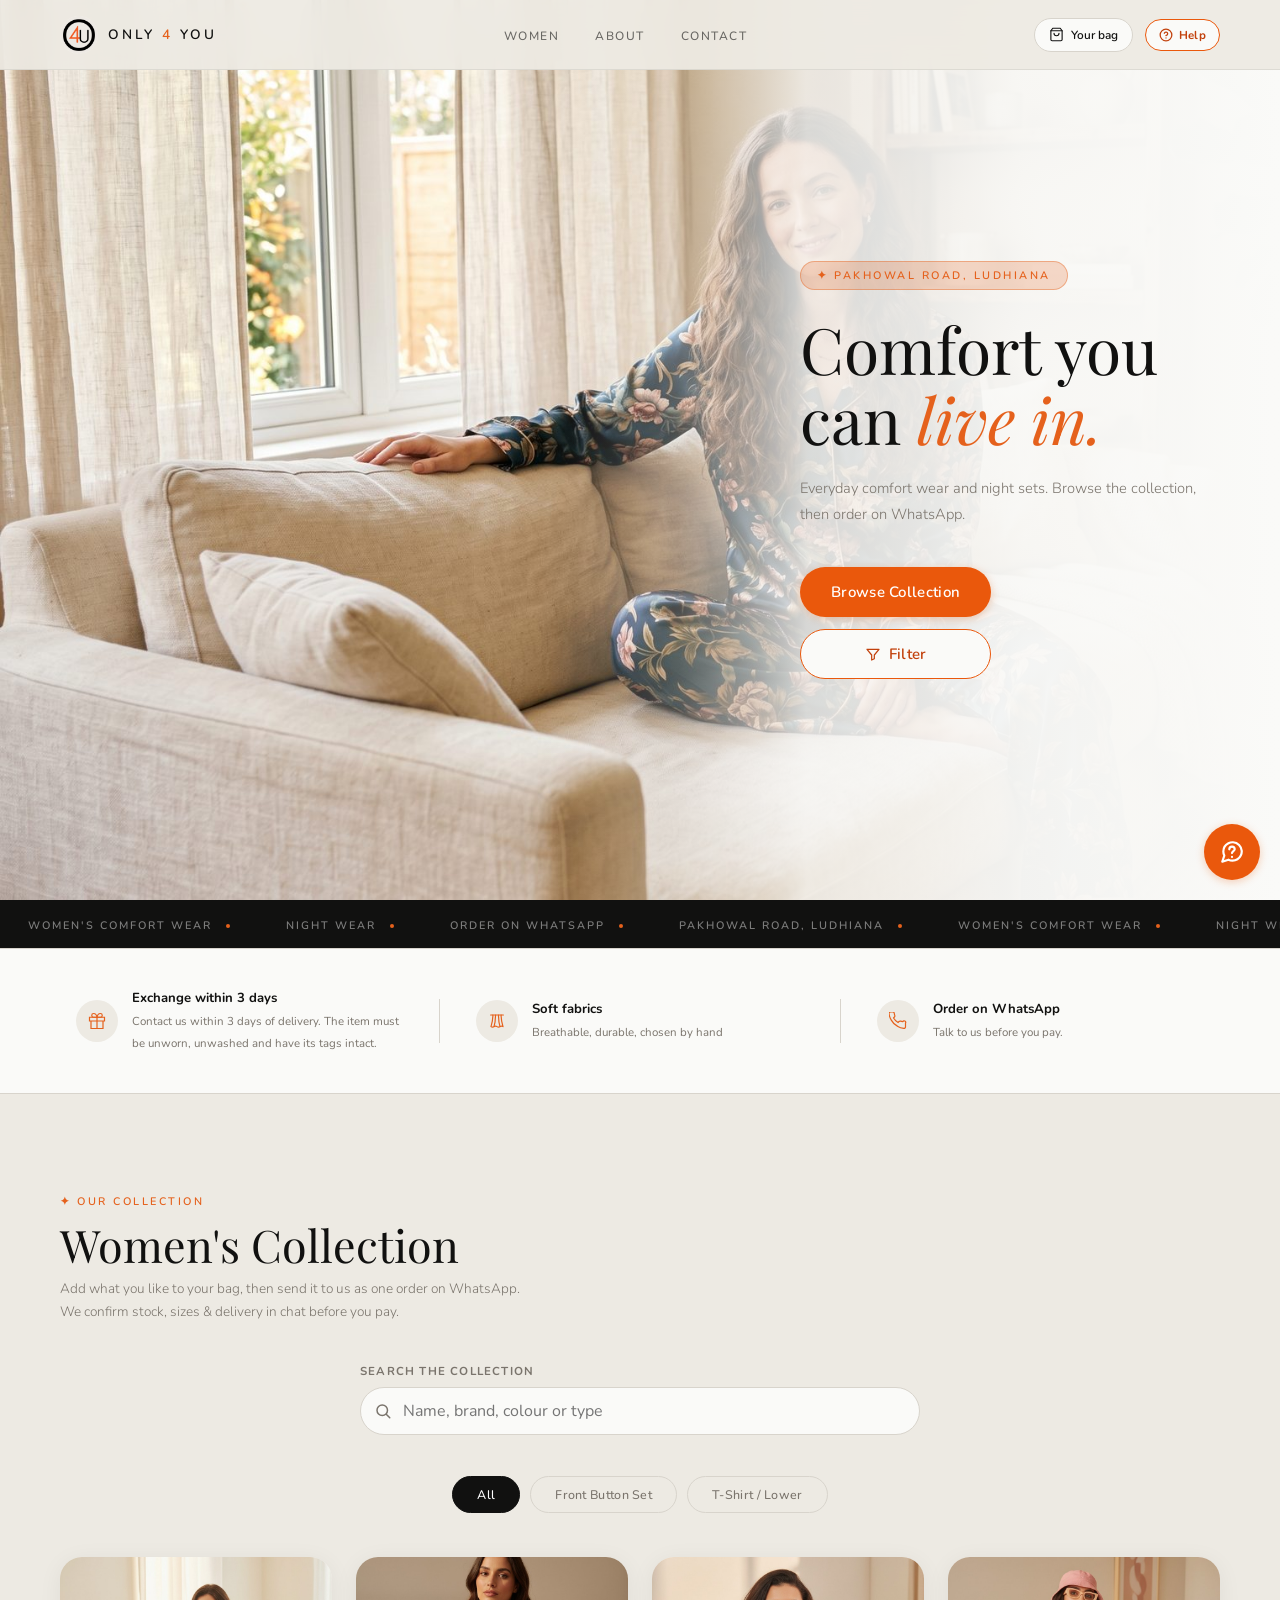
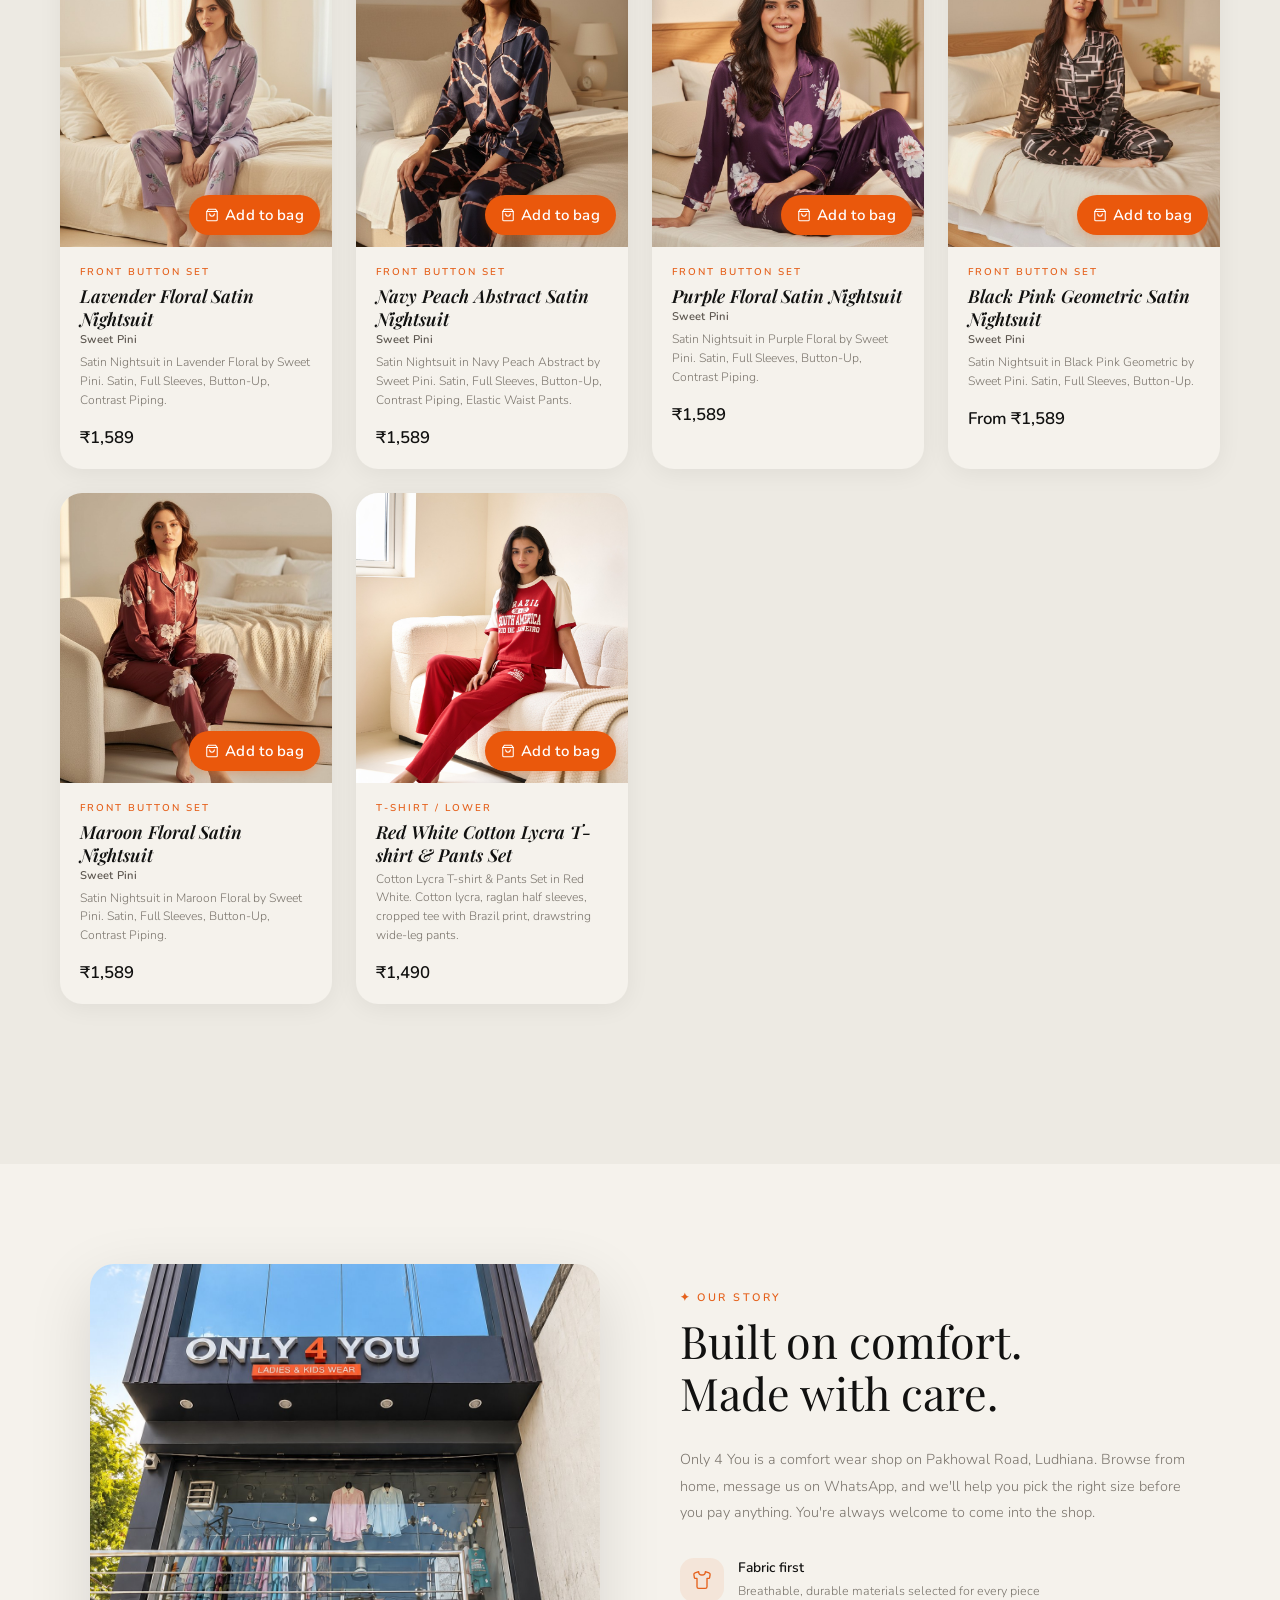
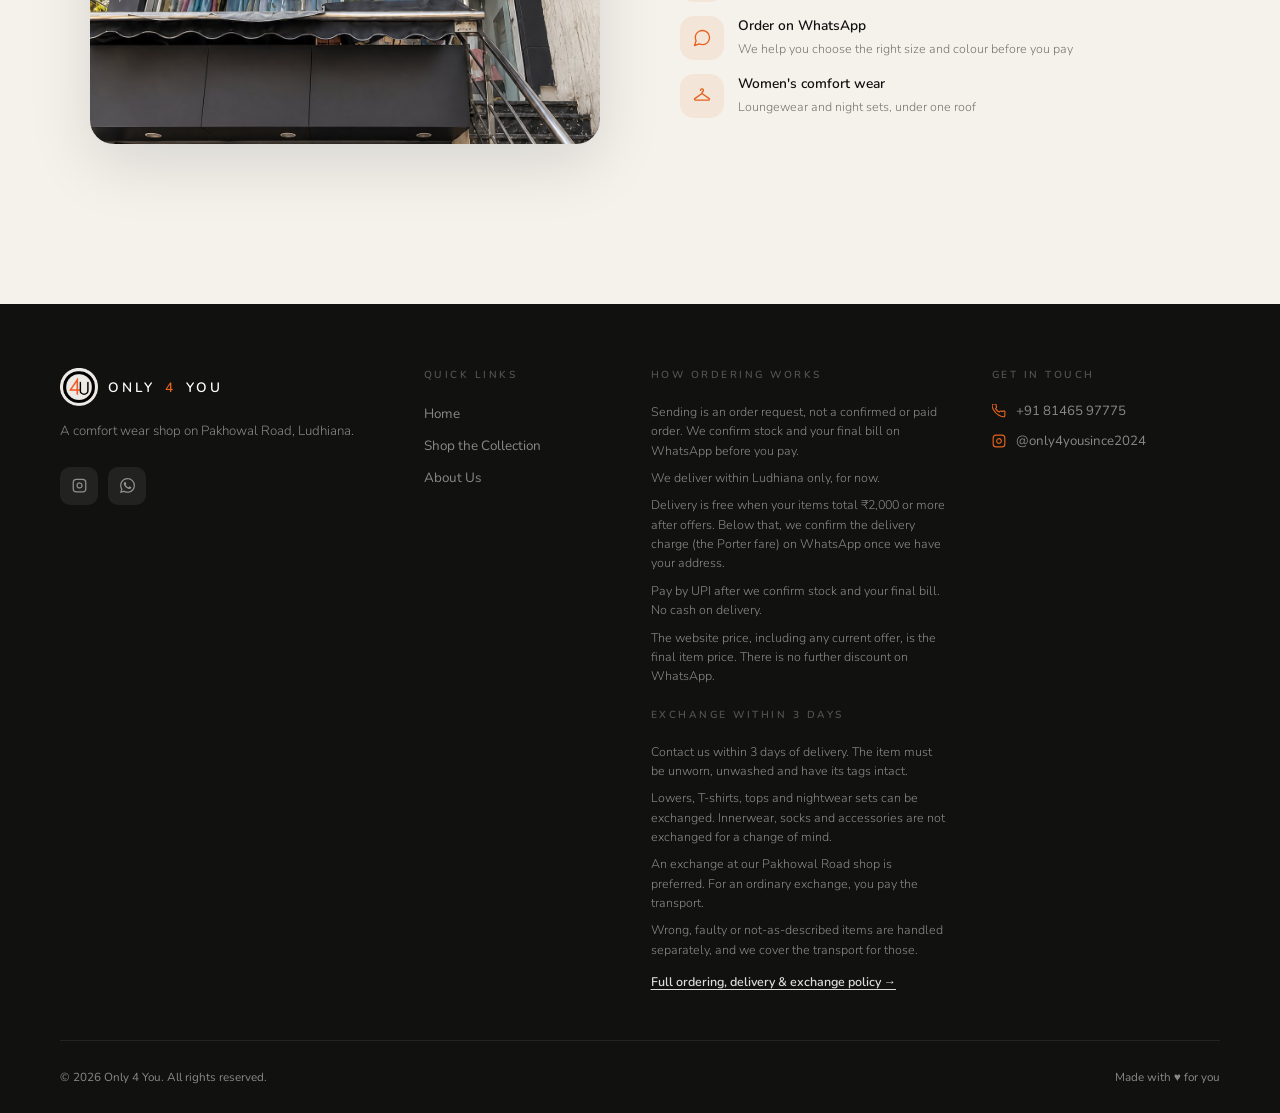
==== website/index.html @ b5368a85 "order: shared O4U ORDER block with o4uCheck, customer details in the bag The WhatsApp request now en" ====
<!DOCTYPE html>
<html lang="en">
<head>
  <meta charset="UTF-8"/>
  <meta name="viewport" content="width=device-width, initial-scale=1.0"/>
  <title>Only 4 You | Comfort &amp; Style</title>
  <!-- Link preview (WhatsApp / Instagram / search). og:image must be an ABSOLUTE URL
       to a file that exists. hero-main.jpg is used until a 1200x630 og-cover.jpg is approved. -->
  <link rel="canonical" href="https://only4you-store.netlify.app/">
  <meta name="description" content="Everyday comfort wear and night sets from Pakhowal Road, Ludhiana. Browse the collection, then order on WhatsApp.">
  <meta property="og:title" content="Only 4 You | Comfort Wear, Ludhiana">
  <meta property="og:description" content="Everyday comfort wear and night sets. Browse the collection, then order on WhatsApp.">
  <meta property="og:image" content="https://only4you-store.netlify.app/images/hero-main.jpg">
  <meta property="og:image:alt" content="Woman in a navy floral satin night suit, sitting on a cream sofa at home">
  <meta property="og:type" content="website">
  <meta property="og:url" content="https://only4you-store.netlify.app/">
  <meta name="twitter:card" content="summary_large_image">
  <meta name="twitter:image" content="https://only4you-store.netlify.app/images/hero-main.jpg">
  <meta name="theme-color" content="#1b2430">
  <link href="https://fonts.googleapis.com/css2?family=Nunito:wght@300;400;500;600;700&family=Playfair+Display:ital,wght@0,400;0,600;1,400;1,600&display=swap" rel="stylesheet"/>
  <link rel="icon" href="/favicon.ico" sizes="32x32">
  <link rel="apple-touch-icon" href="/images/apple-touch-icon.png">
  <link rel="manifest" href="/site.webmanifest">
  <script src="products.js"></script>
  <!-- WhatsApp number, free-delivery threshold, help topics and ALL policy wording: config.js -->
  <script src="config.js"></script>

  <!--
    Images live in website/images/. Product photos are named from the Product ID
    (see AGENTS.md). Branding: logo-round.png, hero-main.jpg, store.jpg, og-cover.jpg.
  -->

  <style>
    *, *::before, *::after { box-sizing: border-box; margin: 0; padding: 0; }

    :root {
      --bg:       #EDEAE3;
      --card:     #F5F2EC;
      --cream:    #F8F0E2;   /* product-photo backdrop (sampled from the studio shots) — gallery letterbox colour */
      --white:    #FAFAF8;
      --black:    #111110;
      --orange:   #E5611C;
      --brown:    #5C3D2E;
      --gray:     #7A746C;
      --light:    #D8D4CC;
      --green:    #25D366;
      --cta:        #EA580C;   /* primary fill: O4U actions (Browse, Add to bag, Filter) */
      --cta-hover:  #C2410C;   /* hover / active */
    }

    html { scroll-behavior: smooth; }

    /* Keyboard focus is always visible; mouse/touch focus is not decorated. */
    :focus-visible { outline: 2px solid var(--orange); outline-offset: 2px; }
    .glass:focus-visible { outline-color: #fff; }

    /* 44px minimum hit area on the small controls, without changing their size:
       an invisible ::after pad. Insets are sized so neighbouring chips don't overlap. */
    .modal-close, .gal-nav, .gal-full-close, .qty-btn, .cart-remove, .size-btn, .filter-btn,
    .wa-btn, .nav-help, .cart-copy, .cart-clear, .gal-thumb, .fsoc { position: relative; }
    .wa-btn, .modal-close, .gal-nav, .gal-full-close { position: absolute; }   /* keep their layout position */
    .modal-close::after, .gal-nav::after, .gal-full-close::after, .qty-btn::after, .cart-remove::after,
    .size-btn::after, .filter-btn::after, .wa-btn::after, .nav-help::after, .cart-copy::after,
    .cart-clear::after, .fsoc::after { content: ''; position: absolute; inset: -7px; }
    .size-btn::after { inset: -6px -3px; }
    .filter-btn::after { inset: -4px 0; }
    .qty-btn::after { inset: -5px; }
    .cart-remove::after { inset: -14px -6px; }

    /* ══ LIQUID GLASS — one token, reused by every button that opens WhatsApp ══
       WhatsApp green at 0.86 alpha: the blur still reads at the edges and
       over photography, but the green stays vivid (0.58 washed it out).
       Tune between 0.82 and 0.90 only. Text-shadow stays for legibility. */
    .glass {
      position: relative; overflow: hidden; isolation: isolate;
      background: rgba(37, 211, 102, 0.86);
      -webkit-backdrop-filter: blur(16px) saturate(200%);
      backdrop-filter: blur(16px) saturate(200%);
      border: 1px solid rgba(255, 255, 255, 0.38);
      box-shadow:
        0 6px 20px rgba(37, 211, 102, 0.30),
        inset 0 1px 0 rgba(255, 255, 255, 0.5);
      color: #fff;
      text-shadow: 0 1px 2px rgba(0, 0, 0, 0.25);
    }
    /* soft specular highlight along the top edge */
    .glass::before {
      content: ''; position: absolute; inset: 0 0 auto 0; height: 55%;
      background: linear-gradient(to bottom, rgba(255,255,255,0.28), rgba(255,255,255,0));
      pointer-events: none; z-index: -1;
    }
    .glass > svg { position: relative; }
    /* Card buttons: blur only while the card is on screen (172 cards). */
    .pcard .glass { -webkit-backdrop-filter: none; backdrop-filter: none; }
    .pcard.in-view .glass { -webkit-backdrop-filter: blur(16px) saturate(200%); backdrop-filter: blur(16px) saturate(200%); }
    /* Fallbacks: solid fill, no transparency */
    @supports not (backdrop-filter: blur(1px)) {
      .glass, .pcard .glass, .pcard.in-view .glass { background: var(--green); backdrop-filter: none; -webkit-backdrop-filter: none; }
      .glass::before { display: none; }
    }
    @media (prefers-reduced-transparency: reduce) {
      .glass, .pcard .glass, .pcard.in-view .glass { background: var(--green); backdrop-filter: none; -webkit-backdrop-filter: none; }
      .glass::before { display: none; }
    }

    body {
      font-family: 'Nunito', sans-serif;
      background: var(--bg);
      color: var(--black);
      overflow-x: hidden;
    }

    /* ══ NAV ══ */
    nav {
      position: fixed;
      top: 0; left: 0; right: 0;
      z-index: 200;
      display: flex;
      align-items: center;
      justify-content: space-between;
      padding: 0 60px;
      height: 70px;
      background: rgba(237, 234, 227, 0.94);
      backdrop-filter: blur(14px);
      border-bottom: 1px solid rgba(0,0,0,0.07);
    }

    .nav-logo {
      display: flex;
      align-items: center;
      gap: 10px;
      text-decoration: none;
    }
    .logo-mark { width: 38px; height: 38px; flex-shrink: 0; }
    .logo-wordmark {
      font-family: 'Nunito', sans-serif;
      font-size: 0.85rem;
      font-weight: 600;
      letter-spacing: 3px;
      text-transform: uppercase;
      color: var(--black);
      white-space: nowrap; flex-shrink: 0;
    }
    .nav-logo { flex-shrink: 0; }
    .logo-wordmark span { color: var(--orange); }

    .nav-links {
      display: flex; gap: 36px; list-style: none;
    }
    .nav-links a {
      text-decoration: none;
      font-size: 0.75rem;
      font-weight: 500;
      letter-spacing: 1.5px;
      text-transform: uppercase;
      color: var(--black);
      opacity: 0.6;
      transition: opacity 0.2s;
    }
    .nav-links a:hover { opacity: 1; }

    .nav-help {
      display: flex; align-items: center; gap: 6px; flex-shrink: 0;
      font-family: 'Nunito', sans-serif;
      font-size: 0.72rem; font-weight: 700; letter-spacing: 0.3px;
      padding: 7px 13px; border-radius: 50px; cursor: pointer;
      transition: transform 0.22s;
    }
    .nav-help:hover { transform: translateY(-1px) scale(1.02); }
    .nav-help svg { width: 14px; height: 14px; flex-shrink: 0; }

    /* ══ HERO ══ */
    #hero {
      min-height: 100vh;
      display: flex;
      align-items: center;
      justify-content: flex-end;
      padding: 120px 60px 80px;
      background: url('images/hero-main.jpg') left center / cover no-repeat;
      position: relative;
      overflow: hidden;
    }

    /* Right-side fade — tight, only where text sits */
    #hero::before {
      content: '';
      position: absolute;
      inset: 0;
      background: linear-gradient(to left, rgba(250,250,248,1) 0%, rgba(250,250,248,0.97) 20%, rgba(250,250,248,0.86) 37%, rgba(250,250,248,0.3) 47%, rgba(250,250,248,0) 58%);
      pointer-events: none;
    }
    #hero::after { display: none; }

    .hero-content {
      max-width: 560px;
      position: relative;
      z-index: 1;
    }

    .hero-tag {
      display: inline-block;
      font-size: 0.68rem;
      font-weight: 600;
      letter-spacing: 2.5px;
      text-transform: uppercase;
      color: var(--orange);
      background: rgba(229, 97, 28, 0.22);
      border: 1px solid rgba(229,97,28,0.4);
      padding: 6px 16px;
      border-radius: 50px;
      margin-bottom: 24px;
    }

    .hero-title {
      font-family: 'Playfair Display', serif;
      font-size: clamp(2.6rem, 5vw, 4.6rem);
      font-weight: 400;
      line-height: 1.1;
      color: var(--black);
      margin-bottom: 20px;
    }
    .hero-title em { font-style: italic; color: var(--orange); }

    .hero-sub {
      font-size: 0.92rem;
      color: var(--gray);
      line-height: 1.78;
      font-weight: 300;
      margin-bottom: 40px;
      max-width: 420px;
    }

    /* Browse Collection, then Filter directly under it; equal widths */
    .hero-btns {
      display: inline-flex; flex-direction: column; gap: 12px;
    }

    .btn-ghost {
      display: inline-flex; align-items: center; gap: 8px;
      background: linear-gradient(160deg, rgba(255,255,255,0.82) 0%, rgba(240,237,232,0.65) 100%);
      color: var(--black);
      text-decoration: none;
      font-size: 0.78rem;
      font-weight: 500;
      letter-spacing: 0.5px;
      padding: 14px 30px;
      border-radius: 50px;
      border: 1px solid rgba(255,255,255,0.9);
      box-shadow:
        0 1px 0 rgba(255,255,255,1) inset,
        0 -1px 0 rgba(0,0,0,0.07) inset,
        0 6px 20px rgba(0,0,0,0.08),
        0 2px 6px rgba(0,0,0,0.06);
      transition: transform 0.22s, box-shadow 0.22s;
    }
    .btn-ghost:hover {
      transform: translateY(-2px) scale(1.02);
      box-shadow:
        0 1px 0 rgba(255,255,255,1) inset,
        0 -1px 0 rgba(0,0,0,0.07) inset,
        0 12px 32px rgba(0,0,0,0.12),
        0 4px 10px rgba(0,0,0,0.08);
    }

    /* Hero images */
    .hero-main-card {
      width: 260px;
      height: 380px;
      border-radius: 20px;
      overflow: hidden;
      box-shadow: 0 20px 56px rgba(0,0,0,0.14);
      flex-shrink: 0;
    }
    .hero-main-card img {
      width: 100%; height: 100%;
      object-fit: cover;
      object-position: center top;
    }

    .hero-visual { display: none; }
    .hero-mob-img { display: none; }

    .hero-card-row { display: flex; gap: 16px; }

    .hero-img-card {
      width: 170px;
      border-radius: 20px;
      overflow: hidden;
      box-shadow: 0 16px 48px rgba(0,0,0,0.12);
      flex-shrink: 0;
    }
    .hero-img-card.h220 { height: 220px; }
    .hero-img-card.h270 { height: 270px; margin-top: -28px; }
    .hero-img-card.h180 { height: 180px; }

    .hero-img-card img {
      width: 100%; height: 100%;
      object-fit: cover;
    }

    .hero-ph {
      width: 100%; height: 100%;
      display: flex; flex-direction: column;
      align-items: center; justify-content: center;
      gap: 8px;
      font-size: 0.65rem; font-weight: 500;
      letter-spacing: 1.5px; text-transform: uppercase;
      color: rgba(255,255,255,0.65);
    }
    .hero-ph svg { width: 28px; height: 28px; opacity: 0.6; }
    .hp-a { background: linear-gradient(145deg, #C4703A, #9A5020); }
    .hp-b { background: linear-gradient(145deg, #6B4525, #4A2E12); }
    .hp-c { background: linear-gradient(145deg, #B87A50, #8A5530); }


    /* ══ TRUST STRIP ══ */
    .trust-strip {
      display: flex;
      align-items: center;
      justify-content: center;
      gap: 0;
      background: var(--white);
      border-top: 1px solid var(--light);
      border-bottom: 1px solid var(--light);
      padding: 28px 40px;
      flex-wrap: wrap;
    }
    .trust-item {
      display: flex;
      align-items: center;
      gap: 14px;
      padding: 12px 36px;
      flex: 1;
      min-width: 200px;
    }
    .trust-icon {
      width: 42px; height: 42px;
      background: var(--bg);
      border-radius: 50%;
      display: flex; align-items: center; justify-content: center;
      flex-shrink: 0;
      color: var(--orange);
    }
    .trust-icon svg { width: 18px; height: 18px; }
    .trust-item strong {
      display: block;
      font-size: 0.82rem;
      font-weight: 700;
      color: var(--black);
      margin-bottom: 2px;
    }
    .trust-item span {
      font-size: 0.72rem;
      color: var(--gray);
    }
    .trust-divider {
      width: 1px;
      height: 44px;
      background: var(--light);
      flex-shrink: 0;
    }

    /* ══ TESTIMONIALS ══ */
    #testimonials {
      padding: 90px 60px;
      background: var(--bg);
    }
    .testi-grid {
      display: grid;
      grid-template-columns: repeat(3, 1fr);
      gap: 24px;
      max-width: 1100px;
      margin: 0 auto;
    }
    .testi-card {
      background: var(--white);
      border-radius: 20px;
      padding: 32px 28px;
      border: 1px solid var(--light);
      box-shadow: 0 4px 24px rgba(0,0,0,0.04);
      display: flex;
      flex-direction: column;
      gap: 16px;
      transition: transform 0.2s, box-shadow 0.2s;
    }
    .testi-card:hover {
      transform: translateY(-4px);
      box-shadow: 0 12px 40px rgba(0,0,0,0.08);
    }
    .testi-stars { color: var(--orange); font-size: 0.9rem; letter-spacing: 2px; }
    .testi-text {
      font-size: 0.88rem;
      color: var(--gray);
      line-height: 1.75;
      font-style: italic;
      flex: 1;
    }
    .testi-author {
      display: flex;
      align-items: center;
      gap: 12px;
      padding-top: 16px;
      border-top: 1px solid var(--light);
    }
    .testi-avatar {
      width: 38px; height: 38px;
      border-radius: 50%;
      background: linear-gradient(135deg, var(--orange), #c44a10);
      color: #fff;
      font-size: 0.88rem;
      font-weight: 700;
      display: flex; align-items: center; justify-content: center;
      flex-shrink: 0;
    }
    .testi-author strong { display: block; font-size: 0.82rem; color: var(--black); }
    .testi-author span { font-size: 0.72rem; color: var(--gray); }
    .testi-rating { margin-left: auto; font-size: 0.8rem; font-weight: 700; color: var(--orange); white-space: nowrap; }
    #testimonials[hidden] { display: none; }

    /* ══ MARQUEE ══ */
    .marquee-wrap {
      background: var(--black);
      overflow: hidden;
      padding: 13px 0;
      white-space: nowrap;
    }
    .marquee-track {
      display: inline-flex;
      animation: marquee 28s linear infinite;
    }
    .marquee-item {
      display: inline-flex; align-items: center; gap: 14px;
      padding: 0 28px;
      font-size: 0.68rem; font-weight: 600;
      letter-spacing: 2px; text-transform: uppercase;
      color: rgba(255,255,255,0.45);
    }
    .marquee-item .dot {
      width: 4px; height: 4px; border-radius: 50%;
      background: var(--orange); flex-shrink: 0;
    }
    @keyframes marquee {
      from { transform: translateX(0); }
      to   { transform: translateX(-50%); }
    }

    /* ══ CATALOGUE ══ */
    #catalogue {
      padding: 100px 60px 160px;
    }

    .section-head-row {
      display: flex; align-items: flex-end;
      justify-content: space-between;
      margin-bottom: 40px; gap: 20px; flex-wrap: wrap;
    }

    .section-eyebrow {
      font-size: 0.68rem; font-weight: 600;
      letter-spacing: 2.5px; text-transform: uppercase;
      color: var(--orange); margin-bottom: 10px;
    }

    .section-title {
      font-family: 'Playfair Display', serif;
      font-size: clamp(2rem, 3.5vw, 2.8rem);
      font-weight: 400; color: var(--black); line-height: 1.15;
    }

    .section-sub {
      font-size: 0.85rem; color: var(--gray);
      font-weight: 300; max-width: 460px;
      line-height: 1.7; margin-top: 6px;
    }

    /* Filter bar */
    .filter-bar {
      display: flex; justify-content: center;
      gap: 10px; flex-wrap: wrap;
      margin-bottom: 44px;
    }
    .filter-btn {
      background: none;
      border: 1.5px solid var(--light);
      color: var(--gray);
      padding: 9px 24px;
      border-radius: 50px;
      font-family: 'Nunito', sans-serif;
      font-size: 0.78rem; font-weight: 500;
      letter-spacing: 0.3px;
      cursor: pointer;
      transition: all 0.2s;
    }
    .filter-btn.active,
    .filter-btn:hover {
      background: var(--black);
      border-color: var(--black);
      color: #fff;
    }

    /* Search */
    .search-wrap { max-width: 560px; margin: 0 auto 22px; }
    .search-label { display: block; font-size: 0.72rem; font-weight: 700; letter-spacing: 1.2px; text-transform: uppercase; color: var(--gray); margin-bottom: 8px; }
    .search-box { position: relative; display: flex; align-items: center; }
    .search-box > svg { position: absolute; left: 14px; width: 18px; height: 18px; color: var(--gray); pointer-events: none; }
    #productSearch {
      width: 100%; min-height: 48px; padding: 12px 44px 12px 42px; border-radius: 50px;
      border: 1.5px solid var(--light); background: var(--white); color: var(--black);
      font-family: 'Nunito', sans-serif; font-size: 16px;      /* 16px: iOS does not zoom on focus */
      -webkit-appearance: none; appearance: none;
    }
    #productSearch::-webkit-search-cancel-button { -webkit-appearance: none; }
    #productSearch:focus { outline: none; border-color: var(--cta); box-shadow: 0 0 0 3px rgba(234, 88, 12, 0.18); }
    .search-clear {
      position: absolute; right: 6px; width: 36px; height: 36px; border-radius: 50%; border: none;
      background: transparent; color: var(--gray); font-size: 0.95rem; cursor: pointer;
    }
    .search-clear:hover { background: var(--light); color: var(--black); }
    .search-clear[hidden] { display: none; }
    .search-status { min-height: 1.1em; margin-top: 6px; font-size: 0.76rem; color: var(--gray); text-align: center; }

    /* Product grid */
    .product-grid {
      display: grid;
      grid-template-columns: repeat(auto-fill, minmax(268px, 1fr));
      gap: 24px;
      max-width: 1200px;
      margin: 0 auto;
    }

    /* ══ PRODUCT CARD ══ */
    .pcard {
      background: var(--card);
      border-radius: 22px;
      overflow: hidden;
      box-shadow: 0 4px 24px rgba(0,0,0,0.06);
      transition: transform 0.3s, box-shadow 0.3s;
      cursor: pointer;
    }
    .pcard:hover {
      transform: translateY(-7px);
      box-shadow: 0 16px 48px rgba(0,0,0,0.12);
    }

    .pcard-img {
      width: 100%; height: 290px;
      position: relative; overflow: hidden;
    }
    .pcard-img img {
      width: 100%; height: 100%;
      object-fit: cover;
      transition: transform 0.45s;
    }
    .pcard:hover .pcard-img img,
    .pcard:hover .pcard-ph { transform: scale(1.05); }

    .pcard-ph {
      width: 100%; height: 100%;
      display: flex; flex-direction: column;
      align-items: center; justify-content: center;
      gap: 10px;
      font-size: 0.68rem; font-weight: 500;
      letter-spacing: 1.5px; text-transform: uppercase;
      color: rgba(255,255,255,0.6);
      text-align: center; padding: 0 10px;
      transition: transform 0.45s;
    }
    .pcard-ph svg { width: 36px; height: 36px; opacity: 0.55; }

    .ph-1 { background: linear-gradient(160deg, #C9C4CF 0%, #A9A4B5 100%); }
    .ph-2 { background: linear-gradient(160deg, #D4BFBD 0%, #B9A0A0 100%); }
    .ph-3 { background: linear-gradient(160deg, #C9BFB0 0%, #A8A090 100%); }
    .ph-4 { background: linear-gradient(160deg, #D4BFC0 0%, #B59FA0 100%); }
    .ph-5 { background: linear-gradient(160deg, #B8C9C0 0%, #98A9A0 100%); }
    .ph-6 { background: linear-gradient(160deg, #D4B5BA 0%, #B4959A 100%); }

    .pcard-badge {
      position: absolute; top: 14px; left: 14px;
      font-size: 0.62rem; font-weight: 700;
      letter-spacing: 1.5px; text-transform: uppercase;
      padding: 5px 13px; border-radius: 50px;
    }
    .b-orange { background: var(--orange); color: #fff; }
    .b-dark   { background: var(--black); color: #fff; }
    .b-white  { background: var(--white); color: var(--black); border: 1.5px solid var(--light); }

    .pcard-body { padding: 18px 20px 20px; }

    .pcard-cat {
      font-size: 0.62rem; font-weight: 600;
      letter-spacing: 2px; text-transform: uppercase;
      color: var(--orange); margin-bottom: 5px;
    }

    .pcard-name {
      font-family: 'Playfair Display', serif;
      font-style: italic;
      font-size: 1.12rem; font-weight: 600;
      color: var(--black); margin-bottom: 4px;
    }

    .pcard-brand { font-size: 0.7rem; font-weight: 600; letter-spacing: 0.3px; color: #5C564F; margin: -2px 0 6px; }
    .pcard-desc {
      font-size: 0.76rem; color: var(--gray);
      font-weight: 300; line-height: 1.55;
      margin-bottom: 16px;
    }

    .pcard-foot {
      display: flex; align-items: center;
      justify-content: space-between; gap: 10px;
    }

    .pcard-price {
      font-size: 1.05rem; font-weight: 600; color: var(--black);
    }
    .pcard-old {
      font-size: 0.75rem; color: var(--gray);
      text-decoration: line-through; font-weight: 300;
      margin-left: 5px;
    }

    .wa-btn {
      position: absolute; right: 12px; bottom: 12px; z-index: 2;
      display: inline-flex; align-items: center; gap: 6px;
      text-decoration: none; cursor: pointer;
      font-family: 'Nunito', sans-serif;
      font-size: 0.74rem; font-weight: 700; letter-spacing: 0.3px;
      padding: 10px 16px; border-radius: 50px;
      white-space: nowrap;
      transition: transform 0.15s;
    }
    .wa-btn:hover { transform: scale(1.04); }
    .wa-btn.btn-cta { font-size: 15px; font-weight: 600; }
    .wa-btn svg { width: 14px; height: 14px; flex-shrink: 0; }

    /* Currently unavailable (stockQty 0) — still browsable, greyed */
    .pcard-off .pcard-img img, .pcard-off .pcard-ph { filter: grayscale(0.6); opacity: 0.75; }
    .pcard-off .wa-btn { background: rgba(90, 86, 80, 0.6); box-shadow: none; }

    /* ══ ABOUT ══ */
    #about {
      padding: 100px 60px 160px;
      background: var(--card);
    }

    .about-inner {
      max-width: 1100px; margin: 0 auto;
      display: grid; grid-template-columns: 1fr 1fr;
      gap: 80px; align-items: center;
    }

    .about-visual { position: relative; }

    .about-main-img {
      width: 100%; height: 480px;
      border-radius: 24px; overflow: hidden;
      box-shadow: 0 20px 64px rgba(0,0,0,0.12);
    }
    .about-main-img img {
      width: 100%; height: 100%; object-fit: cover;
    }
    .about-main-ph {
      width: 100%; height: 100%;
      background: linear-gradient(145deg, #C0BBAF, #A8A398);
      display: flex; flex-direction: column;
      align-items: center; justify-content: center;
      gap: 10px; color: rgba(0,0,0,0.25);
      font-size: 0.72rem; font-weight: 500;
      letter-spacing: 1px; text-transform: uppercase;
    }
    .about-main-ph svg { width: 36px; height: 36px; }

    .about-float-card {
      position: absolute;
      bottom: -24px; right: -20px;
      background: var(--white);
      border-radius: 20px;
      padding: 20px 24px;
      box-shadow: 0 10px 40px rgba(0,0,0,0.1);
      min-width: 172px;
    }
    .afc-num {
      font-family: 'Playfair Display', serif;
      font-size: 2.2rem; font-weight: 600;
      color: var(--orange); line-height: 1;
    }
    .afc-label { font-size: 0.74rem; color: var(--gray); margin-top: 4px; font-weight: 300; }

    .about-content {}

    .about-text {
      font-size: 0.9rem; color: var(--gray);
      font-weight: 300; line-height: 1.85;
      margin-bottom: 16px;
    }

    .about-pillars {
      display: flex; flex-direction: column; gap: 14px;
      margin-top: 32px;
    }
    .pillar {
      display: flex; align-items: flex-start; gap: 14px;
    }
    .pillar-icon {
      width: 44px; height: 44px; border-radius: 14px;
      background: rgba(229,97,28,0.09);
      display: flex; align-items: center; justify-content: center;
      font-size: 1.1rem; flex-shrink: 0;
      color: var(--orange);
    }
    .pillar-icon svg { width: 20px; height: 20px; }
    .pillar-text strong {
      display: block; font-size: 0.86rem;
      color: var(--black); font-weight: 600; margin-bottom: 2px;
    }
    .pillar-text span { font-size: 0.78rem; color: var(--gray); font-weight: 300; }

    /* ══ FOOTER ══ */
    footer {
      background: var(--black);
      color: rgba(255,255,255,0.5);
      padding: 64px 60px 28px;
    }
    .footer-top {
      display: grid;
      grid-template-columns: 1.4fr 0.8fr 1.3fr 1fr;
      gap: 44px;
      padding-bottom: 48px;
      border-bottom: 1px solid rgba(255,255,255,0.08);
    }

    .footer-logo-text {
      font-family: 'Nunito', sans-serif;
      font-size: 0.85rem; font-weight: 600;
      letter-spacing: 3px; text-transform: uppercase;
      color: #fff; text-decoration: none;
      display: flex; align-items: center; gap: 10px;
      margin-bottom: 14px;
    }
    .footer-logo-text span { color: var(--orange); }

    .footer-tagline {
      font-size: 0.83rem; line-height: 1.7;
      font-weight: 300; margin-bottom: 24px;
    }

    .footer-socials { display: flex; gap: 10px; }
    .fsoc {
      width: 38px; height: 38px; border-radius: 10px;
      background: rgba(255,255,255,0.07);
      display: flex; align-items: center; justify-content: center;
      text-decoration: none; color: rgba(255,255,255,0.5);
      transition: background 0.2s, color 0.2s;
    }
    .fsoc:hover { background: var(--orange); color: #fff; }
    .fsoc[data-wa]:hover { background: var(--green); }
    .fsoc svg { width: 15px; height: 15px; }

    .footer-col h5 {
      font-size: 0.64rem; font-weight: 600;
      letter-spacing: 2.5px; text-transform: uppercase;
      color: rgba(255,255,255,0.28); margin-bottom: 20px;
    }
    .footer-links { list-style: none; display: flex; flex-direction: column; gap: 10px; }
    .footer-links a {
      text-decoration: none; font-size: 0.84rem;
      color: rgba(255,255,255,0.5); transition: color 0.2s;
    }
    .footer-links a:hover { color: #fff; }

    .footer-contact-row {
      display: flex; align-items: center; gap: 10px;
      font-size: 0.83rem; margin-bottom: 12px;
    }
    .footer-contact-row svg { width: 14px; height: 14px; color: var(--orange); flex-shrink: 0; }
    .footer-contact-row a { color: inherit; text-decoration: none; }
    .footer-contact-row a:hover { color: #fff; }

    .footer-wa-btn-unused {
      display: inline-flex; align-items: center; gap: 8px;
      background: var(--green); color: #fff;
      text-decoration: none; font-size: 0.75rem; font-weight: 600;
      padding: 10px 18px; border-radius: 50px; margin-top: 8px;
      transition: opacity 0.2s;
    }
    .footer-wa-btn:hover { opacity: 0.85; }
    .footer-wa-btn svg { width: 14px; height: 14px; }

    .footer-bottom {
      display: flex; align-items: center; justify-content: space-between;
      padding-top: 28px; font-size: 0.73rem;
    }

    /* ══ ORDER MODAL ══ */
    .modal-overlay {
      position: fixed; inset: 0; z-index: 1000;
      background: rgba(0,0,0,0.55);
      display: flex; align-items: center; justify-content: center;
      padding: 20px;
      opacity: 0; pointer-events: none;
      transition: opacity 0.25s;
    }
    .modal-overlay.open { opacity: 1; pointer-events: all; }

    .modal {
      background: var(--white);
      border-radius: 20px;
      width: 100%; max-width: 480px;
      overflow: hidden;
      transform: translateY(20px) scale(0.97);
      transition: transform 0.25s;
      box-shadow: 0 24px 64px rgba(0,0,0,0.18);
    }
    .modal-overlay.open .modal { transform: translateY(0) scale(1); }

    .modal-top {
      display: flex; flex-direction: column; gap: 0;
      border-bottom: 1px solid var(--light);
      position: relative;
    }
    .modal-info { padding: 18px 22px 16px; }

    /* ── Product gallery (vanilla, no library) ── */
    .modal-gallery { background: var(--bg); }
    .modal-gallery[hidden] { display: none; }
    /* Main image: 3:4 like the photos, whole garment always visible (contain, never crop).
       Odd-sized images letterbox onto the cream backdrop; max-height keeps the thumb strip
       and Add-to-order reachable on desktop. Card tiles and thumbnails keep object-fit: cover. */
    .gal-main {
      position: relative; width: 100%;
      aspect-ratio: 3 / 4; max-height: 72vh;
      overflow: hidden; background: var(--cream);
      display: flex; align-items: center; justify-content: center;
      touch-action: pan-y; user-select: none;
    }
    .gal-main img { width: 100%; height: 100%; object-fit: contain; display: block; }
    /* Desktop: the modal is a centred dialog, so leave room for the thumb strip, info and
       Add-to-order (~460px) — the image never pushes the button below the fold. */
    @media (min-width: 641px) {
      .gal-main { max-height: min(72vh, calc(100vh - 460px)); }
      .modal { max-height: 94vh; overflow-y: auto; }
    }
    .gal-ph {
      position: absolute; inset: 0; display: flex; flex-direction: column;
      align-items: center; justify-content: center; gap: 8px;
      background: linear-gradient(160deg, #C9C4CF 0%, #A9A4B5 100%);
      color: rgba(255,255,255,0.7); font-size: 0.68rem; font-weight: 500;
      letter-spacing: 1.5px; text-transform: uppercase;
    }
    .gal-ph svg { width: 34px; height: 34px; opacity: 0.6; }
    .gal-nav {
      position: absolute; top: 50%; transform: translateY(-50%);
      width: 36px; height: 36px; border-radius: 50%; border: none;
      background: rgba(250,250,248,0.92); color: var(--black);
      font-size: 1.4rem; line-height: 1; cursor: pointer;
      display: flex; align-items: center; justify-content: center;
      box-shadow: 0 2px 10px rgba(0,0,0,0.18); transition: background 0.15s;
    }
    .gal-nav:hover { background: #fff; }
    .gal-prev { left: 12px; }
    .gal-next { right: 12px; }
    .gal-count {
      position: absolute; bottom: 10px; right: 12px;
      font-size: 0.66rem; font-weight: 600; letter-spacing: 1px;
      background: rgba(17,17,16,0.62); color: #fff;
      padding: 4px 10px; border-radius: 50px;
    }
    .gal-thumbs {
      display: flex; gap: 8px; padding: 10px 14px;
      overflow-x: auto; scrollbar-width: none;
    }
    .gal-thumbs::-webkit-scrollbar { display: none; }
    .gal-thumb {
      width: 52px; height: 52px; border-radius: 10px; overflow: hidden;
      flex-shrink: 0; border: 2px solid transparent; padding: 0;
      background: var(--light); cursor: pointer; transition: border-color 0.15s;
    }
    .gal-thumb img { width: 100%; height: 100%; object-fit: cover; display: block; }
    .gal-thumb.active { border-color: var(--orange); }
    .gal-main.zoomable { cursor: zoom-in; }

    /* Full-screen viewer (tap the main image) */
    .gal-full {
      position: fixed; inset: 0; z-index: 1003; background: rgba(10,10,9,0.96);
      display: none; align-items: center; justify-content: center;
      touch-action: pan-y pinch-zoom; user-select: none;
    }
    .gal-full.open { display: flex; }
    .gal-full img { width: auto; height: auto; max-width: 100vw; max-height: 100svh; object-fit: contain; display: block; }
    .gal-full .gal-nav { background: rgba(250,250,248,0.85); }
    .gal-full .gal-prev { left: 14px; }
    .gal-full .gal-next { right: 14px; }
    .gal-full .gal-count { bottom: calc(16px + env(safe-area-inset-bottom)); right: 16px; font-size: 0.72rem; }
    .gal-full-close {
      position: absolute; top: calc(12px + env(safe-area-inset-top)); right: 12px;
      width: 40px; height: 40px; border-radius: 50%; border: none; cursor: pointer;
      background: rgba(250,250,248,0.9); color: var(--black); font-size: 1.2rem;
      display: flex; align-items: center; justify-content: center;
    }
    .gal-full.single .gal-nav, .gal-full.single .gal-count { display: none; }

    /* single image → no chrome at all */
    .modal-gallery.single .gal-nav,
    .modal-gallery.single .gal-count,
    .modal-gallery.single .gal-thumbs { display: none; }
    .modal-product-cat { font-size: 0.62rem; font-weight: 600; letter-spacing: 2px; text-transform: uppercase; color: var(--orange); margin-bottom: 4px; }
    .modal-product-name { font-family: 'Playfair Display', serif; font-style: italic; font-size: 1.15rem; font-weight: 600; color: var(--black); margin-bottom: 6px; }
    .modal-product-brand { font-size: 0.76rem; font-weight: 600; color: #5C564F; margin: -2px 0 6px; }
    .modal-price { font-size: 1rem; font-weight: 600; color: var(--black); }
    .modal-price s { font-size: 0.8rem; color: var(--gray); font-weight: 300; margin-left: 6px; }
    .modal-price-note { font-size: 0.7rem; color: var(--gray); margin-top: 3px; }
    .modal-close {
      position: absolute; top: 12px; right: 12px; z-index: 10;
      width: 30px; height: 30px; border-radius: 50%;
      background: var(--bg); border: none; cursor: pointer;
      display: flex; align-items: center; justify-content: center;
      font-size: 1.1rem; color: var(--gray); flex-shrink: 0;
      transition: background 0.15s;
    }
    .modal-close:hover { background: var(--light); }

    .modal-body { padding: 20px 22px 22px; }

    .modal-label { font-size: 0.68rem; font-weight: 700; letter-spacing: 1.5px; text-transform: uppercase; color: var(--gray); margin-bottom: 10px; }

    .size-grid { display: flex; flex-wrap: wrap; gap: 8px; margin-bottom: 20px; }
    .size-btn {
      padding: 7px 16px; border-radius: 50px;
      border: 1.5px solid var(--light); background: var(--white);
      font-family: 'Nunito', sans-serif; font-size: 0.78rem; font-weight: 500;
      cursor: pointer; transition: all 0.15s; color: var(--black);
    }
    .size-btn:hover { border-color: var(--black); }
    .size-btn.selected { background: var(--black); border-color: var(--black); color: #fff; }

    .color-select {
      width: 100%; padding: 10px 14px; border-radius: 10px;
      border: 1.5px solid var(--light); background: var(--white);
      font-family: 'Nunito', sans-serif; font-size: 0.85rem; color: var(--black);
      margin-bottom: 20px; transition: border-color 0.15s;
    }
    .color-select:focus { outline: none; border-color: var(--orange); }

    .qty-row { display: flex; align-items: center; gap: 14px; margin-bottom: 22px; }
    .qty-btn {
      width: 34px; height: 34px; border-radius: 50%;
      border: 1.5px solid var(--light); background: var(--white);
      font-size: 1.1rem; cursor: pointer; display: flex;
      align-items: center; justify-content: center;
      transition: all 0.15s; color: var(--black);
    }
    .qty-btn:hover { background: var(--black); color: #fff; border-color: var(--black); }
    .qty-num { font-size: 1rem; font-weight: 600; color: var(--black); min-width: 20px; text-align: center; }

    .modal-wa-btn {
      width: 100%; display: flex; align-items: center; justify-content: center; gap: 10px;
      border-radius: 50px; padding: 15px;
      font-family: 'Nunito', sans-serif; font-size: 0.88rem; font-weight: 700;
      cursor: pointer; letter-spacing: 0.3px;
      transition: opacity 0.2s, transform 0.2s;
    }
    .modal-wa-btn:hover { opacity: 0.9; transform: translateY(-1px); }
    .modal-wa-btn svg { width: 18px; height: 18px; }
    .modal-wa-btn:disabled { opacity: 0.5; cursor: not-allowed; transform: none; }

    /* ══ CTA — flat saturated orange for O4U actions. WhatsApp green is ONLY for
       buttons that actually open WhatsApp (.glass). No gradient on purpose. ══ */
    .btn-cta {
      background: var(--cta); color: #fff; border: none;
      box-shadow: 0 2px 8px rgba(234, 88, 12, 0.28);
      font-size: 15px; font-weight: 600;
      transition: background 0.15s, transform 0.15s;
    }
    .btn-cta:hover, .btn-cta:active { background: var(--cta-hover); }
    .btn-cta:focus-visible { outline-color: var(--black); }
    .btn-cta svg { display: block; }   /* icon sits on the label's line box, not the baseline gap */
    /* secondary: same orange family, outline — never competes with the primary */
    .btn-cta-outline {
      background: var(--white); color: var(--cta-hover); border: 1.5px solid var(--cta);
      transition: background 0.15s, color 0.15s;
    }
    .btn-cta-outline:hover { background: var(--cta); color: #fff; }
    .btn-hero {
      display: inline-flex; align-items: center; justify-content: center; gap: 8px;
      text-decoration: none; cursor: pointer; letter-spacing: 0.3px;
      padding: 14px 30px; border-radius: 50px; font-family: 'Nunito', sans-serif;
    }
    .btn-hero:hover { transform: translateY(-2px); }
    .btn-hero.btn-cta { border: 1.5px solid transparent; }   /* same height as the outline button */

    .modal-note { text-align: center; font-size: 0.7rem; color: var(--gray); margin-top: 10px; }
    .size-hint { font-size: 0.72rem; color: var(--orange); font-weight: 600; margin: -12px 0 16px; display: none; }
    .size-hint.show { display: block; }

    /* ══ MORE FROM THE COLLECTION (modal) ══ */
    .modal-related { padding: 2px 22px 24px; border-top: 1px solid var(--light); }
    .modal-related[hidden] { display: none; }
    .rel-title { font-family: 'Playfair Display', serif; font-style: italic; font-size: 1.05rem; font-weight: 600; color: var(--black); margin: 16px 0 12px; }
    .rel-strip {
      display: flex; gap: 12px; overflow-x: auto; padding: 2px 2px 8px;
      scroll-snap-type: x proximity; -webkit-overflow-scrolling: touch; scrollbar-width: thin;
    }
    .rel-card {
      flex: 0 0 132px; scroll-snap-align: start; display: flex; flex-direction: column;
      text-align: left; padding: 0; border: none; border-radius: 14px; overflow: hidden; cursor: pointer;
      background: var(--card); color: var(--black); box-shadow: 0 2px 12px rgba(0,0,0,0.06);
      font-family: 'Nunito', sans-serif; transition: transform 0.2s;
    }
    .rel-card:hover { transform: translateY(-3px); }
    .rel-img { display: block; position: relative; aspect-ratio: 3 / 4; overflow: hidden; background: var(--light); }
    .rel-img img { width: 100%; height: 100%; object-fit: cover; display: block; }
    .rel-ph {
      position: absolute; inset: 0; display: flex; align-items: center; justify-content: center;
      background: linear-gradient(160deg, #C9C4CF 0%, #A9A4B5 100%); color: rgba(255,255,255,0.7);
    }
    .rel-ph svg { width: 26px; height: 26px; opacity: 0.6; }
    .rel-name {
      font-family: 'Playfair Display', serif; font-style: italic; font-size: 0.8rem; font-weight: 600; line-height: 1.25;
      padding: 8px 10px 2px; display: -webkit-box; -webkit-line-clamp: 2; -webkit-box-orient: vertical; overflow: hidden;
    }
    .rel-price { font-size: 0.78rem; font-weight: 600; padding: 0 10px 10px; }
    .rel-off .rel-img img, .rel-off .rel-ph { filter: grayscale(0.6); opacity: 0.75; }
    @media (max-width: 640px) {
      .modal-related { padding: 2px 18px calc(24px + env(safe-area-inset-bottom)); }
      .rel-card { flex-basis: 118px; }
    }

    /* ══ CART ══ */
    .nav-cart {
      position: relative; display: flex; align-items: center; gap: 7px;
      background: var(--white); color: var(--black);
      border: 1.5px solid var(--light); border-radius: 50px;
      padding: 8px 14px; margin-right: 12px; cursor: pointer;
      font-family: 'Nunito', sans-serif; font-size: 0.74rem; font-weight: 600;
      transition: border-color 0.2s, transform 0.2s;
    }
    .nav-cart:hover { border-color: var(--black); transform: translateY(-1px); }
    .nav-cart svg { width: 15px; height: 15px; }
    .cart-count {
      min-width: 18px; height: 18px; padding: 0 5px; border-radius: 50px;
      background: var(--orange); color: #fff; font-size: 0.62rem; font-weight: 700;
      display: inline-flex; align-items: center; justify-content: center;
    }
    .cart-count[data-n="0"] { display: none; }
    /* count changed: one short pulse. No bounce, spin or colour flash. */
    @keyframes badgePulse { 0% { transform: scale(1); } 40% { transform: scale(1.25); } 100% { transform: scale(1); } }
    .cart-count.pulse { animation: badgePulse 300ms ease-out; }
    @media (prefers-reduced-motion: reduce) { .cart-count.pulse { animation: none; } }

    /* Toast: bottom-right on desktop, bottom-centre of the space left of the
       floating buttons on phones - it never sits on top of them. */
    .bag-toast {
      position: fixed; z-index: 1000;
      bottom: var(--fab-bottom); right: calc(var(--fab-right) + 56px + 16px);
      display: flex; align-items: center; gap: 10px;
      background: var(--black); color: #fff; border-radius: 14px;
      padding: 10px 10px 10px 14px; box-shadow: 0 8px 28px rgba(0,0,0,0.25);
      font-family: 'Nunito', sans-serif; font-size: 0.84rem; font-weight: 600;
      opacity: 0; transform: translateY(10px); pointer-events: none; visibility: hidden;
      transition: opacity 0.2s, transform 0.2s, visibility 0s linear 0.2s;
    }
    .bag-toast.show { opacity: 1; transform: translateY(0); pointer-events: auto; visibility: visible; transition-delay: 0s; }
    .bag-toast svg { width: 16px; height: 16px; flex-shrink: 0; color: #fff; }
    .bag-toast-btn {
      position: relative; background: none; border: 1.5px solid rgba(255,255,255,0.5); color: #fff;
      border-radius: 50px; padding: 6px 12px; cursor: pointer; white-space: nowrap;
      font-family: 'Nunito', sans-serif; font-size: 0.76rem; font-weight: 700;
    }
    .bag-toast-btn::after { content: ''; position: absolute; inset: -7px -4px; }
    .bag-toast-btn:hover { background: #fff; color: var(--black); }
    .bag-toast-btn:focus-visible { outline-color: #fff; }
    @media (prefers-reduced-motion: reduce) { .bag-toast { transform: none; } }
    @media (max-width: 640px) {
      .bag-toast {
        left: 12px; right: calc(var(--fab-right) + 50px + 10px);
        width: fit-content; max-width: calc(100vw - 12px - var(--fab-right) - 60px); margin: 0 auto;
        font-size: 0.8rem;
      }
    }
    .nav-right { display: flex; align-items: center; }

    :root { --fab-bottom: max(20px, env(safe-area-inset-bottom)); --fab-right: 20px; }
    .float-cart {
      position: fixed; bottom: calc(var(--fab-bottom) + 68px); right: var(--fab-right); z-index: 999;
      width: 56px; height: 56px; border-radius: 50%;
      background: var(--black); color: #fff; border: none; cursor: pointer;
      display: none; align-items: center; justify-content: center;
      box-shadow: 0 6px 24px rgba(0,0,0,0.28);
      transition: transform 0.2s;
    }
    .float-cart:hover { transform: scale(1.08); }
    .float-cart svg { width: 24px; height: 24px; }
    .float-cart .cart-count { position: absolute; top: -4px; right: -4px; }
    .float-cart.has-items { display: flex; }

    .cart-overlay {
      position: fixed; inset: 0; z-index: 1001;
      background: rgba(17,17,16,0.5); backdrop-filter: blur(3px);
      opacity: 0; pointer-events: none; transition: opacity 0.25s;
    }
    .cart-overlay.open { opacity: 1; pointer-events: all; }
    .cart-drawer {
      position: absolute; top: 0; right: 0; bottom: 0;
      width: 100%; max-width: 420px;
      background: var(--white); display: flex; flex-direction: column;
      transform: translateX(100%); transition: transform 0.28s ease;
      box-shadow: -12px 0 40px rgba(0,0,0,0.18);
    }
    .cart-overlay.open .cart-drawer { transform: translateX(0); }
    .cart-head {
      display: flex; align-items: center; justify-content: space-between;
      padding: 22px 22px 16px; border-bottom: 1px solid var(--light); position: relative;
    }
    .cart-head h3 { font-family: 'Playfair Display', serif; font-style: italic; font-size: 1.35rem; font-weight: 600; }
    .cart-head .modal-close { position: static; }
    .cart-lines { flex: 1; overflow-y: auto; padding: 8px 22px; }
    /* The bag scrolls as ONE column: items, totals, delivery note, your details, Send.
       (A pinned footer this tall would squeeze the items out of view on phones.) */
    .cart-drawer { overflow-y: auto; overscroll-behavior: contain; }
    .cart-lines { flex: none; overflow: visible; }
    .cart-line {
      display: grid; grid-template-columns: 1fr auto; gap: 6px 12px;
      padding: 14px 0; border-bottom: 1px solid var(--light);
    }
    .cart-line-name { font-family: 'Playfair Display', serif; font-style: italic; font-size: 1rem; font-weight: 600; }
    .cart-line-meta { font-size: 0.72rem; color: var(--gray); letter-spacing: 0.3px; }
    .cart-line-price { font-size: 0.95rem; font-weight: 600; text-align: right; }
    .cart-line-ctl { display: flex; align-items: center; gap: 10px; grid-column: 1 / -1; }
    .cart-line-ctl .qty-btn { width: 28px; height: 28px; font-size: 0.95rem; }
    .cart-line-ctl .qty-num { font-size: 0.9rem; }
    .cart-remove {
      margin-left: auto; background: none; border: none; cursor: pointer;
      font-family: 'Nunito', sans-serif; font-size: 0.7rem; font-weight: 600;
      letter-spacing: 0.5px; color: var(--gray); text-decoration: underline;
    }
    .cart-remove:hover { color: var(--orange); }
    .cart-empty { text-align: center; color: var(--gray); padding: 60px 20px; font-size: 0.9rem; line-height: 1.6; }
    .cart-empty strong { display: block; font-family: 'Playfair Display', serif; font-style: italic; font-size: 1.2rem; color: var(--black); margin-bottom: 6px; }
    .cart-foot { padding: 16px 22px 22px; border-top: 1px solid var(--light); background: var(--card); }
    .cart-total-row { display: flex; justify-content: space-between; align-items: baseline; margin-bottom: 4px; }
    .cart-total-row span { font-size: 0.72rem; font-weight: 700; letter-spacing: 1.5px; text-transform: uppercase; color: var(--gray); }
    .cart-total-row strong { font-size: 1.35rem; font-weight: 700; }
    .cart-fine { font-size: 0.7rem; color: var(--gray); margin-bottom: 14px; }
    .cart-clear {
      width: 100%; margin-top: 8px; background: none; border: none; cursor: pointer;
      font-family: 'Nunito', sans-serif; font-size: 0.72rem; font-weight: 600; color: var(--gray);
      letter-spacing: 0.5px; text-decoration: underline; padding: 6px;
    }
    .cart-add-more {
      width: 100%; margin: 0 0 14px; padding: 11px 14px;
      background: none; border: 1.5px dashed var(--light); border-radius: 50px;
      color: var(--black); cursor: pointer;
      font-family: 'Nunito', sans-serif; font-size: 0.8rem; font-weight: 600; letter-spacing: 0.2px;
      transition: border-color 0.15s, background 0.15s;
    }
    .cart-add-more:hover { border-color: var(--black); background: var(--white); }
    .cart-offer { margin: 0 0 14px; font-size: 0.76rem; color: var(--black); }
    .cart-offer-text { font-weight: 600; margin-bottom: 8px; }
    .cart-offer-text.done { color: #1c8f4b; }
    .cart-offer-bar { height: 8px; border-radius: 50px; background: var(--light); overflow: hidden; }
    .cart-offer-fill { height: 100%; background: linear-gradient(90deg, var(--orange), #f08a4b); border-radius: 50px; transition: width 0.35s; }
    .cart-offer-fill.done { background: #25D366; }
    .cart-offer-meta { display: flex; justify-content: space-between; font-size: 0.68rem; color: var(--gray); margin-top: 6px; }
    .cart-sub-row { display: flex; justify-content: space-between; font-size: 0.8rem; color: var(--gray); margin-bottom: 4px; }
    .cart-sub-row.discount { color: #1c8f4b; font-weight: 600; }
    .cart-sub-row[hidden], .cart-offer[hidden] { display: none; }
    .cart-sent { font-size: 0.74rem; color: var(--brown); background: rgba(229,97,28,0.08); border-radius: 10px; padding: 10px 12px; margin-top: 10px; display: none; line-height: 1.5; }
    .cart-sent.show { display: block; }
    .cart-details { border: 1px solid var(--light); border-radius: 14px; padding: 12px 14px 4px; margin: 4px 0 14px; background: var(--white); }
    .cart-details legend { padding: 0 6px; font-size: 0.72rem; font-weight: 700; letter-spacing: 1.5px; text-transform: uppercase; color: var(--gray); }
    .cart-details-hint { font-size: 0.7rem; color: var(--gray); margin-bottom: 8px; line-height: 1.45; }
    .cd-field { display: block; font-size: 0.76rem; font-weight: 700; color: var(--black); margin-bottom: 2px; }
    .cd-field input, .cd-field textarea {
      display: block; width: 100%; margin-top: 4px; padding: 10px 12px; border-radius: 10px;
      border: 1.5px solid var(--light); background: #fff; color: var(--black);
      font-family: 'Nunito', sans-serif; font-size: 16px; font-weight: 400; resize: vertical;   /* 16px: no iOS zoom */
    }
    .cd-field input:focus, .cd-field textarea:focus { outline: none; border-color: var(--cta); box-shadow: 0 0 0 3px rgba(234, 88, 12, 0.18); }
    .cd-field [aria-invalid="true"] { border-color: #B42318; }
    .cd-opt { font-weight: 400; color: var(--gray); }
    .cd-err { min-height: 1em; font-size: 0.7rem; font-weight: 600; color: #B42318; margin: 2px 0 8px; }
    .cart-policy-link { color: var(--brown); font-weight: 700; text-underline-offset: 2px; white-space: nowrap; }
    .cart-copy {
      background: none; border: 1.5px solid var(--brown); color: var(--brown); border-radius: 50px;
      padding: 6px 12px; margin: 4px 2px; cursor: pointer; min-height: 32px;
      font-family: 'Nunito', sans-serif; font-size: 0.74rem; font-weight: 700;
    }
    .cart-copy:hover { background: var(--brown); color: #fff; }

    /* ══ PRE-ORDER POLICY MODAL ══ */
    .policy-overlay {
      position: fixed; inset: 0; z-index: 1002;
      background: rgba(17,17,16,0.55); backdrop-filter: blur(4px);
      display: flex; align-items: center; justify-content: center; padding: 20px;
      opacity: 0; pointer-events: none; transition: opacity 0.2s;
    }
    .policy-overlay.open { opacity: 1; pointer-events: all; }
    .policy {
      background: var(--white); border-radius: 20px;
      width: 100%; max-width: 440px; padding: 26px 26px 22px;
      box-shadow: 0 24px 64px rgba(0,0,0,0.22);
      transform: translateY(14px); transition: transform 0.2s;
      outline: none;
    }
    .policy-overlay.open .policy { transform: translateY(0); }
    /* Never taller than the overlay: the text scrolls inside, the buttons stay pinned. */
    .policy { display: flex; flex-direction: column; max-height: 100%; }
    .policy-body { flex: 1 1 auto; min-height: 0; overflow-y: auto; overscroll-behavior: contain; -webkit-overflow-scrolling: touch; }
    .policy-actions { flex-shrink: 0; }
    .policy.scrolls .policy-actions { border-top: 1px solid var(--light); padding-top: 12px; }
    .policy h3 {
      font-family: 'Playfair Display', serif; font-style: italic;
      font-size: 1.35rem; font-weight: 600; margin-bottom: 4px;
    }
    .policy-sub { font-size: 0.74rem; color: var(--gray); margin-bottom: 16px; }
    .policy-list { list-style: none; display: flex; flex-direction: column; gap: 10px; margin-bottom: 16px; }
    .policy-list li {
      display: flex; gap: 10px; align-items: flex-start;
      font-size: 0.82rem; line-height: 1.5; color: var(--black);
    }
    .policy-list li::before {
      content: ''; flex-shrink: 0; width: 8px; height: 8px; border-radius: 50%;
      background: var(--orange); margin-top: 7px;
    }
    .policy-list strong { font-weight: 700; }
    .policy-full-link { display: inline-block; margin: -6px 0 14px; font-size: 0.76rem; font-weight: 700; color: var(--brown); }
    .policy-actions { display: flex; flex-direction: column; gap: 8px; }
    .policy-cancel {
      width: 100%; background: none; border: 1.5px solid var(--light); color: var(--gray);
      border-radius: 50px; padding: 12px; cursor: pointer;
      font-family: 'Nunito', sans-serif; font-size: 0.82rem; font-weight: 600;
      transition: border-color 0.15s, color 0.15s;
    }
    .policy-cancel:hover { border-color: var(--black); color: var(--black); }
    @media (max-width: 640px) {
      .policy-overlay { align-items: flex-end; padding: 0; }
      .policy { max-width: 100%; border-radius: 20px 20px 0 0; padding: 22px 20px calc(18px + env(safe-area-inset-bottom)); }
      /* bottom sheet stops below the 60px header row instead of rising over it */
      .policy { max-height: calc(100% - 72px); }
      .policy-list li { font-size: 0.8rem; }
    }

    /* ══ HELP / SUPPORT SHEET ══ */
    .help-overlay {
      position: fixed; inset: 0; z-index: 1002;
      background: rgba(17,17,16,0.55); backdrop-filter: blur(4px);
      display: flex; align-items: center; justify-content: center; padding: 20px;
      opacity: 0; pointer-events: none; transition: opacity 0.2s;
    }
    .help-overlay.open { opacity: 1; pointer-events: all; }
    .help {
      background: var(--white); border-radius: 20px;
      width: 100%; max-width: 440px; padding: 24px 22px 20px;
      box-shadow: 0 24px 64px rgba(0,0,0,0.22); position: relative;
      transform: translateY(14px); transition: transform 0.2s; outline: none;
    }
    .help-overlay.open .help { transform: translateY(0); }
    .help h3 { font-family: 'Playfair Display', serif; font-style: italic; font-size: 1.35rem; font-weight: 600; margin-bottom: 4px; }
    .help-context { font-size: 0.72rem; color: var(--gray); margin-bottom: 12px; }
    .help-context strong { color: var(--black); font-weight: 600; }
    .help-topics { display: flex; flex-direction: column; gap: 6px; margin-bottom: 12px; }
    .help-topic {
      display: flex; align-items: center; gap: 10px; text-align: left; width: 100%;
      background: var(--white); border: 1.5px solid var(--light); border-radius: 12px;
      padding: 10px 12px; cursor: pointer;
      font-family: 'Nunito', sans-serif; font-size: 0.82rem; font-weight: 600; color: var(--black);
      transition: border-color 0.15s, background 0.15s;
    }
    .help-topic::before { content: '▸'; color: var(--orange); font-size: 0.8rem; }
    .help-topic:hover { border-color: var(--black); }
    .help-topic.selected { border-color: var(--orange); background: rgba(229,97,28,0.06); }
    .help-note {
      width: 100%; resize: none; height: 64px; padding: 10px 12px; border-radius: 12px;
      border: 1.5px solid var(--light); background: var(--white);
      font-family: 'Nunito', sans-serif; font-size: 0.82rem; color: var(--black); margin-bottom: 4px;
    }
    .help-note:focus { outline: none; border-color: var(--orange); }
    .help-count { text-align: right; font-size: 0.66rem; color: var(--gray); margin-bottom: 12px; }
    .help .modal-wa-btn:disabled { opacity: 0.45; cursor: not-allowed; transform: none; }
    .help { max-height: calc(100% - 16px); overflow-y: auto; overscroll-behavior: contain; }
    .help-info { margin-bottom: 12px; border-top: 1px solid var(--light); }
    .help-info details { border-bottom: 1px solid var(--light); }
    .help-info summary { cursor: pointer; padding: 10px 2px; font-size: 0.8rem; font-weight: 700; color: var(--black); }
    .help-info p, .help-info li { font-size: 0.78rem; line-height: 1.5; color: var(--gray); margin: 0 2px 8px; }
    .help-info ul { padding-left: 18px; margin-bottom: 4px; }
    .help-policy-link { display: inline-block; margin: 10px 2px 2px; font-size: 0.76rem; font-weight: 700; color: var(--brown); }
    @media (max-width: 640px) {
      .help-overlay { align-items: flex-end; padding: 0; }
      .help { max-width: 100%; border-radius: 20px 20px 0 0; padding: 20px 18px calc(16px + env(safe-area-inset-bottom)); }
      .help-topic { padding: 9px 11px; font-size: 0.8rem; }
    }

    /* ══ FILTER SHEET ══ */
    .hero-filter { font-size: 15px; font-weight: 600; }
    .hero-filter svg { width: 16px; height: 16px; flex-shrink: 0; }
    .filter-count {
      min-width: 20px; height: 20px; padding: 0 6px; border-radius: 50px;
      background: var(--cta); color: #fff; font-size: 0.7rem; font-weight: 700;
      display: inline-flex; align-items: center; justify-content: center;
    }
    .filter-count[hidden] { display: none; }
    .btn-cta-outline:hover .filter-count { background: #fff; color: var(--cta-hover); }
    .filter-overlay {
      position: fixed; inset: 0; z-index: 1002;
      background: rgba(17,17,16,0.55); backdrop-filter: blur(4px);
      display: flex; align-items: center; justify-content: center; padding: 20px;
      opacity: 0; pointer-events: none; transition: opacity 0.2s;
    }
    .filter-overlay.open { opacity: 1; pointer-events: all; }
    .filter-sheet {
      background: var(--white); border-radius: 20px; position: relative;
      width: 100%; max-width: 460px; max-height: 90vh; overflow-y: auto; padding: 24px 22px 20px;
      box-shadow: 0 24px 64px rgba(0,0,0,0.22); outline: none;
      transform: translateY(14px); transition: transform 0.2s;
    }
    .filter-overlay.open .filter-sheet { transform: translateY(0); }
    .filter-sheet h3 { font-family: 'Playfair Display', serif; font-style: italic; font-size: 1.35rem; font-weight: 600; margin-bottom: 16px; }
    .filter-group[hidden] { display: none; }
    .fchips { display: flex; flex-wrap: wrap; gap: 8px; margin-bottom: 18px; }
    .fchip {
      position: relative; padding: 8px 16px; border-radius: 50px; cursor: pointer;
      border: 1.5px solid var(--light); background: var(--white); color: var(--black);
      font-family: 'Nunito', sans-serif; font-size: 0.8rem; font-weight: 500;
      transition: background 0.15s, border-color 0.15s, color 0.15s;
    }
    .fchip::after { content: ''; position: absolute; inset: -5px -3px; }
    .fchip:hover { border-color: var(--black); }
    .fchip[aria-pressed="true"] { background: var(--black); border-color: var(--black); color: #fff; }
    .filter-result { font-size: 0.8rem; font-weight: 600; color: var(--black); margin-bottom: 12px; }
    .filter-foot { display: flex; gap: 10px; align-items: center; }
    .filter-clear {
      background: none; border: 1.5px solid var(--light); color: var(--gray); border-radius: 50px;
      padding: 13px 18px; cursor: pointer; font-family: 'Nunito', sans-serif; font-size: 0.82rem; font-weight: 600;
    }
    .filter-clear:hover { border-color: var(--black); color: var(--black); }
    .filter-apply { flex: 1; padding: 13px 18px; }
    .grid-empty { text-align: center; color: var(--gray); padding: 40px 20px; font-size: 0.9rem; }
    .grid-empty[hidden] { display: none; }
    .grid-empty p { margin-bottom: 16px; }
    .grid-empty .btn-hero { font-size: 0.85rem; font-weight: 600; padding: 11px 24px; }
    @media (max-width: 640px) {
      .filter-overlay { align-items: flex-end; padding: 0; }
      .filter-sheet { max-width: 100%; max-height: 88svh; border-radius: 20px 20px 0 0; padding: 20px 18px calc(16px + env(safe-area-inset-bottom)); }
    }

    /* Footer: the same four points, always visible */
    .footer-policy { list-style: none; display: flex; flex-direction: column; gap: 8px; }
    .footer-policy li { font-size: 0.78rem; line-height: 1.55; color: rgba(255,255,255,0.5); font-weight: 300; }
    .footer-policy strong { color: rgba(255,255,255,0.8); font-weight: 600; }
    .footer-col h5.footer-sub-h { margin-top: 22px; }
    .footer-policy-link { display: inline-block; margin-top: 14px; font-size: 0.78rem; font-weight: 600; color: rgba(255,255,255,0.85); text-underline-offset: 3px; }
    .footer-policy-link:hover { color: #fff; }

    /* ══ FLOAT WA ══ */
    .float-help {
      position: fixed; bottom: var(--fab-bottom); right: var(--fab-right); z-index: 999;
      width: 56px; height: 56px; border-radius: 50%;
      display: flex; align-items: center; justify-content: center;
      cursor: pointer; text-decoration: none;
      transition: transform 0.2s;
    }
    .float-help:hover { transform: scale(1.1); }
    body:has(.cart-overlay.open, .modal-overlay.open, .help-overlay.open, .policy-overlay.open, .filter-overlay.open, .gal-full.open) .float-help,
    body:has(.cart-overlay.open, .modal-overlay.open, .help-overlay.open, .policy-overlay.open, .filter-overlay.open, .gal-full.open) .float-cart,
    body:has(.cart-overlay.open, .help-overlay.open, .policy-overlay.open, .filter-overlay.open) .bag-toast { display: none; }
    .float-help svg { width: 26px; height: 26px; }

    /* ══ REVEAL ══ */
    .reveal {
      opacity: 0; transform: translateY(26px);
      transition: opacity 0.65s ease, transform 0.65s ease;
    }
    .reveal.visible { opacity: 1; transform: translateY(0); }

    /* ══ RESPONSIVE ══ */
    @media (max-width: 1100px) {
      nav { padding: 0 32px; }
      #hero { padding: 110px 32px 72px; }
      #catalogue { padding: 80px 32px 150px; }
      #about { padding: 80px 32px 150px; }
      .about-inner { grid-template-columns: 1fr; gap: 48px; }
      .about-main-img { height: 360px; }
      footer { padding: 56px 32px 24px; }
      .footer-top { grid-template-columns: 1fr 1fr; gap: 40px; }
    }

    @media (max-width: 640px) {
      /* Nav */
      nav { padding: 0 14px; height: 60px; gap: 10px; }
      .nav-help { padding: 7px 11px; }
      .nav-links { display: none; }
      .logo-mark { width: 32px; height: 32px; }

      /* Hero — mobile: stacked with gradient blend */
      #hero {
        flex-direction: column;
        align-items: stretch;
        justify-content: flex-start;
        padding: 60px 0 48px;
        min-height: 100svh;
        background: none;
      }
      #hero::before { display: none; }

      /* Image at top — controlled crop showing face */
      .hero-mob-img {
        display: block;
        width: 100%;
        height: 68vw;
        object-fit: cover;
        object-position: 30% top;
        /* gradient fade at the bottom blending into page */
        -webkit-mask-image: linear-gradient(to bottom, black 55%, transparent 100%);
        mask-image: linear-gradient(to bottom, black 55%, transparent 100%);
        margin-bottom: -24px; /* pull text up slightly under the fade */
      }

      .hero-content { max-width: 100%; padding: 0 20px; position: relative; z-index: 1; }
      .hero-title { font-size: clamp(2rem, 8vw, 2.8rem); }
      .hero-sub { font-size: 0.86rem; margin-bottom: 28px; max-width: 100%; }
      .hero-btns { display: flex; flex-direction: column; gap: 10px; }
      .hero-btns > * { text-align: center; justify-content: center; }
      .stat-num { font-size: 1.5rem; }

      /* Trust strip */
      .trust-strip { padding: 20px 16px; gap: 0; }
      .trust-item { padding: 10px 16px; min-width: 160px; }
      .trust-divider { display: none; }

      /* Testimonials */
      #testimonials { padding: 60px 18px; }
      .testi-grid { grid-template-columns: 1fr; gap: 16px; }

      /* Catalogue */
      #catalogue { padding: 52px 18px 140px; }
      .filter-bar {
        justify-content: flex-start;
        flex-wrap: nowrap;
        overflow-x: auto;
        -webkit-overflow-scrolling: touch;
        padding-bottom: 6px;
        scrollbar-width: none;
        margin-bottom: 28px;
      }
      .filter-bar::-webkit-scrollbar { display: none; }
      .filter-btn { flex-shrink: 0; }
      .product-grid { grid-template-columns: repeat(2, 1fr); gap: 14px; }
      .pcard-img { height: auto; aspect-ratio: 3 / 4; }
      .pcard-body { padding: 12px 13px 14px; }
      .pcard-name {
        font-size: 0.92rem; line-height: 1.25;
        display: -webkit-box; -webkit-line-clamp: 2; -webkit-box-orient: vertical;
        overflow: hidden; overflow-wrap: anywhere;
      }
      .pcard-desc {
        font-size: 0.74rem; margin-bottom: 10px;
        display: -webkit-box; -webkit-line-clamp: 2; -webkit-box-orient: vertical; overflow: hidden;
      }
      .pcard-price { font-size: 0.95rem; }
      .wa-btn, .wa-btn.btn-cta { font-size: 13px; padding: 8px 12px; gap: 5px; right: 10px; bottom: 10px; }

      /* About */
      #about { padding: 52px 18px 140px; }

      /* Footer */
      footer { padding: 48px 18px 20px; }
      .footer-top { grid-template-columns: 1fr; gap: 32px; }
      .footer-bottom { flex-direction: column; gap: 8px; text-align: center; }

      /* Modal — bottom sheet style */
      .modal-overlay { align-items: flex-end; padding: 0; }
      /* bottom sheet: never taller than the screen; the whole sheet scrolls so the
         image top and the Add-to-order button are both reachable */
      .modal {
        position: relative; width: 100%; max-width: 100%;
        border-radius: 20px 20px 0 0;
        max-height: 92svh; overflow-y: auto; -webkit-overflow-scrolling: touch;
      }
      .modal-top { flex-direction: column; gap: 0; padding: 0; }
      .modal-info { padding: 16px 18px 14px; }
      .modal-close { top: 14px; right: 14px; }
      .nav-cart { display: none; }
      .float-cart { bottom: calc(var(--fab-bottom) + 62px); width: 50px; height: 50px; }
      .float-help { width: 52px; height: 52px; }
      .modal-product-name { font-size: 1.05rem; }
      .modal-body { padding: 16px 18px 28px; }
    }

    /* Two columns on EVERY phone, down to 320px. Never collapse to one. */
    @media (max-width: 380px) {
      .product-grid { grid-template-columns: repeat(2, 1fr); gap: 10px; }
      #catalogue { padding-left: 12px; padding-right: 12px; }
      .pcard { border-radius: 16px; }
      .pcard-body { padding: 10px 11px 12px; }
      .pcard-cat { font-size: 0.55rem; letter-spacing: 1.2px; margin-bottom: 3px; }
      .pcard-name {
        font-size: 0.86rem; line-height: 1.25; margin-bottom: 8px;
        display: -webkit-box; -webkit-line-clamp: 2; -webkit-box-orient: vertical;
        overflow: hidden; overflow-wrap: anywhere;
      }
      .pcard-desc { display: none; }
      .pcard-price { font-size: 0.88rem; }
      .pcard-old { font-size: 0.66rem; margin-left: 3px; }
      .wa-btn, .wa-btn.btn-cta { font-size: 12px; padding: 7px 10px; gap: 4px; right: 8px; bottom: 8px; }
      .pcard-badge { font-size: 0.52rem; padding: 4px 9px; top: 8px; left: 8px; }
      .pcard-ph { font-size: 0.58rem; letter-spacing: 1px; gap: 6px; }
      .pcard-ph svg { width: 28px; height: 28px; }
    }
  </style>
</head>
<body>

<!-- ══════ NAV ══════ -->
<nav>
  <a href="#" class="nav-logo">
    <img class="logo-mark" src="images/logo-round.png" alt="Only 4 You logo" onerror="this.onerror=null;this.src='images/logo.png'"/>
    <span class="logo-wordmark">ONLY <span>4</span> YOU</span>
  </a>

  <ul class="nav-links">
    <li><a href="#catalogue">Women</a></li>
    <li><a href="#about">About</a></li>
    <li><a href="#footer">Contact</a></li>
  </ul>

  <div class="nav-right">
  <button class="nav-cart" type="button" onclick="openCart()" aria-label="Open your bag">
    <svg aria-hidden="true" viewBox="0 0 24 24" fill="none" stroke="currentColor" stroke-width="1.8" stroke-linecap="round" stroke-linejoin="round"><path d="M6 2L3 6v14a2 2 0 002 2h14a2 2 0 002-2V6l-3-4z"/><line x1="3" y1="6" x2="21" y2="6"/><path d="M16 10a4 4 0 01-8 0"/></svg>
    <span class="nav-cart-label">Your bag</span>
    <span class="cart-count" data-n="0">0</span>
  </button>
  <button class="nav-help btn-cta-outline" type="button" onclick="openHelp()" aria-label="Help">
    <svg aria-hidden="true" viewBox="0 0 24 24" fill="none" stroke="currentColor" stroke-width="2.2" stroke-linecap="round" stroke-linejoin="round"><circle cx="12" cy="12" r="10"/><path d="M9.09 9a3 3 0 015.83 1c0 2-3 3-3 3"/><line x1="12" y1="17" x2="12.01" y2="17"/></svg>
    Help
  </button>
  </div>
</nav>

<!-- ══════ HERO ══════ -->
<section id="hero">
  <!-- Mobile-only image block — shows image at top, face visible, no zoom issues -->
  <!-- Two owner-supplied crops (hero-desktop.jpg 16:9, hero-mobile.jpg 3:4) will replace this
       via <picture> once they exist in website/images/ - never a generated substitute. -->
  <img class="hero-mob-img" src="images/hero-main.jpg" alt="Woman in a navy floral satin night suit, sitting on a cream sofa at home" fetchpriority="high"/>

  <div class="hero-content reveal">
    <div class="hero-tag">✦ Pakhowal Road, Ludhiana</div>
    <h1 class="hero-title">
      Comfort you<br>can <em>live in.</em>
    </h1>
    <p class="hero-sub">
      Everyday comfort wear and night sets. Browse the collection, then
      order on WhatsApp.
    </p>
    <div class="hero-btns">
      <a href="#catalogue" class="btn-hero btn-cta">Browse Collection</a>
      <button type="button" class="btn-hero btn-cta-outline hero-filter" id="filterOpenBtn" onclick="openFilter()" aria-haspopup="dialog" aria-label="Filter products">
        <svg aria-hidden="true" viewBox="0 0 24 24" fill="none" stroke="currentColor" stroke-width="1.8" stroke-linecap="round" stroke-linejoin="round"><path d="M3 5h18l-7 8.5V19l-4 2v-7.5z"/></svg>
        Filter
        <span class="filter-count" id="filterCount" hidden>0</span>
      </button>
    </div>
  </div>

  <!-- Hero images -->
  <div class="hero-visual">
    <div class="hero-main-card">
      <img src="images/hero-main.jpg" alt="Woman in a navy floral satin night suit, sitting on a cream sofa at home"/>
    </div>
  </div>

</section>

<!-- ══════ MARQUEE ══════ -->
<div class="marquee-wrap">
  <div class="marquee-track">
    <span class="marquee-item">Women's Comfort Wear <span class="dot"></span></span>
    <span class="marquee-item">Night Wear <span class="dot"></span></span>
    <span class="marquee-item">Order on WhatsApp <span class="dot"></span></span>
    <span class="marquee-item">Pakhowal Road, Ludhiana <span class="dot"></span></span>
    <span class="marquee-item">Women's Comfort Wear <span class="dot"></span></span>
    <span class="marquee-item">Night Wear <span class="dot"></span></span>
    <span class="marquee-item">Order on WhatsApp <span class="dot"></span></span>
    <span class="marquee-item">Pakhowal Road, Ludhiana <span class="dot"></span></span>
    <span class="marquee-item">Women's Comfort Wear <span class="dot"></span></span>
    <span class="marquee-item">Night Wear <span class="dot"></span></span>
    <span class="marquee-item">Order on WhatsApp <span class="dot"></span></span>
    <span class="marquee-item">Pakhowal Road, Ludhiana <span class="dot"></span></span>
    <span class="marquee-item">Women's Comfort Wear <span class="dot"></span></span>
    <span class="marquee-item">Night Wear <span class="dot"></span></span>
    <span class="marquee-item">Order on WhatsApp <span class="dot"></span></span>
    <span class="marquee-item">Pakhowal Road, Ludhiana <span class="dot"></span></span>
  </div>
</div>

<!-- ══════ TRUST STRIP ══════ -->
<div class="trust-strip">
  <div class="trust-item reveal">
    <div class="trust-icon">
      <svg aria-hidden="true" viewBox="0 0 24 24" fill="none" stroke="currentColor" stroke-width="1.6"><path d="M20 12V22H4V12"/><path d="M22 7H2v5h20V7z"/><path d="M12 22V7"/><path d="M12 7H7.5a2.5 2.5 0 010-5C11 2 12 7 12 7z"/><path d="M12 7h4.5a2.5 2.5 0 000-5C13 2 12 7 12 7z"/></svg>
    </div>
    <div>
      <strong data-copy="exchangeTitle"></strong>
      <span data-copy="exchange" data-copy-line="0"></span>
    </div>
  </div>
  <div class="trust-divider"></div>
  <div class="trust-item reveal">
    <div class="trust-icon">
      <svg aria-hidden="true" viewBox="0 0 24 24" fill="none" stroke="currentColor" stroke-width="1.6" stroke-linecap="round" stroke-linejoin="round"><path d="M3.5 4h17"/><path d="M6.5 4C6.5 10 5.5 15 4 19.5c1.3.9 2.7.9 4 0s2.7-.9 4 0 2.7.9 4 0 2.7-.9 4 0C18.5 15 17.5 10 17.5 4"/><path d="M10 4c0 5.5-.4 10.5-2 15.5"/><path d="M14 4c0 5.5.4 10.5 2 15.5"/></svg>
    </div>
    <div>
      <strong>Soft fabrics</strong>
      <span>Breathable, durable, chosen by hand</span>
    </div>
  </div>
  <div class="trust-divider"></div>
  <div class="trust-item reveal">
    <div class="trust-icon">
      <svg aria-hidden="true" viewBox="0 0 24 24" fill="none" stroke="currentColor" stroke-width="1.6"><path d="M22 16.92v3a2 2 0 01-2.18 2 19.79 19.79 0 01-8.63-3.07A19.5 19.5 0 013.07 10.8a19.79 19.79 0 01-3.07-8.68A2 2 0 012 0h3a2 2 0 012 1.72c.127.96.361 1.903.7 2.81a2 2 0 01-.45 2.11L6.09 7.91a16 16 0 006 6l1.27-1.27a2 2 0 012.11-.45c.907.339 1.85.573 2.81.7A2 2 0 0122 14.92z"/></svg>
    </div>
    <div>
      <strong>Order on WhatsApp</strong>
      <span>Talk to us before you pay.</span>
    </div>
  </div>
</div>

<!-- ══════ CATALOGUE ══════ -->
<section id="catalogue">
  <div class="section-head-row reveal">
    <div>
      <div class="section-eyebrow">✦ Our Collection</div>
      <h2 class="section-title">Women's Collection</h2>
      <p class="section-sub">Add what you like to your bag, then send it to us as one order on WhatsApp. We confirm stock, sizes &amp; delivery in chat before you pay.</p>
    </div>
  </div>

  <!-- Search: name, brand, category, colour, tags. Combines with chips + Filter sheet.
       Not a .reveal element - it must be visible immediately on every width. -->
  <div class="search-wrap" role="search">
    <label class="search-label" for="productSearch">Search the collection</label>
    <div class="search-box">
      <svg aria-hidden="true" viewBox="0 0 24 24" fill="none" stroke="currentColor" stroke-width="2" stroke-linecap="round" stroke-linejoin="round"><circle cx="11" cy="11" r="7"/><line x1="21" y1="21" x2="16.65" y2="16.65"/></svg>
      <input id="productSearch" type="search" inputmode="search" enterkeyhint="search" autocomplete="off" maxlength="60"
             placeholder="Name, brand, colour or type">
      <button type="button" class="search-clear" id="searchClear" aria-label="Clear search" hidden>✕</button>
    </div>
    <div class="search-status" id="searchStatus" role="status" aria-live="polite"></div>
  </div>

  <!-- Filter bar -->
  <div class="filter-bar reveal" id="filterBar">
    <button class="filter-btn active" onclick="filter('all',this)">All</button>
    <!-- category buttons are rendered from CATEGORIES in products.js -->
  </div>

  <!-- Grid — rendered dynamically from products.js -->
  <div class="product-grid" id="grid"></div>
  <div class="grid-empty" id="gridEmpty" hidden>
    <p>No products match your search or filters.</p>
    <button type="button" class="btn-hero btn-cta-outline" onclick="clearFilters(true)">Clear filters</button>
  </div>
</section>

<!-- ══════ TESTIMONIALS ══════ -->
<!-- ══════ REVIEWS ══════
     Rendered from REVIEWS in products.js (the workbook's 'Reviews' sheet).
     When there are no reviews the whole section is removed from the DOM. -->
<section id="testimonials" hidden>
  <div class="section-head-row reveal" style="justify-content:center; text-align:center; margin-bottom:48px;">
    <div>
      <div class="section-eyebrow">✦ Real Customers</div>
      <h2 class="section-title">What They're Saying</h2>
      <p class="section-sub" id="reviewsSummary"></p>
    </div>
  </div>
  <div class="testi-grid" id="reviewsGrid"></div>
</section>

<!-- ══════ ABOUT ══════ -->
<section id="about">
  <div class="about-inner">
    <div class="about-visual reveal">
      <div class="about-main-img">
        <img src="images/store.jpg" alt="Inside the Only 4 You store" loading="lazy" decoding="async" sizes="(max-width: 1100px) 100vw, 520px"
             onerror="this.style.display='none';this.nextElementSibling.style.display='flex'"/>
        <div class="about-main-ph" style="display:none;">
          <svg aria-hidden="true" viewBox="0 0 24 24" fill="none" stroke="currentColor" stroke-width="1.2" width="36" height="36"><path d="M3 9l9-7 9 7v11a2 2 0 01-2 2H5a2 2 0 01-2-2z"/><polyline points="9 22 9 12 15 12 15 22"/></svg>
          Store photo coming soon
        </div>
      </div>
    </div>

    <div class="about-content reveal">
      <div style="margin-bottom:28px;">
        <div class="section-eyebrow">✦ Our Story</div>
        <h2 class="section-title">Built on comfort.<br>Made with care.</h2>
      </div>
      <p class="about-text" data-copy="positioning"></p>
      <div class="about-pillars">
        <div class="pillar">
          <div class="pillar-icon" aria-hidden="true">
            <svg viewBox="0 0 24 24" fill="none" stroke="currentColor" stroke-width="1.6" stroke-linecap="round" stroke-linejoin="round"><path d="M20.38 3.46L16 2a4 4 0 01-8 0L3.62 3.46a2 2 0 00-1.34 2.23l.58 3.57a1 1 0 00.99.84H6v10c0 1.1.9 2 2 2h8a2 2 0 002-2V10h2.15a1 1 0 00.99-.84l.58-3.57a2 2 0 00-1.34-2.23z"/></svg>
          </div>
          <div class="pillar-text">
            <strong>Fabric first</strong>
            <span>Breathable, durable materials selected for every piece</span>
          </div>
        </div>
        <div class="pillar">
          <div class="pillar-icon" aria-hidden="true">
            <svg viewBox="0 0 24 24" fill="none" stroke="currentColor" stroke-width="1.6" stroke-linecap="round" stroke-linejoin="round"><path d="M21 11.5a8.38 8.38 0 01-.9 3.8 8.5 8.5 0 01-7.6 4.7 8.38 8.38 0 01-3.8-.9L3 21l1.9-5.7a8.38 8.38 0 01-.9-3.8 8.5 8.5 0 014.7-7.6 8.38 8.38 0 013.8-.9h.5a8.48 8.48 0 018 8v.5z"/></svg>
          </div>
          <div class="pillar-text">
            <strong>Order on WhatsApp</strong>
            <span>We help you choose the right size and colour before you pay</span>
          </div>
        </div>
        <div class="pillar">
          <div class="pillar-icon" aria-hidden="true">
            <svg viewBox="0 0 24 24" fill="none" stroke="currentColor" stroke-width="1.6" stroke-linecap="round" stroke-linejoin="round"><path d="M10.25 5.25a1.75 1.75 0 1 1 2.6 1.53c-.52.29-.85.72-.85 1.22V9"/><path d="M12 9l8.6 6.1c.8.57.4 1.9-.6 1.9H4c-1 0-1.4-1.33-.6-1.9L12 9z"/></svg>
          </div>
          <div class="pillar-text">
            <strong>Women's comfort wear</strong>
            <span>Loungewear and night sets, under one roof</span>
          </div>
        </div>
      </div>
    </div>
  </div>
</section>

<!-- ══════ FOOTER ══════ -->
<footer id="footer">
  <div class="footer-top">
    <div>
      <a class="footer-logo-text" href="#">
        <img class="logo-mark" src="images/logo-round.png" alt="Only 4 You" onerror="this.onerror=null;this.src='images/logo.png'"/>
        ONLY <span>4</span> YOU
      </a>
      <p class="footer-tagline">A comfort wear shop on Pakhowal Road, Ludhiana.</p>
      <div class="footer-socials">
        <a href="https://instagram.com/only4yousince2024" target="_blank" class="fsoc" title="Instagram">
          <svg aria-hidden="true" viewBox="0 0 24 24" fill="none" stroke="currentColor" stroke-width="2"><rect x="2" y="2" width="20" height="20" rx="5"/><path d="M16 11.37A4 4 0 1112.63 8 4 4 0 0116 11.37z"/><line x1="17.5" y1="6.5" x2="17.51" y2="6.5"/></svg>
        </a>
        <a href="#" data-wa="" target="_blank" class="fsoc" title="WhatsApp">
          <svg aria-hidden="true" viewBox="0 0 24 24" fill="currentColor"><path d="M17.472 14.382c-.297-.149-1.758-.867-2.03-.967-.273-.099-.471-.148-.67.15-.197.297-.767.966-.94 1.164-.173.199-.347.223-.644.075-.297-.15-1.255-.463-2.39-1.475-.883-.788-1.48-1.761-1.653-2.059-.173-.297-.018-.458.13-.606.134-.133.298-.347.446-.52.149-.174.198-.298.298-.497.099-.198.05-.371-.025-.52-.075-.149-.669-1.612-.916-2.207-.242-.579-.487-.5-.669-.51-.173-.008-.371-.01-.57-.01-.198 0-.52.074-.792.372-.272.297-1.04 1.016-1.04 2.479 0 1.462 1.065 2.875 1.213 3.074.149.198 2.096 3.2 5.077 4.487.709.306 1.262.489 1.694.625.712.227 1.36.195 1.871.118.571-.085 1.758-.719 2.006-1.413.248-.694.248-1.289.173-1.413-.074-.124-.272-.198-.57-.347m-5.421 7.403h-.004a9.87 9.87 0 01-5.031-1.378l-.361-.214-3.741.982.998-3.648-.235-.374a9.86 9.86 0 01-1.51-5.26c.001-5.45 4.436-9.884 9.888-9.884 2.64 0 5.122 1.03 6.988 2.898a9.825 9.825 0 012.893 6.994c-.003 5.45-4.437 9.884-9.885 9.884m8.413-18.297A11.815 11.815 0 0012.05 0C5.495 0 .16 5.335.157 11.892c0 2.096.547 4.142 1.588 5.945L.057 24l6.305-1.654a11.882 11.882 0 005.683 1.448h.005c6.554 0 11.89-5.335 11.893-11.893a11.821 11.821 0 00-3.48-8.413Z"/></svg>
        </a>
      </div>
    </div>

    <div class="footer-col">
      <h5>Quick Links</h5>
      <ul class="footer-links">
        <li><a href="#hero">Home</a></li>
        <li><a href="#catalogue">Shop the Collection</a></li>
        <li><a href="#about">About Us</a></li>
      </ul>
    </div>

    <div class="footer-col">
      <h5>How ordering works</h5>
      <ul class="footer-policy">
        <li data-copy="orderRequest"></li>
        <li data-copy="deliveryArea"></li>
        <li data-copy="delivery"></li>
        <li data-copy="payment"></li>
        <li data-copy="pricing"></li>
      </ul>
      <h5 class="footer-sub-h" data-copy="exchangeTitle"></h5>
      <ul class="footer-policy" data-copy="exchange"></ul>
      <a class="footer-policy-link" href="policy.html">Full ordering, delivery &amp; exchange policy →</a>
    </div>

    <div class="footer-col">
      <h5>Get in Touch</h5>
      <div class="footer-contact-row">
        <svg aria-hidden="true" viewBox="0 0 24 24" fill="none" stroke="currentColor" stroke-width="2"><path d="M22 16.92v3a2 2 0 01-2.18 2 19.79 19.79 0 01-8.63-3.07A19.5 19.5 0 013.07 10.8a19.79 19.79 0 01-3.07-8.68A2 2 0 012 0h3a2 2 0 012 1.72c.127.96.361 1.903.7 2.81a2 2 0 01-.45 2.11L6.09 7.91a16 16 0 006 6l1.27-1.27a2 2 0 012.11-.45c.907.339 1.85.573 2.81.7A2 2 0 0122 14.92z"/></svg>
        <a href="#" data-wa="" data-wa-display target="_blank">+91 81465 97775</a>
      </div>
      <div class="footer-contact-row">
        <svg aria-hidden="true" viewBox="0 0 24 24" fill="none" stroke="currentColor" stroke-width="2"><rect x="2" y="2" width="20" height="20" rx="5"/><path d="M16 11.37A4 4 0 1112.63 8 4 4 0 0116 11.37z"/><line x1="17.5" y1="6.5" x2="17.51" y2="6.5"/></svg>
        <a href="https://instagram.com/only4yousince2024" target="_blank">@only4yousince2024</a>
      </div>
    </div>
  </div>

  <div class="footer-bottom">
    <span>© 2026 Only 4 You. All rights reserved.</span>
    <span>Made with ♥ for you</span>
  </div>
</footer>

<!-- ══════ FLOATING HELP (opens the help sheet; the sheet hands off to WhatsApp) ══════ -->
<button class="float-help btn-cta" type="button" onclick="openHelp()" aria-label="Help" title="Help">
  <svg aria-hidden="true" viewBox="0 0 24 24" fill="none" stroke="currentColor" stroke-width="2" stroke-linecap="round" stroke-linejoin="round"><path d="M21 11.5a8.38 8.38 0 01-.9 3.8 8.5 8.5 0 01-7.6 4.7 8.38 8.38 0 01-3.8-.9L3 21l1.9-5.7a8.38 8.38 0 01-.9-3.8 8.5 8.5 0 014.7-7.6 8.38 8.38 0 013.8-.9h.5a8.48 8.48 0 018 8v.5z"/><path d="M9.5 9.5a2.5 2.5 0 015 0c0 1.5-2.5 2-2.5 3.5"/><line x1="12" y1="16.5" x2="12.01" y2="16.5"/></svg>
</button>

<button class="float-cart" id="floatCart" type="button" onclick="openCart()" aria-label="Open your bag">
  <svg aria-hidden="true" viewBox="0 0 24 24" fill="none" stroke="currentColor" stroke-width="1.8" stroke-linecap="round" stroke-linejoin="round"><path d="M6 2L3 6v14a2 2 0 002 2h14a2 2 0 002-2V6l-3-4z"/><line x1="3" y1="6" x2="21" y2="6"/><path d="M16 10a4 4 0 01-8 0"/></svg>
  <span class="cart-count" data-n="0">0</span>
</button>

<!-- ══ BAG TOAST — quiet confirmation for every add after the first of a session ══ -->
<div class="bag-toast" id="bagToast" role="status" aria-live="polite">
  <svg aria-hidden="true" viewBox="0 0 24 24" fill="none" stroke="currentColor" stroke-width="2.4" stroke-linecap="round" stroke-linejoin="round"><polyline points="20 6 9 17 4 12"/></svg>
  <span id="bagToastText"></span>
  <button type="button" class="bag-toast-btn" onclick="toastViewBag()">View bag</button>
</div>

<!-- ══ CART DRAWER ══ -->
<div class="cart-overlay" id="cartOverlay" onclick="closeCart(event)">
  <aside class="cart-drawer" id="cartDrawer" role="dialog" aria-label="Your bag" onclick="event.stopPropagation()">
    <div class="cart-head">
      <div>
        <h3>Your bag</h3>
      </div>
      <button class="modal-close" onclick="closeCart()" aria-label="Close">✕</button>
    </div>
    <div class="cart-lines" id="cartLines"></div>
    <div class="cart-foot" id="cartFoot">
      <!-- shown only with items (the whole footer hides when the cart is empty); the × above stays as the exit -->
      <button class="cart-add-more" type="button" onclick="addMoreItems()">+ Add more items</button>
      <div class="cart-offer" id="cartOffer" hidden></div>
      <div class="cart-sub-row" id="cartSubtotalRow" hidden><span>Subtotal</span><span id="cartSubtotal">₹0</span></div>
      <div class="cart-sub-row discount" id="cartDiscountRow" hidden><span id="cartDiscountLabel">Discount</span><span id="cartDiscount">−₹0</span></div>
      <div class="cart-total-row"><span>Items total</span><strong id="cartTotal">₹0</strong></div>
      <div class="cart-fine"><span data-copy="delivery"></span> <span data-copy="deliveryArea"></span></div>
      <div class="cart-fine"><span data-copy="payment"></span> <a class="cart-policy-link" href="policy.html">Full policy</a></div>
      <fieldset class="cart-details" id="cartDetails">
        <legend>Your details</legend>
        <p class="cart-details-hint">They go into your WhatsApp message so we can confirm stock and the delivery charge. They stay on this device for this visit only.</p>
        <label class="cd-field" for="dName">Name
          <input id="dName" name="name" autocomplete="name" maxlength="60" aria-describedby="eName">
        </label>
        <div class="cd-err" id="eName" aria-live="polite"></div>
        <label class="cd-field" for="dPhone">Mobile number
          <input id="dPhone" name="phone" type="tel" inputmode="numeric" autocomplete="tel-national" maxlength="16" placeholder="10 digits" aria-describedby="ePhone">
        </label>
        <div class="cd-err" id="ePhone" aria-live="polite"></div>
        <label class="cd-field" for="dAddress">Delivery address in Ludhiana
          <textarea id="dAddress" name="address" rows="2" autocomplete="street-address" maxlength="200" aria-describedby="eAddress"></textarea>
        </label>
        <div class="cd-err" id="eAddress" aria-live="polite"></div>
        <label class="cd-field" for="dLandmark">Landmark <span class="cd-opt">(optional)</span>
          <input id="dLandmark" name="landmark" maxlength="80">
        </label>
      </fieldset>
      <button class="modal-wa-btn glass" id="cartSendBtn" onclick="sendWhatsApp()">
        <svg aria-hidden="true" viewBox="0 0 24 24" fill="currentColor"><path d="M17.472 14.382c-.297-.149-1.758-.867-2.03-.967-.273-.099-.471-.148-.67.15-.197.297-.767.966-.94 1.164-.173.199-.347.223-.644.075-.297-.15-1.255-.463-2.39-1.475-.883-.788-1.48-1.761-1.653-2.059-.173-.297-.018-.458.13-.606.134-.133.298-.347.446-.52.149-.174.198-.298.298-.497.099-.198.05-.371-.025-.52-.075-.149-.669-1.612-.916-2.207-.242-.579-.487-.5-.669-.51-.173-.008-.371-.01-.57-.01-.198 0-.52.074-.792.372-.272.297-1.04 1.016-1.04 2.479 0 1.462 1.065 2.875 1.213 3.074.149.198 2.096 3.2 5.077 4.487.709.306 1.262.489 1.694.625.712.227 1.36.195 1.871.118.571-.085 1.758-.719 2.006-1.413.248-.694.248-1.289.173-1.413-.074-.124-.272-.198-.57-.347m-5.421 7.403h-.004a9.87 9.87 0 01-5.031-1.378l-.361-.214-3.741.982.998-3.648-.235-.374a9.86 9.86 0 01-1.51-5.26c.001-5.45 4.436-9.884 9.888-9.884 2.64 0 5.122 1.03 6.988 2.898a9.825 9.825 0 012.893 6.994c-.003 5.45-4.437 9.884-9.885 9.884m8.413-18.297A11.815 11.815 0 0012.05 0C5.495 0 .16 5.335.157 11.892c0 2.096.547 4.142 1.588 5.945L.057 24l6.305-1.654a11.882 11.882 0 005.683 1.448h.005c6.554 0 11.89-5.335 11.893-11.893a11.821 11.821 0 00-3.48-8.413Z"/></svg>
        Send order request on WhatsApp
      </button>
      <div class="cart-sent" id="cartSent">WhatsApp should now be open with your order request. <strong data-copy="whatsappNote"></strong> If nothing opened, tap the button again or <button type="button" class="cart-copy" onclick="copyOrderDetails(this)">Copy order details</button> and paste them to us on WhatsApp. We'll reply to confirm stock &amp; delivery charges.</div>
      <button class="cart-clear" onclick="clearCart()">Clear bag</button>
    </div>
  </aside>
</div>

<!-- ══ FULL-SCREEN IMAGE VIEWER (gallery) ══ -->
<div class="gal-full" id="galFull" role="dialog" aria-modal="true" aria-label="Product photo" onclick="galFullClose(event)">
  <img id="galFullImg" src="" alt="" decoding="async"/>
  <button class="gal-nav gal-prev" type="button" onclick="event.stopPropagation(); galStep(-1)" aria-label="Previous photo">‹</button>
  <button class="gal-nav gal-next" type="button" onclick="event.stopPropagation(); galStep(1)" aria-label="Next photo">›</button>
  <div class="gal-count" id="galFullCount"></div>
  <button class="gal-full-close" type="button" onclick="galFullClose()" aria-label="Close">✕</button>
</div>

<!-- ══ HELP / SUPPORT — guided topics, routed to WhatsApp (built from SUPPORT config) ══ -->
<div class="help-overlay" id="helpOverlay" onclick="closeHelp(event)">
  <div class="help" id="helpBox" role="dialog" aria-modal="true" aria-labelledby="helpTitle" tabindex="-1" onclick="event.stopPropagation()">
    <button class="modal-close" onclick="closeHelp()" aria-label="Close">✕</button>
    <h3 id="helpTitle"></h3>
    <div class="help-context" id="helpContext"></div>
    <div class="help-info">
      <details>
        <summary>Delivery</summary>
        <p data-copy="deliveryArea"></p>
        <p data-copy="delivery"></p>
      </details>
      <details>
        <summary>Exchanges</summary>
        <ul data-copy="exchange"></ul>
      </details>
      <details>
        <summary>Ordering, payment &amp; prices</summary>
        <p data-copy="orderRequest"></p>
        <p data-copy="payment"></p>
        <p data-copy="pricing"></p>
      </details>
      <a class="help-policy-link" href="policy.html">Full policy page →</a>
    </div>
    <div class="help-topics" id="helpTopics"></div>
    <textarea class="help-note" id="helpNote" rows="2"></textarea>
    <div class="help-count" id="helpCount"></div>
    <button class="modal-wa-btn glass" id="helpSend" onclick="sendHelp()" disabled><svg viewBox="0 0 24 24" fill="currentColor" aria-hidden="true"><path d="M17.472 14.382c-.297-.149-1.758-.867-2.03-.967-.273-.099-.471-.148-.67.15-.197.297-.767.966-.94 1.164-.173.199-.347.223-.644.075-.297-.15-1.255-.463-2.39-1.475-.883-.788-1.48-1.761-1.653-2.059-.173-.297-.018-.458.13-.606.134-.133.298-.347.446-.52.149-.174.198-.298.298-.497.099-.198.05-.371-.025-.52-.075-.149-.669-1.612-.916-2.207-.242-.579-.487-.5-.669-.51-.173-.008-.371-.01-.57-.01-.198 0-.52.074-.792.372-.272.297-1.04 1.016-1.04 2.479 0 1.462 1.065 2.875 1.213 3.074.149.198 2.096 3.2 5.077 4.487.709.306 1.262.489 1.694.625.712.227 1.36.195 1.871.118.571-.085 1.758-.719 2.006-1.413.248-.694.248-1.289.173-1.413-.074-.124-.272-.198-.57-.347m-5.421 7.403h-.004a9.87 9.87 0 01-5.031-1.378l-.361-.214-3.741.982.998-3.648-.235-.374a9.86 9.86 0 01-1.51-5.26c.001-5.45 4.436-9.884 9.888-9.884 2.64 0 5.122 1.03 6.988 2.898a9.825 9.825 0 012.893 6.994c-.003 5.45-4.437 9.884-9.885 9.884m8.413-18.297A11.815 11.815 0 0012.05 0C5.495 0 .16 5.335.157 11.892c0 2.096.547 4.142 1.588 5.945L.057 24l6.305-1.654a11.882 11.882 0 005.683 1.448h.005c6.554 0 11.89-5.335 11.893-11.893a11.821 11.821 0 00-3.48-8.413Z"/></svg> Continue on WhatsApp</button>
  </div>
</div>

<!-- ══ FILTER — size (made in), price, sort. In memory only; never persisted. ══ -->
<div class="filter-overlay" id="filterOverlay" onclick="closeFilter(event)">
  <div class="filter-sheet" id="filterSheet" role="dialog" aria-modal="true" aria-labelledby="filterTitle" tabindex="-1" onclick="event.stopPropagation()">
    <button class="modal-close" onclick="closeFilter()" aria-label="Close">✕</button>
    <h3 id="filterTitle">Filter</h3>
    <div class="filter-group" id="fgSize">
      <div class="modal-label" id="fSizesLabel">Available in size</div>
      <div class="fchips" id="fSizes" role="group" aria-labelledby="fSizesLabel"></div>
    </div>
    <div class="filter-group" id="fgPrice">
      <div class="modal-label" id="fPricesLabel">Price</div>
      <div class="fchips" id="fPrices" role="group" aria-labelledby="fPricesLabel"></div>
    </div>
    <div class="filter-group">
      <div class="modal-label" id="fSortLabel">Sort</div>
      <div class="fchips" id="fSort" role="group" aria-labelledby="fSortLabel"></div>
    </div>
    <div class="filter-result" id="filterResult" role="status" aria-live="polite"></div>
    <div class="filter-foot">
      <button type="button" class="filter-clear" onclick="clearFilters()">Clear all</button>
      <button type="button" class="btn-hero btn-cta filter-apply" onclick="applyFilterAndClose()">Show products</button>
    </div>
  </div>
</div>

<!-- ══ PRE-ORDER POLICY (shown once, when sending the order) ══ -->
<div class="policy-overlay" id="policyOverlay" onclick="policyCancel(event)">
  <div class="policy" id="policyBox" role="dialog" aria-modal="true" aria-labelledby="policyTitle" tabindex="-1" onclick="event.stopPropagation()">
    <div class="policy-body" id="policyBody">
      <h3 id="policyTitle">Before you send</h3>
      <div class="policy-sub">How ordering works at Only 4 You.</div>
      <ul class="policy-list">
        <li><span data-copy="orderRequest"></span></li>
        <li><span data-copy="deliveryArea"></span></li>
        <li><span data-copy="payment"></span></li>
        <li><span data-copy="whatsappNote"></span></li>
      </ul>
      <a class="policy-full-link" href="policy.html" target="_blank" rel="noopener">Read the full policy</a>
    </div>
    <div class="policy-actions">
      <button class="modal-wa-btn glass" id="policyAccept" onclick="policyAccept()">Accept &amp; send order</button>
      <button class="policy-cancel" id="policyCancelBtn" onclick="policyCancel()">Cancel</button>
    </div>
  </div>
</div>

<!-- ══ ORDER MODAL ══ -->
<div class="modal-overlay" id="modalOverlay" onclick="closeModal(event)">
  <div class="modal" id="modal">
    <div class="modal-top">
      <div class="modal-gallery" id="modalGallery">
        <div class="gal-main" id="galMain">
          <img id="modalImg" src="" alt="" decoding="async"/>
          <div class="gal-ph" id="galPh" style="display:none;"></div>
          <button class="gal-nav gal-prev" type="button" onclick="galStep(-1)" aria-label="Previous photo">‹</button>
          <button class="gal-nav gal-next" type="button" onclick="galStep(1)" aria-label="Next photo">›</button>
          <div class="gal-count" id="galCount"></div>
        </div>
        <div class="gal-thumbs" id="galThumbs"></div>
      </div>
      <div class="modal-info" style="min-width:0;">
        <div class="modal-product-cat" id="modalCat"></div>
        <div class="modal-product-name" id="modalName"></div>
        <div class="modal-product-brand" id="modalBrand" hidden></div>
        <div class="modal-price" id="modalPrice"></div>
        <div class="modal-price-note" data-copy="priceNote"></div>
      </div>
      <button class="modal-close" onclick="closeModal()" aria-label="Close">✕</button>
    </div>
    <div class="modal-body">
      <div id="sizeSection">
        <div class="modal-label">Choose Size</div>
        <div class="size-grid" id="sizeGrid"></div>
        <div class="size-hint" id="sizeHint">Please choose a size first</div>
      </div>
      <div id="colorSection">
        <div class="modal-label">Choose Colour / Design</div>
        <select class="color-select" id="colorSelect"></select>
      </div>
      <div class="modal-label">Quantity</div>
      <div class="qty-row">
        <button class="qty-btn" onclick="changeQty(-1)">−</button>
        <span class="qty-num" id="qtyNum">1</span>
        <button class="qty-btn" onclick="changeQty(1)">+</button>
      </div>
      <button class="modal-wa-btn modal-add-btn btn-cta" id="modalAddBtn" onclick="addCurrentToCart()">
        <svg aria-hidden="true" viewBox="0 0 24 24" fill="none" stroke="currentColor" stroke-width="1.8" stroke-linecap="round" stroke-linejoin="round"><path d="M6 2L3 6v14a2 2 0 002 2h14a2 2 0 002-2V6l-3-4z"/><line x1="3" y1="6" x2="21" y2="6"/><path d="M16 10a4 4 0 01-8 0"/></svg>
        Add to bag
      </button>
      <div class="modal-note" id="modalNote">Stock is confirmed by us on WhatsApp before you pay.</div>
      <div class="modal-note" id="modalUnavail" hidden>Currently unavailable. <button type="button" class="cart-copy" onclick="openHelp()">Ask us on WhatsApp</button> if you'd like to know when it's back.</div>
    </div>
    <!-- Same category or same brand (max 5, available first). No personalisation exists,
         so the heading must never imply any ("recommended for you" is banned). -->
    <section class="modal-related" id="modalRelated" aria-labelledby="relTitle" hidden>
      <h4 class="rel-title" id="relTitle">More like this</h4>
      <div class="rel-strip" id="relStrip"></div>
    </section>
  </div>
</div>

<script>
  let modalProduct = null;
  let selectedSize = null;
  let qty = 1;

  // ── GOOGLE SHEETS CONFIG ──
  // After setup, paste your Apps Script URL here:
  const SHEET_API_URL = '';  // e.g. 'https://script.google.com/macros/s/XXXXX/exec'

  let allProducts = [];  // populated on load from Sheets or local fallback

  // ── CATEGORIES (from products.js; fallback keeps the site alive if absent) ──
  const CATEGORY_LIST = (typeof CATEGORIES !== 'undefined' && CATEGORIES.length) ? CATEGORIES : [
    { key: 'tshirts', label: 'T-Shirts' }, { key: 'tops', label: 'Tops' }, { key: 'shirts', label: 'Shirts' },
    { key: 'lowers', label: 'Lowers' }, { key: 'trousers', label: 'Trousers' }, { key: 'jeans', label: 'Jeans' },
    { key: 'nightsuits', label: 'Night Suits' }, { key: 'capris', label: 'Capris' }, { key: 'accessories', label: 'Accessories' }
  ];
  const CATEGORY_LABELS = Object.fromEntries(CATEGORY_LIST.map(c => [c.key, c.label]));
  const catLabel = key => CATEGORY_LABELS[key] || key;

  const fmt = n => Number(n || 0).toLocaleString('en-IN');
  const esc = str => String(str ?? '').replace(/[&<>"']/g, ch => ({'&':'&amp;','<':'&lt;','>':'&gt;','"':'&quot;',"'":'&#39;'}[ch]));
  const isAvailable = p => Number(p.stockQty) > 0;
  const hasSizePrices = p => p.sizePrices && Object.keys(p.sizePrices).length > 0;
  // Unit price for a chosen size — some articles are priced per size (sizePrices).
  const unitPrice = (p, size) => (size && p.sizePrices && p.sizePrices[size]) ? p.sizePrices[size] : p.price;
  const priceLabel = p => (hasSizePrices(p) ? 'From ' : '') + '₹' + fmt(p.price);
  // "Size XL" but plain "Free Size" (never "Size Free Size")
  const sizeLabel = sz => /size/i.test(sz) ? sz : 'Size: ' + sz;

  // Product image placeholder — same SVG the card used before, no filename shown to customers.
  const PH_SVG = `<svg viewBox="0 0 24 24" fill="none" stroke="currentColor" stroke-width="1.3">
              <path d="M20.38 3.46L16 2a4 4 0 01-8 0L3.62 3.46a2 2 0 00-1.34 2.23l.58 3.57a1 1 0 00.99.84H6v10c0 1.1.9 2 2 2h8a2 2 0 002-2V10h2.15a1 1 0 00.99-.84l.58-3.57a2 2 0 00-1.34-2.23z"/>
            </svg>`;

  // ── RENDER PRODUCTS ──
  function renderProducts(list) {
    const phColors = ['ph-1','ph-2','ph-3','ph-4','ph-5','ph-6'];
    const badgeClass = { orange: 'b-orange', dark: 'b-dark', white: 'b-white' };

    return list.map((p, i) => {
      const img = (p.images && p.images[0]) || '';
      const avail = isAvailable(p);
      return `
      <div class="pcard reveal${avail ? '' : ' pcard-off'}" data-cat="${esc(p.category)}" data-id="${esc(p.id)}" onclick="openModal('${esc(p.id)}')">
        <div class="pcard-img">
          ${img ? `<img src="${esc(img)}" alt="${esc(p.name)}" loading="lazy" decoding="async"
               onerror="this.style.display='none';this.nextElementSibling.style.display='flex'"/>` : ''}
          <div class="pcard-ph ${phColors[i % phColors.length]}" style="display:${img ? 'none' : 'flex'};">
            ${PH_SVG}
            Photo coming soon
          </div>
          ${!avail ? `<span class="pcard-badge b-dark">Currently unavailable</span>`
            : p.badge ? `<span class="pcard-badge ${badgeClass[p.badgeStyle] || 'b-orange'}">${esc(p.badge)}</span>` : ''}
          <button class="wa-btn btn-cta" onclick="event.stopPropagation(); openModal('${esc(p.id)}')" aria-label="${avail ? 'Add to bag' : 'View'}: ${esc(p.name)}">
            <svg viewBox="0 0 24 24" fill="none" stroke="currentColor" stroke-width="1.8" stroke-linecap="round" stroke-linejoin="round" aria-hidden="true"><path d="M6 2L3 6v14a2 2 0 002 2h14a2 2 0 002-2V6l-3-4z"/><line x1="3" y1="6" x2="21" y2="6"/><path d="M16 10a4 4 0 01-8 0"/></svg>
            ${avail ? 'Add to bag' : 'View'}
          </button>
        </div>
        <div class="pcard-body">
          <div class="pcard-cat">${esc(catLabel(p.category))}</div>
          <div class="pcard-name">${esc(p.name)}</div>
          ${p.brand ? `<div class="pcard-brand">${esc(p.brand)}</div>` : ''}
          <div class="pcard-desc">${esc(p.description)}</div>
          <div class="pcard-foot">
            <div class="pcard-price">${priceLabel(p)}${p.mrp ? ` <span class="pcard-old">₹${fmt(p.mrp)}</span>` : ''}</div>
          </div>
        </div>
      </div>
    `;}).join('');
  }

  // ── REVIEWS: real entries only, from the workbook. Empty → section removed. ──
  function renderReviews() {
    const section = document.getElementById('testimonials');
    const list = (typeof REVIEWS !== 'undefined' && Array.isArray(REVIEWS)) ? REVIEWS.filter(r => r && r.name && r.review && Number(r.rating) >= 1 && Number(r.rating) <= 5) : [];
    if (!list.length) { section.remove(); return; }
    const avg = list.reduce((n, r) => n + Number(r.rating), 0) / list.length;   // computed, never rounded up
    document.getElementById('reviewsSummary').textContent =
      `${(Math.floor(avg * 10) / 10).toFixed(1)} from ${list.length} review${list.length === 1 ? '' : 's'}`;
    document.getElementById('reviewsGrid').innerHTML = list.map(r => `
      <div class="testi-card reveal">
        <div class="testi-stars">${Number(r.rating).toFixed(1)} / 5</div>
        <p class="testi-text">“${esc(r.review)}”</p>
        <div class="testi-author">
          <div class="testi-avatar">${esc(String(r.name).trim().charAt(0).toUpperCase())}</div>
          <div>
            <strong>${esc(r.name)}</strong>
            <span>${esc([r.city, r.source].filter(Boolean).join(' · '))}</span>
          </div>
        </div>
      </div>`).join('');
    section.hidden = false;
  }

  function renderFilters() {
    const bar = document.getElementById('filterBar');
    const present = new Set(allProducts.map(p => p.category));
    bar.innerHTML = `<button class="filter-btn active" onclick="filter('all',this)">All</button>` +
      CATEGORY_LIST.filter(c => present.has(c.key))
        .map(c => `<button class="filter-btn" onclick="filter('${esc(c.key)}',this)">${esc(c.label)}</button>`).join('');
  }

  // applyCopy() and applyWhatsAppLinks() come from config.js.

  // ── LOAD PRODUCTS (Google Sheets or local fallback) ──
  async function loadProducts() {
    if (SHEET_API_URL) {
      try {
        const res = await fetch(SHEET_API_URL);
        if (!res.ok) throw new Error('HTTP ' + res.status);
        const data = await res.json();
        return data.map(normaliseProduct).filter(p => p.published);
      } catch (e) {
        console.warn('Google Sheets fetch failed — showing local products.js instead.', e);
      }
    }
    // Fallback (and the normal path): generated products.js
    return (typeof PRODUCTS !== 'undefined') ? PRODUCTS.map(normaliseProduct).filter(p => p.published) : [];
  }

  // One shape for the frontend whatever the source. Stock is `stockQty`
  // (a number); availability is derived, exact quantities are never shown.
  function normaliseProduct(p) {
    const list = v => Array.isArray(v) ? v : String(v || '').split(',').map(x => x.trim()).filter(Boolean);
    const images = Array.isArray(p.images) ? p.images.filter(Boolean) : (p.image ? [p.image] : []);
    const published = p.published === undefined || p.published === null || p.published === ''
      ? true : (p.published === true || String(p.published).toUpperCase() === 'TRUE');
    return {
      ...p,
      price:      Number(p.price) || 0,
      mrp:        p.mrp ? Number(p.mrp) : null,
      sizes:      list(p.sizes),
      colors:     list(p.colors),
      images,
      image:      images[0] || '',
      sizePrices: (p.sizePrices && typeof p.sizePrices === 'object') ? p.sizePrices : {},
      stockQty:   p.stockQty === undefined || p.stockQty === null || p.stockQty === '' ? 1 : (Number(p.stockQty) || 0),
      published
    };
  }

  // ── INIT ──
  (async function init() {
    const grid = document.getElementById('grid');
    grid.innerHTML = '<p style="grid-column:1/-1;text-align:center;color:var(--gray);padding:60px 40px;font-size:0.9rem;letter-spacing:.05em">Loading products…</p>';
    applyWhatsAppLinks();
    allProducts = await loadProducts();
    renderFilters();
    renderFilterSheet();
    renderReviews();
    if (allProducts.length) {
      grid.innerHTML = renderProducts(allProducts);
      watchCards();
    } else {
      grid.innerHTML = '<p style="grid-column:1/-1;text-align:center;color:var(--gray);padding:40px">No products to show right now. Please check back soon, or tap Help to message us.</p>';
    }
    initReveal();
  })();

  // ── FILTER ──
  // One state for the category chips and the Filter sheet; they combine.
  // Memory only: a returning customer always sees the full collection.
  // Size = sizes a product is MADE in (never live stock - the site doesn't know it).
  // "Newest" = catalogue order as generated (there is no date field).
  const SIZE_ORDER = ['XS', 'S', 'M', 'L', 'XL', '2XL', '3XL', '4XL', '5XL', '6XL', '7XL', '8XL', 'Free Size'];
  const PRICE_BUCKETS = [
    { key: 'u800',   label: 'Under ₹800',     min: 0,    max: 800 },
    { key: '800',    label: '₹800–1,500',     min: 800,  max: 1500 },
    { key: '1500',   label: '₹1,500–2,500',   min: 1500, max: 2500 },
    { key: '2500',   label: '₹2,500+',        min: 2500, max: Infinity }
  ];
  const SORTS = [
    { key: 'newest', label: 'Newest' },
    { key: 'low',    label: 'Price low to high' },
    { key: 'high',   label: 'Price high to low' }
  ];
  const fState = { cat: 'all', sizes: new Set(), price: null, sort: 'newest', query: '' };
  // Accent- and punctuation-insensitive text: "Café T-Shirt" → "cafe t shirt"
  const normText = v => String(v || '').toLowerCase().normalize('NFD').replace(/[\u0300-\u036f]/g, '').replace(/[^a-z0-9]+/g, ' ').trim();
  const searchText = p => p._search || (p._search = ' ' + normText([p.name, p.brand, catLabel(p.category), p.category,
    ...(p.colors || []), ...(p.tags || []), p.article].join(' ')) + ' ');
  const matchesQuery = (p, q) => { const terms = normText(q).split(' ').filter(Boolean); const hay = searchText(p); return terms.every(t => hay.includes(t)); };
  const inBucket = (p, key) => { const b = PRICE_BUCKETS.find(x => x.key === key); return !b || (p.price >= b.min && p.price < b.max); };
  const matchesFilters = (p, st = fState) =>
    (st.cat === 'all' || p.category === st.cat) &&
    (!st.sizes.size || (p.sizes || []).some(sz => st.sizes.has(sz))) &&
    (!st.price || inBucket(p, st.price)) &&
    (!st.query || matchesQuery(p, st.query));

  function filter(cat, btn) {
    document.querySelectorAll('.filter-btn').forEach(b => b.classList.remove('active'));
    if (btn) btn.classList.add('active');
    fState.cat = cat;
    applyFilters();
  }

  // Build the sheet from what the catalogue actually contains.
  function renderFilterSheet() {
    const present = new Set(allProducts.flatMap(p => p.sizes || []));
    const sizes = [...present].sort((a, b) => (SIZE_ORDER.indexOf(a) + 1 || 99) - (SIZE_ORDER.indexOf(b) + 1 || 99));
    const buckets = PRICE_BUCKETS.filter(b => allProducts.some(p => inBucket(p, b.key)));
    const chip = (group, key, label) => `<button type="button" class="fchip" data-group="${group}" data-key="${esc(key)}" aria-pressed="false" onclick="toggleFilterChip(this)">${esc(label)}</button>`;
    document.getElementById('fSizes').innerHTML = sizes.map(sz => chip('size', sz, sz)).join('');
    document.getElementById('fgSize').hidden = sizes.length < 2;          // one size = nothing to choose
    document.getElementById('fPrices').innerHTML = buckets.map(b => chip('price', b.key, b.label)).join('');
    document.getElementById('fgPrice').hidden = buckets.length < 2;
    document.getElementById('fSort').innerHTML = SORTS.map(o => chip('sort', o.key, o.label)).join('');
    syncFilterSheet();
  }
  function toggleFilterChip(btn) {
    const { group, key } = btn.dataset;
    if (group === 'size') { fState.sizes.has(key) ? fState.sizes.delete(key) : fState.sizes.add(key); }
    else if (group === 'price') fState.price = fState.price === key ? null : key;   // single-select, tap again to clear
    else if (group === 'sort') fState.sort = key;
    applyFilters();
  }
  function syncFilterSheet() {
    document.querySelectorAll('#filterSheet .fchip').forEach(b => {
      const { group, key } = b.dataset;
      const on = group === 'size' ? fState.sizes.has(key) : group === 'price' ? fState.price === key : fState.sort === key;
      b.setAttribute('aria-pressed', on ? 'true' : 'false');
    });
  }

  function applyFilters() {
    const grid = document.getElementById('grid');
    const cards = [...grid.querySelectorAll('.pcard')];
    if (!cards.length) return;
    const byId = Object.fromEntries(allProducts.map((p, i) => [p.id, { p, i }]));
    // sort: move the cards (stable - ties keep catalogue order)
    const key = c => byId[c.dataset.id] || { p: { price: 0 }, i: 1e9 };
    cards.sort((a, b) => {
      const A = key(a), B = key(b);
      const d = fState.sort === 'low' ? A.p.price - B.p.price : fState.sort === 'high' ? B.p.price - A.p.price : 0;
      return d || A.i - B.i;
    }).forEach(c => grid.appendChild(c));
    let n = 0;
    cards.forEach(card => {
      const e = byId[card.dataset.id];
      const show = !!e && matchesFilters(e.p);
      if (show) n++;
      card._show = show;
      card.style.transition = 'opacity 0.22s';
      if (show) { card.style.display = ''; requestAnimationFrame(() => card.style.opacity = '1'); }
      else { card.style.opacity = '0'; setTimeout(() => { if (!card._show) card.style.display = 'none'; }, 210); }
    });
    document.getElementById('gridEmpty').hidden = n > 0;
    document.getElementById('filterResult').textContent = `${n} product${n === 1 ? '' : 's'}`;
    document.getElementById('searchStatus').textContent = fState.query ? `${n} product${n === 1 ? '' : 's'} found` : '';
    const active = fState.sizes.size + (fState.price ? 1 : 0);
    const badge = document.getElementById('filterCount');
    badge.textContent = active; badge.hidden = !active;
    document.getElementById('filterOpenBtn').setAttribute('aria-label', active ? `Filter products, ${active} active` : 'Filter products');
    syncFilterSheet();
  }
  // Sheet "Clear all" = the sheet's filters. The grid's "Clear filters" also resets the category.
  // "Clear all" (sheet) and "Clear filters" (empty grid) both clear the search too.
  function clearFilters(all) {
    fState.sizes.clear(); fState.price = null; fState.sort = 'newest';
    setSearch('');
    if (all) {
      fState.cat = 'all';
      document.querySelectorAll('.filter-btn').forEach((b, i) => b.classList.toggle('active', i === 0));
    }
    applyFilters();
  }

  function setSearch(v) {
    const input = document.getElementById('productSearch');
    if (input && input.value !== v) input.value = v;
    fState.query = v;
    document.getElementById('searchClear').hidden = !v;
  }
  (function wireSearch() {
    const input = document.getElementById('productSearch');
    input.addEventListener('input', () => { setSearch(input.value); applyFilters(); });
    input.addEventListener('keydown', e => { if (e.key === 'Enter') { e.preventDefault(); input.blur(); } });   // closes the phone keyboard
    document.getElementById('searchClear').addEventListener('click', () => { setSearch(''); applyFilters(); input.focus(); });
  })();

  let filterReturnFocus = null;
  function openFilter() {
    filterReturnFocus = document.activeElement;
    applyFilters();
    document.getElementById('filterOverlay').classList.add('open');
    document.body.style.overflow = 'hidden';
    setTimeout(() => { const f = document.querySelector('#filterSheet .fchip'); (f || document.getElementById('filterSheet')).focus({ preventScroll: true }); }, 30);
  }
  function closeFilter(e) {
    if (e && e.target !== document.getElementById('filterOverlay')) return;
    if (!document.getElementById('filterOverlay').classList.contains('open')) return;
    document.getElementById('filterOverlay').classList.remove('open');
    document.body.style.overflow = '';
    restoreFocus(filterReturnFocus); filterReturnFocus = null;
  }
  // "Show products": close and take the customer to the results.
  function applyFilterAndClose() {
    closeFilter();
    const target = document.getElementById('filterBar') || document.getElementById('grid');
    const nav = document.querySelector('nav');
    const y = target.getBoundingClientRect().top + window.scrollY - ((nav ? nav.offsetHeight : 0) + 16);
    window.scrollTo({ top: Math.max(0, y), behavior: 'smooth' });
  }

  // ── MODAL ──
  function openModal(id) {
    const p = allProducts.find(x => x.id === id);
    if (!p) return;
    // Already open = a tap on "More from the collection": swap the content in place
    // (no second modal) and keep the focus-return target of the ORIGINAL opener.
    const swapping = document.getElementById('modalOverlay').classList.contains('open');
    document.getElementById('modal').scrollTop = 0;
    document.getElementById('galFull').classList.remove('open');
    modalProduct = p;
    selectedSize = null;                     // never carried across products
    qty = 1;

    // Fill modal
    galInit(p);
    document.getElementById('sizeHint').classList.remove('show');
    document.getElementById('modalCat').textContent = catLabel(p.category);
    const avail = isAvailable(p);                                  // stockQty > 0
    const addBtn = document.getElementById('modalAddBtn');
    addBtn.disabled = !avail;
    addBtn.lastChild.textContent = avail ? ' Add to bag' : ' Currently unavailable';
    document.getElementById('modalNote').hidden = !avail;
    document.getElementById('modalUnavail').hidden = avail;
    document.getElementById('modalName').textContent = p.name;
    const brandEl = document.getElementById('modalBrand');
    brandEl.textContent = p.brand || ''; brandEl.hidden = !p.brand;
    updateModalPrice();
    document.getElementById('qtyNum').textContent = '1';

    // Sizes
    const sg = document.getElementById('sizeGrid');
    const ss = document.getElementById('sizeSection');
    if (p.sizes && p.sizes.length) {
      ss.style.display = '';
      sg.innerHTML = p.sizes.map(s =>
        `<button class="size-btn" onclick="selectSize(this,'${s}')">${s}</button>`
      ).join('');
    } else { ss.style.display = 'none'; }

    // Colors
    const cs = document.getElementById('colorSection');
    const csel = document.getElementById('colorSelect');
    if (p.colors && p.colors.length > 1) {
      cs.style.display = '';
      csel.innerHTML = p.colors.map(c => `<option value="${c}">${c}</option>`).join('');
    } else { cs.style.display = 'none'; }

    renderRelated(p);
    document.getElementById('modal').scrollTop = 0;   // a re-opened sheet starts at the image, not where it was left
    if (!swapping) modalReturnFocus = document.activeElement;
    document.getElementById('modalOverlay').classList.add('open');
    document.body.style.overflow = 'hidden';
    setTimeout(() => { const c = document.querySelector('#modal .modal-close'); if (c) c.focus({ preventScroll: true }); }, 30);
  }
  let modalReturnFocus = null, cartReturnFocus = null;

  // Related: same category OR same named brand (a blank brand never matches), at most
  // five, available ones first, never the product being viewed. No price matching.
  const RELATED_MAX = 5;
  function relatedFor(current) {
    const pool = allProducts.filter(x => x.id !== current.id &&
      (x.category === current.category || (current.brand && x.brand === current.brand)));
    const order = new Map(allProducts.map((x, i) => [x.id, i]));
    pool.sort((a, b) => (isAvailable(b) - isAvailable(a)) || (order.get(a.id) - order.get(b.id)));
    return pool.slice(0, RELATED_MAX);
  }
  function renderRelated(current) {
    const pick = relatedFor(current);
    const strip = document.getElementById('relStrip');
    document.getElementById('modalRelated').hidden = !pick.length;
    strip.innerHTML = pick.map(x => {
      const img = (x.images && x.images[0]) || '';
      return `<button type="button" class="rel-card${isAvailable(x) ? '' : ' rel-off'}" onclick="openModal('${esc(x.id)}')" aria-label="${esc(x.name)}, ${esc(priceLabel(x))}${isAvailable(x) ? '' : ', currently unavailable'}">
        <span class="rel-img">
          ${img ? `<img src="${esc(img)}" alt="" loading="lazy" decoding="async" onerror="this.style.display='none';this.nextElementSibling.style.display='flex'"/>` : ''}
          <span class="rel-ph" style="display:${img ? 'none' : 'flex'};">${PH_SVG}</span>
        </span>
        <span class="rel-name">${esc(x.name)}</span>
        <span class="rel-price">${priceLabel(x)}</span>
      </button>`;
    }).join('');
    strip.scrollLeft = 0;
  }
  const restoreFocus = el => { if (el && el.focus && document.contains(el)) el.focus({ preventScroll: true }); };

  // ── GALLERY (vanilla: main image + thumbs, swipe, arrow keys) ──
  let galImages = [], galIndex = 0;
  function galInit(p) {
    galImages = (p.images || []).filter(Boolean);
    galIndex = 0;
    const g = document.getElementById('modalGallery');
    g.classList.toggle('single', galImages.length <= 1);
    const img = document.getElementById('modalImg');
    const ph = document.getElementById('galPh');
    const thumbs = document.getElementById('galThumbs');
    if (!galImages.length) {
      img.style.display = 'none'; img.removeAttribute('src');
      ph.innerHTML = PH_SVG + 'Photo coming soon'; ph.style.display = 'flex';
      thumbs.innerHTML = '';
      document.getElementById('galCount').textContent = '';
      document.getElementById('galMain').classList.remove('zoomable');
      return;
    }
    img.alt = p.name;
    document.getElementById('galMain').classList.add('zoomable');
    thumbs.innerHTML = galImages.map((src, i) =>
      `<button class="gal-thumb${i === 0 ? ' active' : ''}" type="button" onclick="galShow(${i})" aria-label="Photo ${i + 1}">
         <img src="${esc(src)}" alt="" loading="lazy" decoding="async" onerror="this.parentElement.style.display='none'"/>
       </button>`).join('');
    galShow(0);
  }
  function galShow(i) {
    if (!galImages.length) return;
    galIndex = (i + galImages.length) % galImages.length;
    const img = document.getElementById('modalImg');
    const ph = document.getElementById('galPh');
    ph.style.display = 'none'; img.style.display = '';
    img.onerror = () => { img.style.display = 'none'; ph.innerHTML = PH_SVG + 'Photo unavailable'; ph.style.display = 'flex'; };
    img.src = galImages[galIndex];
    document.getElementById('galCount').textContent = `${galIndex + 1} / ${galImages.length}`;
    // preload the next (and previous) image; the rest stay lazy
    if (galImages.length > 1) {
      [galIndex + 1, galIndex - 1].forEach(k => { const n = (k + galImages.length) % galImages.length; if (n !== galIndex) { const pre = new Image(); pre.decoding = 'async'; pre.src = galImages[n]; } });
    }
    if (document.getElementById('galFull').classList.contains('open')) galFullSync();
    document.querySelectorAll('.gal-thumb').forEach((t, k) => t.classList.toggle('active', k === galIndex));
    const active = document.querySelectorAll('.gal-thumb')[galIndex];
    if (active && active.scrollIntoView) active.scrollIntoView({ block: 'nearest', inline: 'center', behavior: 'smooth' });
  }
  function galStep(d) { galShow(galIndex + d); }

  // Full-screen viewer: tap the main image (phones especially) to inspect the garment.
  function galFullOpen() {
    if (!galImages.length) return;
    const f = document.getElementById('galFull');
    f.classList.toggle('single', galImages.length <= 1);
    galFullSync();
    f.classList.add('open');
  }
  function galFullSync() {
    const fi = document.getElementById('galFullImg');
    fi.src = galImages[galIndex];
    fi.alt = document.getElementById('modalImg').alt || '';
    document.getElementById('galFullCount').textContent = `${galIndex + 1} / ${galImages.length}`;
  }
  function galFullClose(e) {
    if (e && e.target !== document.getElementById('galFull')) return;
    document.getElementById('galFull').classList.remove('open');
  }
  document.getElementById('galMain').addEventListener('click', e => {
    if (e.target.closest('.gal-nav')) return;
    galFullOpen();
  });
  (function galSwipe() {
    [document.getElementById('galMain'), document.getElementById('galFull')].forEach(el => {
      let x0 = null, y0 = null;
      el.addEventListener('touchstart', e => { if (e.touches.length === 1) { x0 = e.touches[0].clientX; y0 = e.touches[0].clientY; } }, { passive: true });
      el.addEventListener('touchend', e => {
        if (x0 === null) return;
        const dx = e.changedTouches[0].clientX - x0, dy = e.changedTouches[0].clientY - y0; x0 = y0 = null;
        if (Math.abs(dx) > 40 && Math.abs(dx) > Math.abs(dy) && galImages.length > 1) galStep(dx < 0 ? 1 : -1);
      }, { passive: true });
    });
  })();

  function closeModal(e) {
    if (e && e.target !== document.getElementById('modalOverlay') && e.type !== 'click') return;
    if (e && e.currentTarget === document.getElementById('modalOverlay') && e.target !== e.currentTarget) return;
    const wasOpen = document.getElementById('modalOverlay').classList.contains('open');
    document.getElementById('modalOverlay').classList.remove('open');
    document.getElementById('galFull').classList.remove('open');
    if (wasOpen) { restoreFocus(modalReturnFocus); modalReturnFocus = null; }
    if (!document.getElementById('cartOverlay').classList.contains('open') && !document.getElementById('helpOverlay').classList.contains('open')) document.body.style.overflow = '';
  }

  function selectSize(btn, size) {
    document.querySelectorAll('.size-btn').forEach(b => b.classList.remove('selected'));
    btn.classList.add('selected');
    selectedSize = size;
    updateModalPrice();
  }

  function updateModalPrice() {
    const p = modalProduct;
    if (!p) return;
    const unit = unitPrice(p, selectedSize);
    const label = (!selectedSize && hasSizePrices(p)) ? 'From ' : '';
    document.getElementById('modalPrice').innerHTML =
      `${label}₹${fmt(unit)}${p.mrp ? ` <s>₹${fmt(p.mrp)}</s>` : ''}`;
  }

  function changeQty(delta) {
    qty = Math.max(1, Math.min(10, qty + delta));
    document.getElementById('qtyNum').textContent = qty;
  }

  // ── CART (client-side only; kept in localStorage so it survives the
  //    WhatsApp hand-off on phones). One line per product + colour + size. ──
  // Storage: localStorage, key o4u_cart_v1 = { lines, updatedAt, sentAt }.
  // Every read/write is wrapped - no storage means an in-memory cart, never a throw.
  // A cart older than 7 days, or one that was sent more than 30 minutes ago,
  // is discarded on load (30 min keeps 'Copy order details' usable right after
  // a hand-off that failed to open WhatsApp).
  const CART_KEY = 'o4u_cart_v1';
  const CART_MAX_QTY = 99, CART_TTL_MS = 7 * 24 * 3600 * 1000, CART_SENT_TTL_MS = 30 * 60 * 1000;
  let cartSentAt = null;

  const lineKey = (productId, colour, size) => [productId, colour || '', size || ''].join('|');
  // Quantity is always a whole number 1..99; anything else is rejected/clamped.
  const cleanQty = q => { const n = Math.floor(Number(q)); return Number.isFinite(n) ? Math.min(CART_MAX_QTY, Math.max(1, n)) : 1; };
  const validLine = l => l && typeof l === 'object' && typeof l.productId === 'string' && l.productId &&
                         Number.isFinite(Number(l.quantity)) && Number(l.quantity) >= 1 && Number.isFinite(Number(l.price)) && Number(l.price) >= 0;
  const sanitiseLine = l => ({
    key: lineKey(l.productId, l.colour, l.size), productId: String(l.productId), article: String(l.article || ''),
    name: String(l.name || ''), colour: String(l.colour || ''), size: String(l.size || ''),
    sizeCode: String(l.sizeCode || ''),
    quantity: cleanQty(l.quantity), price: Math.round(Number(l.price))
  });
  function loadCart() {
    try {
      const raw = JSON.parse(localStorage.getItem(CART_KEY) || 'null');
      const now = Date.now();
      let lines = [], updatedAt = now, sentAt = null;
      if (Array.isArray(raw)) lines = raw;                         // pre-v2 shape
      else if (raw && typeof raw === 'object') { lines = raw.lines || []; updatedAt = Number(raw.updatedAt) || now; sentAt = Number(raw.sentAt) || null; }
      if (now - updatedAt > CART_TTL_MS) return [];                 // expired
      if (sentAt && now - sentAt > CART_SENT_TTL_MS) return [];     // already sent
      cartSentAt = sentAt;
      return Array.isArray(lines) ? lines.filter(validLine).map(sanitiseLine) : [];
    } catch (e) { return []; }
  }
  let cart = loadCart();
  function saveCart() {
    try { localStorage.setItem(CART_KEY, JSON.stringify({ lines: cart, updatedAt: Date.now(), sentAt: cartSentAt })); } catch (e) { /* in-memory only */ }
  }

  function addToCart(p, colour, size, quantity) {
    if (!p || !p.id) return;
    const q = cleanQty(quantity);
    const key = lineKey(p.id, colour, size);
    const existing = cart.find(l => l.key === key);
    if (existing) existing.quantity = cleanQty(existing.quantity + q);
    else cart.push({ key, productId: p.id, article: p.article || '', name: p.name, colour: colour || '', size: size || '',
                     sizeCode: (size && p.sizeCodes && p.sizeCodes[size]) || '', quantity: q, price: Math.round(unitPrice(p, size)) });
    cartSentAt = null;                       // a changed cart is a new order request
    saveCart(); renderCart();
  }
  function updateLineQty(key, delta) {
    const l = cart.find(x => x.key === key);
    if (!l) return;
    const d = Math.trunc(Number(delta)) || 0;
    const next = l.quantity + d;
    if (next <= 0) cart = cart.filter(x => x.key !== key);      // stepping below 1 removes the line
    else l.quantity = cleanQty(next);
    cartSentAt = null;
    saveCart(); renderCart();
  }
  function removeLine(key) { cart = cart.filter(x => x.key !== key); cartSentAt = null; saveCart(); renderCart(); }
  function clearCart() { cart = []; cartSentAt = null; saveCart(); renderCart(); }
  const cartCount = () => cart.reduce((n, l) => n + l.quantity, 0);
  const cartSubtotal = () => cart.reduce((n, l) => n + l.quantity * l.price, 0);
  const offerOn = () => !!(typeof OFFER !== 'undefined' && OFFER && OFFER.enabled && OFFER.threshold > 0);
  // Subtotal, discount and total. Delivery is never part of this — it is
  // quoted separately after confirmation.
  function orderTotals(lines = cart) {
    const subtotal = lines.reduce((n, l) => n + l.quantity * l.price, 0);
    const on = offerOn();
    const reached = on && subtotal >= OFFER.threshold;
    const discount = (reached && OFFER.kind === 'percent') ? Math.round(subtotal * OFFER.rate) : 0;
    return { subtotal, discount, total: subtotal - discount, offerOn: on, reached,
             remaining: on ? Math.max(0, OFFER.threshold - subtotal) : 0,
             freeDelivery: reached && OFFER.kind === 'free-delivery' };
  }
  const cartTotal = () => orderTotals().total;
  const offerLabel = () => OFFER.kind === 'free-delivery' ? 'free delivery' : `${Math.round(OFFER.rate * 100)}% off`;

  function renderOffer(t) {
    const box = document.getElementById('cartOffer');
    if (!t.offerOn || !cart.length) { box.hidden = true; box.innerHTML = ''; return; }
    // floor, and never 100% until the threshold is actually reached (₹1,999 used to round to "100%")
    const pct = t.reached ? 100 : Math.min(99, Math.floor(t.subtotal / OFFER.threshold * 100));
    box.hidden = false;
    box.innerHTML = t.reached
      ? `<div class="cart-offer-text done">✓ ${esc(offerLabel().replace(/^./, c => c.toUpperCase()))} ${OFFER.kind === 'percent' ? `applied. You saved ₹${fmt(t.discount)}` : 'unlocked'}</div>
         <div class="cart-offer-bar"><div class="cart-offer-fill done" style="width:100%"></div></div>`
      : `<div class="cart-offer-text">Add ₹${fmt(t.remaining)} more to unlock ${esc(offerLabel())}</div>
         <div class="cart-offer-bar"><div class="cart-offer-fill" style="width:${pct}%"></div></div>
         <div class="cart-offer-meta"><span>₹${fmt(t.subtotal)} of ₹${fmt(OFFER.threshold)}</span><span>${pct}%</span></div>`;
  }

  let lastBadgeCount = null;
  function pulseBadges() {
    if (window.matchMedia && matchMedia('(prefers-reduced-motion: reduce)').matches) return;
    document.querySelectorAll('.cart-count').forEach(el => { el.classList.remove('pulse'); void el.offsetWidth; el.classList.add('pulse'); });
  }
  function renderCart() {
    const n = cartCount();
    document.querySelectorAll('.cart-count').forEach(el => { el.textContent = n; el.dataset.n = n; });
    if (lastBadgeCount !== null && n !== lastBadgeCount) pulseBadges();
    lastBadgeCount = n;
    document.getElementById('floatCart').classList.toggle('has-items', n > 0);
    const lines = document.getElementById('cartLines');
    const foot = document.getElementById('cartFoot');
    document.getElementById('cartSendBtn').disabled = !cart.length;
    if (!cart.length) {
      lines.innerHTML = `<div class="cart-empty"><strong>Your bag is empty</strong>Tap "Add to bag" on any product. You can add several items and send them to us as one order.</div>`;
      foot.style.display = 'none';
      renderOffer(orderTotals());   // empty cart: no bar, no mention of the offer
      return;
    }
    foot.style.display = '';
    lines.innerHTML = cart.map(l => `
      <div class="cart-line" data-key="${esc(l.key)}">
        <div>
          <div class="cart-line-name">${esc(l.name)}</div>
          <div class="cart-line-meta">${esc(l.article)}${l.colour ? ' · ' + esc(l.colour) : ''}${l.size ? ' · ' + esc(sizeLabel(l.size).replace(':', '')) : ''} · ₹${fmt(l.price)} each</div>
        </div>
        <div class="cart-line-price">₹${fmt(l.price * l.quantity)}</div>
        <div class="cart-line-ctl">
          <button class="qty-btn" onclick="updateLineQty('${esc(l.key)}', -1)" aria-label="Decrease quantity">−</button>
          <span class="qty-num">${l.quantity}</span>
          <button class="qty-btn" onclick="updateLineQty('${esc(l.key)}', 1)" aria-label="Increase quantity">+</button>
          <button class="cart-remove" onclick="removeLine('${esc(l.key)}')">Remove</button>
        </div>
      </div>`).join('');
    const t = orderTotals();
    renderOffer(t);
    document.getElementById('cartSubtotalRow').hidden = !(t.discount > 0);
    document.getElementById('cartDiscountRow').hidden = !(t.discount > 0);
    if (t.discount > 0) {
      document.getElementById('cartSubtotal').textContent = '₹' + fmt(t.subtotal);
      document.getElementById('cartDiscountLabel').textContent = `Discount (${Math.round(OFFER.rate * 100)}%)`;
      document.getElementById('cartDiscount').textContent = '−₹' + fmt(t.discount);
    }
    document.getElementById('cartTotal').textContent = '₹' + fmt(t.total);
  }

  function openCart() {
    renderCart();
    document.getElementById('cartSent').classList.remove('show');
    cartReturnFocus = document.activeElement;
    document.getElementById('cartOverlay').classList.add('open');
    document.body.style.overflow = 'hidden';
    setTimeout(() => { const c = document.querySelector('#cartDrawer .modal-close'); if (c) c.focus({ preventScroll: true }); }, 30);
  }
  function closeCart(e) {
    if (e && e.target !== document.getElementById('cartOverlay')) return;
    const wasOpen = document.getElementById('cartOverlay').classList.contains('open');
    document.getElementById('cartOverlay').classList.remove('open');
    if (wasOpen) { restoreFocus(cartReturnFocus); cartReturnFocus = null; }
    if (!document.getElementById('modalOverlay').classList.contains('open')) document.body.style.overflow = '';
  }

  // ── HELP / SUPPORT — guided, one-shot hand-off. No storage, no AI, no stock answers. ──
  let helpTopic = null, helpProduct = null, helpReturnFocus = null;
  function openHelp() {
    helpTopic = null;
    // if a product is being viewed, carry it into the message automatically
    helpProduct = document.getElementById('modalOverlay').classList.contains('open') ? modalProduct : null;
    helpReturnFocus = document.activeElement;
    document.getElementById('helpTitle').textContent = SUPPORT.heading;
    const ctx = document.getElementById('helpContext');
    ctx.innerHTML = helpProduct ? `About <strong>${esc(helpProduct.name)}</strong> · ${esc(helpProduct.article || '')}` : '';
    ctx.style.display = helpProduct ? '' : 'none';
    document.getElementById('helpTopics').innerHTML = SUPPORT.topics.map(t =>
      `<button type="button" class="help-topic" data-key="${esc(t.key)}" onclick="pickHelpTopic('${esc(t.key)}')">${esc(t.label)}</button>`).join('');
    const note = document.getElementById('helpNote');
    note.value = ''; note.maxLength = SUPPORT.noteMax; note.placeholder = `${SUPPORT.notePlaceholder}, ${SUPPORT.noteMax} chars`;
    updateHelpCount();
    document.getElementById('helpSend').disabled = true;
    document.getElementById('helpOverlay').classList.add('open');
    document.body.style.overflow = 'hidden';
    setTimeout(() => { const first = document.querySelector('.help-topic'); if (first) first.focus(); }, 30);
  }
  function pickHelpTopic(key) {
    helpTopic = SUPPORT.topics.find(t => t.key === key) || null;
    document.querySelectorAll('.help-topic').forEach(b => b.classList.toggle('selected', b.dataset.key === key));
    document.getElementById('helpSend').disabled = !helpTopic;
  }
  function updateHelpCount() {
    const note = document.getElementById('helpNote');
    if (note.value.length > SUPPORT.noteMax) note.value = note.value.slice(0, SUPPORT.noteMax);   // pasted text bypasses maxlength
    const n = note.value.length;
    document.getElementById('helpCount').textContent = `${n} / ${SUPPORT.noteMax}`;
  }
  document.getElementById('helpNote').addEventListener('input', updateHelpCount);
  function closeHelp(e) {
    if (e && e.target !== document.getElementById('helpOverlay')) return;
    document.getElementById('helpOverlay').classList.remove('open');
    const anyOpen = ['modalOverlay', 'cartOverlay', 'policyOverlay'].some(id => document.getElementById(id).classList.contains('open'));
    if (!anyOpen) document.body.style.overflow = '';
    if (helpReturnFocus && helpReturnFocus.focus) helpReturnFocus.focus();
    helpReturnFocus = null;
  }
  // Ref: S-MMDD-XXX — same scheme as order IDs
  const makeSupportRef = (d = new Date()) => makeOrderId(d).replace(/^O4U-/, 'S-');
  function buildSupportMessage(topic, product, note, ref) {
    const out = [`O4U SUPPORT — ${topic.tag}`, `Ref: ${ref}`];
    if (product) out.push(`Product: ${product.name} (${product.article || '-'})`);
    if (note) out.push('', `"${note}"`);
    out.push('', SUPPORT.signature);
    return out.join('\n');
  }
  function sendHelp() {
    if (!helpTopic) return;
    const note = document.getElementById('helpNote').value.trim().slice(0, SUPPORT.noteMax);
    const msg = buildSupportMessage(helpTopic, helpProduct, note, makeSupportRef());
    const url = `https://wa.me/${WA}?text=${encodeURIComponent(msg)}`;
    const w = window.open(url, '_blank');
    if (!w) window.location.href = url;
    closeHelp();
  }

  // "Add more items": close the drawer and return to the grid. The active
  // category filter is DOM state and is untouched, so it is preserved.
  function addMoreItems() {
    closeCart();
    const target = document.getElementById('filterBar') || document.getElementById('grid');
    const nav = document.querySelector('nav');
    const y = target.getBoundingClientRect().top + window.scrollY - ((nav ? nav.offsetHeight : 0) + 16);
    window.scrollTo({ top: Math.max(0, y), behavior: 'smooth' });
  }

  // Modal → cart
  function addCurrentToCart() {
    const p = modalProduct;
    if (!p || !isAvailable(p)) return;                             // never add an unavailable item
    if (p.sizes && p.sizes.length && !selectedSize) {
      document.getElementById('sizeHint').classList.add('show');
      document.getElementById('sizeGrid').scrollIntoView({ block: 'nearest' });
      return;
    }
    const colour = p.colors && p.colors.length > 1
      ? document.getElementById('colorSelect').value
      : (p.colors && p.colors[0]) || '';
    addToCart(p, colour, selectedSize || '', qty);
    closeModal();
    // First add of a session opens the bag once (the customer sees how it works and
    // the order-value offer). Every add after that confirms quietly: toast + badge pulse.
    if (!bagSeen()) { markBagSeen(); openCart(); }
    else showBagToast();
  }

  // sessionStorage, not localStorage: a new visit gets one fresh look at the bag.
  // No storage (private mode, blocked) → an in-memory flag for the page lifetime.
  const BAG_SEEN_KEY = 'o4u_bag_opened';
  let bagSeenMem = false;
  function bagSeen() {
    if (bagSeenMem) return true;
    try { return sessionStorage.getItem(BAG_SEEN_KEY) === '1'; } catch (e) { return false; }
  }
  function markBagSeen() {
    bagSeenMem = true;
    try { sessionStorage.setItem(BAG_SEEN_KEY, '1'); } catch (e) { /* in-memory only */ }
  }

  let bagToastTimer = null;
  function showBagToast() {
    const t = document.getElementById('bagToast');
    const n = cartCount();
    const text = document.getElementById('bagToastText');
    clearTimeout(bagToastTimer);             // a new add resets the timer; never a second toast
    t.classList.add('show');
    text.textContent = '';                   // re-set so an identical line is still announced once
    setTimeout(() => { text.textContent = `Added to bag · ${n} item${n === 1 ? '' : 's'}`; }, 30);
    bagToastTimer = setTimeout(hideBagToast, 2500);
  }
  function hideBagToast() {
    clearTimeout(bagToastTimer); bagToastTimer = null;
    document.getElementById('bagToast').classList.remove('show');
  }
  function toastViewBag() { hideBagToast(); openCart(); }

  // ── WHATSAPP ORDER REQUEST ──
  // Order ID: O4U-MMDD-XXX (client-side, for reference in the chat only).
  function makeOrderId(d = new Date()) {
    const alphabet = 'ABCDEFGHJKLMNPQRSTUVWXYZ23456789';
    let tail = '';
    const rnd = (typeof crypto !== 'undefined' && crypto.getRandomValues) ? crypto.getRandomValues(new Uint8Array(3)) : [Math.random() * 256, Math.random() * 256, Math.random() * 256];
    for (let i = 0; i < 3; i++) tail += alphabet[Math.floor(rnd[i]) % alphabet.length];
    const mm = String(d.getMonth() + 1).padStart(2, '0'), dd = String(d.getDate()).padStart(2, '0');
    return `O4U-${mm}${dd}-${tail}`;
  }
  function formatStamp(d = new Date()) {
    const months = ['Jan','Feb','Mar','Apr','May','Jun','Jul','Aug','Sep','Oct','Nov','Dec'];
    let h = d.getHours(); const ampm = h >= 12 ? 'PM' : 'AM'; h = h % 12 || 12;
    return `${d.getDate()} ${months[d.getMonth()]} ${d.getFullYear()}, ${h}:${String(d.getMinutes()).padStart(2, '0')} ${ampm}`;
  }
  // ── O4U ORDER BLOCK (shared with Stockroom's "Paste order" box - do not change the format) ──
  // Stockroom reads ONLY the block. Its check covers the code and the ITEM lines, so a
  // customer can still correct their name or address without breaking it.
  const BLOCK_START = "----- O4U ORDER · please don't edit below -----";
  const BLOCK_END = '----- END O4U ORDER -----';
  const CODE_ALPHABET = '23456789ABCDEFGHJKMNPQRSTUVWXYZ';
  // EXACT function shared with Stockroom. Test: o4uCheck("W1410-K7M3", [["14602b-purple-floral","M",1],["770221-jet-black","L",2]]) === "ZP"
  function o4uCheck(base, items){ // base = "W1410-K7M3", items = [[productId, size, qty], ...]
    const sz = (z) => { const u = String(z).trim().toUpperCase().replace(/\s+/g, ""); return u === "2XL" ? "XXL" : (u === "FREESIZE" ? "FREE" : u); };
    const s = base.toUpperCase() + "|" + items.map(([id, z, q]) => `${String(id).trim().toLowerCase()},${sz(z)},${Number(q)}`).join(";");
    let h = 0x811c9dc5;
    for (const ch of s) { h ^= ch.codePointAt(0); h = Math.imul(h, 0x01000193) >>> 0; }
    const A = "23456789ABCDEFGHJKMNPQRSTUVWXYZ";
    return A[h % 31] + A[Math.floor(h / 31) % 31];
  }
  // W<DDMM>-<4 random chars>
  function makeOrderBase(d = new Date()) {
    const rnd = (typeof crypto !== 'undefined' && crypto.getRandomValues) ? Array.from(crypto.getRandomValues(new Uint32Array(4))) : [0, 0, 0, 0].map(() => Math.random() * 2 ** 32);
    const tail = rnd.map(n => CODE_ALPHABET[Math.floor(n) % CODE_ALPHABET.length]).join('');
    return `W${String(d.getDate()).padStart(2, '0')}${String(d.getMonth() + 1).padStart(2, '0')}-${tail}`;
  }
  // Size exactly as written in stockroom.json (products.js sizeCodes). Lines saved before
  // sizeCodes existed fall back to the product, then to Stockroom's own spelling.
  const STOCKROOM_SPELLING = { '2XL': 'XXL', 'Free Size': 'Free' };
  function lineSizeCode(l) {
    if (l.sizeCode) return l.sizeCode;
    const p = (typeof allProducts !== 'undefined' ? allProducts : []).find(x => x.id === l.productId);
    return (p && p.sizeCodes && p.sizeCodes[l.size]) || STOCKROOM_SPELLING[l.size] || l.size || '';
  }
  const orderItems = lines => lines.map(l => [l.productId, lineSizeCode(l), l.quantity]);
  const orderCode = (base, lines) => `${base}-${o4uCheck(base, orderItems(lines))}`;

  // ── Customer details (name / phone / address / landmark) ──
  // sessionStorage: this tab only, gone when it closes. Never sent anywhere except
  // inside the WhatsApp message the customer sends themselves.
  const DETAILS_KEY = 'o4u_details_v1';
  let details = { name: '', phone: '', address: '', landmark: '' };
  try { const d = JSON.parse(sessionStorage.getItem(DETAILS_KEY) || 'null'); if (d && typeof d === 'object') Object.keys(details).forEach(k => { if (typeof d[k] === 'string') details[k] = d[k]; }); } catch (e) { /* in-memory only */ }
  const saveDetails = () => { try { sessionStorage.setItem(DETAILS_KEY, JSON.stringify(details)); } catch (e) { /* in-memory only */ } };
  // one line, no block markers, capped - the block is read line by line
  const oneLine = (v, max) => String(v || '').replace(/-{3,}/g, '-').replace(/\s+/g, ' ').trim().slice(0, max);
  const normPhone = v => { let d = String(v || '').replace(/\D/g, ''); if (d.length === 12 && d.startsWith('91')) d = d.slice(2); else if (d.length === 11 && d.startsWith('0')) d = d.slice(1); return d; };
  const cleanDetails = (d = details) => ({ name: oneLine(d.name, 60), phone: normPhone(d.phone), address: oneLine(d.address, 200), landmark: oneLine(d.landmark, 80) });
  function detailsErrors(d = details) {
    const c = cleanDetails(d), e = {};
    if (c.name.length < 2) e.name = 'Please enter your name.';
    if (!/^\d{10}$/.test(c.phone)) e.phone = 'Please enter a 10-digit mobile number.';
    if (c.address.length < 8) e.address = 'Please enter your delivery address.';
    return e;
  }
  const DETAIL_FIELDS = { name: ['dName', 'eName'], phone: ['dPhone', 'ePhone'], address: ['dAddress', 'eAddress'], landmark: ['dLandmark', null] };
  function showDetailsErrors(errs) {
    Object.entries(DETAIL_FIELDS).forEach(([k, [inp, err]]) => {
      if (!err) return;
      document.getElementById(inp).setAttribute('aria-invalid', errs[k] ? 'true' : 'false');
      document.getElementById(err).textContent = errs[k] || '';
    });
  }
  // true when complete; otherwise shows the messages and focuses the first problem
  function checkDetails() {
    const errs = detailsErrors();
    showDetailsErrors(errs);
    const first = Object.keys(DETAIL_FIELDS).find(k => errs[k]);
    if (first) { const el = document.getElementById(DETAIL_FIELDS[first][0]); el.scrollIntoView({ block: 'center' }); el.focus({ preventScroll: true }); return false; }
    return true;
  }
  (function wireDetails() {
    Object.entries(DETAIL_FIELDS).forEach(([k, [inp, err]]) => {
      const el = document.getElementById(inp);
      el.value = details[k];
      el.addEventListener('input', () => {
        details[k] = el.value; saveDetails();
        if (err && el.getAttribute('aria-invalid') === 'true') { el.setAttribute('aria-invalid', 'false'); document.getElementById(err).textContent = ''; }
      });
    });
  })();

  function buildOrderBlock(base, lines, d, total) {
    const c = cleanDetails(d);
    const out = [BLOCK_START, `CODE: ${orderCode(base, lines)}`];
    orderItems(lines).forEach(([id, z, q]) => out.push(`ITEM: ${id} | ${z} | ${q}`));
    out.push(`NAME: ${c.name}`, `PHONE: ${c.phone}`, `ADDRESS: ${c.address}`);
    if (c.landmark) out.push(`LANDMARK: ${c.landmark}`);
    out.push(`ITEMS TOTAL (without delivery): ₹${fmt(total)}`, BLOCK_END);
    return out.join('\n');
  }

  // Readable text first (for the person reading the chat), then the block, which is
  // never shortened. `layout`: 'full' → 'compact' (one line per item) → 'minimal'
  // (no item lines; the block lists them) so a long order is never cut at the block.
  // It is an order REQUEST - nothing here may read as confirmed or paid.
  function buildOrderMessage(lines, base, when, layout = 'full', d = details) {
    const code = orderCode(base, lines);
    const out = ['ORDER REQUEST — ONLY 4 YOU', `Ref: ${code}`, `Time: ${formatStamp(when)}`, ''];
    if (layout === 'minimal') {
      const n = lines.reduce((a, l) => a + l.quantity, 0);
      out.push(`${n} item${n === 1 ? '' : 's'} - listed in the order block below.`);
    } else lines.forEach((l, i) => {
      out.push(`${i + 1}. ${l.name}`);
      if (layout === 'compact') {
        out.push([l.article || '-', l.colour, l.size ? sizeLabel(l.size) : '', `Qty: ${l.quantity}`, `₹${fmt(l.price * l.quantity)}`].filter(Boolean).join(', '));
      } else {
        out.push(`Article: ${l.article || '-'}${l.colour ? ' · ' + l.colour : ''}`);
        out.push(`${l.size ? sizeLabel(l.size) + ' · ' : ''}Qty: ${l.quantity} · ₹${fmt(l.price * l.quantity)}`);
      }
    });
    const t = orderTotals(lines);
    out.push('');
    if (t.discount > 0) {
      out.push(`Subtotal: ₹${fmt(t.subtotal)}`);
      out.push(`Discount (${Math.round(OFFER.rate * 100)}%): −₹${fmt(t.discount)}`);
    }
    out.push(`Items total: ₹${fmt(t.total)}`);
    out.push(deliveryLine(t));
    out.push('', t.freeDelivery ? 'Please confirm availability and my final bill.' : 'Please confirm availability, the delivery charge and my final bill.');
    if (layout === 'full') out.push(SUPPORT.signature);
    out.push('', buildOrderBlock(base, lines, d, t.total));
    return out.join('\n');
  }
  // Delivery is never added to the items total, and no fee is ever calculated here.
  function deliveryLine(t) {
    if (t.freeDelivery) return `Delivery: free (order of ₹${fmt(OFFER.threshold)} or more)`;
    return 'Delivery: to be confirmed';
  }
  const WA_URL_LIMIT = 1900;
  function orderMessageFor(lines, base, when, d = details) {
    for (const layout of ['full', 'compact']) {
      const msg = buildOrderMessage(lines, base, when, layout, d);
      if (encodeURIComponent(msg).length + 40 <= WA_URL_LIMIT) return msg;
    }
    return buildOrderMessage(lines, base, when, 'minimal', d);
  }
  function orderUrl(lines, base, when, d = details) {
    return `https://wa.me/${WA}?text=${encodeURIComponent(orderMessageFor(lines, base, when, d))}`;
  }
  // ── PRE-ORDER POLICY ──
  // Shown once per device, at the moment of sending (never on page load).
  // Bump the key whenever the points change. v3 = approved rules of 14 Oct 2026.
  const POLICY_KEY = 'o4u_policy_accepted_v3';
  let policyReturnFocus = null;
  function policyAccepted() {
    try { return !!localStorage.getItem(POLICY_KEY); } catch (e) { return false; }
  }
  function policyOpen(returnTo) {
    policyReturnFocus = returnTo || document.activeElement;
    document.getElementById('policyOverlay').classList.add('open');
    const body = document.getElementById('policyBody');
    body.scrollTop = 0;
    // a divider above the pinned buttons only when the text actually scrolls
    document.getElementById('policyBox').classList.toggle('scrolls', body.scrollHeight > body.clientHeight + 1);
    document.body.style.overflow = 'hidden';
    setTimeout(() => document.getElementById('policyAccept').focus(), 30);
  }
  function policyClose() {
    document.getElementById('policyOverlay').classList.remove('open');
    if (!document.getElementById('cartOverlay').classList.contains('open') &&
        !document.getElementById('modalOverlay').classList.contains('open')) document.body.style.overflow = '';
    if (policyReturnFocus && policyReturnFocus.focus) policyReturnFocus.focus();
    policyReturnFocus = null;
  }
  function policyCancel(e) {
    if (e && e.target !== document.getElementById('policyOverlay')) return;
    policyClose();                       // cart untouched, nothing sent
  }
  function policyAccept() {
    try { localStorage.setItem(POLICY_KEY, new Date().toISOString()); } catch (e) { /* storage unavailable → ask again next time */ }
    policyClose();
    sendWhatsApp(true);
  }

  // { base, when, items } of the last hand-off: "Copy order details" reuses the same code
  // as long as the bag has not changed since (a changed bag is a new request).
  let lastOrder = null;
  const itemsSig = lines => JSON.stringify(orderItems(lines));
  function currentOrder() {
    if (!lastOrder || lastOrder.items !== itemsSig(cart)) lastOrder = { base: makeOrderBase(), when: new Date(), items: itemsSig(cart) };
    return lastOrder;
  }
  function sendWhatsApp(accepted) {
    if (!cart.length) return;
    if (!checkDetails()) return;                                   // name, 10-digit phone, address
    if (!accepted && !policyAccepted()) { policyOpen(document.getElementById('cartSendBtn')); return; }
    lastOrder = null;
    const o = currentOrder();
    cartSentAt = Date.now(); saveCart();
    const url = orderUrl(cart, o.base, o.when);
    const w = window.open(url, '_blank');
    if (!w) window.location.href = url;   // popup blocked (common on mobile) → same tab
    document.getElementById('cartSent').classList.add('show');
  }
  // Fallback when WhatsApp does not open: the same text goes to the clipboard,
  // so a failed hand-off never loses the customer's order.
  async function copyOrderDetails(btn) {
    if (!cart.length) return;
    const o = currentOrder();
    const text = orderMessageFor(cart, o.base, o.when);
    let ok = false;
    try { await navigator.clipboard.writeText(text); ok = true; } catch (e) { /* fall through */ }
    if (!ok) {
      try {
        const ta = document.createElement('textarea'); ta.value = text; ta.setAttribute('readonly', '');
        ta.style.position = 'fixed'; ta.style.opacity = '0'; document.body.appendChild(ta);
        ta.select(); ok = document.execCommand('copy'); document.body.removeChild(ta);
      } catch (e) { ok = false; }
    }
    if (btn) { const old = btn.textContent; btn.textContent = ok ? 'Copied ✓' : 'Could not copy'; setTimeout(() => { btn.textContent = old; }, 1800); }
    if (!ok) window.prompt('Copy your order details:', text);   // last resort: selectable text
  }

  // Keyboard: Escape closes; arrows drive the gallery while the modal is open
  document.addEventListener('keydown', e => {
    if (e.key === 'Escape') {
      if (document.getElementById('helpOverlay').classList.contains('open')) closeHelp();
      else if (document.getElementById('filterOverlay').classList.contains('open')) closeFilter();
      else if (document.getElementById('galFull').classList.contains('open')) galFullClose();
      else if (document.getElementById('policyOverlay').classList.contains('open')) policyCancel();
      else if (document.getElementById('cartOverlay').classList.contains('open')) closeCart();
      else closeModal();
    }
    // keep focus inside the policy dialog while it is open
    if (e.key === 'Tab' && document.getElementById('policyOverlay').classList.contains('open')) {
      const f = [document.getElementById('policyAccept'), document.getElementById('policyCancelBtn')];
      if (e.shiftKey && document.activeElement === f[0]) { e.preventDefault(); f[1].focus(); }
      else if (!e.shiftKey && document.activeElement === f[1]) { e.preventDefault(); f[0].focus(); }
    }
    if ((document.getElementById('modalOverlay').classList.contains('open') || document.getElementById('galFull').classList.contains('open')) && galImages.length > 1) {
      if (e.key === 'ArrowLeft') galStep(-1);
      if (e.key === 'ArrowRight') galStep(1);
    }
  });
  applyCopy();      // after the cart/offer helpers exist (offerOn is a const below init)
  renderCart();

  // ── SCROLL REVEAL ──
  // Glass blur is expensive; only cards on screen get backdrop-filter.
  const viewObs = ('IntersectionObserver' in window) ? new IntersectionObserver(entries => {
    entries.forEach(e => e.target.classList.toggle('in-view', e.isIntersecting));
  }, { rootMargin: '120px 0px' }) : null;
  function watchCards() {
    if (!viewObs) { document.querySelectorAll('#grid .pcard').forEach(c => c.classList.add('in-view')); return; }
    document.querySelectorAll('#grid .pcard').forEach(c => viewObs.observe(c));
  }

  function initReveal() {
    const obs = new IntersectionObserver(entries => {
      entries.forEach(e => { if (e.isIntersecting) { e.target.classList.add('visible'); obs.unobserve(e.target); } });
    }, { threshold: 0.08 });
    document.querySelectorAll('.reveal').forEach((el, i) => {
      el.style.transitionDelay = (i * 0.05) + 's';
      obs.observe(el);
    });
  }
  initReveal();
</script>
</body>
</html>
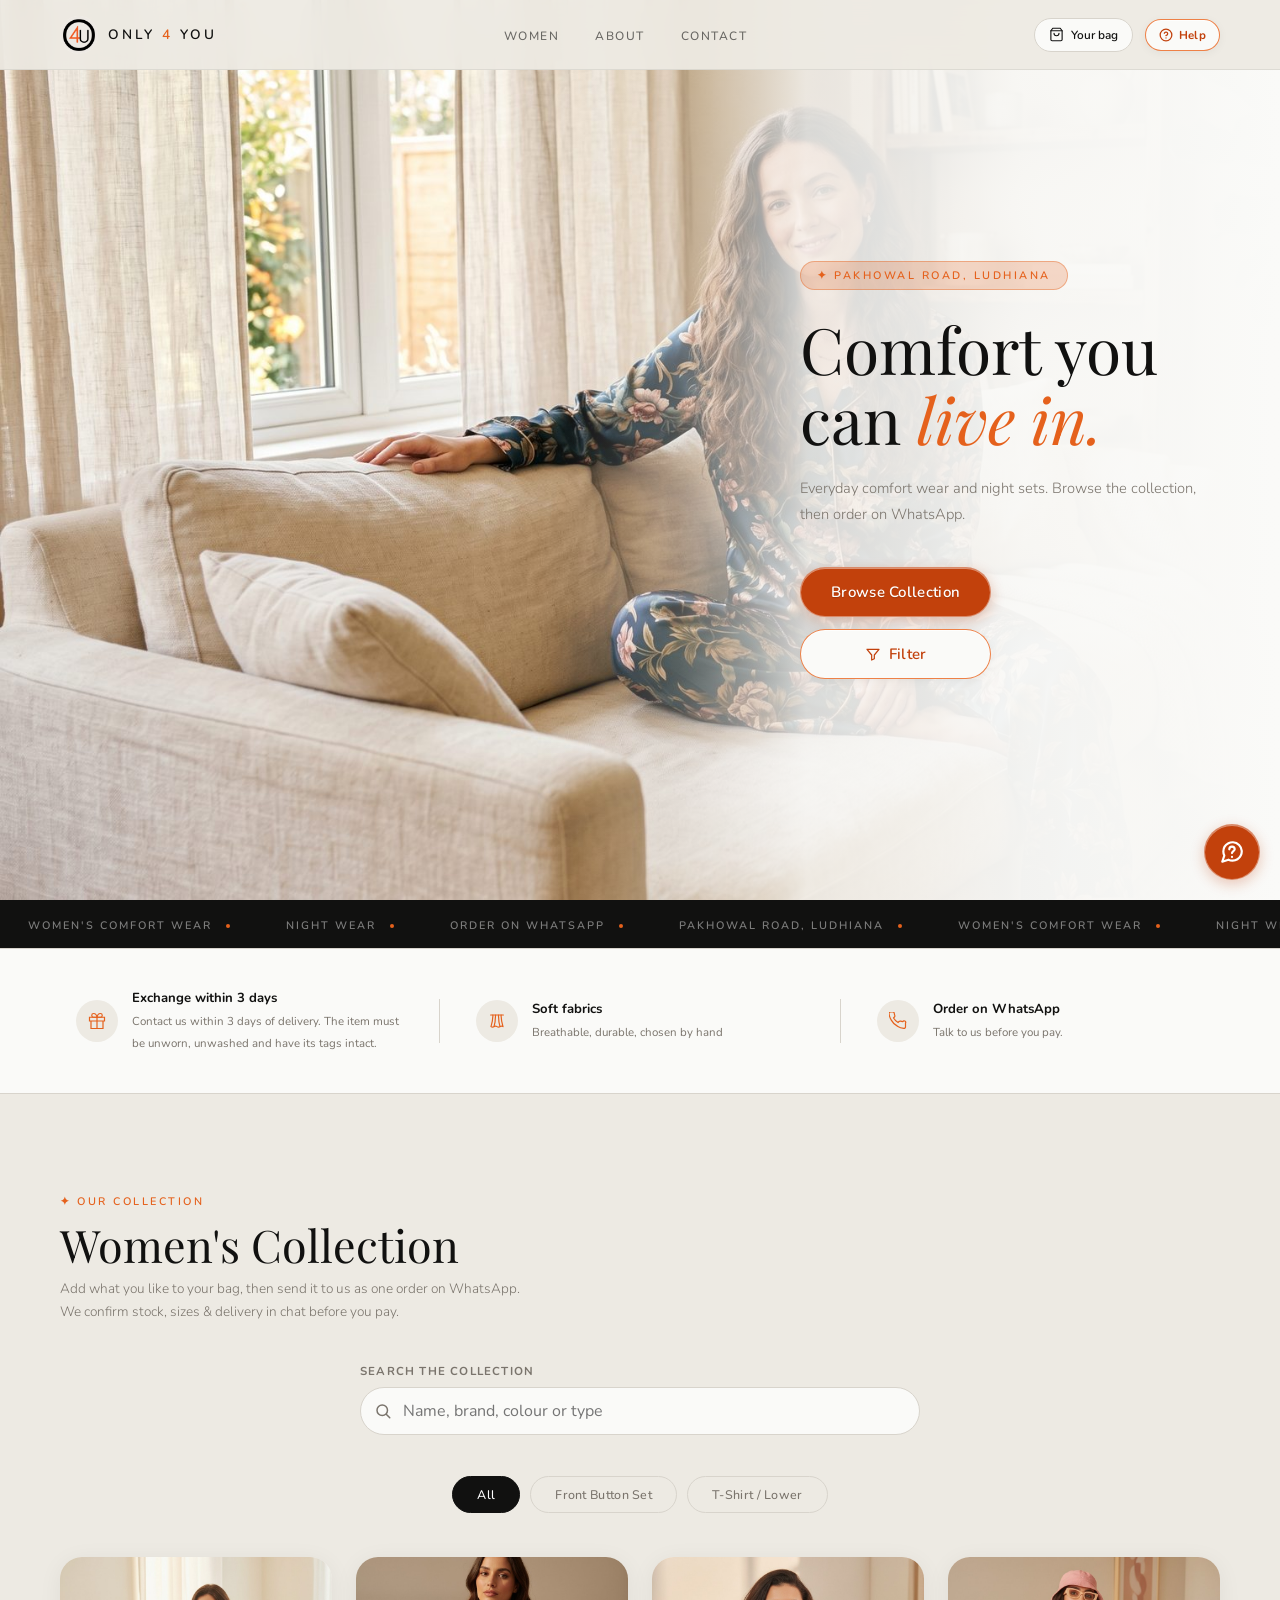
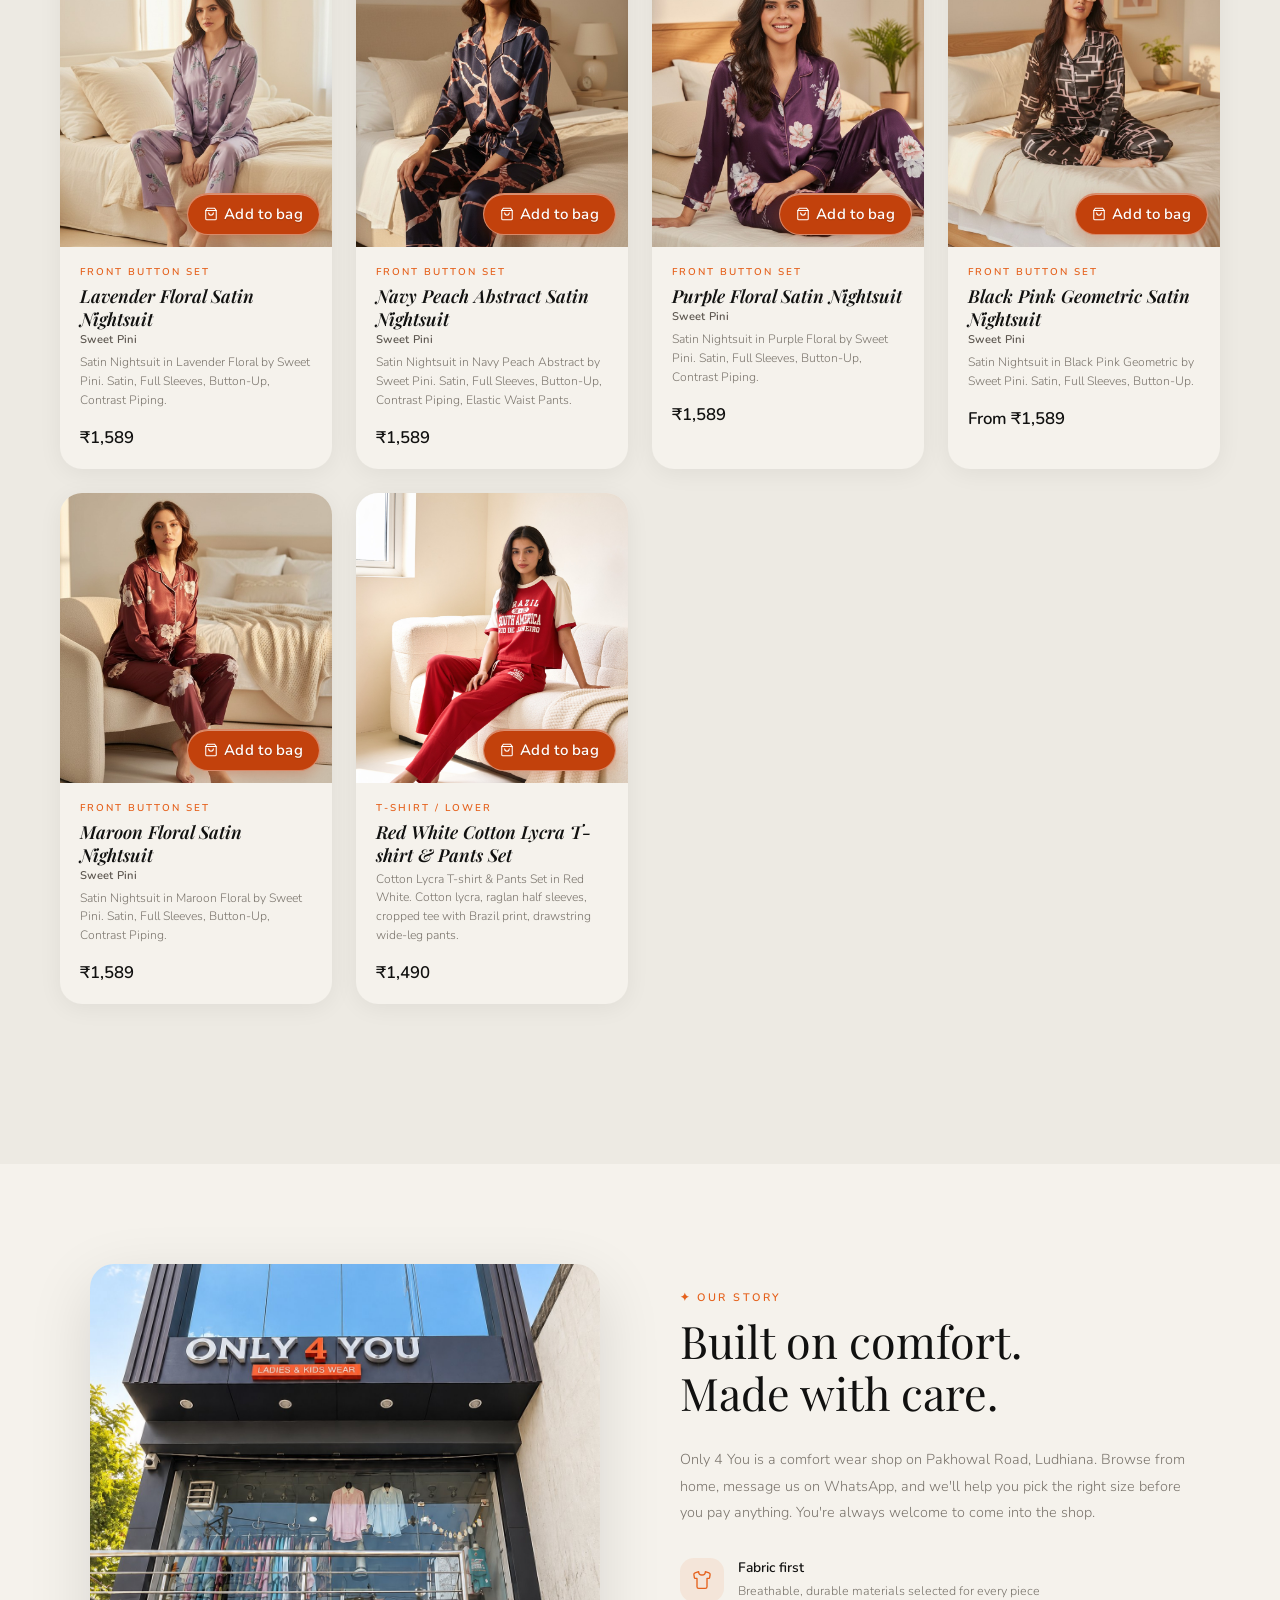
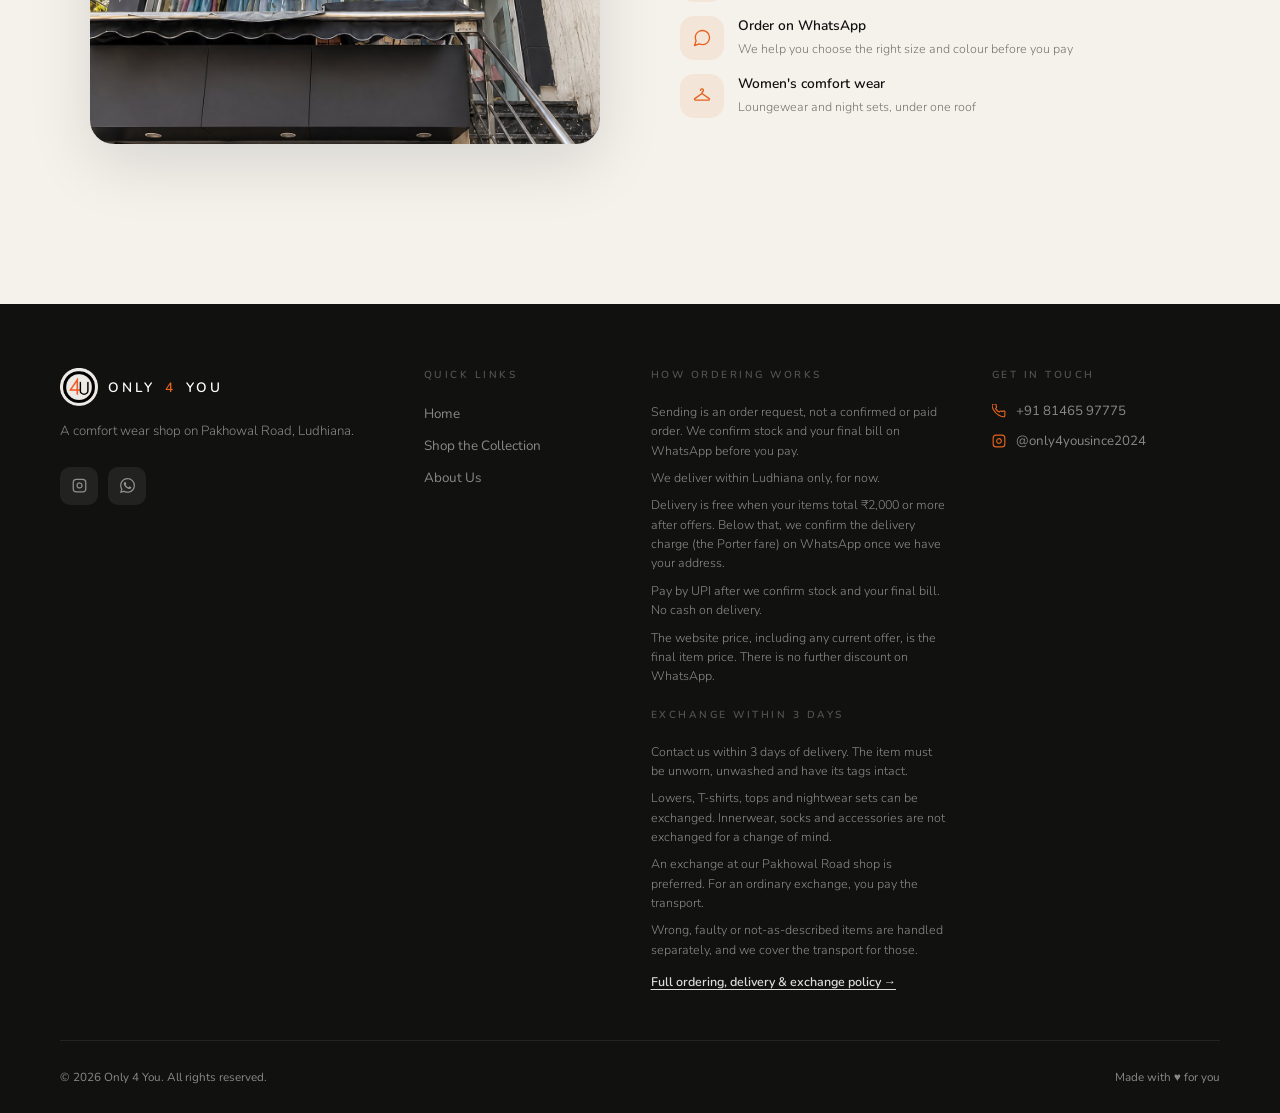
==== commit f7bf9d03: "design: frosted-glass orange buttons with solid fallbacks Orange O4U buttons move from flat #EA580C " ====
--- a/website/index.html
+++ b/website/index.html
@@ -24,6 +24,11 @@
   <script src="products.js"></script>
   <!-- WhatsApp number, free-delivery threshold, help topics and ALL policy wording: config.js -->
   <script src="config.js"></script>
+  <script>
+    // Low-end phones: solid buttons instead of blur, so scrolling stays smooth.
+    try { if ((navigator.deviceMemory && navigator.deviceMemory <= 2) || (navigator.hardwareConcurrency && navigator.hardwareConcurrency <= 4))
+      document.documentElement.classList.add('lite-fx'); } catch (e) { /* keep the glass */ }
+  </script>
 
   <!--
     Images live in website/images/. Product photos are named from the Product ID
@@ -44,7 +49,7 @@
       --gray:     #7A746C;
       --light:    #D8D4CC;
       --green:    #25D366;
-      --cta:        #EA580C;   /* primary fill: O4U actions (Browse, Add to bag, Filter) */
+      --cta:        #EA580C;   /* O4U orange accents (focus rings, badges, outline edge); buttons use the glass tint */
       --cta-hover:  #C2410C;   /* hover / active */
     }
 
@@ -964,30 +969,57 @@
     .modal-wa-btn svg { width: 18px; height: 18px; }
     .modal-wa-btn:disabled { opacity: 0.5; cursor: not-allowed; transform: none; }
 
-    /* ══ CTA — flat saturated orange for O4U actions. WhatsApp green is ONLY for
-       buttons that actually open WhatsApp (.glass). No gradient on purpose. ══ */
+    /* ══ CTA — frosted orange glass for O4U actions. WhatsApp green (.glass) is ONLY for
+       buttons that actually open WhatsApp.
+       Tint rgba(189,62,11,0.90): white text stays >= 4.6:1 even over white, the page
+       colour or the cream photo backdrop (flat #EA580C was 3.56:1). Blur 10px, a thin
+       white edge and a top highlight line - no pale gradient wash.
+       Solid #C2410C (5.18:1) where blur is unsupported, transparency is reduced, or
+       the phone is low-end (.lite-fx, set in <head>). Card buttons blur only on screen. ══ */
     .btn-cta {
-      background: var(--cta); color: #fff; border: none;
-      box-shadow: 0 2px 8px rgba(234, 88, 12, 0.28);
+      background: rgba(189, 62, 11, 0.90); color: #fff;
+      -webkit-backdrop-filter: blur(10px) saturate(160%);
+      backdrop-filter: blur(10px) saturate(160%);
+      border: 1px solid rgba(255, 255, 255, 0.38);
+      box-shadow: 0 4px 14px rgba(189, 62, 11, 0.28), inset 0 1px 0 rgba(255, 255, 255, 0.42);
+      text-shadow: 0 1px 1px rgba(0, 0, 0, 0.18);
       font-size: 15px; font-weight: 600;
       transition: background 0.15s, transform 0.15s;
     }
-    .btn-cta:hover, .btn-cta:active { background: var(--cta-hover); }
+    .btn-cta:hover, .btn-cta:active { background: rgba(160, 52, 9, 0.92); }
     .btn-cta:focus-visible { outline-color: var(--black); }
     .btn-cta svg { display: block; }   /* icon sits on the label's line box, not the baseline gap */
-    /* secondary: same orange family, outline — never competes with the primary */
+    /* secondary: frosted white with the orange edge — never competes with the primary */
     .btn-cta-outline {
-      background: var(--white); color: var(--cta-hover); border: 1.5px solid var(--cta);
+      background: rgba(255, 255, 255, 0.62); color: var(--cta-hover);
+      -webkit-backdrop-filter: blur(10px) saturate(140%);
+      backdrop-filter: blur(10px) saturate(140%);
+      border: 1.5px solid rgba(234, 88, 12, 0.75);
+      box-shadow: inset 0 1px 0 rgba(255, 255, 255, 0.75), 0 2px 10px rgba(0, 0, 0, 0.05);
       transition: background 0.15s, color 0.15s;
     }
-    .btn-cta-outline:hover { background: var(--cta); color: #fff; }
+    .btn-cta-outline:hover { background: rgba(189, 62, 11, 0.90); color: #fff; }
+    /* card buttons: blur only while the card is on screen (keeps scrolling smooth) */
+    .pcard .btn-cta { -webkit-backdrop-filter: none; backdrop-filter: none; }
+    .pcard.in-view .btn-cta { -webkit-backdrop-filter: blur(10px) saturate(160%); backdrop-filter: blur(10px) saturate(160%); }
+    /* solid fallbacks */
+    @supports not ((backdrop-filter: blur(1px)) or (-webkit-backdrop-filter: blur(1px))) {
+      .btn-cta, .pcard.in-view .btn-cta { background: #C2410C; }
+      .btn-cta-outline { background: var(--white); }
+    }
+    @media (prefers-reduced-transparency: reduce) {
+      .btn-cta, .pcard.in-view .btn-cta { background: #C2410C; -webkit-backdrop-filter: none; backdrop-filter: none; }
+      .btn-cta-outline { background: var(--white); -webkit-backdrop-filter: none; backdrop-filter: none; }
+    }
+    .lite-fx .btn-cta, .lite-fx .pcard.in-view .btn-cta { background: #C2410C; -webkit-backdrop-filter: none; backdrop-filter: none; }
+    .lite-fx .btn-cta-outline { background: var(--white); -webkit-backdrop-filter: none; backdrop-filter: none; }
     .btn-hero {
       display: inline-flex; align-items: center; justify-content: center; gap: 8px;
       text-decoration: none; cursor: pointer; letter-spacing: 0.3px;
       padding: 14px 30px; border-radius: 50px; font-family: 'Nunito', sans-serif;
     }
     .btn-hero:hover { transform: translateY(-2px); }
-    .btn-hero.btn-cta { border: 1.5px solid transparent; }   /* same height as the outline button */
+    .btn-hero.btn-cta { border: 1.5px solid rgba(255, 255, 255, 0.38); }   /* same height as the outline button */
 
     .modal-note { text-align: center; font-size: 0.7rem; color: var(--gray); margin-top: 10px; }
     .size-hint { font-size: 0.72rem; color: var(--orange); font-weight: 600; margin: -12px 0 16px; display: none; }
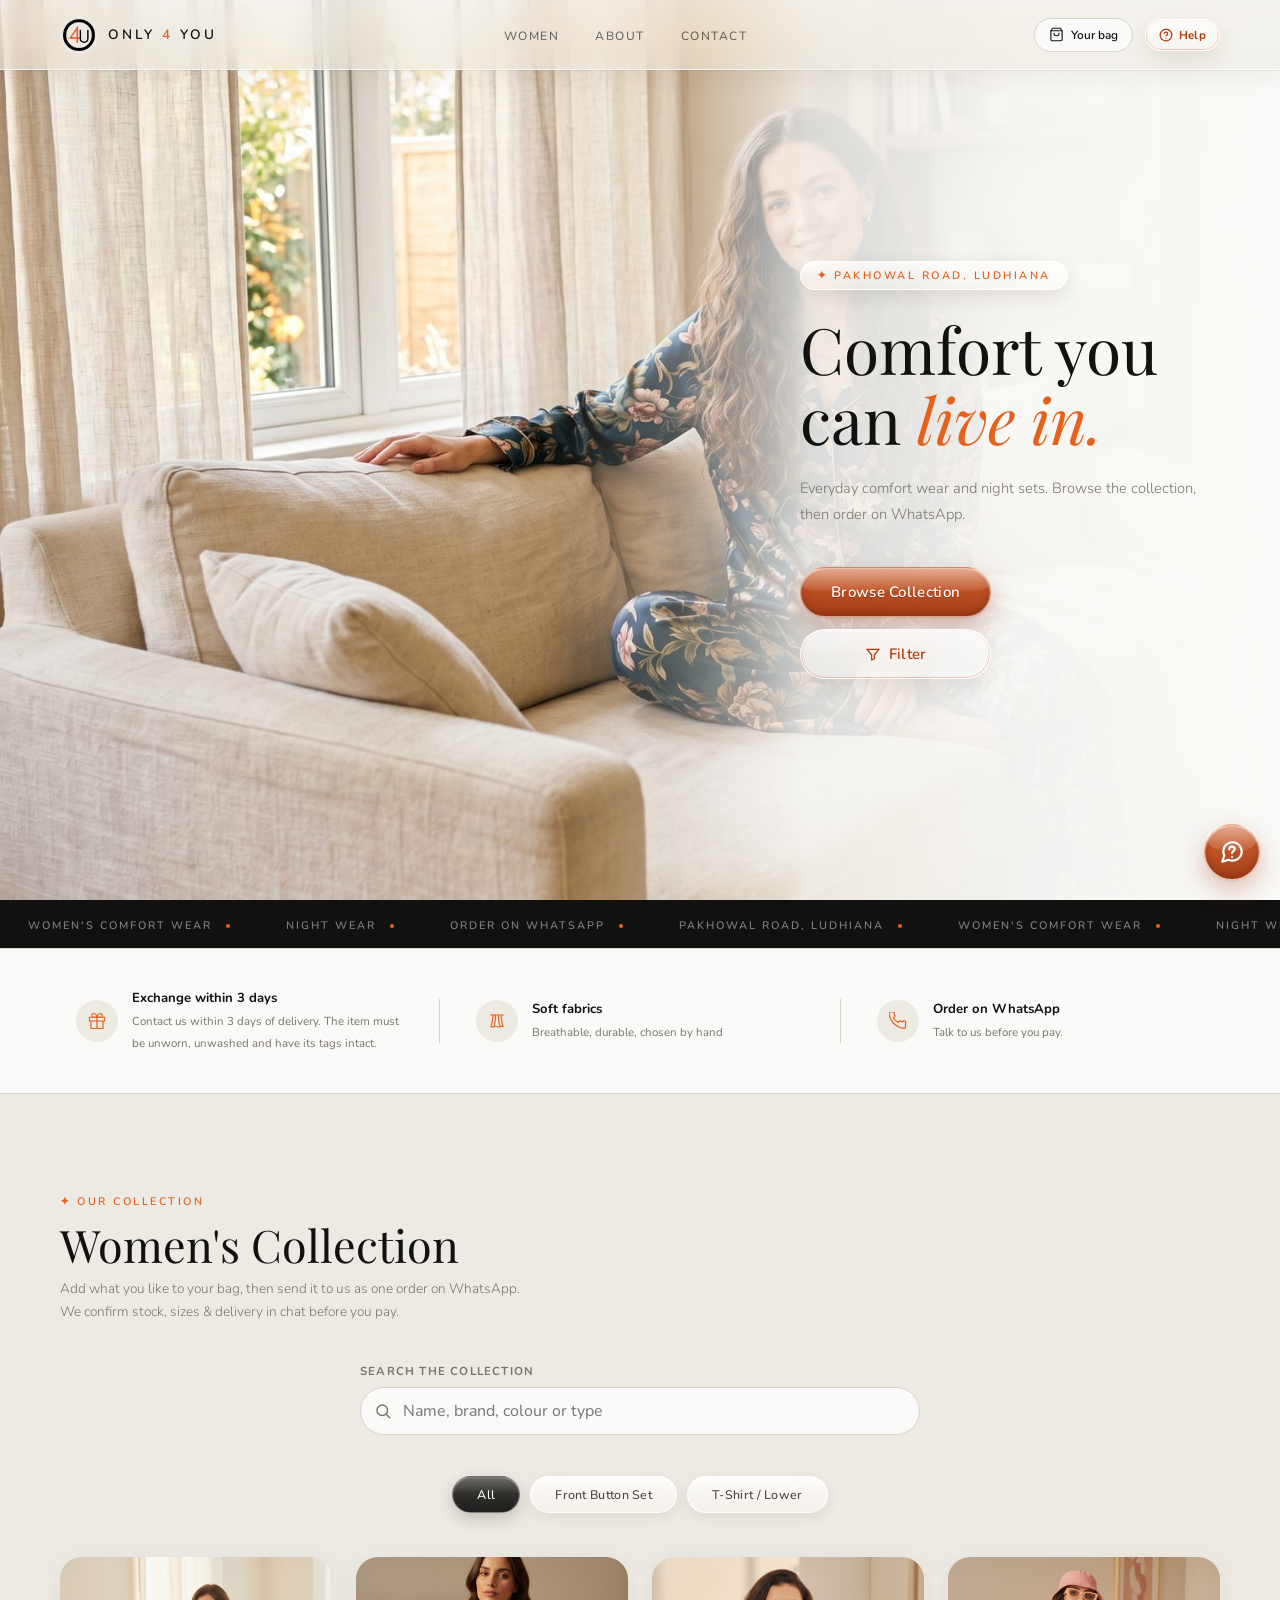
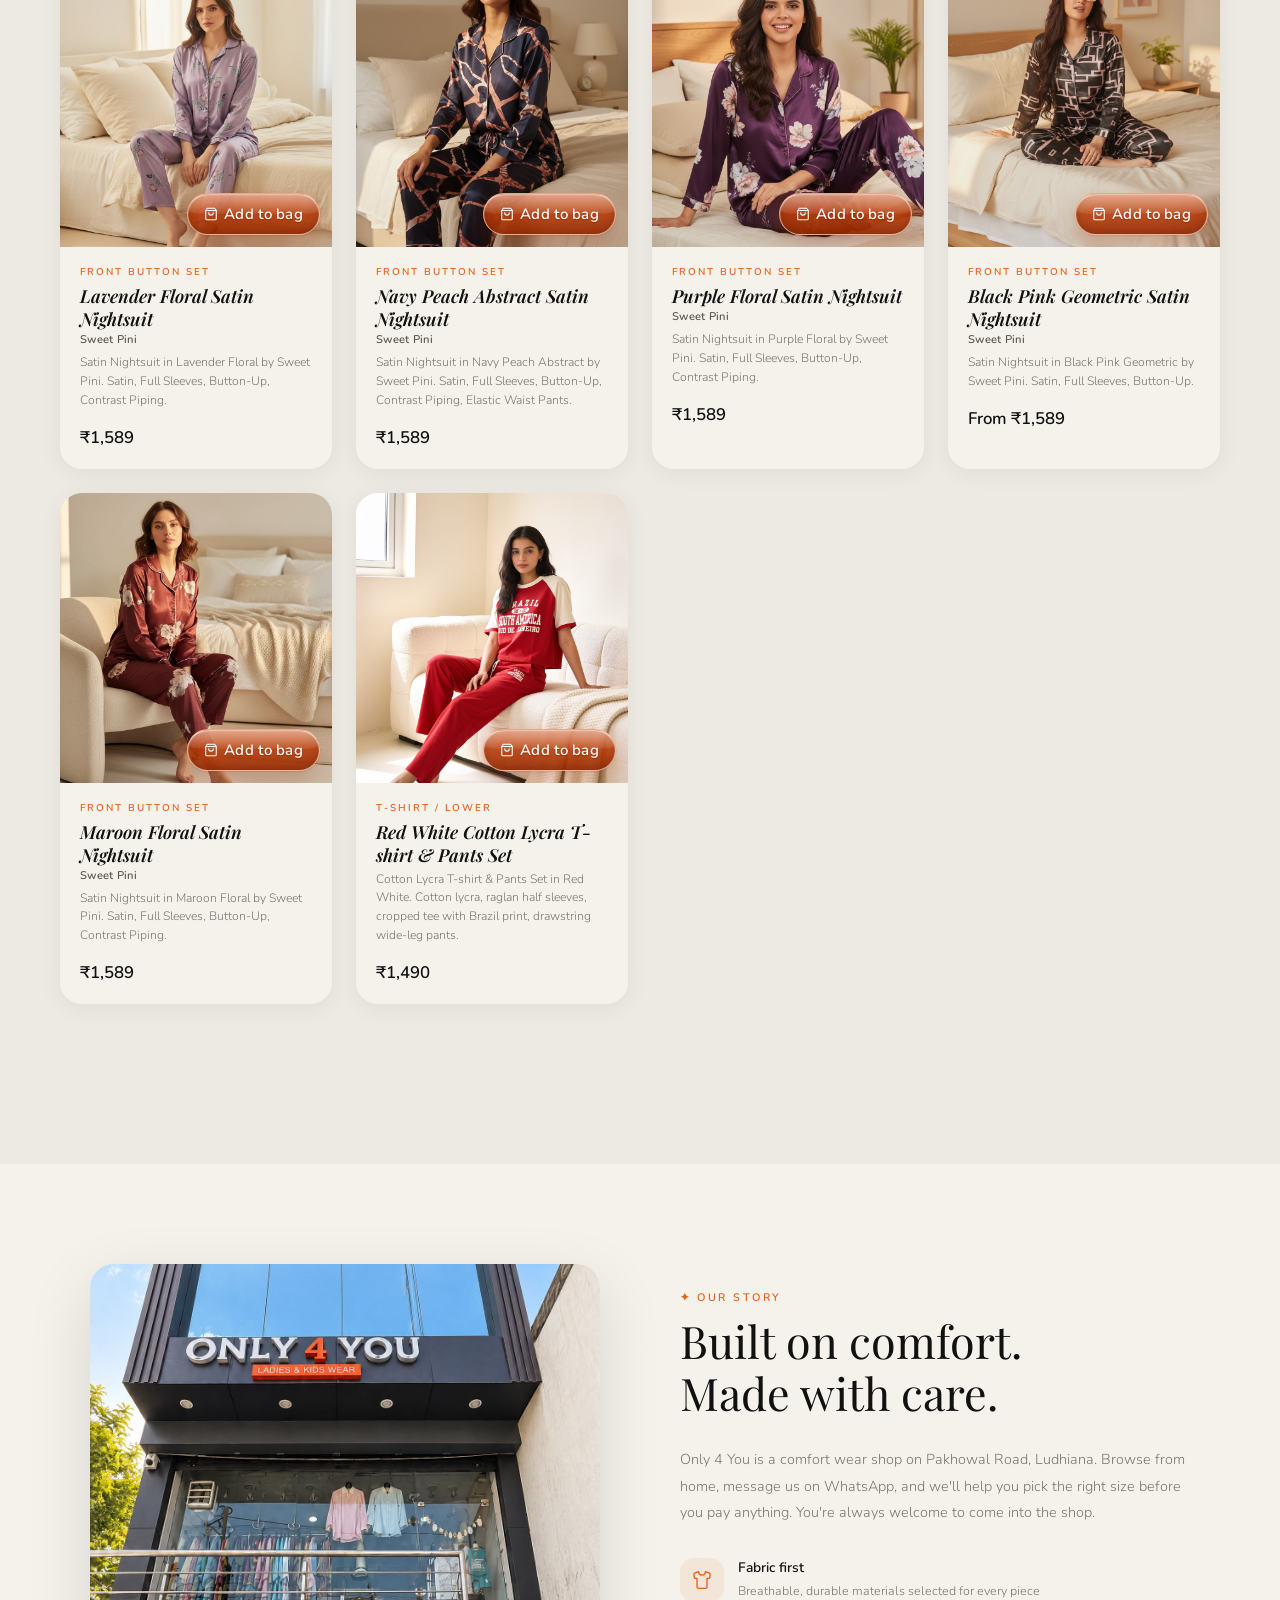
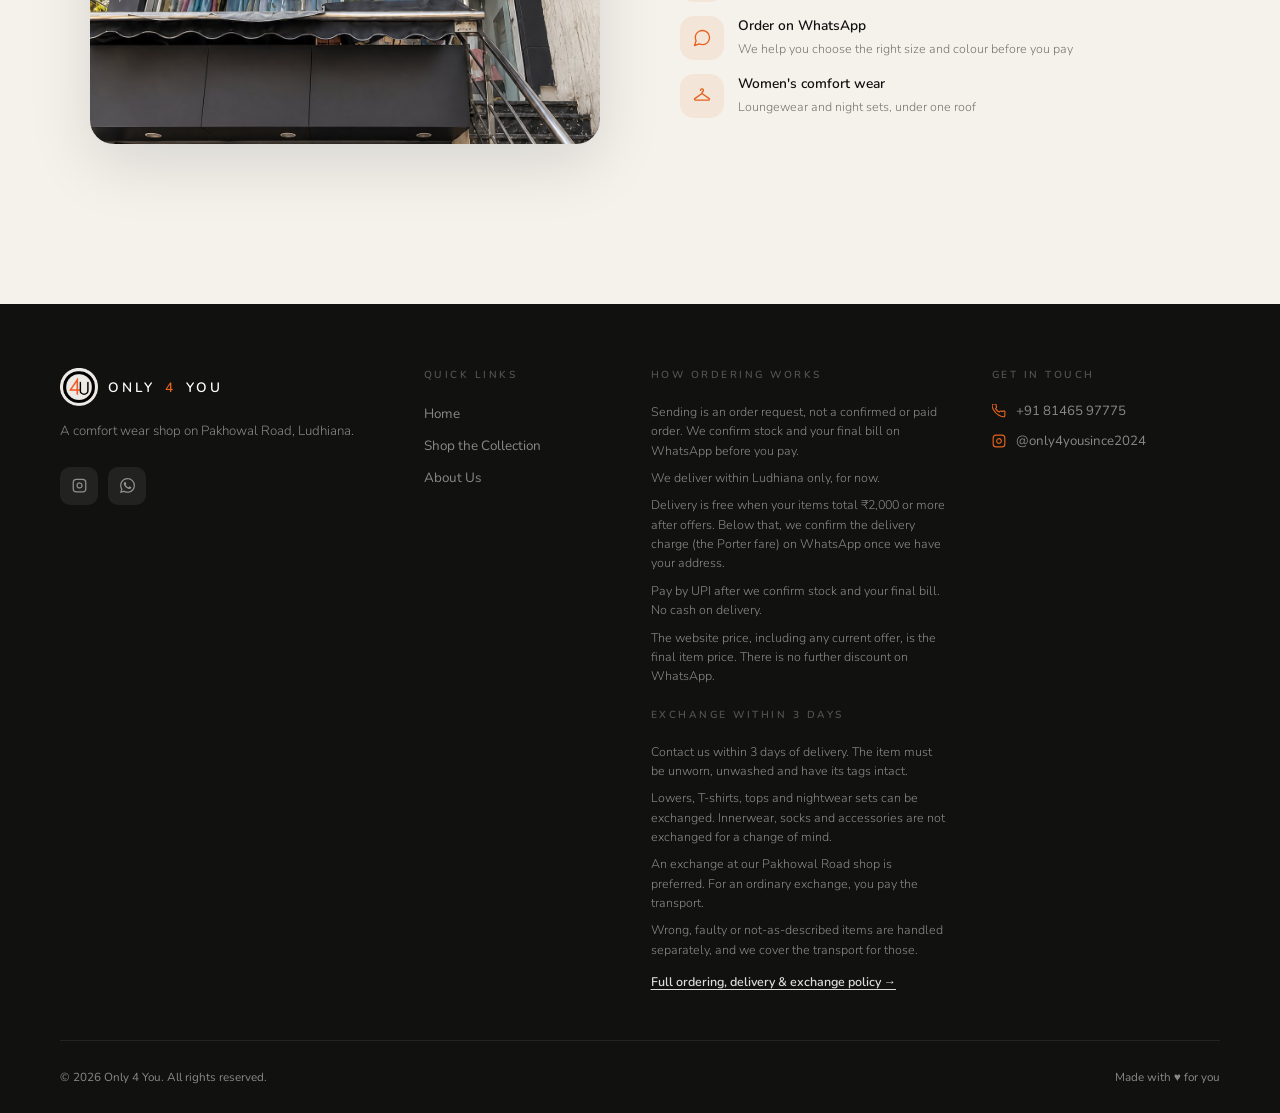
==== commit 7ee29c13: "design: real liquid-glass look - sheen, rim and live blur on buttons, chips, hero label and top bar " ====
--- a/website/index.html
+++ b/website/index.html
@@ -1,3082 +1,3176 @@
-<!DOCTYPE html>
-<html lang="en">
-<head>
-  <meta charset="UTF-8"/>
-  <meta name="viewport" content="width=device-width, initial-scale=1.0"/>
-  <title>Only 4 You | Comfort &amp; Style</title>
-  <!-- Link preview (WhatsApp / Instagram / search). og:image must be an ABSOLUTE URL
-       to a file that exists. hero-main.jpg is used until a 1200x630 og-cover.jpg is approved. -->
-  <link rel="canonical" href="https://only4you-store.netlify.app/">
-  <meta name="description" content="Everyday comfort wear and night sets from Pakhowal Road, Ludhiana. Browse the collection, then order on WhatsApp.">
-  <meta property="og:title" content="Only 4 You | Comfort Wear, Ludhiana">
-  <meta property="og:description" content="Everyday comfort wear and night sets. Browse the collection, then order on WhatsApp.">
-  <meta property="og:image" content="https://only4you-store.netlify.app/images/hero-main.jpg">
-  <meta property="og:image:alt" content="Woman in a navy floral satin night suit, sitting on a cream sofa at home">
-  <meta property="og:type" content="website">
-  <meta property="og:url" content="https://only4you-store.netlify.app/">
-  <meta name="twitter:card" content="summary_large_image">
-  <meta name="twitter:image" content="https://only4you-store.netlify.app/images/hero-main.jpg">
-  <meta name="theme-color" content="#1b2430">
-  <link href="https://fonts.googleapis.com/css2?family=Nunito:wght@300;400;500;600;700&family=Playfair+Display:ital,wght@0,400;0,600;1,400;1,600&display=swap" rel="stylesheet"/>
-  <link rel="icon" href="/favicon.ico" sizes="32x32">
-  <link rel="apple-touch-icon" href="/images/apple-touch-icon.png">
-  <link rel="manifest" href="/site.webmanifest">
-  <script src="products.js"></script>
-  <!-- WhatsApp number, free-delivery threshold, help topics and ALL policy wording: config.js -->
-  <script src="config.js"></script>
-  <script>
-    // Low-end phones: solid buttons instead of blur, so scrolling stays smooth.
-    try { if ((navigator.deviceMemory && navigator.deviceMemory <= 2) || (navigator.hardwareConcurrency && navigator.hardwareConcurrency <= 4))
-      document.documentElement.classList.add('lite-fx'); } catch (e) { /* keep the glass */ }
-  </script>
-
-  <!--
-    Images live in website/images/. Product photos are named from the Product ID
-    (see AGENTS.md). Branding: logo-round.png, hero-main.jpg, store.jpg, og-cover.jpg.
-  -->
-
-  <style>
-    *, *::before, *::after { box-sizing: border-box; margin: 0; padding: 0; }
-
-    :root {
-      --bg:       #EDEAE3;
-      --card:     #F5F2EC;
-      --cream:    #F8F0E2;   /* product-photo backdrop (sampled from the studio shots) — gallery letterbox colour */
-      --white:    #FAFAF8;
-      --black:    #111110;
-      --orange:   #E5611C;
-      --brown:    #5C3D2E;
-      --gray:     #7A746C;
-      --light:    #D8D4CC;
-      --green:    #25D366;
-      --cta:        #EA580C;   /* O4U orange accents (focus rings, badges, outline edge); buttons use the glass tint */
-      --cta-hover:  #C2410C;   /* hover / active */
-    }
-
-    html { scroll-behavior: smooth; }
-
-    /* Keyboard focus is always visible; mouse/touch focus is not decorated. */
-    :focus-visible { outline: 2px solid var(--orange); outline-offset: 2px; }
-    .glass:focus-visible { outline-color: #fff; }
-
-    /* 44px minimum hit area on the small controls, without changing their size:
-       an invisible ::after pad. Insets are sized so neighbouring chips don't overlap. */
-    .modal-close, .gal-nav, .gal-full-close, .qty-btn, .cart-remove, .size-btn, .filter-btn,
-    .wa-btn, .nav-help, .cart-copy, .cart-clear, .gal-thumb, .fsoc { position: relative; }
-    .wa-btn, .modal-close, .gal-nav, .gal-full-close { position: absolute; }   /* keep their layout position */
-    .modal-close::after, .gal-nav::after, .gal-full-close::after, .qty-btn::after, .cart-remove::after,
-    .size-btn::after, .filter-btn::after, .wa-btn::after, .nav-help::after, .cart-copy::after,
-    .cart-clear::after, .fsoc::after { content: ''; position: absolute; inset: -7px; }
-    .size-btn::after { inset: -6px -3px; }
-    .filter-btn::after { inset: -4px 0; }
-    .qty-btn::after { inset: -5px; }
-    .cart-remove::after { inset: -14px -6px; }
-
-    /* ══ LIQUID GLASS — one token, reused by every button that opens WhatsApp ══
-       WhatsApp green at 0.86 alpha: the blur still reads at the edges and
-       over photography, but the green stays vivid (0.58 washed it out).
-       Tune between 0.82 and 0.90 only. Text-shadow stays for legibility. */
-    .glass {
-      position: relative; overflow: hidden; isolation: isolate;
-      background: rgba(37, 211, 102, 0.86);
-      -webkit-backdrop-filter: blur(16px) saturate(200%);
-      backdrop-filter: blur(16px) saturate(200%);
-      border: 1px solid rgba(255, 255, 255, 0.38);
-      box-shadow:
-        0 6px 20px rgba(37, 211, 102, 0.30),
-        inset 0 1px 0 rgba(255, 255, 255, 0.5);
-      color: #fff;
-      text-shadow: 0 1px 2px rgba(0, 0, 0, 0.25);
-    }
-    /* soft specular highlight along the top edge */
-    .glass::before {
-      content: ''; position: absolute; inset: 0 0 auto 0; height: 55%;
-      background: linear-gradient(to bottom, rgba(255,255,255,0.28), rgba(255,255,255,0));
-      pointer-events: none; z-index: -1;
-    }
-    .glass > svg { position: relative; }
-    /* Card buttons: blur only while the card is on screen (172 cards). */
-    .pcard .glass { -webkit-backdrop-filter: none; backdrop-filter: none; }
-    .pcard.in-view .glass { -webkit-backdrop-filter: blur(16px) saturate(200%); backdrop-filter: blur(16px) saturate(200%); }
-    /* Fallbacks: solid fill, no transparency */
-    @supports not (backdrop-filter: blur(1px)) {
-      .glass, .pcard .glass, .pcard.in-view .glass { background: var(--green); backdrop-filter: none; -webkit-backdrop-filter: none; }
-      .glass::before { display: none; }
-    }
-    @media (prefers-reduced-transparency: reduce) {
-      .glass, .pcard .glass, .pcard.in-view .glass { background: var(--green); backdrop-filter: none; -webkit-backdrop-filter: none; }
-      .glass::before { display: none; }
-    }
-
-    body {
-      font-family: 'Nunito', sans-serif;
-      background: var(--bg);
-      color: var(--black);
-      overflow-x: hidden;
-    }
-
-    /* ══ NAV ══ */
-    nav {
-      position: fixed;
-      top: 0; left: 0; right: 0;
-      z-index: 200;
-      display: flex;
-      align-items: center;
-      justify-content: space-between;
-      padding: 0 60px;
-      height: 70px;
-      background: rgba(237, 234, 227, 0.94);
-      backdrop-filter: blur(14px);
-      border-bottom: 1px solid rgba(0,0,0,0.07);
-    }
-
-    .nav-logo {
-      display: flex;
-      align-items: center;
-      gap: 10px;
-      text-decoration: none;
-    }
-    .logo-mark { width: 38px; height: 38px; flex-shrink: 0; }
-    .logo-wordmark {
-      font-family: 'Nunito', sans-serif;
-      font-size: 0.85rem;
-      font-weight: 600;
-      letter-spacing: 3px;
-      text-transform: uppercase;
-      color: var(--black);
-      white-space: nowrap; flex-shrink: 0;
-    }
-    .nav-logo { flex-shrink: 0; }
-    .logo-wordmark span { color: var(--orange); }
-
-    .nav-links {
-      display: flex; gap: 36px; list-style: none;
-    }
-    .nav-links a {
-      text-decoration: none;
-      font-size: 0.75rem;
-      font-weight: 500;
-      letter-spacing: 1.5px;
-      text-transform: uppercase;
-      color: var(--black);
-      opacity: 0.6;
-      transition: opacity 0.2s;
-    }
-    .nav-links a:hover { opacity: 1; }
-
-    .nav-help {
-      display: flex; align-items: center; gap: 6px; flex-shrink: 0;
-      font-family: 'Nunito', sans-serif;
-      font-size: 0.72rem; font-weight: 700; letter-spacing: 0.3px;
-      padding: 7px 13px; border-radius: 50px; cursor: pointer;
-      transition: transform 0.22s;
-    }
-    .nav-help:hover { transform: translateY(-1px) scale(1.02); }
-    .nav-help svg { width: 14px; height: 14px; flex-shrink: 0; }
-
-    /* ══ HERO ══ */
-    #hero {
-      min-height: 100vh;
-      display: flex;
-      align-items: center;
-      justify-content: flex-end;
-      padding: 120px 60px 80px;
-      background: url('images/hero-main.jpg') left center / cover no-repeat;
-      position: relative;
-      overflow: hidden;
-    }
-
-    /* Right-side fade — tight, only where text sits */
-    #hero::before {
-      content: '';
-      position: absolute;
-      inset: 0;
-      background: linear-gradient(to left, rgba(250,250,248,1) 0%, rgba(250,250,248,0.97) 20%, rgba(250,250,248,0.86) 37%, rgba(250,250,248,0.3) 47%, rgba(250,250,248,0) 58%);
-      pointer-events: none;
-    }
-    #hero::after { display: none; }
-
-    .hero-content {
-      max-width: 560px;
-      position: relative;
-      z-index: 1;
-    }
-
-    .hero-tag {
-      display: inline-block;
-      font-size: 0.68rem;
-      font-weight: 600;
-      letter-spacing: 2.5px;
-      text-transform: uppercase;
-      color: var(--orange);
-      background: rgba(229, 97, 28, 0.22);
-      border: 1px solid rgba(229,97,28,0.4);
-      padding: 6px 16px;
-      border-radius: 50px;
-      margin-bottom: 24px;
-    }
-
-    .hero-title {
-      font-family: 'Playfair Display', serif;
-      font-size: clamp(2.6rem, 5vw, 4.6rem);
-      font-weight: 400;
-      line-height: 1.1;
-      color: var(--black);
-      margin-bottom: 20px;
-    }
-    .hero-title em { font-style: italic; color: var(--orange); }
-
-    .hero-sub {
-      font-size: 0.92rem;
-      color: var(--gray);
-      line-height: 1.78;
-      font-weight: 300;
-      margin-bottom: 40px;
-      max-width: 420px;
-    }
-
-    /* Browse Collection, then Filter directly under it; equal widths */
-    .hero-btns {
-      display: inline-flex; flex-direction: column; gap: 12px;
-    }
-
-    .btn-ghost {
-      display: inline-flex; align-items: center; gap: 8px;
-      background: linear-gradient(160deg, rgba(255,255,255,0.82) 0%, rgba(240,237,232,0.65) 100%);
-      color: var(--black);
-      text-decoration: none;
-      font-size: 0.78rem;
-      font-weight: 500;
-      letter-spacing: 0.5px;
-      padding: 14px 30px;
-      border-radius: 50px;
-      border: 1px solid rgba(255,255,255,0.9);
-      box-shadow:
-        0 1px 0 rgba(255,255,255,1) inset,
-        0 -1px 0 rgba(0,0,0,0.07) inset,
-        0 6px 20px rgba(0,0,0,0.08),
-        0 2px 6px rgba(0,0,0,0.06);
-      transition: transform 0.22s, box-shadow 0.22s;
-    }
-    .btn-ghost:hover {
-      transform: translateY(-2px) scale(1.02);
-      box-shadow:
-        0 1px 0 rgba(255,255,255,1) inset,
-        0 -1px 0 rgba(0,0,0,0.07) inset,
-        0 12px 32px rgba(0,0,0,0.12),
-        0 4px 10px rgba(0,0,0,0.08);
-    }
-
-    /* Hero images */
-    .hero-main-card {
-      width: 260px;
-      height: 380px;
-      border-radius: 20px;
-      overflow: hidden;
-      box-shadow: 0 20px 56px rgba(0,0,0,0.14);
-      flex-shrink: 0;
-    }
-    .hero-main-card img {
-      width: 100%; height: 100%;
-      object-fit: cover;
-      object-position: center top;
-    }
-
-    .hero-visual { display: none; }
-    .hero-mob-img { display: none; }
-
-    .hero-card-row { display: flex; gap: 16px; }
-
-    .hero-img-card {
-      width: 170px;
-      border-radius: 20px;
-      overflow: hidden;
-      box-shadow: 0 16px 48px rgba(0,0,0,0.12);
-      flex-shrink: 0;
-    }
-    .hero-img-card.h220 { height: 220px; }
-    .hero-img-card.h270 { height: 270px; margin-top: -28px; }
-    .hero-img-card.h180 { height: 180px; }
-
-    .hero-img-card img {
-      width: 100%; height: 100%;
-      object-fit: cover;
-    }
-
-    .hero-ph {
-      width: 100%; height: 100%;
-      display: flex; flex-direction: column;
-      align-items: center; justify-content: center;
-      gap: 8px;
-      font-size: 0.65rem; font-weight: 500;
-      letter-spacing: 1.5px; text-transform: uppercase;
-      color: rgba(255,255,255,0.65);
-    }
-    .hero-ph svg { width: 28px; height: 28px; opacity: 0.6; }
-    .hp-a { background: linear-gradient(145deg, #C4703A, #9A5020); }
-    .hp-b { background: linear-gradient(145deg, #6B4525, #4A2E12); }
-    .hp-c { background: linear-gradient(145deg, #B87A50, #8A5530); }
-
-
-    /* ══ TRUST STRIP ══ */
-    .trust-strip {
-      display: flex;
-      align-items: center;
-      justify-content: center;
-      gap: 0;
-      background: var(--white);
-      border-top: 1px solid var(--light);
-      border-bottom: 1px solid var(--light);
-      padding: 28px 40px;
-      flex-wrap: wrap;
-    }
-    .trust-item {
-      display: flex;
-      align-items: center;
-      gap: 14px;
-      padding: 12px 36px;
-      flex: 1;
-      min-width: 200px;
-    }
-    .trust-icon {
-      width: 42px; height: 42px;
-      background: var(--bg);
-      border-radius: 50%;
-      display: flex; align-items: center; justify-content: center;
-      flex-shrink: 0;
-      color: var(--orange);
-    }
-    .trust-icon svg { width: 18px; height: 18px; }
-    .trust-item strong {
-      display: block;
-      font-size: 0.82rem;
-      font-weight: 700;
-      color: var(--black);
-      margin-bottom: 2px;
-    }
-    .trust-item span {
-      font-size: 0.72rem;
-      color: var(--gray);
-    }
-    .trust-divider {
-      width: 1px;
-      height: 44px;
-      background: var(--light);
-      flex-shrink: 0;
-    }
-
-    /* ══ TESTIMONIALS ══ */
-    #testimonials {
-      padding: 90px 60px;
-      background: var(--bg);
-    }
-    .testi-grid {
-      display: grid;
-      grid-template-columns: repeat(3, 1fr);
-      gap: 24px;
-      max-width: 1100px;
-      margin: 0 auto;
-    }
-    .testi-card {
-      background: var(--white);
-      border-radius: 20px;
-      padding: 32px 28px;
-      border: 1px solid var(--light);
-      box-shadow: 0 4px 24px rgba(0,0,0,0.04);
-      display: flex;
-      flex-direction: column;
-      gap: 16px;
-      transition: transform 0.2s, box-shadow 0.2s;
-    }
-    .testi-card:hover {
-      transform: translateY(-4px);
-      box-shadow: 0 12px 40px rgba(0,0,0,0.08);
-    }
-    .testi-stars { color: var(--orange); font-size: 0.9rem; letter-spacing: 2px; }
-    .testi-text {
-      font-size: 0.88rem;
-      color: var(--gray);
-      line-height: 1.75;
-      font-style: italic;
-      flex: 1;
-    }
-    .testi-author {
-      display: flex;
-      align-items: center;
-      gap: 12px;
-      padding-top: 16px;
-      border-top: 1px solid var(--light);
-    }
-    .testi-avatar {
-      width: 38px; height: 38px;
-      border-radius: 50%;
-      background: linear-gradient(135deg, var(--orange), #c44a10);
-      color: #fff;
-      font-size: 0.88rem;
-      font-weight: 700;
-      display: flex; align-items: center; justify-content: center;
-      flex-shrink: 0;
-    }
-    .testi-author strong { display: block; font-size: 0.82rem; color: var(--black); }
-    .testi-author span { font-size: 0.72rem; color: var(--gray); }
-    .testi-rating { margin-left: auto; font-size: 0.8rem; font-weight: 700; color: var(--orange); white-space: nowrap; }
-    #testimonials[hidden] { display: none; }
-
-    /* ══ MARQUEE ══ */
-    .marquee-wrap {
-      background: var(--black);
-      overflow: hidden;
-      padding: 13px 0;
-      white-space: nowrap;
-    }
-    .marquee-track {
-      display: inline-flex;
-      animation: marquee 28s linear infinite;
-    }
-    .marquee-item {
-      display: inline-flex; align-items: center; gap: 14px;
-      padding: 0 28px;
-      font-size: 0.68rem; font-weight: 600;
-      letter-spacing: 2px; text-transform: uppercase;
-      color: rgba(255,255,255,0.45);
-    }
-    .marquee-item .dot {
-      width: 4px; height: 4px; border-radius: 50%;
-      background: var(--orange); flex-shrink: 0;
-    }
-    @keyframes marquee {
-      from { transform: translateX(0); }
-      to   { transform: translateX(-50%); }
-    }
-
-    /* ══ CATALOGUE ══ */
-    #catalogue {
-      padding: 100px 60px 160px;
-    }
-
-    .section-head-row {
-      display: flex; align-items: flex-end;
-      justify-content: space-between;
-      margin-bottom: 40px; gap: 20px; flex-wrap: wrap;
-    }
-
-    .section-eyebrow {
-      font-size: 0.68rem; font-weight: 600;
-      letter-spacing: 2.5px; text-transform: uppercase;
-      color: var(--orange); margin-bottom: 10px;
-    }
-
-    .section-title {
-      font-family: 'Playfair Display', serif;
-      font-size: clamp(2rem, 3.5vw, 2.8rem);
-      font-weight: 400; color: var(--black); line-height: 1.15;
-    }
-
-    .section-sub {
-      font-size: 0.85rem; color: var(--gray);
-      font-weight: 300; max-width: 460px;
-      line-height: 1.7; margin-top: 6px;
-    }
-
-    /* Filter bar */
-    .filter-bar {
-      display: flex; justify-content: center;
-      gap: 10px; flex-wrap: wrap;
-      margin-bottom: 44px;
-    }
-    .filter-btn {
-      background: none;
-      border: 1.5px solid var(--light);
-      color: var(--gray);
-      padding: 9px 24px;
-      border-radius: 50px;
-      font-family: 'Nunito', sans-serif;
-      font-size: 0.78rem; font-weight: 500;
-      letter-spacing: 0.3px;
-      cursor: pointer;
-      transition: all 0.2s;
-    }
-    .filter-btn.active,
-    .filter-btn:hover {
-      background: var(--black);
-      border-color: var(--black);
-      color: #fff;
-    }
-
-    /* Search */
-    .search-wrap { max-width: 560px; margin: 0 auto 22px; }
-    .search-label { display: block; font-size: 0.72rem; font-weight: 700; letter-spacing: 1.2px; text-transform: uppercase; color: var(--gray); margin-bottom: 8px; }
-    .search-box { position: relative; display: flex; align-items: center; }
-    .search-box > svg { position: absolute; left: 14px; width: 18px; height: 18px; color: var(--gray); pointer-events: none; }
-    #productSearch {
-      width: 100%; min-height: 48px; padding: 12px 44px 12px 42px; border-radius: 50px;
-      border: 1.5px solid var(--light); background: var(--white); color: var(--black);
-      font-family: 'Nunito', sans-serif; font-size: 16px;      /* 16px: iOS does not zoom on focus */
-      -webkit-appearance: none; appearance: none;
-    }
-    #productSearch::-webkit-search-cancel-button { -webkit-appearance: none; }
-    #productSearch:focus { outline: none; border-color: var(--cta); box-shadow: 0 0 0 3px rgba(234, 88, 12, 0.18); }
-    .search-clear {
-      position: absolute; right: 6px; width: 36px; height: 36px; border-radius: 50%; border: none;
-      background: transparent; color: var(--gray); font-size: 0.95rem; cursor: pointer;
-    }
-    .search-clear:hover { background: var(--light); color: var(--black); }
-    .search-clear[hidden] { display: none; }
-    .search-status { min-height: 1.1em; margin-top: 6px; font-size: 0.76rem; color: var(--gray); text-align: center; }
-
-    /* Product grid */
-    .product-grid {
-      display: grid;
-      grid-template-columns: repeat(auto-fill, minmax(268px, 1fr));
-      gap: 24px;
-      max-width: 1200px;
-      margin: 0 auto;
-    }
-
-    /* ══ PRODUCT CARD ══ */
-    .pcard {
-      background: var(--card);
-      border-radius: 22px;
-      overflow: hidden;
-      box-shadow: 0 4px 24px rgba(0,0,0,0.06);
-      transition: transform 0.3s, box-shadow 0.3s;
-      cursor: pointer;
-    }
-    .pcard:hover {
-      transform: translateY(-7px);
-      box-shadow: 0 16px 48px rgba(0,0,0,0.12);
-    }
-
-    .pcard-img {
-      width: 100%; height: 290px;
-      position: relative; overflow: hidden;
-    }
-    .pcard-img img {
-      width: 100%; height: 100%;
-      object-fit: cover;
-      transition: transform 0.45s;
-    }
-    .pcard:hover .pcard-img img,
-    .pcard:hover .pcard-ph { transform: scale(1.05); }
-
-    .pcard-ph {
-      width: 100%; height: 100%;
-      display: flex; flex-direction: column;
-      align-items: center; justify-content: center;
-      gap: 10px;
-      font-size: 0.68rem; font-weight: 500;
-      letter-spacing: 1.5px; text-transform: uppercase;
-      color: rgba(255,255,255,0.6);
-      text-align: center; padding: 0 10px;
-      transition: transform 0.45s;
-    }
-    .pcard-ph svg { width: 36px; height: 36px; opacity: 0.55; }
-
-    .ph-1 { background: linear-gradient(160deg, #C9C4CF 0%, #A9A4B5 100%); }
-    .ph-2 { background: linear-gradient(160deg, #D4BFBD 0%, #B9A0A0 100%); }
-    .ph-3 { background: linear-gradient(160deg, #C9BFB0 0%, #A8A090 100%); }
-    .ph-4 { background: linear-gradient(160deg, #D4BFC0 0%, #B59FA0 100%); }
-    .ph-5 { background: linear-gradient(160deg, #B8C9C0 0%, #98A9A0 100%); }
-    .ph-6 { background: linear-gradient(160deg, #D4B5BA 0%, #B4959A 100%); }
-
-    .pcard-badge {
-      position: absolute; top: 14px; left: 14px;
-      font-size: 0.62rem; font-weight: 700;
-      letter-spacing: 1.5px; text-transform: uppercase;
-      padding: 5px 13px; border-radius: 50px;
-    }
-    .b-orange { background: var(--orange); color: #fff; }
-    .b-dark   { background: var(--black); color: #fff; }
-    .b-white  { background: var(--white); color: var(--black); border: 1.5px solid var(--light); }
-
-    .pcard-body { padding: 18px 20px 20px; }
-
-    .pcard-cat {
-      font-size: 0.62rem; font-weight: 600;
-      letter-spacing: 2px; text-transform: uppercase;
-      color: var(--orange); margin-bottom: 5px;
-    }
-
-    .pcard-name {
-      font-family: 'Playfair Display', serif;
-      font-style: italic;
-      font-size: 1.12rem; font-weight: 600;
-      color: var(--black); margin-bottom: 4px;
-    }
-
-    .pcard-brand { font-size: 0.7rem; font-weight: 600; letter-spacing: 0.3px; color: #5C564F; margin: -2px 0 6px; }
-    .pcard-desc {
-      font-size: 0.76rem; color: var(--gray);
-      font-weight: 300; line-height: 1.55;
-      margin-bottom: 16px;
-    }
-
-    .pcard-foot {
-      display: flex; align-items: center;
-      justify-content: space-between; gap: 10px;
-    }
-
-    .pcard-price {
-      font-size: 1.05rem; font-weight: 600; color: var(--black);
-    }
-    .pcard-old {
-      font-size: 0.75rem; color: var(--gray);
-      text-decoration: line-through; font-weight: 300;
-      margin-left: 5px;
-    }
-
-    .wa-btn {
-      position: absolute; right: 12px; bottom: 12px; z-index: 2;
-      display: inline-flex; align-items: center; gap: 6px;
-      text-decoration: none; cursor: pointer;
-      font-family: 'Nunito', sans-serif;
-      font-size: 0.74rem; font-weight: 700; letter-spacing: 0.3px;
-      padding: 10px 16px; border-radius: 50px;
-      white-space: nowrap;
-      transition: transform 0.15s;
-    }
-    .wa-btn:hover { transform: scale(1.04); }
-    .wa-btn.btn-cta { font-size: 15px; font-weight: 600; }
-    .wa-btn svg { width: 14px; height: 14px; flex-shrink: 0; }
-
-    /* Currently unavailable (stockQty 0) — still browsable, greyed */
-    .pcard-off .pcard-img img, .pcard-off .pcard-ph { filter: grayscale(0.6); opacity: 0.75; }
-    .pcard-off .wa-btn { background: rgba(90, 86, 80, 0.6); box-shadow: none; }
-
-    /* ══ ABOUT ══ */
-    #about {
-      padding: 100px 60px 160px;
-      background: var(--card);
-    }
-
-    .about-inner {
-      max-width: 1100px; margin: 0 auto;
-      display: grid; grid-template-columns: 1fr 1fr;
-      gap: 80px; align-items: center;
-    }
-
-    .about-visual { position: relative; }
-
-    .about-main-img {
-      width: 100%; height: 480px;
-      border-radius: 24px; overflow: hidden;
-      box-shadow: 0 20px 64px rgba(0,0,0,0.12);
-    }
-    .about-main-img img {
-      width: 100%; height: 100%; object-fit: cover;
-    }
-    .about-main-ph {
-      width: 100%; height: 100%;
-      background: linear-gradient(145deg, #C0BBAF, #A8A398);
-      display: flex; flex-direction: column;
-      align-items: center; justify-content: center;
-      gap: 10px; color: rgba(0,0,0,0.25);
-      font-size: 0.72rem; font-weight: 500;
-      letter-spacing: 1px; text-transform: uppercase;
-    }
-    .about-main-ph svg { width: 36px; height: 36px; }
-
-    .about-float-card {
-      position: absolute;
-      bottom: -24px; right: -20px;
-      background: var(--white);
-      border-radius: 20px;
-      padding: 20px 24px;
-      box-shadow: 0 10px 40px rgba(0,0,0,0.1);
-      min-width: 172px;
-    }
-    .afc-num {
-      font-family: 'Playfair Display', serif;
-      font-size: 2.2rem; font-weight: 600;
-      color: var(--orange); line-height: 1;
-    }
-    .afc-label { font-size: 0.74rem; color: var(--gray); margin-top: 4px; font-weight: 300; }
-
-    .about-content {}
-
-    .about-text {
-      font-size: 0.9rem; color: var(--gray);
-      font-weight: 300; line-height: 1.85;
-      margin-bottom: 16px;
-    }
-
-    .about-pillars {
-      display: flex; flex-direction: column; gap: 14px;
-      margin-top: 32px;
-    }
-    .pillar {
-      display: flex; align-items: flex-start; gap: 14px;
-    }
-    .pillar-icon {
-      width: 44px; height: 44px; border-radius: 14px;
-      background: rgba(229,97,28,0.09);
-      display: flex; align-items: center; justify-content: center;
-      font-size: 1.1rem; flex-shrink: 0;
-      color: var(--orange);
-    }
-    .pillar-icon svg { width: 20px; height: 20px; }
-    .pillar-text strong {
-      display: block; font-size: 0.86rem;
-      color: var(--black); font-weight: 600; margin-bottom: 2px;
-    }
-    .pillar-text span { font-size: 0.78rem; color: var(--gray); font-weight: 300; }
-
-    /* ══ FOOTER ══ */
-    footer {
-      background: var(--black);
-      color: rgba(255,255,255,0.5);
-      padding: 64px 60px 28px;
-    }
-    .footer-top {
-      display: grid;
-      grid-template-columns: 1.4fr 0.8fr 1.3fr 1fr;
-      gap: 44px;
-      padding-bottom: 48px;
-      border-bottom: 1px solid rgba(255,255,255,0.08);
-    }
-
-    .footer-logo-text {
-      font-family: 'Nunito', sans-serif;
-      font-size: 0.85rem; font-weight: 600;
-      letter-spacing: 3px; text-transform: uppercase;
-      color: #fff; text-decoration: none;
-      display: flex; align-items: center; gap: 10px;
-      margin-bottom: 14px;
-    }
-    .footer-logo-text span { color: var(--orange); }
-
-    .footer-tagline {
-      font-size: 0.83rem; line-height: 1.7;
-      font-weight: 300; margin-bottom: 24px;
-    }
-
-    .footer-socials { display: flex; gap: 10px; }
-    .fsoc {
-      width: 38px; height: 38px; border-radius: 10px;
-      background: rgba(255,255,255,0.07);
-      display: flex; align-items: center; justify-content: center;
-      text-decoration: none; color: rgba(255,255,255,0.5);
-      transition: background 0.2s, color 0.2s;
-    }
-    .fsoc:hover { background: var(--orange); color: #fff; }
-    .fsoc[data-wa]:hover { background: var(--green); }
-    .fsoc svg { width: 15px; height: 15px; }
-
-    .footer-col h5 {
-      font-size: 0.64rem; font-weight: 600;
-      letter-spacing: 2.5px; text-transform: uppercase;
-      color: rgba(255,255,255,0.28); margin-bottom: 20px;
-    }
-    .footer-links { list-style: none; display: flex; flex-direction: column; gap: 10px; }
-    .footer-links a {
-      text-decoration: none; font-size: 0.84rem;
-      color: rgba(255,255,255,0.5); transition: color 0.2s;
-    }
-    .footer-links a:hover { color: #fff; }
-
-    .footer-contact-row {
-      display: flex; align-items: center; gap: 10px;
-      font-size: 0.83rem; margin-bottom: 12px;
-    }
-    .footer-contact-row svg { width: 14px; height: 14px; color: var(--orange); flex-shrink: 0; }
-    .footer-contact-row a { color: inherit; text-decoration: none; }
-    .footer-contact-row a:hover { color: #fff; }
-
-    .footer-wa-btn-unused {
-      display: inline-flex; align-items: center; gap: 8px;
-      background: var(--green); color: #fff;
-      text-decoration: none; font-size: 0.75rem; font-weight: 600;
-      padding: 10px 18px; border-radius: 50px; margin-top: 8px;
-      transition: opacity 0.2s;
-    }
-    .footer-wa-btn:hover { opacity: 0.85; }
-    .footer-wa-btn svg { width: 14px; height: 14px; }
-
-    .footer-bottom {
-      display: flex; align-items: center; justify-content: space-between;
-      padding-top: 28px; font-size: 0.73rem;
-    }
-
-    /* ══ ORDER MODAL ══ */
-    .modal-overlay {
-      position: fixed; inset: 0; z-index: 1000;
-      background: rgba(0,0,0,0.55);
-      display: flex; align-items: center; justify-content: center;
-      padding: 20px;
-      opacity: 0; pointer-events: none;
-      transition: opacity 0.25s;
-    }
-    .modal-overlay.open { opacity: 1; pointer-events: all; }
-
-    .modal {
-      background: var(--white);
-      border-radius: 20px;
-      width: 100%; max-width: 480px;
-      overflow: hidden;
-      transform: translateY(20px) scale(0.97);
-      transition: transform 0.25s;
-      box-shadow: 0 24px 64px rgba(0,0,0,0.18);
-    }
-    .modal-overlay.open .modal { transform: translateY(0) scale(1); }
-
-    .modal-top {
-      display: flex; flex-direction: column; gap: 0;
-      border-bottom: 1px solid var(--light);
-      position: relative;
-    }
-    .modal-info { padding: 18px 22px 16px; }
-
-    /* ── Product gallery (vanilla, no library) ── */
-    .modal-gallery { background: var(--bg); }
-    .modal-gallery[hidden] { display: none; }
-    /* Main image: 3:4 like the photos, whole garment always visible (contain, never crop).
-       Odd-sized images letterbox onto the cream backdrop; max-height keeps the thumb strip
-       and Add-to-order reachable on desktop. Card tiles and thumbnails keep object-fit: cover. */
-    .gal-main {
-      position: relative; width: 100%;
-      aspect-ratio: 3 / 4; max-height: 72vh;
-      overflow: hidden; background: var(--cream);
-      display: flex; align-items: center; justify-content: center;
-      touch-action: pan-y; user-select: none;
-    }
-    .gal-main img { width: 100%; height: 100%; object-fit: contain; display: block; }
-    /* Desktop: the modal is a centred dialog, so leave room for the thumb strip, info and
-       Add-to-order (~460px) — the image never pushes the button below the fold. */
-    @media (min-width: 641px) {
-      .gal-main { max-height: min(72vh, calc(100vh - 460px)); }
-      .modal { max-height: 94vh; overflow-y: auto; }
-    }
-    .gal-ph {
-      position: absolute; inset: 0; display: flex; flex-direction: column;
-      align-items: center; justify-content: center; gap: 8px;
-      background: linear-gradient(160deg, #C9C4CF 0%, #A9A4B5 100%);
-      color: rgba(255,255,255,0.7); font-size: 0.68rem; font-weight: 500;
-      letter-spacing: 1.5px; text-transform: uppercase;
-    }
-    .gal-ph svg { width: 34px; height: 34px; opacity: 0.6; }
-    .gal-nav {
-      position: absolute; top: 50%; transform: translateY(-50%);
-      width: 36px; height: 36px; border-radius: 50%; border: none;
-      background: rgba(250,250,248,0.92); color: var(--black);
-      font-size: 1.4rem; line-height: 1; cursor: pointer;
-      display: flex; align-items: center; justify-content: center;
-      box-shadow: 0 2px 10px rgba(0,0,0,0.18); transition: background 0.15s;
-    }
-    .gal-nav:hover { background: #fff; }
-    .gal-prev { left: 12px; }
-    .gal-next { right: 12px; }
-    .gal-count {
-      position: absolute; bottom: 10px; right: 12px;
-      font-size: 0.66rem; font-weight: 600; letter-spacing: 1px;
-      background: rgba(17,17,16,0.62); color: #fff;
-      padding: 4px 10px; border-radius: 50px;
-    }
-    .gal-thumbs {
-      display: flex; gap: 8px; padding: 10px 14px;
-      overflow-x: auto; scrollbar-width: none;
-    }
-    .gal-thumbs::-webkit-scrollbar { display: none; }
-    .gal-thumb {
-      width: 52px; height: 52px; border-radius: 10px; overflow: hidden;
-      flex-shrink: 0; border: 2px solid transparent; padding: 0;
-      background: var(--light); cursor: pointer; transition: border-color 0.15s;
-    }
-    .gal-thumb img { width: 100%; height: 100%; object-fit: cover; display: block; }
-    .gal-thumb.active { border-color: var(--orange); }
-    .gal-main.zoomable { cursor: zoom-in; }
-
-    /* Full-screen viewer (tap the main image) */
-    .gal-full {
-      position: fixed; inset: 0; z-index: 1003; background: rgba(10,10,9,0.96);
-      display: none; align-items: center; justify-content: center;
-      touch-action: pan-y pinch-zoom; user-select: none;
-    }
-    .gal-full.open { display: flex; }
-    .gal-full img { width: auto; height: auto; max-width: 100vw; max-height: 100svh; object-fit: contain; display: block; }
-    .gal-full .gal-nav { background: rgba(250,250,248,0.85); }
-    .gal-full .gal-prev { left: 14px; }
-    .gal-full .gal-next { right: 14px; }
-    .gal-full .gal-count { bottom: calc(16px + env(safe-area-inset-bottom)); right: 16px; font-size: 0.72rem; }
-    .gal-full-close {
-      position: absolute; top: calc(12px + env(safe-area-inset-top)); right: 12px;
-      width: 40px; height: 40px; border-radius: 50%; border: none; cursor: pointer;
-      background: rgba(250,250,248,0.9); color: var(--black); font-size: 1.2rem;
-      display: flex; align-items: center; justify-content: center;
-    }
-    .gal-full.single .gal-nav, .gal-full.single .gal-count { display: none; }
-
-    /* single image → no chrome at all */
-    .modal-gallery.single .gal-nav,
-    .modal-gallery.single .gal-count,
-    .modal-gallery.single .gal-thumbs { display: none; }
-    .modal-product-cat { font-size: 0.62rem; font-weight: 600; letter-spacing: 2px; text-transform: uppercase; color: var(--orange); margin-bottom: 4px; }
-    .modal-product-name { font-family: 'Playfair Display', serif; font-style: italic; font-size: 1.15rem; font-weight: 600; color: var(--black); margin-bottom: 6px; }
-    .modal-product-brand { font-size: 0.76rem; font-weight: 600; color: #5C564F; margin: -2px 0 6px; }
-    .modal-price { font-size: 1rem; font-weight: 600; color: var(--black); }
-    .modal-price s { font-size: 0.8rem; color: var(--gray); font-weight: 300; margin-left: 6px; }
-    .modal-price-note { font-size: 0.7rem; color: var(--gray); margin-top: 3px; }
-    .modal-close {
-      position: absolute; top: 12px; right: 12px; z-index: 10;
-      width: 30px; height: 30px; border-radius: 50%;
-      background: var(--bg); border: none; cursor: pointer;
-      display: flex; align-items: center; justify-content: center;
-      font-size: 1.1rem; color: var(--gray); flex-shrink: 0;
-      transition: background 0.15s;
-    }
-    .modal-close:hover { background: var(--light); }
-
-    .modal-body { padding: 20px 22px 22px; }
-
-    .modal-label { font-size: 0.68rem; font-weight: 700; letter-spacing: 1.5px; text-transform: uppercase; color: var(--gray); margin-bottom: 10px; }
-
-    .size-grid { display: flex; flex-wrap: wrap; gap: 8px; margin-bottom: 20px; }
-    .size-btn {
-      padding: 7px 16px; border-radius: 50px;
-      border: 1.5px solid var(--light); background: var(--white);
-      font-family: 'Nunito', sans-serif; font-size: 0.78rem; font-weight: 500;
-      cursor: pointer; transition: all 0.15s; color: var(--black);
-    }
-    .size-btn:hover { border-color: var(--black); }
-    .size-btn.selected { background: var(--black); border-color: var(--black); color: #fff; }
-
-    .color-select {
-      width: 100%; padding: 10px 14px; border-radius: 10px;
-      border: 1.5px solid var(--light); background: var(--white);
-      font-family: 'Nunito', sans-serif; font-size: 0.85rem; color: var(--black);
-      margin-bottom: 20px; transition: border-color 0.15s;
-    }
-    .color-select:focus { outline: none; border-color: var(--orange); }
-
-    .qty-row { display: flex; align-items: center; gap: 14px; margin-bottom: 22px; }
-    .qty-btn {
-      width: 34px; height: 34px; border-radius: 50%;
-      border: 1.5px solid var(--light); background: var(--white);
-      font-size: 1.1rem; cursor: pointer; display: flex;
-      align-items: center; justify-content: center;
-      transition: all 0.15s; color: var(--black);
-    }
-    .qty-btn:hover { background: var(--black); color: #fff; border-color: var(--black); }
-    .qty-num { font-size: 1rem; font-weight: 600; color: var(--black); min-width: 20px; text-align: center; }
-
-    .modal-wa-btn {
-      width: 100%; display: flex; align-items: center; justify-content: center; gap: 10px;
-      border-radius: 50px; padding: 15px;
-      font-family: 'Nunito', sans-serif; font-size: 0.88rem; font-weight: 700;
-      cursor: pointer; letter-spacing: 0.3px;
-      transition: opacity 0.2s, transform 0.2s;
-    }
-    .modal-wa-btn:hover { opacity: 0.9; transform: translateY(-1px); }
-    .modal-wa-btn svg { width: 18px; height: 18px; }
-    .modal-wa-btn:disabled { opacity: 0.5; cursor: not-allowed; transform: none; }
-
-    /* ══ CTA — frosted orange glass for O4U actions. WhatsApp green (.glass) is ONLY for
-       buttons that actually open WhatsApp.
-       Tint rgba(189,62,11,0.90): white text stays >= 4.6:1 even over white, the page
-       colour or the cream photo backdrop (flat #EA580C was 3.56:1). Blur 10px, a thin
-       white edge and a top highlight line - no pale gradient wash.
-       Solid #C2410C (5.18:1) where blur is unsupported, transparency is reduced, or
-       the phone is low-end (.lite-fx, set in <head>). Card buttons blur only on screen. ══ */
-    .btn-cta {
-      background: rgba(189, 62, 11, 0.90); color: #fff;
-      -webkit-backdrop-filter: blur(10px) saturate(160%);
-      backdrop-filter: blur(10px) saturate(160%);
-      border: 1px solid rgba(255, 255, 255, 0.38);
-      box-shadow: 0 4px 14px rgba(189, 62, 11, 0.28), inset 0 1px 0 rgba(255, 255, 255, 0.42);
-      text-shadow: 0 1px 1px rgba(0, 0, 0, 0.18);
-      font-size: 15px; font-weight: 600;
-      transition: background 0.15s, transform 0.15s;
-    }
-    .btn-cta:hover, .btn-cta:active { background: rgba(160, 52, 9, 0.92); }
-    .btn-cta:focus-visible { outline-color: var(--black); }
-    .btn-cta svg { display: block; }   /* icon sits on the label's line box, not the baseline gap */
-    /* secondary: frosted white with the orange edge — never competes with the primary */
-    .btn-cta-outline {
-      background: rgba(255, 255, 255, 0.62); color: var(--cta-hover);
-      -webkit-backdrop-filter: blur(10px) saturate(140%);
-      backdrop-filter: blur(10px) saturate(140%);
-      border: 1.5px solid rgba(234, 88, 12, 0.75);
-      box-shadow: inset 0 1px 0 rgba(255, 255, 255, 0.75), 0 2px 10px rgba(0, 0, 0, 0.05);
-      transition: background 0.15s, color 0.15s;
-    }
-    .btn-cta-outline:hover { background: rgba(189, 62, 11, 0.90); color: #fff; }
-    /* card buttons: blur only while the card is on screen (keeps scrolling smooth) */
-    .pcard .btn-cta { -webkit-backdrop-filter: none; backdrop-filter: none; }
-    .pcard.in-view .btn-cta { -webkit-backdrop-filter: blur(10px) saturate(160%); backdrop-filter: blur(10px) saturate(160%); }
-    /* solid fallbacks */
-    @supports not ((backdrop-filter: blur(1px)) or (-webkit-backdrop-filter: blur(1px))) {
-      .btn-cta, .pcard.in-view .btn-cta { background: #C2410C; }
-      .btn-cta-outline { background: var(--white); }
-    }
-    @media (prefers-reduced-transparency: reduce) {
-      .btn-cta, .pcard.in-view .btn-cta { background: #C2410C; -webkit-backdrop-filter: none; backdrop-filter: none; }
-      .btn-cta-outline { background: var(--white); -webkit-backdrop-filter: none; backdrop-filter: none; }
-    }
-    .lite-fx .btn-cta, .lite-fx .pcard.in-view .btn-cta { background: #C2410C; -webkit-backdrop-filter: none; backdrop-filter: none; }
-    .lite-fx .btn-cta-outline { background: var(--white); -webkit-backdrop-filter: none; backdrop-filter: none; }
-    .btn-hero {
-      display: inline-flex; align-items: center; justify-content: center; gap: 8px;
-      text-decoration: none; cursor: pointer; letter-spacing: 0.3px;
-      padding: 14px 30px; border-radius: 50px; font-family: 'Nunito', sans-serif;
-    }
-    .btn-hero:hover { transform: translateY(-2px); }
-    .btn-hero.btn-cta { border: 1.5px solid rgba(255, 255, 255, 0.38); }   /* same height as the outline button */
-
-    .modal-note { text-align: center; font-size: 0.7rem; color: var(--gray); margin-top: 10px; }
-    .size-hint { font-size: 0.72rem; color: var(--orange); font-weight: 600; margin: -12px 0 16px; display: none; }
-    .size-hint.show { display: block; }
-
-    /* ══ MORE FROM THE COLLECTION (modal) ══ */
-    .modal-related { padding: 2px 22px 24px; border-top: 1px solid var(--light); }
-    .modal-related[hidden] { display: none; }
-    .rel-title { font-family: 'Playfair Display', serif; font-style: italic; font-size: 1.05rem; font-weight: 600; color: var(--black); margin: 16px 0 12px; }
-    .rel-strip {
-      display: flex; gap: 12px; overflow-x: auto; padding: 2px 2px 8px;
-      scroll-snap-type: x proximity; -webkit-overflow-scrolling: touch; scrollbar-width: thin;
-    }
-    .rel-card {
-      flex: 0 0 132px; scroll-snap-align: start; display: flex; flex-direction: column;
-      text-align: left; padding: 0; border: none; border-radius: 14px; overflow: hidden; cursor: pointer;
-      background: var(--card); color: var(--black); box-shadow: 0 2px 12px rgba(0,0,0,0.06);
-      font-family: 'Nunito', sans-serif; transition: transform 0.2s;
-    }
-    .rel-card:hover { transform: translateY(-3px); }
-    .rel-img { display: block; position: relative; aspect-ratio: 3 / 4; overflow: hidden; background: var(--light); }
-    .rel-img img { width: 100%; height: 100%; object-fit: cover; display: block; }
-    .rel-ph {
-      position: absolute; inset: 0; display: flex; align-items: center; justify-content: center;
-      background: linear-gradient(160deg, #C9C4CF 0%, #A9A4B5 100%); color: rgba(255,255,255,0.7);
-    }
-    .rel-ph svg { width: 26px; height: 26px; opacity: 0.6; }
-    .rel-name {
-      font-family: 'Playfair Display', serif; font-style: italic; font-size: 0.8rem; font-weight: 600; line-height: 1.25;
-      padding: 8px 10px 2px; display: -webkit-box; -webkit-line-clamp: 2; -webkit-box-orient: vertical; overflow: hidden;
-    }
-    .rel-price { font-size: 0.78rem; font-weight: 600; padding: 0 10px 10px; }
-    .rel-off .rel-img img, .rel-off .rel-ph { filter: grayscale(0.6); opacity: 0.75; }
-    @media (max-width: 640px) {
-      .modal-related { padding: 2px 18px calc(24px + env(safe-area-inset-bottom)); }
-      .rel-card { flex-basis: 118px; }
-    }
-
-    /* ══ CART ══ */
-    .nav-cart {
-      position: relative; display: flex; align-items: center; gap: 7px;
-      background: var(--white); color: var(--black);
-      border: 1.5px solid var(--light); border-radius: 50px;
-      padding: 8px 14px; margin-right: 12px; cursor: pointer;
-      font-family: 'Nunito', sans-serif; font-size: 0.74rem; font-weight: 600;
-      transition: border-color 0.2s, transform 0.2s;
-    }
-    .nav-cart:hover { border-color: var(--black); transform: translateY(-1px); }
-    .nav-cart svg { width: 15px; height: 15px; }
-    .cart-count {
-      min-width: 18px; height: 18px; padding: 0 5px; border-radius: 50px;
-      background: var(--orange); color: #fff; font-size: 0.62rem; font-weight: 700;
-      display: inline-flex; align-items: center; justify-content: center;
-    }
-    .cart-count[data-n="0"] { display: none; }
-    /* count changed: one short pulse. No bounce, spin or colour flash. */
-    @keyframes badgePulse { 0% { transform: scale(1); } 40% { transform: scale(1.25); } 100% { transform: scale(1); } }
-    .cart-count.pulse { animation: badgePulse 300ms ease-out; }
-    @media (prefers-reduced-motion: reduce) { .cart-count.pulse { animation: none; } }
-
-    /* Toast: bottom-right on desktop, bottom-centre of the space left of the
-       floating buttons on phones - it never sits on top of them. */
-    .bag-toast {
-      position: fixed; z-index: 1000;
-      bottom: var(--fab-bottom); right: calc(var(--fab-right) + 56px + 16px);
-      display: flex; align-items: center; gap: 10px;
-      background: var(--black); color: #fff; border-radius: 14px;
-      padding: 10px 10px 10px 14px; box-shadow: 0 8px 28px rgba(0,0,0,0.25);
-      font-family: 'Nunito', sans-serif; font-size: 0.84rem; font-weight: 600;
-      opacity: 0; transform: translateY(10px); pointer-events: none; visibility: hidden;
-      transition: opacity 0.2s, transform 0.2s, visibility 0s linear 0.2s;
-    }
-    .bag-toast.show { opacity: 1; transform: translateY(0); pointer-events: auto; visibility: visible; transition-delay: 0s; }
-    .bag-toast svg { width: 16px; height: 16px; flex-shrink: 0; color: #fff; }
-    .bag-toast-btn {
-      position: relative; background: none; border: 1.5px solid rgba(255,255,255,0.5); color: #fff;
-      border-radius: 50px; padding: 6px 12px; cursor: pointer; white-space: nowrap;
-      font-family: 'Nunito', sans-serif; font-size: 0.76rem; font-weight: 700;
-    }
-    .bag-toast-btn::after { content: ''; position: absolute; inset: -7px -4px; }
-    .bag-toast-btn:hover { background: #fff; color: var(--black); }
-    .bag-toast-btn:focus-visible { outline-color: #fff; }
-    @media (prefers-reduced-motion: reduce) { .bag-toast { transform: none; } }
-    @media (max-width: 640px) {
-      .bag-toast {
-        left: 12px; right: calc(var(--fab-right) + 50px + 10px);
-        width: fit-content; max-width: calc(100vw - 12px - var(--fab-right) - 60px); margin: 0 auto;
-        font-size: 0.8rem;
-      }
-    }
-    .nav-right { display: flex; align-items: center; }
-
-    :root { --fab-bottom: max(20px, env(safe-area-inset-bottom)); --fab-right: 20px; }
-    .float-cart {
-      position: fixed; bottom: calc(var(--fab-bottom) + 68px); right: var(--fab-right); z-index: 999;
-      width: 56px; height: 56px; border-radius: 50%;
-      background: var(--black); color: #fff; border: none; cursor: pointer;
-      display: none; align-items: center; justify-content: center;
-      box-shadow: 0 6px 24px rgba(0,0,0,0.28);
-      transition: transform 0.2s;
-    }
-    .float-cart:hover { transform: scale(1.08); }
-    .float-cart svg { width: 24px; height: 24px; }
-    .float-cart .cart-count { position: absolute; top: -4px; right: -4px; }
-    .float-cart.has-items { display: flex; }
-
-    .cart-overlay {
-      position: fixed; inset: 0; z-index: 1001;
-      background: rgba(17,17,16,0.5); backdrop-filter: blur(3px);
-      opacity: 0; pointer-events: none; transition: opacity 0.25s;
-    }
-    .cart-overlay.open { opacity: 1; pointer-events: all; }
-    .cart-drawer {
-      position: absolute; top: 0; right: 0; bottom: 0;
-      width: 100%; max-width: 420px;
-      background: var(--white); display: flex; flex-direction: column;
-      transform: translateX(100%); transition: transform 0.28s ease;
-      box-shadow: -12px 0 40px rgba(0,0,0,0.18);
-    }
-    .cart-overlay.open .cart-drawer { transform: translateX(0); }
-    .cart-head {
-      display: flex; align-items: center; justify-content: space-between;
-      padding: 22px 22px 16px; border-bottom: 1px solid var(--light); position: relative;
-    }
-    .cart-head h3 { font-family: 'Playfair Display', serif; font-style: italic; font-size: 1.35rem; font-weight: 600; }
-    .cart-head .modal-close { position: static; }
-    .cart-lines { flex: 1; overflow-y: auto; padding: 8px 22px; }
-    /* The bag scrolls as ONE column: items, totals, delivery note, your details, Send.
-       (A pinned footer this tall would squeeze the items out of view on phones.) */
-    .cart-drawer { overflow-y: auto; overscroll-behavior: contain; }
-    .cart-lines { flex: none; overflow: visible; }
-    .cart-line {
-      display: grid; grid-template-columns: 1fr auto; gap: 6px 12px;
-      padding: 14px 0; border-bottom: 1px solid var(--light);
-    }
-    .cart-line-name { font-family: 'Playfair Display', serif; font-style: italic; font-size: 1rem; font-weight: 600; }
-    .cart-line-meta { font-size: 0.72rem; color: var(--gray); letter-spacing: 0.3px; }
-    .cart-line-price { font-size: 0.95rem; font-weight: 600; text-align: right; }
-    .cart-line-ctl { display: flex; align-items: center; gap: 10px; grid-column: 1 / -1; }
-    .cart-line-ctl .qty-btn { width: 28px; height: 28px; font-size: 0.95rem; }
-    .cart-line-ctl .qty-num { font-size: 0.9rem; }
-    .cart-remove {
-      margin-left: auto; background: none; border: none; cursor: pointer;
-      font-family: 'Nunito', sans-serif; font-size: 0.7rem; font-weight: 600;
-      letter-spacing: 0.5px; color: var(--gray); text-decoration: underline;
-    }
-    .cart-remove:hover { color: var(--orange); }
-    .cart-empty { text-align: center; color: var(--gray); padding: 60px 20px; font-size: 0.9rem; line-height: 1.6; }
-    .cart-empty strong { display: block; font-family: 'Playfair Display', serif; font-style: italic; font-size: 1.2rem; color: var(--black); margin-bottom: 6px; }
-    .cart-foot { padding: 16px 22px 22px; border-top: 1px solid var(--light); background: var(--card); }
-    .cart-total-row { display: flex; justify-content: space-between; align-items: baseline; margin-bottom: 4px; }
-    .cart-total-row span { font-size: 0.72rem; font-weight: 700; letter-spacing: 1.5px; text-transform: uppercase; color: var(--gray); }
-    .cart-total-row strong { font-size: 1.35rem; font-weight: 700; }
-    .cart-fine { font-size: 0.7rem; color: var(--gray); margin-bottom: 14px; }
-    .cart-clear {
-      width: 100%; margin-top: 8px; background: none; border: none; cursor: pointer;
-      font-family: 'Nunito', sans-serif; font-size: 0.72rem; font-weight: 600; color: var(--gray);
-      letter-spacing: 0.5px; text-decoration: underline; padding: 6px;
-    }
-    .cart-add-more {
-      width: 100%; margin: 0 0 14px; padding: 11px 14px;
-      background: none; border: 1.5px dashed var(--light); border-radius: 50px;
-      color: var(--black); cursor: pointer;
-      font-family: 'Nunito', sans-serif; font-size: 0.8rem; font-weight: 600; letter-spacing: 0.2px;
-      transition: border-color 0.15s, background 0.15s;
-    }
-    .cart-add-more:hover { border-color: var(--black); background: var(--white); }
-    .cart-offer { margin: 0 0 14px; font-size: 0.76rem; color: var(--black); }
-    .cart-offer-text { font-weight: 600; margin-bottom: 8px; }
-    .cart-offer-text.done { color: #1c8f4b; }
-    .cart-offer-bar { height: 8px; border-radius: 50px; background: var(--light); overflow: hidden; }
-    .cart-offer-fill { height: 100%; background: linear-gradient(90deg, var(--orange), #f08a4b); border-radius: 50px; transition: width 0.35s; }
-    .cart-offer-fill.done { background: #25D366; }
-    .cart-offer-meta { display: flex; justify-content: space-between; font-size: 0.68rem; color: var(--gray); margin-top: 6px; }
-    .cart-sub-row { display: flex; justify-content: space-between; font-size: 0.8rem; color: var(--gray); margin-bottom: 4px; }
-    .cart-sub-row.discount { color: #1c8f4b; font-weight: 600; }
-    .cart-sub-row[hidden], .cart-offer[hidden] { display: none; }
-    .cart-sent { font-size: 0.74rem; color: var(--brown); background: rgba(229,97,28,0.08); border-radius: 10px; padding: 10px 12px; margin-top: 10px; display: none; line-height: 1.5; }
-    .cart-sent.show { display: block; }
-    .cart-details { border: 1px solid var(--light); border-radius: 14px; padding: 12px 14px 4px; margin: 4px 0 14px; background: var(--white); }
-    .cart-details legend { padding: 0 6px; font-size: 0.72rem; font-weight: 700; letter-spacing: 1.5px; text-transform: uppercase; color: var(--gray); }
-    .cart-details-hint { font-size: 0.7rem; color: var(--gray); margin-bottom: 8px; line-height: 1.45; }
-    .cd-field { display: block; font-size: 0.76rem; font-weight: 700; color: var(--black); margin-bottom: 2px; }
-    .cd-field input, .cd-field textarea {
-      display: block; width: 100%; margin-top: 4px; padding: 10px 12px; border-radius: 10px;
-      border: 1.5px solid var(--light); background: #fff; color: var(--black);
-      font-family: 'Nunito', sans-serif; font-size: 16px; font-weight: 400; resize: vertical;   /* 16px: no iOS zoom */
-    }
-    .cd-field input:focus, .cd-field textarea:focus { outline: none; border-color: var(--cta); box-shadow: 0 0 0 3px rgba(234, 88, 12, 0.18); }
-    .cd-field [aria-invalid="true"] { border-color: #B42318; }
-    .cd-opt { font-weight: 400; color: var(--gray); }
-    .cd-err { min-height: 1em; font-size: 0.7rem; font-weight: 600; color: #B42318; margin: 2px 0 8px; }
-    .cart-policy-link { color: var(--brown); font-weight: 700; text-underline-offset: 2px; white-space: nowrap; }
-    .cart-copy {
-      background: none; border: 1.5px solid var(--brown); color: var(--brown); border-radius: 50px;
-      padding: 6px 12px; margin: 4px 2px; cursor: pointer; min-height: 32px;
-      font-family: 'Nunito', sans-serif; font-size: 0.74rem; font-weight: 700;
-    }
-    .cart-copy:hover { background: var(--brown); color: #fff; }
-
-    /* ══ PRE-ORDER POLICY MODAL ══ */
-    .policy-overlay {
-      position: fixed; inset: 0; z-index: 1002;
-      background: rgba(17,17,16,0.55); backdrop-filter: blur(4px);
-      display: flex; align-items: center; justify-content: center; padding: 20px;
-      opacity: 0; pointer-events: none; transition: opacity 0.2s;
-    }
-    .policy-overlay.open { opacity: 1; pointer-events: all; }
-    .policy {
-      background: var(--white); border-radius: 20px;
-      width: 100%; max-width: 440px; padding: 26px 26px 22px;
-      box-shadow: 0 24px 64px rgba(0,0,0,0.22);
-      transform: translateY(14px); transition: transform 0.2s;
-      outline: none;
-    }
-    .policy-overlay.open .policy { transform: translateY(0); }
-    /* Never taller than the overlay: the text scrolls inside, the buttons stay pinned. */
-    .policy { display: flex; flex-direction: column; max-height: 100%; }
-    .policy-body { flex: 1 1 auto; min-height: 0; overflow-y: auto; overscroll-behavior: contain; -webkit-overflow-scrolling: touch; }
-    .policy-actions { flex-shrink: 0; }
-    .policy.scrolls .policy-actions { border-top: 1px solid var(--light); padding-top: 12px; }
-    .policy h3 {
-      font-family: 'Playfair Display', serif; font-style: italic;
-      font-size: 1.35rem; font-weight: 600; margin-bottom: 4px;
-    }
-    .policy-sub { font-size: 0.74rem; color: var(--gray); margin-bottom: 16px; }
-    .policy-list { list-style: none; display: flex; flex-direction: column; gap: 10px; margin-bottom: 16px; }
-    .policy-list li {
-      display: flex; gap: 10px; align-items: flex-start;
-      font-size: 0.82rem; line-height: 1.5; color: var(--black);
-    }
-    .policy-list li::before {
-      content: ''; flex-shrink: 0; width: 8px; height: 8px; border-radius: 50%;
-      background: var(--orange); margin-top: 7px;
-    }
-    .policy-list strong { font-weight: 700; }
-    .policy-full-link { display: inline-block; margin: -6px 0 14px; font-size: 0.76rem; font-weight: 700; color: var(--brown); }
-    .policy-actions { display: flex; flex-direction: column; gap: 8px; }
-    .policy-cancel {
-      width: 100%; background: none; border: 1.5px solid var(--light); color: var(--gray);
-      border-radius: 50px; padding: 12px; cursor: pointer;
-      font-family: 'Nunito', sans-serif; font-size: 0.82rem; font-weight: 600;
-      transition: border-color 0.15s, color 0.15s;
-    }
-    .policy-cancel:hover { border-color: var(--black); color: var(--black); }
-    @media (max-width: 640px) {
-      .policy-overlay { align-items: flex-end; padding: 0; }
-      .policy { max-width: 100%; border-radius: 20px 20px 0 0; padding: 22px 20px calc(18px + env(safe-area-inset-bottom)); }
-      /* bottom sheet stops below the 60px header row instead of rising over it */
-      .policy { max-height: calc(100% - 72px); }
-      .policy-list li { font-size: 0.8rem; }
-    }
-
-    /* ══ HELP / SUPPORT SHEET ══ */
-    .help-overlay {
-      position: fixed; inset: 0; z-index: 1002;
-      background: rgba(17,17,16,0.55); backdrop-filter: blur(4px);
-      display: flex; align-items: center; justify-content: center; padding: 20px;
-      opacity: 0; pointer-events: none; transition: opacity 0.2s;
-    }
-    .help-overlay.open { opacity: 1; pointer-events: all; }
-    .help {
-      background: var(--white); border-radius: 20px;
-      width: 100%; max-width: 440px; padding: 24px 22px 20px;
-      box-shadow: 0 24px 64px rgba(0,0,0,0.22); position: relative;
-      transform: translateY(14px); transition: transform 0.2s; outline: none;
-    }
-    .help-overlay.open .help { transform: translateY(0); }
-    .help h3 { font-family: 'Playfair Display', serif; font-style: italic; font-size: 1.35rem; font-weight: 600; margin-bottom: 4px; }
-    .help-context { font-size: 0.72rem; color: var(--gray); margin-bottom: 12px; }
-    .help-context strong { color: var(--black); font-weight: 600; }
-    .help-topics { display: flex; flex-direction: column; gap: 6px; margin-bottom: 12px; }
-    .help-topic {
-      display: flex; align-items: center; gap: 10px; text-align: left; width: 100%;
-      background: var(--white); border: 1.5px solid var(--light); border-radius: 12px;
-      padding: 10px 12px; cursor: pointer;
-      font-family: 'Nunito', sans-serif; font-size: 0.82rem; font-weight: 600; color: var(--black);
-      transition: border-color 0.15s, background 0.15s;
-    }
-    .help-topic::before { content: '▸'; color: var(--orange); font-size: 0.8rem; }
-    .help-topic:hover { border-color: var(--black); }
-    .help-topic.selected { border-color: var(--orange); background: rgba(229,97,28,0.06); }
-    .help-note {
-      width: 100%; resize: none; height: 64px; padding: 10px 12px; border-radius: 12px;
-      border: 1.5px solid var(--light); background: var(--white);
-      font-family: 'Nunito', sans-serif; font-size: 0.82rem; color: var(--black); margin-bottom: 4px;
-    }
-    .help-note:focus { outline: none; border-color: var(--orange); }
-    .help-count { text-align: right; font-size: 0.66rem; color: var(--gray); margin-bottom: 12px; }
-    .help .modal-wa-btn:disabled { opacity: 0.45; cursor: not-allowed; transform: none; }
-    .help { max-height: calc(100% - 16px); overflow-y: auto; overscroll-behavior: contain; }
-    .help-info { margin-bottom: 12px; border-top: 1px solid var(--light); }
-    .help-info details { border-bottom: 1px solid var(--light); }
-    .help-info summary { cursor: pointer; padding: 10px 2px; font-size: 0.8rem; font-weight: 700; color: var(--black); }
-    .help-info p, .help-info li { font-size: 0.78rem; line-height: 1.5; color: var(--gray); margin: 0 2px 8px; }
-    .help-info ul { padding-left: 18px; margin-bottom: 4px; }
-    .help-policy-link { display: inline-block; margin: 10px 2px 2px; font-size: 0.76rem; font-weight: 700; color: var(--brown); }
-    @media (max-width: 640px) {
-      .help-overlay { align-items: flex-end; padding: 0; }
-      .help { max-width: 100%; border-radius: 20px 20px 0 0; padding: 20px 18px calc(16px + env(safe-area-inset-bottom)); }
-      .help-topic { padding: 9px 11px; font-size: 0.8rem; }
-    }
-
-    /* ══ FILTER SHEET ══ */
-    .hero-filter { font-size: 15px; font-weight: 600; }
-    .hero-filter svg { width: 16px; height: 16px; flex-shrink: 0; }
-    .filter-count {
-      min-width: 20px; height: 20px; padding: 0 6px; border-radius: 50px;
-      background: var(--cta); color: #fff; font-size: 0.7rem; font-weight: 700;
-      display: inline-flex; align-items: center; justify-content: center;
-    }
-    .filter-count[hidden] { display: none; }
-    .btn-cta-outline:hover .filter-count { background: #fff; color: var(--cta-hover); }
-    .filter-overlay {
-      position: fixed; inset: 0; z-index: 1002;
-      background: rgba(17,17,16,0.55); backdrop-filter: blur(4px);
-      display: flex; align-items: center; justify-content: center; padding: 20px;
-      opacity: 0; pointer-events: none; transition: opacity 0.2s;
-    }
-    .filter-overlay.open { opacity: 1; pointer-events: all; }
-    .filter-sheet {
-      background: var(--white); border-radius: 20px; position: relative;
-      width: 100%; max-width: 460px; max-height: 90vh; overflow-y: auto; padding: 24px 22px 20px;
-      box-shadow: 0 24px 64px rgba(0,0,0,0.22); outline: none;
-      transform: translateY(14px); transition: transform 0.2s;
-    }
-    .filter-overlay.open .filter-sheet { transform: translateY(0); }
-    .filter-sheet h3 { font-family: 'Playfair Display', serif; font-style: italic; font-size: 1.35rem; font-weight: 600; margin-bottom: 16px; }
-    .filter-group[hidden] { display: none; }
-    .fchips { display: flex; flex-wrap: wrap; gap: 8px; margin-bottom: 18px; }
-    .fchip {
-      position: relative; padding: 8px 16px; border-radius: 50px; cursor: pointer;
-      border: 1.5px solid var(--light); background: var(--white); color: var(--black);
-      font-family: 'Nunito', sans-serif; font-size: 0.8rem; font-weight: 500;
-      transition: background 0.15s, border-color 0.15s, color 0.15s;
-    }
-    .fchip::after { content: ''; position: absolute; inset: -5px -3px; }
-    .fchip:hover { border-color: var(--black); }
-    .fchip[aria-pressed="true"] { background: var(--black); border-color: var(--black); color: #fff; }
-    .filter-result { font-size: 0.8rem; font-weight: 600; color: var(--black); margin-bottom: 12px; }
-    .filter-foot { display: flex; gap: 10px; align-items: center; }
-    .filter-clear {
-      background: none; border: 1.5px solid var(--light); color: var(--gray); border-radius: 50px;
-      padding: 13px 18px; cursor: pointer; font-family: 'Nunito', sans-serif; font-size: 0.82rem; font-weight: 600;
-    }
-    .filter-clear:hover { border-color: var(--black); color: var(--black); }
-    .filter-apply { flex: 1; padding: 13px 18px; }
-    .grid-empty { text-align: center; color: var(--gray); padding: 40px 20px; font-size: 0.9rem; }
-    .grid-empty[hidden] { display: none; }
-    .grid-empty p { margin-bottom: 16px; }
-    .grid-empty .btn-hero { font-size: 0.85rem; font-weight: 600; padding: 11px 24px; }
-    @media (max-width: 640px) {
-      .filter-overlay { align-items: flex-end; padding: 0; }
-      .filter-sheet { max-width: 100%; max-height: 88svh; border-radius: 20px 20px 0 0; padding: 20px 18px calc(16px + env(safe-area-inset-bottom)); }
-    }
-
-    /* Footer: the same four points, always visible */
-    .footer-policy { list-style: none; display: flex; flex-direction: column; gap: 8px; }
-    .footer-policy li { font-size: 0.78rem; line-height: 1.55; color: rgba(255,255,255,0.5); font-weight: 300; }
-    .footer-policy strong { color: rgba(255,255,255,0.8); font-weight: 600; }
-    .footer-col h5.footer-sub-h { margin-top: 22px; }
-    .footer-policy-link { display: inline-block; margin-top: 14px; font-size: 0.78rem; font-weight: 600; color: rgba(255,255,255,0.85); text-underline-offset: 3px; }
-    .footer-policy-link:hover { color: #fff; }
-
-    /* ══ FLOAT WA ══ */
-    .float-help {
-      position: fixed; bottom: var(--fab-bottom); right: var(--fab-right); z-index: 999;
-      width: 56px; height: 56px; border-radius: 50%;
-      display: flex; align-items: center; justify-content: center;
-      cursor: pointer; text-decoration: none;
-      transition: transform 0.2s;
-    }
-    .float-help:hover { transform: scale(1.1); }
-    body:has(.cart-overlay.open, .modal-overlay.open, .help-overlay.open, .policy-overlay.open, .filter-overlay.open, .gal-full.open) .float-help,
-    body:has(.cart-overlay.open, .modal-overlay.open, .help-overlay.open, .policy-overlay.open, .filter-overlay.open, .gal-full.open) .float-cart,
-    body:has(.cart-overlay.open, .help-overlay.open, .policy-overlay.open, .filter-overlay.open) .bag-toast { display: none; }
-    .float-help svg { width: 26px; height: 26px; }
-
-    /* ══ REVEAL ══ */
-    .reveal {
-      opacity: 0; transform: translateY(26px);
-      transition: opacity 0.65s ease, transform 0.65s ease;
-    }
-    .reveal.visible { opacity: 1; transform: translateY(0); }
-
-    /* ══ RESPONSIVE ══ */
-    @media (max-width: 1100px) {
-      nav { padding: 0 32px; }
-      #hero { padding: 110px 32px 72px; }
-      #catalogue { padding: 80px 32px 150px; }
-      #about { padding: 80px 32px 150px; }
-      .about-inner { grid-template-columns: 1fr; gap: 48px; }
-      .about-main-img { height: 360px; }
-      footer { padding: 56px 32px 24px; }
-      .footer-top { grid-template-columns: 1fr 1fr; gap: 40px; }
-    }
-
-    @media (max-width: 640px) {
-      /* Nav */
-      nav { padding: 0 14px; height: 60px; gap: 10px; }
-      .nav-help { padding: 7px 11px; }
-      .nav-links { display: none; }
-      .logo-mark { width: 32px; height: 32px; }
-
-      /* Hero — mobile: stacked with gradient blend */
-      #hero {
-        flex-direction: column;
-        align-items: stretch;
-        justify-content: flex-start;
-        padding: 60px 0 48px;
-        min-height: 100svh;
-        background: none;
-      }
-      #hero::before { display: none; }
-
-      /* Image at top — controlled crop showing face */
-      .hero-mob-img {
-        display: block;
-        width: 100%;
-        height: 68vw;
-        object-fit: cover;
-        object-position: 30% top;
-        /* gradient fade at the bottom blending into page */
-        -webkit-mask-image: linear-gradient(to bottom, black 55%, transparent 100%);
-        mask-image: linear-gradient(to bottom, black 55%, transparent 100%);
-        margin-bottom: -24px; /* pull text up slightly under the fade */
-      }
-
-      .hero-content { max-width: 100%; padding: 0 20px; position: relative; z-index: 1; }
-      .hero-title { font-size: clamp(2rem, 8vw, 2.8rem); }
-      .hero-sub { font-size: 0.86rem; margin-bottom: 28px; max-width: 100%; }
-      .hero-btns { display: flex; flex-direction: column; gap: 10px; }
-      .hero-btns > * { text-align: center; justify-content: center; }
-      .stat-num { font-size: 1.5rem; }
-
-      /* Trust strip */
-      .trust-strip { padding: 20px 16px; gap: 0; }
-      .trust-item { padding: 10px 16px; min-width: 160px; }
-      .trust-divider { display: none; }
-
-      /* Testimonials */
-      #testimonials { padding: 60px 18px; }
-      .testi-grid { grid-template-columns: 1fr; gap: 16px; }
-
-      /* Catalogue */
-      #catalogue { padding: 52px 18px 140px; }
-      .filter-bar {
-        justify-content: flex-start;
-        flex-wrap: nowrap;
-        overflow-x: auto;
-        -webkit-overflow-scrolling: touch;
-        padding-bottom: 6px;
-        scrollbar-width: none;
-        margin-bottom: 28px;
-      }
-      .filter-bar::-webkit-scrollbar { display: none; }
-      .filter-btn { flex-shrink: 0; }
-      .product-grid { grid-template-columns: repeat(2, 1fr); gap: 14px; }
-      .pcard-img { height: auto; aspect-ratio: 3 / 4; }
-      .pcard-body { padding: 12px 13px 14px; }
-      .pcard-name {
-        font-size: 0.92rem; line-height: 1.25;
-        display: -webkit-box; -webkit-line-clamp: 2; -webkit-box-orient: vertical;
-        overflow: hidden; overflow-wrap: anywhere;
-      }
-      .pcard-desc {
-        font-size: 0.74rem; margin-bottom: 10px;
-        display: -webkit-box; -webkit-line-clamp: 2; -webkit-box-orient: vertical; overflow: hidden;
-      }
-      .pcard-price { font-size: 0.95rem; }
-      .wa-btn, .wa-btn.btn-cta { font-size: 13px; padding: 8px 12px; gap: 5px; right: 10px; bottom: 10px; }
-
-      /* About */
-      #about { padding: 52px 18px 140px; }
-
-      /* Footer */
-      footer { padding: 48px 18px 20px; }
-      .footer-top { grid-template-columns: 1fr; gap: 32px; }
-      .footer-bottom { flex-direction: column; gap: 8px; text-align: center; }
-
-      /* Modal — bottom sheet style */
-      .modal-overlay { align-items: flex-end; padding: 0; }
-      /* bottom sheet: never taller than the screen; the whole sheet scrolls so the
-         image top and the Add-to-order button are both reachable */
-      .modal {
-        position: relative; width: 100%; max-width: 100%;
-        border-radius: 20px 20px 0 0;
-        max-height: 92svh; overflow-y: auto; -webkit-overflow-scrolling: touch;
-      }
-      .modal-top { flex-direction: column; gap: 0; padding: 0; }
-      .modal-info { padding: 16px 18px 14px; }
-      .modal-close { top: 14px; right: 14px; }
-      .nav-cart { display: none; }
-      .float-cart { bottom: calc(var(--fab-bottom) + 62px); width: 50px; height: 50px; }
-      .float-help { width: 52px; height: 52px; }
-      .modal-product-name { font-size: 1.05rem; }
-      .modal-body { padding: 16px 18px 28px; }
-    }
-
-    /* Two columns on EVERY phone, down to 320px. Never collapse to one. */
-    @media (max-width: 380px) {
-      .product-grid { grid-template-columns: repeat(2, 1fr); gap: 10px; }
-      #catalogue { padding-left: 12px; padding-right: 12px; }
-      .pcard { border-radius: 16px; }
-      .pcard-body { padding: 10px 11px 12px; }
-      .pcard-cat { font-size: 0.55rem; letter-spacing: 1.2px; margin-bottom: 3px; }
-      .pcard-name {
-        font-size: 0.86rem; line-height: 1.25; margin-bottom: 8px;
-        display: -webkit-box; -webkit-line-clamp: 2; -webkit-box-orient: vertical;
-        overflow: hidden; overflow-wrap: anywhere;
-      }
-      .pcard-desc { display: none; }
-      .pcard-price { font-size: 0.88rem; }
-      .pcard-old { font-size: 0.66rem; margin-left: 3px; }
-      .wa-btn, .wa-btn.btn-cta { font-size: 12px; padding: 7px 10px; gap: 4px; right: 8px; bottom: 8px; }
-      .pcard-badge { font-size: 0.52rem; padding: 4px 9px; top: 8px; left: 8px; }
-      .pcard-ph { font-size: 0.58rem; letter-spacing: 1px; gap: 6px; }
-      .pcard-ph svg { width: 28px; height: 28px; }
-    }
-  </style>
-</head>
-<body>
-
-<!-- ══════ NAV ══════ -->
-<nav>
-  <a href="#" class="nav-logo">
-    <img class="logo-mark" src="images/logo-round.png" alt="Only 4 You logo" onerror="this.onerror=null;this.src='images/logo.png'"/>
-    <span class="logo-wordmark">ONLY <span>4</span> YOU</span>
-  </a>
-
-  <ul class="nav-links">
-    <li><a href="#catalogue">Women</a></li>
-    <li><a href="#about">About</a></li>
-    <li><a href="#footer">Contact</a></li>
-  </ul>
-
-  <div class="nav-right">
-  <button class="nav-cart" type="button" onclick="openCart()" aria-label="Open your bag">
-    <svg aria-hidden="true" viewBox="0 0 24 24" fill="none" stroke="currentColor" stroke-width="1.8" stroke-linecap="round" stroke-linejoin="round"><path d="M6 2L3 6v14a2 2 0 002 2h14a2 2 0 002-2V6l-3-4z"/><line x1="3" y1="6" x2="21" y2="6"/><path d="M16 10a4 4 0 01-8 0"/></svg>
-    <span class="nav-cart-label">Your bag</span>
-    <span class="cart-count" data-n="0">0</span>
-  </button>
-  <button class="nav-help btn-cta-outline" type="button" onclick="openHelp()" aria-label="Help">
-    <svg aria-hidden="true" viewBox="0 0 24 24" fill="none" stroke="currentColor" stroke-width="2.2" stroke-linecap="round" stroke-linejoin="round"><circle cx="12" cy="12" r="10"/><path d="M9.09 9a3 3 0 015.83 1c0 2-3 3-3 3"/><line x1="12" y1="17" x2="12.01" y2="17"/></svg>
-    Help
-  </button>
-  </div>
-</nav>
-
-<!-- ══════ HERO ══════ -->
-<section id="hero">
-  <!-- Mobile-only image block — shows image at top, face visible, no zoom issues -->
-  <!-- Two owner-supplied crops (hero-desktop.jpg 16:9, hero-mobile.jpg 3:4) will replace this
-       via <picture> once they exist in website/images/ - never a generated substitute. -->
-  <img class="hero-mob-img" src="images/hero-main.jpg" alt="Woman in a navy floral satin night suit, sitting on a cream sofa at home" fetchpriority="high"/>
-
-  <div class="hero-content reveal">
-    <div class="hero-tag">✦ Pakhowal Road, Ludhiana</div>
-    <h1 class="hero-title">
-      Comfort you<br>can <em>live in.</em>
-    </h1>
-    <p class="hero-sub">
-      Everyday comfort wear and night sets. Browse the collection, then
-      order on WhatsApp.
-    </p>
-    <div class="hero-btns">
-      <a href="#catalogue" class="btn-hero btn-cta">Browse Collection</a>
-      <button type="button" class="btn-hero btn-cta-outline hero-filter" id="filterOpenBtn" onclick="openFilter()" aria-haspopup="dialog" aria-label="Filter products">
-        <svg aria-hidden="true" viewBox="0 0 24 24" fill="none" stroke="currentColor" stroke-width="1.8" stroke-linecap="round" stroke-linejoin="round"><path d="M3 5h18l-7 8.5V19l-4 2v-7.5z"/></svg>
-        Filter
-        <span class="filter-count" id="filterCount" hidden>0</span>
-      </button>
-    </div>
-  </div>
-
-  <!-- Hero images -->
-  <div class="hero-visual">
-    <div class="hero-main-card">
-      <img src="images/hero-main.jpg" alt="Woman in a navy floral satin night suit, sitting on a cream sofa at home"/>
-    </div>
-  </div>
-
-</section>
-
-<!-- ══════ MARQUEE ══════ -->
-<div class="marquee-wrap">
-  <div class="marquee-track">
-    <span class="marquee-item">Women's Comfort Wear <span class="dot"></span></span>
-    <span class="marquee-item">Night Wear <span class="dot"></span></span>
-    <span class="marquee-item">Order on WhatsApp <span class="dot"></span></span>
-    <span class="marquee-item">Pakhowal Road, Ludhiana <span class="dot"></span></span>
-    <span class="marquee-item">Women's Comfort Wear <span class="dot"></span></span>
-    <span class="marquee-item">Night Wear <span class="dot"></span></span>
-    <span class="marquee-item">Order on WhatsApp <span class="dot"></span></span>
-    <span class="marquee-item">Pakhowal Road, Ludhiana <span class="dot"></span></span>
-    <span class="marquee-item">Women's Comfort Wear <span class="dot"></span></span>
-    <span class="marquee-item">Night Wear <span class="dot"></span></span>
-    <span class="marquee-item">Order on WhatsApp <span class="dot"></span></span>
-    <span class="marquee-item">Pakhowal Road, Ludhiana <span class="dot"></span></span>
-    <span class="marquee-item">Women's Comfort Wear <span class="dot"></span></span>
-    <span class="marquee-item">Night Wear <span class="dot"></span></span>
-    <span class="marquee-item">Order on WhatsApp <span class="dot"></span></span>
-    <span class="marquee-item">Pakhowal Road, Ludhiana <span class="dot"></span></span>
-  </div>
-</div>
-
-<!-- ══════ TRUST STRIP ══════ -->
-<div class="trust-strip">
-  <div class="trust-item reveal">
-    <div class="trust-icon">
-      <svg aria-hidden="true" viewBox="0 0 24 24" fill="none" stroke="currentColor" stroke-width="1.6"><path d="M20 12V22H4V12"/><path d="M22 7H2v5h20V7z"/><path d="M12 22V7"/><path d="M12 7H7.5a2.5 2.5 0 010-5C11 2 12 7 12 7z"/><path d="M12 7h4.5a2.5 2.5 0 000-5C13 2 12 7 12 7z"/></svg>
-    </div>
-    <div>
-      <strong data-copy="exchangeTitle"></strong>
-      <span data-copy="exchange" data-copy-line="0"></span>
-    </div>
-  </div>
-  <div class="trust-divider"></div>
-  <div class="trust-item reveal">
-    <div class="trust-icon">
-      <svg aria-hidden="true" viewBox="0 0 24 24" fill="none" stroke="currentColor" stroke-width="1.6" stroke-linecap="round" stroke-linejoin="round"><path d="M3.5 4h17"/><path d="M6.5 4C6.5 10 5.5 15 4 19.5c1.3.9 2.7.9 4 0s2.7-.9 4 0 2.7.9 4 0 2.7-.9 4 0C18.5 15 17.5 10 17.5 4"/><path d="M10 4c0 5.5-.4 10.5-2 15.5"/><path d="M14 4c0 5.5.4 10.5 2 15.5"/></svg>
-    </div>
-    <div>
-      <strong>Soft fabrics</strong>
-      <span>Breathable, durable, chosen by hand</span>
-    </div>
-  </div>
-  <div class="trust-divider"></div>
-  <div class="trust-item reveal">
-    <div class="trust-icon">
-      <svg aria-hidden="true" viewBox="0 0 24 24" fill="none" stroke="currentColor" stroke-width="1.6"><path d="M22 16.92v3a2 2 0 01-2.18 2 19.79 19.79 0 01-8.63-3.07A19.5 19.5 0 013.07 10.8a19.79 19.79 0 01-3.07-8.68A2 2 0 012 0h3a2 2 0 012 1.72c.127.96.361 1.903.7 2.81a2 2 0 01-.45 2.11L6.09 7.91a16 16 0 006 6l1.27-1.27a2 2 0 012.11-.45c.907.339 1.85.573 2.81.7A2 2 0 0122 14.92z"/></svg>
-    </div>
-    <div>
-      <strong>Order on WhatsApp</strong>
-      <span>Talk to us before you pay.</span>
-    </div>
-  </div>
-</div>
-
-<!-- ══════ CATALOGUE ══════ -->
-<section id="catalogue">
-  <div class="section-head-row reveal">
-    <div>
-      <div class="section-eyebrow">✦ Our Collection</div>
-      <h2 class="section-title">Women's Collection</h2>
-      <p class="section-sub">Add what you like to your bag, then send it to us as one order on WhatsApp. We confirm stock, sizes &amp; delivery in chat before you pay.</p>
-    </div>
-  </div>
-
-  <!-- Search: name, brand, category, colour, tags. Combines with chips + Filter sheet.
-       Not a .reveal element - it must be visible immediately on every width. -->
-  <div class="search-wrap" role="search">
-    <label class="search-label" for="productSearch">Search the collection</label>
-    <div class="search-box">
-      <svg aria-hidden="true" viewBox="0 0 24 24" fill="none" stroke="currentColor" stroke-width="2" stroke-linecap="round" stroke-linejoin="round"><circle cx="11" cy="11" r="7"/><line x1="21" y1="21" x2="16.65" y2="16.65"/></svg>
-      <input id="productSearch" type="search" inputmode="search" enterkeyhint="search" autocomplete="off" maxlength="60"
-             placeholder="Name, brand, colour or type">
-      <button type="button" class="search-clear" id="searchClear" aria-label="Clear search" hidden>✕</button>
-    </div>
-    <div class="search-status" id="searchStatus" role="status" aria-live="polite"></div>
-  </div>
-
-  <!-- Filter bar -->
-  <div class="filter-bar reveal" id="filterBar">
-    <button class="filter-btn active" onclick="filter('all',this)">All</button>
-    <!-- category buttons are rendered from CATEGORIES in products.js -->
-  </div>
-
-  <!-- Grid — rendered dynamically from products.js -->
-  <div class="product-grid" id="grid"></div>
-  <div class="grid-empty" id="gridEmpty" hidden>
-    <p>No products match your search or filters.</p>
-    <button type="button" class="btn-hero btn-cta-outline" onclick="clearFilters(true)">Clear filters</button>
-  </div>
-</section>
-
-<!-- ══════ TESTIMONIALS ══════ -->
-<!-- ══════ REVIEWS ══════
-     Rendered from REVIEWS in products.js (the workbook's 'Reviews' sheet).
-     When there are no reviews the whole section is removed from the DOM. -->
-<section id="testimonials" hidden>
-  <div class="section-head-row reveal" style="justify-content:center; text-align:center; margin-bottom:48px;">
-    <div>
-      <div class="section-eyebrow">✦ Real Customers</div>
-      <h2 class="section-title">What They're Saying</h2>
-      <p class="section-sub" id="reviewsSummary"></p>
-    </div>
-  </div>
-  <div class="testi-grid" id="reviewsGrid"></div>
-</section>
-
-<!-- ══════ ABOUT ══════ -->
-<section id="about">
-  <div class="about-inner">
-    <div class="about-visual reveal">
-      <div class="about-main-img">
-        <img src="images/store.jpg" alt="Inside the Only 4 You store" loading="lazy" decoding="async" sizes="(max-width: 1100px) 100vw, 520px"
-             onerror="this.style.display='none';this.nextElementSibling.style.display='flex'"/>
-        <div class="about-main-ph" style="display:none;">
-          <svg aria-hidden="true" viewBox="0 0 24 24" fill="none" stroke="currentColor" stroke-width="1.2" width="36" height="36"><path d="M3 9l9-7 9 7v11a2 2 0 01-2 2H5a2 2 0 01-2-2z"/><polyline points="9 22 9 12 15 12 15 22"/></svg>
-          Store photo coming soon
-        </div>
-      </div>
-    </div>
-
-    <div class="about-content reveal">
-      <div style="margin-bottom:28px;">
-        <div class="section-eyebrow">✦ Our Story</div>
-        <h2 class="section-title">Built on comfort.<br>Made with care.</h2>
-      </div>
-      <p class="about-text" data-copy="positioning"></p>
-      <div class="about-pillars">
-        <div class="pillar">
-          <div class="pillar-icon" aria-hidden="true">
-            <svg viewBox="0 0 24 24" fill="none" stroke="currentColor" stroke-width="1.6" stroke-linecap="round" stroke-linejoin="round"><path d="M20.38 3.46L16 2a4 4 0 01-8 0L3.62 3.46a2 2 0 00-1.34 2.23l.58 3.57a1 1 0 00.99.84H6v10c0 1.1.9 2 2 2h8a2 2 0 002-2V10h2.15a1 1 0 00.99-.84l.58-3.57a2 2 0 00-1.34-2.23z"/></svg>
-          </div>
-          <div class="pillar-text">
-            <strong>Fabric first</strong>
-            <span>Breathable, durable materials selected for every piece</span>
-          </div>
-        </div>
-        <div class="pillar">
-          <div class="pillar-icon" aria-hidden="true">
-            <svg viewBox="0 0 24 24" fill="none" stroke="currentColor" stroke-width="1.6" stroke-linecap="round" stroke-linejoin="round"><path d="M21 11.5a8.38 8.38 0 01-.9 3.8 8.5 8.5 0 01-7.6 4.7 8.38 8.38 0 01-3.8-.9L3 21l1.9-5.7a8.38 8.38 0 01-.9-3.8 8.5 8.5 0 014.7-7.6 8.38 8.38 0 013.8-.9h.5a8.48 8.48 0 018 8v.5z"/></svg>
-          </div>
-          <div class="pillar-text">
-            <strong>Order on WhatsApp</strong>
-            <span>We help you choose the right size and colour before you pay</span>
-          </div>
-        </div>
-        <div class="pillar">
-          <div class="pillar-icon" aria-hidden="true">
-            <svg viewBox="0 0 24 24" fill="none" stroke="currentColor" stroke-width="1.6" stroke-linecap="round" stroke-linejoin="round"><path d="M10.25 5.25a1.75 1.75 0 1 1 2.6 1.53c-.52.29-.85.72-.85 1.22V9"/><path d="M12 9l8.6 6.1c.8.57.4 1.9-.6 1.9H4c-1 0-1.4-1.33-.6-1.9L12 9z"/></svg>
-          </div>
-          <div class="pillar-text">
-            <strong>Women's comfort wear</strong>
-            <span>Loungewear and night sets, under one roof</span>
-          </div>
-        </div>
-      </div>
-    </div>
-  </div>
-</section>
-
-<!-- ══════ FOOTER ══════ -->
-<footer id="footer">
-  <div class="footer-top">
-    <div>
-      <a class="footer-logo-text" href="#">
-        <img class="logo-mark" src="images/logo-round.png" alt="Only 4 You" onerror="this.onerror=null;this.src='images/logo.png'"/>
-        ONLY <span>4</span> YOU
-      </a>
-      <p class="footer-tagline">A comfort wear shop on Pakhowal Road, Ludhiana.</p>
-      <div class="footer-socials">
-        <a href="https://instagram.com/only4yousince2024" target="_blank" class="fsoc" title="Instagram">
-          <svg aria-hidden="true" viewBox="0 0 24 24" fill="none" stroke="currentColor" stroke-width="2"><rect x="2" y="2" width="20" height="20" rx="5"/><path d="M16 11.37A4 4 0 1112.63 8 4 4 0 0116 11.37z"/><line x1="17.5" y1="6.5" x2="17.51" y2="6.5"/></svg>
-        </a>
-        <a href="#" data-wa="" target="_blank" class="fsoc" title="WhatsApp">
-          <svg aria-hidden="true" viewBox="0 0 24 24" fill="currentColor"><path d="M17.472 14.382c-.297-.149-1.758-.867-2.03-.967-.273-.099-.471-.148-.67.15-.197.297-.767.966-.94 1.164-.173.199-.347.223-.644.075-.297-.15-1.255-.463-2.39-1.475-.883-.788-1.48-1.761-1.653-2.059-.173-.297-.018-.458.13-.606.134-.133.298-.347.446-.52.149-.174.198-.298.298-.497.099-.198.05-.371-.025-.52-.075-.149-.669-1.612-.916-2.207-.242-.579-.487-.5-.669-.51-.173-.008-.371-.01-.57-.01-.198 0-.52.074-.792.372-.272.297-1.04 1.016-1.04 2.479 0 1.462 1.065 2.875 1.213 3.074.149.198 2.096 3.2 5.077 4.487.709.306 1.262.489 1.694.625.712.227 1.36.195 1.871.118.571-.085 1.758-.719 2.006-1.413.248-.694.248-1.289.173-1.413-.074-.124-.272-.198-.57-.347m-5.421 7.403h-.004a9.87 9.87 0 01-5.031-1.378l-.361-.214-3.741.982.998-3.648-.235-.374a9.86 9.86 0 01-1.51-5.26c.001-5.45 4.436-9.884 9.888-9.884 2.64 0 5.122 1.03 6.988 2.898a9.825 9.825 0 012.893 6.994c-.003 5.45-4.437 9.884-9.885 9.884m8.413-18.297A11.815 11.815 0 0012.05 0C5.495 0 .16 5.335.157 11.892c0 2.096.547 4.142 1.588 5.945L.057 24l6.305-1.654a11.882 11.882 0 005.683 1.448h.005c6.554 0 11.89-5.335 11.893-11.893a11.821 11.821 0 00-3.48-8.413Z"/></svg>
-        </a>
-      </div>
-    </div>
-
-    <div class="footer-col">
-      <h5>Quick Links</h5>
-      <ul class="footer-links">
-        <li><a href="#hero">Home</a></li>
-        <li><a href="#catalogue">Shop the Collection</a></li>
-        <li><a href="#about">About Us</a></li>
-      </ul>
-    </div>
-
-    <div class="footer-col">
-      <h5>How ordering works</h5>
-      <ul class="footer-policy">
-        <li data-copy="orderRequest"></li>
-        <li data-copy="deliveryArea"></li>
-        <li data-copy="delivery"></li>
-        <li data-copy="payment"></li>
-        <li data-copy="pricing"></li>
-      </ul>
-      <h5 class="footer-sub-h" data-copy="exchangeTitle"></h5>
-      <ul class="footer-policy" data-copy="exchange"></ul>
-      <a class="footer-policy-link" href="policy.html">Full ordering, delivery &amp; exchange policy →</a>
-    </div>
-
-    <div class="footer-col">
-      <h5>Get in Touch</h5>
-      <div class="footer-contact-row">
-        <svg aria-hidden="true" viewBox="0 0 24 24" fill="none" stroke="currentColor" stroke-width="2"><path d="M22 16.92v3a2 2 0 01-2.18 2 19.79 19.79 0 01-8.63-3.07A19.5 19.5 0 013.07 10.8a19.79 19.79 0 01-3.07-8.68A2 2 0 012 0h3a2 2 0 012 1.72c.127.96.361 1.903.7 2.81a2 2 0 01-.45 2.11L6.09 7.91a16 16 0 006 6l1.27-1.27a2 2 0 012.11-.45c.907.339 1.85.573 2.81.7A2 2 0 0122 14.92z"/></svg>
-        <a href="#" data-wa="" data-wa-display target="_blank">+91 81465 97775</a>
-      </div>
-      <div class="footer-contact-row">
-        <svg aria-hidden="true" viewBox="0 0 24 24" fill="none" stroke="currentColor" stroke-width="2"><rect x="2" y="2" width="20" height="20" rx="5"/><path d="M16 11.37A4 4 0 1112.63 8 4 4 0 0116 11.37z"/><line x1="17.5" y1="6.5" x2="17.51" y2="6.5"/></svg>
-        <a href="https://instagram.com/only4yousince2024" target="_blank">@only4yousince2024</a>
-      </div>
-    </div>
-  </div>
-
-  <div class="footer-bottom">
-    <span>© 2026 Only 4 You. All rights reserved.</span>
-    <span>Made with ♥ for you</span>
-  </div>
-</footer>
-
-<!-- ══════ FLOATING HELP (opens the help sheet; the sheet hands off to WhatsApp) ══════ -->
-<button class="float-help btn-cta" type="button" onclick="openHelp()" aria-label="Help" title="Help">
-  <svg aria-hidden="true" viewBox="0 0 24 24" fill="none" stroke="currentColor" stroke-width="2" stroke-linecap="round" stroke-linejoin="round"><path d="M21 11.5a8.38 8.38 0 01-.9 3.8 8.5 8.5 0 01-7.6 4.7 8.38 8.38 0 01-3.8-.9L3 21l1.9-5.7a8.38 8.38 0 01-.9-3.8 8.5 8.5 0 014.7-7.6 8.38 8.38 0 013.8-.9h.5a8.48 8.48 0 018 8v.5z"/><path d="M9.5 9.5a2.5 2.5 0 015 0c0 1.5-2.5 2-2.5 3.5"/><line x1="12" y1="16.5" x2="12.01" y2="16.5"/></svg>
-</button>
-
-<button class="float-cart" id="floatCart" type="button" onclick="openCart()" aria-label="Open your bag">
-  <svg aria-hidden="true" viewBox="0 0 24 24" fill="none" stroke="currentColor" stroke-width="1.8" stroke-linecap="round" stroke-linejoin="round"><path d="M6 2L3 6v14a2 2 0 002 2h14a2 2 0 002-2V6l-3-4z"/><line x1="3" y1="6" x2="21" y2="6"/><path d="M16 10a4 4 0 01-8 0"/></svg>
-  <span class="cart-count" data-n="0">0</span>
-</button>
-
-<!-- ══ BAG TOAST — quiet confirmation for every add after the first of a session ══ -->
-<div class="bag-toast" id="bagToast" role="status" aria-live="polite">
-  <svg aria-hidden="true" viewBox="0 0 24 24" fill="none" stroke="currentColor" stroke-width="2.4" stroke-linecap="round" stroke-linejoin="round"><polyline points="20 6 9 17 4 12"/></svg>
-  <span id="bagToastText"></span>
-  <button type="button" class="bag-toast-btn" onclick="toastViewBag()">View bag</button>
-</div>
-
-<!-- ══ CART DRAWER ══ -->
-<div class="cart-overlay" id="cartOverlay" onclick="closeCart(event)">
-  <aside class="cart-drawer" id="cartDrawer" role="dialog" aria-label="Your bag" onclick="event.stopPropagation()">
-    <div class="cart-head">
-      <div>
-        <h3>Your bag</h3>
-      </div>
-      <button class="modal-close" onclick="closeCart()" aria-label="Close">✕</button>
-    </div>
-    <div class="cart-lines" id="cartLines"></div>
-    <div class="cart-foot" id="cartFoot">
-      <!-- shown only with items (the whole footer hides when the cart is empty); the × above stays as the exit -->
-      <button class="cart-add-more" type="button" onclick="addMoreItems()">+ Add more items</button>
-      <div class="cart-offer" id="cartOffer" hidden></div>
-      <div class="cart-sub-row" id="cartSubtotalRow" hidden><span>Subtotal</span><span id="cartSubtotal">₹0</span></div>
-      <div class="cart-sub-row discount" id="cartDiscountRow" hidden><span id="cartDiscountLabel">Discount</span><span id="cartDiscount">−₹0</span></div>
-      <div class="cart-total-row"><span>Items total</span><strong id="cartTotal">₹0</strong></div>
-      <div class="cart-fine"><span data-copy="delivery"></span> <span data-copy="deliveryArea"></span></div>
-      <div class="cart-fine"><span data-copy="payment"></span> <a class="cart-policy-link" href="policy.html">Full policy</a></div>
-      <fieldset class="cart-details" id="cartDetails">
-        <legend>Your details</legend>
-        <p class="cart-details-hint">They go into your WhatsApp message so we can confirm stock and the delivery charge. They stay on this device for this visit only.</p>
-        <label class="cd-field" for="dName">Name
-          <input id="dName" name="name" autocomplete="name" maxlength="60" aria-describedby="eName">
-        </label>
-        <div class="cd-err" id="eName" aria-live="polite"></div>
-        <label class="cd-field" for="dPhone">Mobile number
-          <input id="dPhone" name="phone" type="tel" inputmode="numeric" autocomplete="tel-national" maxlength="16" placeholder="10 digits" aria-describedby="ePhone">
-        </label>
-        <div class="cd-err" id="ePhone" aria-live="polite"></div>
-        <label class="cd-field" for="dAddress">Delivery address in Ludhiana
-          <textarea id="dAddress" name="address" rows="2" autocomplete="street-address" maxlength="200" aria-describedby="eAddress"></textarea>
-        </label>
-        <div class="cd-err" id="eAddress" aria-live="polite"></div>
-        <label class="cd-field" for="dLandmark">Landmark <span class="cd-opt">(optional)</span>
-          <input id="dLandmark" name="landmark" maxlength="80">
-        </label>
-      </fieldset>
-      <button class="modal-wa-btn glass" id="cartSendBtn" onclick="sendWhatsApp()">
-        <svg aria-hidden="true" viewBox="0 0 24 24" fill="currentColor"><path d="M17.472 14.382c-.297-.149-1.758-.867-2.03-.967-.273-.099-.471-.148-.67.15-.197.297-.767.966-.94 1.164-.173.199-.347.223-.644.075-.297-.15-1.255-.463-2.39-1.475-.883-.788-1.48-1.761-1.653-2.059-.173-.297-.018-.458.13-.606.134-.133.298-.347.446-.52.149-.174.198-.298.298-.497.099-.198.05-.371-.025-.52-.075-.149-.669-1.612-.916-2.207-.242-.579-.487-.5-.669-.51-.173-.008-.371-.01-.57-.01-.198 0-.52.074-.792.372-.272.297-1.04 1.016-1.04 2.479 0 1.462 1.065 2.875 1.213 3.074.149.198 2.096 3.2 5.077 4.487.709.306 1.262.489 1.694.625.712.227 1.36.195 1.871.118.571-.085 1.758-.719 2.006-1.413.248-.694.248-1.289.173-1.413-.074-.124-.272-.198-.57-.347m-5.421 7.403h-.004a9.87 9.87 0 01-5.031-1.378l-.361-.214-3.741.982.998-3.648-.235-.374a9.86 9.86 0 01-1.51-5.26c.001-5.45 4.436-9.884 9.888-9.884 2.64 0 5.122 1.03 6.988 2.898a9.825 9.825 0 012.893 6.994c-.003 5.45-4.437 9.884-9.885 9.884m8.413-18.297A11.815 11.815 0 0012.05 0C5.495 0 .16 5.335.157 11.892c0 2.096.547 4.142 1.588 5.945L.057 24l6.305-1.654a11.882 11.882 0 005.683 1.448h.005c6.554 0 11.89-5.335 11.893-11.893a11.821 11.821 0 00-3.48-8.413Z"/></svg>
-        Send order request on WhatsApp
-      </button>
-      <div class="cart-sent" id="cartSent">WhatsApp should now be open with your order request. <strong data-copy="whatsappNote"></strong> If nothing opened, tap the button again or <button type="button" class="cart-copy" onclick="copyOrderDetails(this)">Copy order details</button> and paste them to us on WhatsApp. We'll reply to confirm stock &amp; delivery charges.</div>
-      <button class="cart-clear" onclick="clearCart()">Clear bag</button>
-    </div>
-  </aside>
-</div>
-
-<!-- ══ FULL-SCREEN IMAGE VIEWER (gallery) ══ -->
-<div class="gal-full" id="galFull" role="dialog" aria-modal="true" aria-label="Product photo" onclick="galFullClose(event)">
-  <img id="galFullImg" src="" alt="" decoding="async"/>
-  <button class="gal-nav gal-prev" type="button" onclick="event.stopPropagation(); galStep(-1)" aria-label="Previous photo">‹</button>
-  <button class="gal-nav gal-next" type="button" onclick="event.stopPropagation(); galStep(1)" aria-label="Next photo">›</button>
-  <div class="gal-count" id="galFullCount"></div>
-  <button class="gal-full-close" type="button" onclick="galFullClose()" aria-label="Close">✕</button>
-</div>
-
-<!-- ══ HELP / SUPPORT — guided topics, routed to WhatsApp (built from SUPPORT config) ══ -->
-<div class="help-overlay" id="helpOverlay" onclick="closeHelp(event)">
-  <div class="help" id="helpBox" role="dialog" aria-modal="true" aria-labelledby="helpTitle" tabindex="-1" onclick="event.stopPropagation()">
-    <button class="modal-close" onclick="closeHelp()" aria-label="Close">✕</button>
-    <h3 id="helpTitle"></h3>
-    <div class="help-context" id="helpContext"></div>
-    <div class="help-info">
-      <details>
-        <summary>Delivery</summary>
-        <p data-copy="deliveryArea"></p>
-        <p data-copy="delivery"></p>
-      </details>
-      <details>
-        <summary>Exchanges</summary>
-        <ul data-copy="exchange"></ul>
-      </details>
-      <details>
-        <summary>Ordering, payment &amp; prices</summary>
-        <p data-copy="orderRequest"></p>
-        <p data-copy="payment"></p>
-        <p data-copy="pricing"></p>
-      </details>
-      <a class="help-policy-link" href="policy.html">Full policy page →</a>
-    </div>
-    <div class="help-topics" id="helpTopics"></div>
-    <textarea class="help-note" id="helpNote" rows="2"></textarea>
-    <div class="help-count" id="helpCount"></div>
-    <button class="modal-wa-btn glass" id="helpSend" onclick="sendHelp()" disabled><svg viewBox="0 0 24 24" fill="currentColor" aria-hidden="true"><path d="M17.472 14.382c-.297-.149-1.758-.867-2.03-.967-.273-.099-.471-.148-.67.15-.197.297-.767.966-.94 1.164-.173.199-.347.223-.644.075-.297-.15-1.255-.463-2.39-1.475-.883-.788-1.48-1.761-1.653-2.059-.173-.297-.018-.458.13-.606.134-.133.298-.347.446-.52.149-.174.198-.298.298-.497.099-.198.05-.371-.025-.52-.075-.149-.669-1.612-.916-2.207-.242-.579-.487-.5-.669-.51-.173-.008-.371-.01-.57-.01-.198 0-.52.074-.792.372-.272.297-1.04 1.016-1.04 2.479 0 1.462 1.065 2.875 1.213 3.074.149.198 2.096 3.2 5.077 4.487.709.306 1.262.489 1.694.625.712.227 1.36.195 1.871.118.571-.085 1.758-.719 2.006-1.413.248-.694.248-1.289.173-1.413-.074-.124-.272-.198-.57-.347m-5.421 7.403h-.004a9.87 9.87 0 01-5.031-1.378l-.361-.214-3.741.982.998-3.648-.235-.374a9.86 9.86 0 01-1.51-5.26c.001-5.45 4.436-9.884 9.888-9.884 2.64 0 5.122 1.03 6.988 2.898a9.825 9.825 0 012.893 6.994c-.003 5.45-4.437 9.884-9.885 9.884m8.413-18.297A11.815 11.815 0 0012.05 0C5.495 0 .16 5.335.157 11.892c0 2.096.547 4.142 1.588 5.945L.057 24l6.305-1.654a11.882 11.882 0 005.683 1.448h.005c6.554 0 11.89-5.335 11.893-11.893a11.821 11.821 0 00-3.48-8.413Z"/></svg> Continue on WhatsApp</button>
-  </div>
-</div>
-
-<!-- ══ FILTER — size (made in), price, sort. In memory only; never persisted. ══ -->
-<div class="filter-overlay" id="filterOverlay" onclick="closeFilter(event)">
-  <div class="filter-sheet" id="filterSheet" role="dialog" aria-modal="true" aria-labelledby="filterTitle" tabindex="-1" onclick="event.stopPropagation()">
-    <button class="modal-close" onclick="closeFilter()" aria-label="Close">✕</button>
-    <h3 id="filterTitle">Filter</h3>
-    <div class="filter-group" id="fgSize">
-      <div class="modal-label" id="fSizesLabel">Available in size</div>
-      <div class="fchips" id="fSizes" role="group" aria-labelledby="fSizesLabel"></div>
-    </div>
-    <div class="filter-group" id="fgPrice">
-      <div class="modal-label" id="fPricesLabel">Price</div>
-      <div class="fchips" id="fPrices" role="group" aria-labelledby="fPricesLabel"></div>
-    </div>
-    <div class="filter-group">
-      <div class="modal-label" id="fSortLabel">Sort</div>
-      <div class="fchips" id="fSort" role="group" aria-labelledby="fSortLabel"></div>
-    </div>
-    <div class="filter-result" id="filterResult" role="status" aria-live="polite"></div>
-    <div class="filter-foot">
-      <button type="button" class="filter-clear" onclick="clearFilters()">Clear all</button>
-      <button type="button" class="btn-hero btn-cta filter-apply" onclick="applyFilterAndClose()">Show products</button>
-    </div>
-  </div>
-</div>
-
-<!-- ══ PRE-ORDER POLICY (shown once, when sending the order) ══ -->
-<div class="policy-overlay" id="policyOverlay" onclick="policyCancel(event)">
-  <div class="policy" id="policyBox" role="dialog" aria-modal="true" aria-labelledby="policyTitle" tabindex="-1" onclick="event.stopPropagation()">
-    <div class="policy-body" id="policyBody">
-      <h3 id="policyTitle">Before you send</h3>
-      <div class="policy-sub">How ordering works at Only 4 You.</div>
-      <ul class="policy-list">
-        <li><span data-copy="orderRequest"></span></li>
-        <li><span data-copy="deliveryArea"></span></li>
-        <li><span data-copy="payment"></span></li>
-        <li><span data-copy="whatsappNote"></span></li>
-      </ul>
-      <a class="policy-full-link" href="policy.html" target="_blank" rel="noopener">Read the full policy</a>
-    </div>
-    <div class="policy-actions">
-      <button class="modal-wa-btn glass" id="policyAccept" onclick="policyAccept()">Accept &amp; send order</button>
-      <button class="policy-cancel" id="policyCancelBtn" onclick="policyCancel()">Cancel</button>
-    </div>
-  </div>
-</div>
-
-<!-- ══ ORDER MODAL ══ -->
-<div class="modal-overlay" id="modalOverlay" onclick="closeModal(event)">
-  <div class="modal" id="modal">
-    <div class="modal-top">
-      <div class="modal-gallery" id="modalGallery">
-        <div class="gal-main" id="galMain">
-          <img id="modalImg" src="" alt="" decoding="async"/>
-          <div class="gal-ph" id="galPh" style="display:none;"></div>
-          <button class="gal-nav gal-prev" type="button" onclick="galStep(-1)" aria-label="Previous photo">‹</button>
-          <button class="gal-nav gal-next" type="button" onclick="galStep(1)" aria-label="Next photo">›</button>
-          <div class="gal-count" id="galCount"></div>
-        </div>
-        <div class="gal-thumbs" id="galThumbs"></div>
-      </div>
-      <div class="modal-info" style="min-width:0;">
-        <div class="modal-product-cat" id="modalCat"></div>
-        <div class="modal-product-name" id="modalName"></div>
-        <div class="modal-product-brand" id="modalBrand" hidden></div>
-        <div class="modal-price" id="modalPrice"></div>
-        <div class="modal-price-note" data-copy="priceNote"></div>
-      </div>
-      <button class="modal-close" onclick="closeModal()" aria-label="Close">✕</button>
-    </div>
-    <div class="modal-body">
-      <div id="sizeSection">
-        <div class="modal-label">Choose Size</div>
-        <div class="size-grid" id="sizeGrid"></div>
-        <div class="size-hint" id="sizeHint">Please choose a size first</div>
-      </div>
-      <div id="colorSection">
-        <div class="modal-label">Choose Colour / Design</div>
-        <select class="color-select" id="colorSelect"></select>
-      </div>
-      <div class="modal-label">Quantity</div>
-      <div class="qty-row">
-        <button class="qty-btn" onclick="changeQty(-1)">−</button>
-        <span class="qty-num" id="qtyNum">1</span>
-        <button class="qty-btn" onclick="changeQty(1)">+</button>
-      </div>
-      <button class="modal-wa-btn modal-add-btn btn-cta" id="modalAddBtn" onclick="addCurrentToCart()">
-        <svg aria-hidden="true" viewBox="0 0 24 24" fill="none" stroke="currentColor" stroke-width="1.8" stroke-linecap="round" stroke-linejoin="round"><path d="M6 2L3 6v14a2 2 0 002 2h14a2 2 0 002-2V6l-3-4z"/><line x1="3" y1="6" x2="21" y2="6"/><path d="M16 10a4 4 0 01-8 0"/></svg>
-        Add to bag
-      </button>
-      <div class="modal-note" id="modalNote">Stock is confirmed by us on WhatsApp before you pay.</div>
-      <div class="modal-note" id="modalUnavail" hidden>Currently unavailable. <button type="button" class="cart-copy" onclick="openHelp()">Ask us on WhatsApp</button> if you'd like to know when it's back.</div>
-    </div>
-    <!-- Same category or same brand (max 5, available first). No personalisation exists,
-         so the heading must never imply any ("recommended for you" is banned). -->
-    <section class="modal-related" id="modalRelated" aria-labelledby="relTitle" hidden>
-      <h4 class="rel-title" id="relTitle">More like this</h4>
-      <div class="rel-strip" id="relStrip"></div>
-    </section>
-  </div>
-</div>
-
-<script>
-  let modalProduct = null;
-  let selectedSize = null;
-  let qty = 1;
-
-  // ── GOOGLE SHEETS CONFIG ──
-  // After setup, paste your Apps Script URL here:
-  const SHEET_API_URL = '';  // e.g. 'https://script.google.com/macros/s/XXXXX/exec'
-
-  let allProducts = [];  // populated on load from Sheets or local fallback
-
-  // ── CATEGORIES (from products.js; fallback keeps the site alive if absent) ──
-  const CATEGORY_LIST = (typeof CATEGORIES !== 'undefined' && CATEGORIES.length) ? CATEGORIES : [
-    { key: 'tshirts', label: 'T-Shirts' }, { key: 'tops', label: 'Tops' }, { key: 'shirts', label: 'Shirts' },
-    { key: 'lowers', label: 'Lowers' }, { key: 'trousers', label: 'Trousers' }, { key: 'jeans', label: 'Jeans' },
-    { key: 'nightsuits', label: 'Night Suits' }, { key: 'capris', label: 'Capris' }, { key: 'accessories', label: 'Accessories' }
-  ];
-  const CATEGORY_LABELS = Object.fromEntries(CATEGORY_LIST.map(c => [c.key, c.label]));
-  const catLabel = key => CATEGORY_LABELS[key] || key;
-
-  const fmt = n => Number(n || 0).toLocaleString('en-IN');
-  const esc = str => String(str ?? '').replace(/[&<>"']/g, ch => ({'&':'&amp;','<':'&lt;','>':'&gt;','"':'&quot;',"'":'&#39;'}[ch]));
-  const isAvailable = p => Number(p.stockQty) > 0;
-  const hasSizePrices = p => p.sizePrices && Object.keys(p.sizePrices).length > 0;
-  // Unit price for a chosen size — some articles are priced per size (sizePrices).
-  const unitPrice = (p, size) => (size && p.sizePrices && p.sizePrices[size]) ? p.sizePrices[size] : p.price;
-  const priceLabel = p => (hasSizePrices(p) ? 'From ' : '') + '₹' + fmt(p.price);
-  // "Size XL" but plain "Free Size" (never "Size Free Size")
-  const sizeLabel = sz => /size/i.test(sz) ? sz : 'Size: ' + sz;
-
-  // Product image placeholder — same SVG the card used before, no filename shown to customers.
-  const PH_SVG = `<svg viewBox="0 0 24 24" fill="none" stroke="currentColor" stroke-width="1.3">
-              <path d="M20.38 3.46L16 2a4 4 0 01-8 0L3.62 3.46a2 2 0 00-1.34 2.23l.58 3.57a1 1 0 00.99.84H6v10c0 1.1.9 2 2 2h8a2 2 0 002-2V10h2.15a1 1 0 00.99-.84l.58-3.57a2 2 0 00-1.34-2.23z"/>
-            </svg>`;
-
-  // ── RENDER PRODUCTS ──
-  function renderProducts(list) {
-    const phColors = ['ph-1','ph-2','ph-3','ph-4','ph-5','ph-6'];
-    const badgeClass = { orange: 'b-orange', dark: 'b-dark', white: 'b-white' };
-
-    return list.map((p, i) => {
-      const img = (p.images && p.images[0]) || '';
-      const avail = isAvailable(p);
-      return `
-      <div class="pcard reveal${avail ? '' : ' pcard-off'}" data-cat="${esc(p.category)}" data-id="${esc(p.id)}" onclick="openModal('${esc(p.id)}')">
-        <div class="pcard-img">
-          ${img ? `<img src="${esc(img)}" alt="${esc(p.name)}" loading="lazy" decoding="async"
-               onerror="this.style.display='none';this.nextElementSibling.style.display='flex'"/>` : ''}
-          <div class="pcard-ph ${phColors[i % phColors.length]}" style="display:${img ? 'none' : 'flex'};">
-            ${PH_SVG}
-            Photo coming soon
-          </div>
-          ${!avail ? `<span class="pcard-badge b-dark">Currently unavailable</span>`
-            : p.badge ? `<span class="pcard-badge ${badgeClass[p.badgeStyle] || 'b-orange'}">${esc(p.badge)}</span>` : ''}
-          <button class="wa-btn btn-cta" onclick="event.stopPropagation(); openModal('${esc(p.id)}')" aria-label="${avail ? 'Add to bag' : 'View'}: ${esc(p.name)}">
-            <svg viewBox="0 0 24 24" fill="none" stroke="currentColor" stroke-width="1.8" stroke-linecap="round" stroke-linejoin="round" aria-hidden="true"><path d="M6 2L3 6v14a2 2 0 002 2h14a2 2 0 002-2V6l-3-4z"/><line x1="3" y1="6" x2="21" y2="6"/><path d="M16 10a4 4 0 01-8 0"/></svg>
-            ${avail ? 'Add to bag' : 'View'}
-          </button>
-        </div>
-        <div class="pcard-body">
-          <div class="pcard-cat">${esc(catLabel(p.category))}</div>
-          <div class="pcard-name">${esc(p.name)}</div>
-          ${p.brand ? `<div class="pcard-brand">${esc(p.brand)}</div>` : ''}
-          <div class="pcard-desc">${esc(p.description)}</div>
-          <div class="pcard-foot">
-            <div class="pcard-price">${priceLabel(p)}${p.mrp ? ` <span class="pcard-old">₹${fmt(p.mrp)}</span>` : ''}</div>
-          </div>
-        </div>
-      </div>
-    `;}).join('');
-  }
-
-  // ── REVIEWS: real entries only, from the workbook. Empty → section removed. ──
-  function renderReviews() {
-    const section = document.getElementById('testimonials');
-    const list = (typeof REVIEWS !== 'undefined' && Array.isArray(REVIEWS)) ? REVIEWS.filter(r => r && r.name && r.review && Number(r.rating) >= 1 && Number(r.rating) <= 5) : [];
-    if (!list.length) { section.remove(); return; }
-    const avg = list.reduce((n, r) => n + Number(r.rating), 0) / list.length;   // computed, never rounded up
-    document.getElementById('reviewsSummary').textContent =
-      `${(Math.floor(avg * 10) / 10).toFixed(1)} from ${list.length} review${list.length === 1 ? '' : 's'}`;
-    document.getElementById('reviewsGrid').innerHTML = list.map(r => `
-      <div class="testi-card reveal">
-        <div class="testi-stars">${Number(r.rating).toFixed(1)} / 5</div>
-        <p class="testi-text">“${esc(r.review)}”</p>
-        <div class="testi-author">
-          <div class="testi-avatar">${esc(String(r.name).trim().charAt(0).toUpperCase())}</div>
-          <div>
-            <strong>${esc(r.name)}</strong>
-            <span>${esc([r.city, r.source].filter(Boolean).join(' · '))}</span>
-          </div>
-        </div>
-      </div>`).join('');
-    section.hidden = false;
-  }
-
-  function renderFilters() {
-    const bar = document.getElementById('filterBar');
-    const present = new Set(allProducts.map(p => p.category));
-    bar.innerHTML = `<button class="filter-btn active" onclick="filter('all',this)">All</button>` +
-      CATEGORY_LIST.filter(c => present.has(c.key))
-        .map(c => `<button class="filter-btn" onclick="filter('${esc(c.key)}',this)">${esc(c.label)}</button>`).join('');
-  }
-
-  // applyCopy() and applyWhatsAppLinks() come from config.js.
-
-  // ── LOAD PRODUCTS (Google Sheets or local fallback) ──
-  async function loadProducts() {
-    if (SHEET_API_URL) {
-      try {
-        const res = await fetch(SHEET_API_URL);
-        if (!res.ok) throw new Error('HTTP ' + res.status);
-        const data = await res.json();
-        return data.map(normaliseProduct).filter(p => p.published);
-      } catch (e) {
-        console.warn('Google Sheets fetch failed — showing local products.js instead.', e);
-      }
-    }
-    // Fallback (and the normal path): generated products.js
-    return (typeof PRODUCTS !== 'undefined') ? PRODUCTS.map(normaliseProduct).filter(p => p.published) : [];
-  }
-
-  // One shape for the frontend whatever the source. Stock is `stockQty`
-  // (a number); availability is derived, exact quantities are never shown.
-  function normaliseProduct(p) {
-    const list = v => Array.isArray(v) ? v : String(v || '').split(',').map(x => x.trim()).filter(Boolean);
-    const images = Array.isArray(p.images) ? p.images.filter(Boolean) : (p.image ? [p.image] : []);
-    const published = p.published === undefined || p.published === null || p.published === ''
-      ? true : (p.published === true || String(p.published).toUpperCase() === 'TRUE');
-    return {
-      ...p,
-      price:      Number(p.price) || 0,
-      mrp:        p.mrp ? Number(p.mrp) : null,
-      sizes:      list(p.sizes),
-      colors:     list(p.colors),
-      images,
-      image:      images[0] || '',
-      sizePrices: (p.sizePrices && typeof p.sizePrices === 'object') ? p.sizePrices : {},
-      stockQty:   p.stockQty === undefined || p.stockQty === null || p.stockQty === '' ? 1 : (Number(p.stockQty) || 0),
-      published
-    };
-  }
-
-  // ── INIT ──
-  (async function init() {
-    const grid = document.getElementById('grid');
-    grid.innerHTML = '<p style="grid-column:1/-1;text-align:center;color:var(--gray);padding:60px 40px;font-size:0.9rem;letter-spacing:.05em">Loading products…</p>';
-    applyWhatsAppLinks();
-    allProducts = await loadProducts();
-    renderFilters();
-    renderFilterSheet();
-    renderReviews();
-    if (allProducts.length) {
-      grid.innerHTML = renderProducts(allProducts);
-      watchCards();
-    } else {
-      grid.innerHTML = '<p style="grid-column:1/-1;text-align:center;color:var(--gray);padding:40px">No products to show right now. Please check back soon, or tap Help to message us.</p>';
-    }
-    initReveal();
-  })();
-
-  // ── FILTER ──
-  // One state for the category chips and the Filter sheet; they combine.
-  // Memory only: a returning customer always sees the full collection.
-  // Size = sizes a product is MADE in (never live stock - the site doesn't know it).
-  // "Newest" = catalogue order as generated (there is no date field).
-  const SIZE_ORDER = ['XS', 'S', 'M', 'L', 'XL', '2XL', '3XL', '4XL', '5XL', '6XL', '7XL', '8XL', 'Free Size'];
-  const PRICE_BUCKETS = [
-    { key: 'u800',   label: 'Under ₹800',     min: 0,    max: 800 },
-    { key: '800',    label: '₹800–1,500',     min: 800,  max: 1500 },
-    { key: '1500',   label: '₹1,500–2,500',   min: 1500, max: 2500 },
-    { key: '2500',   label: '₹2,500+',        min: 2500, max: Infinity }
-  ];
-  const SORTS = [
-    { key: 'newest', label: 'Newest' },
-    { key: 'low',    label: 'Price low to high' },
-    { key: 'high',   label: 'Price high to low' }
-  ];
-  const fState = { cat: 'all', sizes: new Set(), price: null, sort: 'newest', query: '' };
-  // Accent- and punctuation-insensitive text: "Café T-Shirt" → "cafe t shirt"
-  const normText = v => String(v || '').toLowerCase().normalize('NFD').replace(/[\u0300-\u036f]/g, '').replace(/[^a-z0-9]+/g, ' ').trim();
-  const searchText = p => p._search || (p._search = ' ' + normText([p.name, p.brand, catLabel(p.category), p.category,
-    ...(p.colors || []), ...(p.tags || []), p.article].join(' ')) + ' ');
-  const matchesQuery = (p, q) => { const terms = normText(q).split(' ').filter(Boolean); const hay = searchText(p); return terms.every(t => hay.includes(t)); };
-  const inBucket = (p, key) => { const b = PRICE_BUCKETS.find(x => x.key === key); return !b || (p.price >= b.min && p.price < b.max); };
-  const matchesFilters = (p, st = fState) =>
-    (st.cat === 'all' || p.category === st.cat) &&
-    (!st.sizes.size || (p.sizes || []).some(sz => st.sizes.has(sz))) &&
-    (!st.price || inBucket(p, st.price)) &&
-    (!st.query || matchesQuery(p, st.query));
-
-  function filter(cat, btn) {
-    document.querySelectorAll('.filter-btn').forEach(b => b.classList.remove('active'));
-    if (btn) btn.classList.add('active');
-    fState.cat = cat;
-    applyFilters();
-  }
-
-  // Build the sheet from what the catalogue actually contains.
-  function renderFilterSheet() {
-    const present = new Set(allProducts.flatMap(p => p.sizes || []));
-    const sizes = [...present].sort((a, b) => (SIZE_ORDER.indexOf(a) + 1 || 99) - (SIZE_ORDER.indexOf(b) + 1 || 99));
-    const buckets = PRICE_BUCKETS.filter(b => allProducts.some(p => inBucket(p, b.key)));
-    const chip = (group, key, label) => `<button type="button" class="fchip" data-group="${group}" data-key="${esc(key)}" aria-pressed="false" onclick="toggleFilterChip(this)">${esc(label)}</button>`;
-    document.getElementById('fSizes').innerHTML = sizes.map(sz => chip('size', sz, sz)).join('');
-    document.getElementById('fgSize').hidden = sizes.length < 2;          // one size = nothing to choose
-    document.getElementById('fPrices').innerHTML = buckets.map(b => chip('price', b.key, b.label)).join('');
-    document.getElementById('fgPrice').hidden = buckets.length < 2;
-    document.getElementById('fSort').innerHTML = SORTS.map(o => chip('sort', o.key, o.label)).join('');
-    syncFilterSheet();
-  }
-  function toggleFilterChip(btn) {
-    const { group, key } = btn.dataset;
-    if (group === 'size') { fState.sizes.has(key) ? fState.sizes.delete(key) : fState.sizes.add(key); }
-    else if (group === 'price') fState.price = fState.price === key ? null : key;   // single-select, tap again to clear
-    else if (group === 'sort') fState.sort = key;
-    applyFilters();
-  }
-  function syncFilterSheet() {
-    document.querySelectorAll('#filterSheet .fchip').forEach(b => {
-      const { group, key } = b.dataset;
-      const on = group === 'size' ? fState.sizes.has(key) : group === 'price' ? fState.price === key : fState.sort === key;
-      b.setAttribute('aria-pressed', on ? 'true' : 'false');
-    });
-  }
-
-  function applyFilters() {
-    const grid = document.getElementById('grid');
-    const cards = [...grid.querySelectorAll('.pcard')];
-    if (!cards.length) return;
-    const byId = Object.fromEntries(allProducts.map((p, i) => [p.id, { p, i }]));
-    // sort: move the cards (stable - ties keep catalogue order)
-    const key = c => byId[c.dataset.id] || { p: { price: 0 }, i: 1e9 };
-    cards.sort((a, b) => {
-      const A = key(a), B = key(b);
-      const d = fState.sort === 'low' ? A.p.price - B.p.price : fState.sort === 'high' ? B.p.price - A.p.price : 0;
-      return d || A.i - B.i;
-    }).forEach(c => grid.appendChild(c));
-    let n = 0;
-    cards.forEach(card => {
-      const e = byId[card.dataset.id];
-      const show = !!e && matchesFilters(e.p);
-      if (show) n++;
-      card._show = show;
-      card.style.transition = 'opacity 0.22s';
-      if (show) { card.style.display = ''; requestAnimationFrame(() => card.style.opacity = '1'); }
-      else { card.style.opacity = '0'; setTimeout(() => { if (!card._show) card.style.display = 'none'; }, 210); }
-    });
-    document.getElementById('gridEmpty').hidden = n > 0;
-    document.getElementById('filterResult').textContent = `${n} product${n === 1 ? '' : 's'}`;
-    document.getElementById('searchStatus').textContent = fState.query ? `${n} product${n === 1 ? '' : 's'} found` : '';
-    const active = fState.sizes.size + (fState.price ? 1 : 0);
-    const badge = document.getElementById('filterCount');
-    badge.textContent = active; badge.hidden = !active;
-    document.getElementById('filterOpenBtn').setAttribute('aria-label', active ? `Filter products, ${active} active` : 'Filter products');
-    syncFilterSheet();
-  }
-  // Sheet "Clear all" = the sheet's filters. The grid's "Clear filters" also resets the category.
-  // "Clear all" (sheet) and "Clear filters" (empty grid) both clear the search too.
-  function clearFilters(all) {
-    fState.sizes.clear(); fState.price = null; fState.sort = 'newest';
-    setSearch('');
-    if (all) {
-      fState.cat = 'all';
-      document.querySelectorAll('.filter-btn').forEach((b, i) => b.classList.toggle('active', i === 0));
-    }
-    applyFilters();
-  }
-
-  function setSearch(v) {
-    const input = document.getElementById('productSearch');
-    if (input && input.value !== v) input.value = v;
-    fState.query = v;
-    document.getElementById('searchClear').hidden = !v;
-  }
-  (function wireSearch() {
-    const input = document.getElementById('productSearch');
-    input.addEventListener('input', () => { setSearch(input.value); applyFilters(); });
-    input.addEventListener('keydown', e => { if (e.key === 'Enter') { e.preventDefault(); input.blur(); } });   // closes the phone keyboard
-    document.getElementById('searchClear').addEventListener('click', () => { setSearch(''); applyFilters(); input.focus(); });
-  })();
-
-  let filterReturnFocus = null;
-  function openFilter() {
-    filterReturnFocus = document.activeElement;
-    applyFilters();
-    document.getElementById('filterOverlay').classList.add('open');
-    document.body.style.overflow = 'hidden';
-    setTimeout(() => { const f = document.querySelector('#filterSheet .fchip'); (f || document.getElementById('filterSheet')).focus({ preventScroll: true }); }, 30);
-  }
-  function closeFilter(e) {
-    if (e && e.target !== document.getElementById('filterOverlay')) return;
-    if (!document.getElementById('filterOverlay').classList.contains('open')) return;
-    document.getElementById('filterOverlay').classList.remove('open');
-    document.body.style.overflow = '';
-    restoreFocus(filterReturnFocus); filterReturnFocus = null;
-  }
-  // "Show products": close and take the customer to the results.
-  function applyFilterAndClose() {
-    closeFilter();
-    const target = document.getElementById('filterBar') || document.getElementById('grid');
-    const nav = document.querySelector('nav');
-    const y = target.getBoundingClientRect().top + window.scrollY - ((nav ? nav.offsetHeight : 0) + 16);
-    window.scrollTo({ top: Math.max(0, y), behavior: 'smooth' });
-  }
-
-  // ── MODAL ──
-  function openModal(id) {
-    const p = allProducts.find(x => x.id === id);
-    if (!p) return;
-    // Already open = a tap on "More from the collection": swap the content in place
-    // (no second modal) and keep the focus-return target of the ORIGINAL opener.
-    const swapping = document.getElementById('modalOverlay').classList.contains('open');
-    document.getElementById('modal').scrollTop = 0;
-    document.getElementById('galFull').classList.remove('open');
-    modalProduct = p;
-    selectedSize = null;                     // never carried across products
-    qty = 1;
-
-    // Fill modal
-    galInit(p);
-    document.getElementById('sizeHint').classList.remove('show');
-    document.getElementById('modalCat').textContent = catLabel(p.category);
-    const avail = isAvailable(p);                                  // stockQty > 0
-    const addBtn = document.getElementById('modalAddBtn');
-    addBtn.disabled = !avail;
-    addBtn.lastChild.textContent = avail ? ' Add to bag' : ' Currently unavailable';
-    document.getElementById('modalNote').hidden = !avail;
-    document.getElementById('modalUnavail').hidden = avail;
-    document.getElementById('modalName').textContent = p.name;
-    const brandEl = document.getElementById('modalBrand');
-    brandEl.textContent = p.brand || ''; brandEl.hidden = !p.brand;
-    updateModalPrice();
-    document.getElementById('qtyNum').textContent = '1';
-
-    // Sizes
-    const sg = document.getElementById('sizeGrid');
-    const ss = document.getElementById('sizeSection');
-    if (p.sizes && p.sizes.length) {
-      ss.style.display = '';
-      sg.innerHTML = p.sizes.map(s =>
-        `<button class="size-btn" onclick="selectSize(this,'${s}')">${s}</button>`
-      ).join('');
-    } else { ss.style.display = 'none'; }
-
-    // Colors
-    const cs = document.getElementById('colorSection');
-    const csel = document.getElementById('colorSelect');
-    if (p.colors && p.colors.length > 1) {
-      cs.style.display = '';
-      csel.innerHTML = p.colors.map(c => `<option value="${c}">${c}</option>`).join('');
-    } else { cs.style.display = 'none'; }
-
-    renderRelated(p);
-    document.getElementById('modal').scrollTop = 0;   // a re-opened sheet starts at the image, not where it was left
-    if (!swapping) modalReturnFocus = document.activeElement;
-    document.getElementById('modalOverlay').classList.add('open');
-    document.body.style.overflow = 'hidden';
-    setTimeout(() => { const c = document.querySelector('#modal .modal-close'); if (c) c.focus({ preventScroll: true }); }, 30);
-  }
-  let modalReturnFocus = null, cartReturnFocus = null;
-
-  // Related: same category OR same named brand (a blank brand never matches), at most
-  // five, available ones first, never the product being viewed. No price matching.
-  const RELATED_MAX = 5;
-  function relatedFor(current) {
-    const pool = allProducts.filter(x => x.id !== current.id &&
-      (x.category === current.category || (current.brand && x.brand === current.brand)));
-    const order = new Map(allProducts.map((x, i) => [x.id, i]));
-    pool.sort((a, b) => (isAvailable(b) - isAvailable(a)) || (order.get(a.id) - order.get(b.id)));
-    return pool.slice(0, RELATED_MAX);
-  }
-  function renderRelated(current) {
-    const pick = relatedFor(current);
-    const strip = document.getElementById('relStrip');
-    document.getElementById('modalRelated').hidden = !pick.length;
-    strip.innerHTML = pick.map(x => {
-      const img = (x.images && x.images[0]) || '';
-      return `<button type="button" class="rel-card${isAvailable(x) ? '' : ' rel-off'}" onclick="openModal('${esc(x.id)}')" aria-label="${esc(x.name)}, ${esc(priceLabel(x))}${isAvailable(x) ? '' : ', currently unavailable'}">
-        <span class="rel-img">
-          ${img ? `<img src="${esc(img)}" alt="" loading="lazy" decoding="async" onerror="this.style.display='none';this.nextElementSibling.style.display='flex'"/>` : ''}
-          <span class="rel-ph" style="display:${img ? 'none' : 'flex'};">${PH_SVG}</span>
-        </span>
-        <span class="rel-name">${esc(x.name)}</span>
-        <span class="rel-price">${priceLabel(x)}</span>
-      </button>`;
-    }).join('');
-    strip.scrollLeft = 0;
-  }
-  const restoreFocus = el => { if (el && el.focus && document.contains(el)) el.focus({ preventScroll: true }); };
-
-  // ── GALLERY (vanilla: main image + thumbs, swipe, arrow keys) ──
-  let galImages = [], galIndex = 0;
-  function galInit(p) {
-    galImages = (p.images || []).filter(Boolean);
-    galIndex = 0;
-    const g = document.getElementById('modalGallery');
-    g.classList.toggle('single', galImages.length <= 1);
-    const img = document.getElementById('modalImg');
-    const ph = document.getElementById('galPh');
-    const thumbs = document.getElementById('galThumbs');
-    if (!galImages.length) {
-      img.style.display = 'none'; img.removeAttribute('src');
-      ph.innerHTML = PH_SVG + 'Photo coming soon'; ph.style.display = 'flex';
-      thumbs.innerHTML = '';
-      document.getElementById('galCount').textContent = '';
-      document.getElementById('galMain').classList.remove('zoomable');
-      return;
-    }
-    img.alt = p.name;
-    document.getElementById('galMain').classList.add('zoomable');
-    thumbs.innerHTML = galImages.map((src, i) =>
-      `<button class="gal-thumb${i === 0 ? ' active' : ''}" type="button" onclick="galShow(${i})" aria-label="Photo ${i + 1}">
-         <img src="${esc(src)}" alt="" loading="lazy" decoding="async" onerror="this.parentElement.style.display='none'"/>
-       </button>`).join('');
-    galShow(0);
-  }
-  function galShow(i) {
-    if (!galImages.length) return;
-    galIndex = (i + galImages.length) % galImages.length;
-    const img = document.getElementById('modalImg');
-    const ph = document.getElementById('galPh');
-    ph.style.display = 'none'; img.style.display = '';
-    img.onerror = () => { img.style.display = 'none'; ph.innerHTML = PH_SVG + 'Photo unavailable'; ph.style.display = 'flex'; };
-    img.src = galImages[galIndex];
-    document.getElementById('galCount').textContent = `${galIndex + 1} / ${galImages.length}`;
-    // preload the next (and previous) image; the rest stay lazy
-    if (galImages.length > 1) {
-      [galIndex + 1, galIndex - 1].forEach(k => { const n = (k + galImages.length) % galImages.length; if (n !== galIndex) { const pre = new Image(); pre.decoding = 'async'; pre.src = galImages[n]; } });
-    }
-    if (document.getElementById('galFull').classList.contains('open')) galFullSync();
-    document.querySelectorAll('.gal-thumb').forEach((t, k) => t.classList.toggle('active', k === galIndex));
-    const active = document.querySelectorAll('.gal-thumb')[galIndex];
-    if (active && active.scrollIntoView) active.scrollIntoView({ block: 'nearest', inline: 'center', behavior: 'smooth' });
-  }
-  function galStep(d) { galShow(galIndex + d); }
-
-  // Full-screen viewer: tap the main image (phones especially) to inspect the garment.
-  function galFullOpen() {
-    if (!galImages.length) return;
-    const f = document.getElementById('galFull');
-    f.classList.toggle('single', galImages.length <= 1);
-    galFullSync();
-    f.classList.add('open');
-  }
-  function galFullSync() {
-    const fi = document.getElementById('galFullImg');
-    fi.src = galImages[galIndex];
-    fi.alt = document.getElementById('modalImg').alt || '';
-    document.getElementById('galFullCount').textContent = `${galIndex + 1} / ${galImages.length}`;
-  }
-  function galFullClose(e) {
-    if (e && e.target !== document.getElementById('galFull')) return;
-    document.getElementById('galFull').classList.remove('open');
-  }
-  document.getElementById('galMain').addEventListener('click', e => {
-    if (e.target.closest('.gal-nav')) return;
-    galFullOpen();
-  });
-  (function galSwipe() {
-    [document.getElementById('galMain'), document.getElementById('galFull')].forEach(el => {
-      let x0 = null, y0 = null;
-      el.addEventListener('touchstart', e => { if (e.touches.length === 1) { x0 = e.touches[0].clientX; y0 = e.touches[0].clientY; } }, { passive: true });
-      el.addEventListener('touchend', e => {
-        if (x0 === null) return;
-        const dx = e.changedTouches[0].clientX - x0, dy = e.changedTouches[0].clientY - y0; x0 = y0 = null;
-        if (Math.abs(dx) > 40 && Math.abs(dx) > Math.abs(dy) && galImages.length > 1) galStep(dx < 0 ? 1 : -1);
-      }, { passive: true });
-    });
-  })();
-
-  function closeModal(e) {
-    if (e && e.target !== document.getElementById('modalOverlay') && e.type !== 'click') return;
-    if (e && e.currentTarget === document.getElementById('modalOverlay') && e.target !== e.currentTarget) return;
-    const wasOpen = document.getElementById('modalOverlay').classList.contains('open');
-    document.getElementById('modalOverlay').classList.remove('open');
-    document.getElementById('galFull').classList.remove('open');
-    if (wasOpen) { restoreFocus(modalReturnFocus); modalReturnFocus = null; }
-    if (!document.getElementById('cartOverlay').classList.contains('open') && !document.getElementById('helpOverlay').classList.contains('open')) document.body.style.overflow = '';
-  }
-
-  function selectSize(btn, size) {
-    document.querySelectorAll('.size-btn').forEach(b => b.classList.remove('selected'));
-    btn.classList.add('selected');
-    selectedSize = size;
-    updateModalPrice();
-  }
-
-  function updateModalPrice() {
-    const p = modalProduct;
-    if (!p) return;
-    const unit = unitPrice(p, selectedSize);
-    const label = (!selectedSize && hasSizePrices(p)) ? 'From ' : '';
-    document.getElementById('modalPrice').innerHTML =
-      `${label}₹${fmt(unit)}${p.mrp ? ` <s>₹${fmt(p.mrp)}</s>` : ''}`;
-  }
-
-  function changeQty(delta) {
-    qty = Math.max(1, Math.min(10, qty + delta));
-    document.getElementById('qtyNum').textContent = qty;
-  }
-
-  // ── CART (client-side only; kept in localStorage so it survives the
-  //    WhatsApp hand-off on phones). One line per product + colour + size. ──
-  // Storage: localStorage, key o4u_cart_v1 = { lines, updatedAt, sentAt }.
-  // Every read/write is wrapped - no storage means an in-memory cart, never a throw.
-  // A cart older than 7 days, or one that was sent more than 30 minutes ago,
-  // is discarded on load (30 min keeps 'Copy order details' usable right after
-  // a hand-off that failed to open WhatsApp).
-  const CART_KEY = 'o4u_cart_v1';
-  const CART_MAX_QTY = 99, CART_TTL_MS = 7 * 24 * 3600 * 1000, CART_SENT_TTL_MS = 30 * 60 * 1000;
-  let cartSentAt = null;
-
-  const lineKey = (productId, colour, size) => [productId, colour || '', size || ''].join('|');
-  // Quantity is always a whole number 1..99; anything else is rejected/clamped.
-  const cleanQty = q => { const n = Math.floor(Number(q)); return Number.isFinite(n) ? Math.min(CART_MAX_QTY, Math.max(1, n)) : 1; };
-  const validLine = l => l && typeof l === 'object' && typeof l.productId === 'string' && l.productId &&
-                         Number.isFinite(Number(l.quantity)) && Number(l.quantity) >= 1 && Number.isFinite(Number(l.price)) && Number(l.price) >= 0;
-  const sanitiseLine = l => ({
-    key: lineKey(l.productId, l.colour, l.size), productId: String(l.productId), article: String(l.article || ''),
-    name: String(l.name || ''), colour: String(l.colour || ''), size: String(l.size || ''),
-    sizeCode: String(l.sizeCode || ''),
-    quantity: cleanQty(l.quantity), price: Math.round(Number(l.price))
-  });
-  function loadCart() {
-    try {
-      const raw = JSON.parse(localStorage.getItem(CART_KEY) || 'null');
-      const now = Date.now();
-      let lines = [], updatedAt = now, sentAt = null;
-      if (Array.isArray(raw)) lines = raw;                         // pre-v2 shape
-      else if (raw && typeof raw === 'object') { lines = raw.lines || []; updatedAt = Number(raw.updatedAt) || now; sentAt = Number(raw.sentAt) || null; }
-      if (now - updatedAt > CART_TTL_MS) return [];                 // expired
-      if (sentAt && now - sentAt > CART_SENT_TTL_MS) return [];     // already sent
-      cartSentAt = sentAt;
-      return Array.isArray(lines) ? lines.filter(validLine).map(sanitiseLine) : [];
-    } catch (e) { return []; }
-  }
-  let cart = loadCart();
-  function saveCart() {
-    try { localStorage.setItem(CART_KEY, JSON.stringify({ lines: cart, updatedAt: Date.now(), sentAt: cartSentAt })); } catch (e) { /* in-memory only */ }
-  }
-
-  function addToCart(p, colour, size, quantity) {
-    if (!p || !p.id) return;
-    const q = cleanQty(quantity);
-    const key = lineKey(p.id, colour, size);
-    const existing = cart.find(l => l.key === key);
-    if (existing) existing.quantity = cleanQty(existing.quantity + q);
-    else cart.push({ key, productId: p.id, article: p.article || '', name: p.name, colour: colour || '', size: size || '',
-                     sizeCode: (size && p.sizeCodes && p.sizeCodes[size]) || '', quantity: q, price: Math.round(unitPrice(p, size)) });
-    cartSentAt = null;                       // a changed cart is a new order request
-    saveCart(); renderCart();
-  }
-  function updateLineQty(key, delta) {
-    const l = cart.find(x => x.key === key);
-    if (!l) return;
-    const d = Math.trunc(Number(delta)) || 0;
-    const next = l.quantity + d;
-    if (next <= 0) cart = cart.filter(x => x.key !== key);      // stepping below 1 removes the line
-    else l.quantity = cleanQty(next);
-    cartSentAt = null;
-    saveCart(); renderCart();
-  }
-  function removeLine(key) { cart = cart.filter(x => x.key !== key); cartSentAt = null; saveCart(); renderCart(); }
-  function clearCart() { cart = []; cartSentAt = null; saveCart(); renderCart(); }
-  const cartCount = () => cart.reduce((n, l) => n + l.quantity, 0);
-  const cartSubtotal = () => cart.reduce((n, l) => n + l.quantity * l.price, 0);
-  const offerOn = () => !!(typeof OFFER !== 'undefined' && OFFER && OFFER.enabled && OFFER.threshold > 0);
-  // Subtotal, discount and total. Delivery is never part of this — it is
-  // quoted separately after confirmation.
-  function orderTotals(lines = cart) {
-    const subtotal = lines.reduce((n, l) => n + l.quantity * l.price, 0);
-    const on = offerOn();
-    const reached = on && subtotal >= OFFER.threshold;
-    const discount = (reached && OFFER.kind === 'percent') ? Math.round(subtotal * OFFER.rate) : 0;
-    return { subtotal, discount, total: subtotal - discount, offerOn: on, reached,
-             remaining: on ? Math.max(0, OFFER.threshold - subtotal) : 0,
-             freeDelivery: reached && OFFER.kind === 'free-delivery' };
-  }
-  const cartTotal = () => orderTotals().total;
-  const offerLabel = () => OFFER.kind === 'free-delivery' ? 'free delivery' : `${Math.round(OFFER.rate * 100)}% off`;
-
-  function renderOffer(t) {
-    const box = document.getElementById('cartOffer');
-    if (!t.offerOn || !cart.length) { box.hidden = true; box.innerHTML = ''; return; }
-    // floor, and never 100% until the threshold is actually reached (₹1,999 used to round to "100%")
-    const pct = t.reached ? 100 : Math.min(99, Math.floor(t.subtotal / OFFER.threshold * 100));
-    box.hidden = false;
-    box.innerHTML = t.reached
-      ? `<div class="cart-offer-text done">✓ ${esc(offerLabel().replace(/^./, c => c.toUpperCase()))} ${OFFER.kind === 'percent' ? `applied. You saved ₹${fmt(t.discount)}` : 'unlocked'}</div>
-         <div class="cart-offer-bar"><div class="cart-offer-fill done" style="width:100%"></div></div>`
-      : `<div class="cart-offer-text">Add ₹${fmt(t.remaining)} more to unlock ${esc(offerLabel())}</div>
-         <div class="cart-offer-bar"><div class="cart-offer-fill" style="width:${pct}%"></div></div>
-         <div class="cart-offer-meta"><span>₹${fmt(t.subtotal)} of ₹${fmt(OFFER.threshold)}</span><span>${pct}%</span></div>`;
-  }
-
-  let lastBadgeCount = null;
-  function pulseBadges() {
-    if (window.matchMedia && matchMedia('(prefers-reduced-motion: reduce)').matches) return;
-    document.querySelectorAll('.cart-count').forEach(el => { el.classList.remove('pulse'); void el.offsetWidth; el.classList.add('pulse'); });
-  }
-  function renderCart() {
-    const n = cartCount();
-    document.querySelectorAll('.cart-count').forEach(el => { el.textContent = n; el.dataset.n = n; });
-    if (lastBadgeCount !== null && n !== lastBadgeCount) pulseBadges();
-    lastBadgeCount = n;
-    document.getElementById('floatCart').classList.toggle('has-items', n > 0);
-    const lines = document.getElementById('cartLines');
-    const foot = document.getElementById('cartFoot');
-    document.getElementById('cartSendBtn').disabled = !cart.length;
-    if (!cart.length) {
-      lines.innerHTML = `<div class="cart-empty"><strong>Your bag is empty</strong>Tap "Add to bag" on any product. You can add several items and send them to us as one order.</div>`;
-      foot.style.display = 'none';
-      renderOffer(orderTotals());   // empty cart: no bar, no mention of the offer
-      return;
-    }
-    foot.style.display = '';
-    lines.innerHTML = cart.map(l => `
-      <div class="cart-line" data-key="${esc(l.key)}">
-        <div>
-          <div class="cart-line-name">${esc(l.name)}</div>
-          <div class="cart-line-meta">${esc(l.article)}${l.colour ? ' · ' + esc(l.colour) : ''}${l.size ? ' · ' + esc(sizeLabel(l.size).replace(':', '')) : ''} · ₹${fmt(l.price)} each</div>
-        </div>
-        <div class="cart-line-price">₹${fmt(l.price * l.quantity)}</div>
-        <div class="cart-line-ctl">
-          <button class="qty-btn" onclick="updateLineQty('${esc(l.key)}', -1)" aria-label="Decrease quantity">−</button>
-          <span class="qty-num">${l.quantity}</span>
-          <button class="qty-btn" onclick="updateLineQty('${esc(l.key)}', 1)" aria-label="Increase quantity">+</button>
-          <button class="cart-remove" onclick="removeLine('${esc(l.key)}')">Remove</button>
-        </div>
-      </div>`).join('');
-    const t = orderTotals();
-    renderOffer(t);
-    document.getElementById('cartSubtotalRow').hidden = !(t.discount > 0);
-    document.getElementById('cartDiscountRow').hidden = !(t.discount > 0);
-    if (t.discount > 0) {
-      document.getElementById('cartSubtotal').textContent = '₹' + fmt(t.subtotal);
-      document.getElementById('cartDiscountLabel').textContent = `Discount (${Math.round(OFFER.rate * 100)}%)`;
-      document.getElementById('cartDiscount').textContent = '−₹' + fmt(t.discount);
-    }
-    document.getElementById('cartTotal').textContent = '₹' + fmt(t.total);
-  }
-
-  function openCart() {
-    renderCart();
-    document.getElementById('cartSent').classList.remove('show');
-    cartReturnFocus = document.activeElement;
-    document.getElementById('cartOverlay').classList.add('open');
-    document.body.style.overflow = 'hidden';
-    setTimeout(() => { const c = document.querySelector('#cartDrawer .modal-close'); if (c) c.focus({ preventScroll: true }); }, 30);
-  }
-  function closeCart(e) {
-    if (e && e.target !== document.getElementById('cartOverlay')) return;
-    const wasOpen = document.getElementById('cartOverlay').classList.contains('open');
-    document.getElementById('cartOverlay').classList.remove('open');
-    if (wasOpen) { restoreFocus(cartReturnFocus); cartReturnFocus = null; }
-    if (!document.getElementById('modalOverlay').classList.contains('open')) document.body.style.overflow = '';
-  }
-
-  // ── HELP / SUPPORT — guided, one-shot hand-off. No storage, no AI, no stock answers. ──
-  let helpTopic = null, helpProduct = null, helpReturnFocus = null;
-  function openHelp() {
-    helpTopic = null;
-    // if a product is being viewed, carry it into the message automatically
-    helpProduct = document.getElementById('modalOverlay').classList.contains('open') ? modalProduct : null;
-    helpReturnFocus = document.activeElement;
-    document.getElementById('helpTitle').textContent = SUPPORT.heading;
-    const ctx = document.getElementById('helpContext');
-    ctx.innerHTML = helpProduct ? `About <strong>${esc(helpProduct.name)}</strong> · ${esc(helpProduct.article || '')}` : '';
-    ctx.style.display = helpProduct ? '' : 'none';
-    document.getElementById('helpTopics').innerHTML = SUPPORT.topics.map(t =>
-      `<button type="button" class="help-topic" data-key="${esc(t.key)}" onclick="pickHelpTopic('${esc(t.key)}')">${esc(t.label)}</button>`).join('');
-    const note = document.getElementById('helpNote');
-    note.value = ''; note.maxLength = SUPPORT.noteMax; note.placeholder = `${SUPPORT.notePlaceholder}, ${SUPPORT.noteMax} chars`;
-    updateHelpCount();
-    document.getElementById('helpSend').disabled = true;
-    document.getElementById('helpOverlay').classList.add('open');
-    document.body.style.overflow = 'hidden';
-    setTimeout(() => { const first = document.querySelector('.help-topic'); if (first) first.focus(); }, 30);
-  }
-  function pickHelpTopic(key) {
-    helpTopic = SUPPORT.topics.find(t => t.key === key) || null;
-    document.querySelectorAll('.help-topic').forEach(b => b.classList.toggle('selected', b.dataset.key === key));
-    document.getElementById('helpSend').disabled = !helpTopic;
-  }
-  function updateHelpCount() {
-    const note = document.getElementById('helpNote');
-    if (note.value.length > SUPPORT.noteMax) note.value = note.value.slice(0, SUPPORT.noteMax);   // pasted text bypasses maxlength
-    const n = note.value.length;
-    document.getElementById('helpCount').textContent = `${n} / ${SUPPORT.noteMax}`;
-  }
-  document.getElementById('helpNote').addEventListener('input', updateHelpCount);
-  function closeHelp(e) {
-    if (e && e.target !== document.getElementById('helpOverlay')) return;
-    document.getElementById('helpOverlay').classList.remove('open');
-    const anyOpen = ['modalOverlay', 'cartOverlay', 'policyOverlay'].some(id => document.getElementById(id).classList.contains('open'));
-    if (!anyOpen) document.body.style.overflow = '';
-    if (helpReturnFocus && helpReturnFocus.focus) helpReturnFocus.focus();
-    helpReturnFocus = null;
-  }
-  // Ref: S-MMDD-XXX — same scheme as order IDs
-  const makeSupportRef = (d = new Date()) => makeOrderId(d).replace(/^O4U-/, 'S-');
-  function buildSupportMessage(topic, product, note, ref) {
-    const out = [`O4U SUPPORT — ${topic.tag}`, `Ref: ${ref}`];
-    if (product) out.push(`Product: ${product.name} (${product.article || '-'})`);
-    if (note) out.push('', `"${note}"`);
-    out.push('', SUPPORT.signature);
-    return out.join('\n');
-  }
-  function sendHelp() {
-    if (!helpTopic) return;
-    const note = document.getElementById('helpNote').value.trim().slice(0, SUPPORT.noteMax);
-    const msg = buildSupportMessage(helpTopic, helpProduct, note, makeSupportRef());
-    const url = `https://wa.me/${WA}?text=${encodeURIComponent(msg)}`;
-    const w = window.open(url, '_blank');
-    if (!w) window.location.href = url;
-    closeHelp();
-  }
-
-  // "Add more items": close the drawer and return to the grid. The active
-  // category filter is DOM state and is untouched, so it is preserved.
-  function addMoreItems() {
-    closeCart();
-    const target = document.getElementById('filterBar') || document.getElementById('grid');
-    const nav = document.querySelector('nav');
-    const y = target.getBoundingClientRect().top + window.scrollY - ((nav ? nav.offsetHeight : 0) + 16);
-    window.scrollTo({ top: Math.max(0, y), behavior: 'smooth' });
-  }
-
-  // Modal → cart
-  function addCurrentToCart() {
-    const p = modalProduct;
-    if (!p || !isAvailable(p)) return;                             // never add an unavailable item
-    if (p.sizes && p.sizes.length && !selectedSize) {
-      document.getElementById('sizeHint').classList.add('show');
-      document.getElementById('sizeGrid').scrollIntoView({ block: 'nearest' });
-      return;
-    }
-    const colour = p.colors && p.colors.length > 1
-      ? document.getElementById('colorSelect').value
-      : (p.colors && p.colors[0]) || '';
-    addToCart(p, colour, selectedSize || '', qty);
-    closeModal();
-    // First add of a session opens the bag once (the customer sees how it works and
-    // the order-value offer). Every add after that confirms quietly: toast + badge pulse.
-    if (!bagSeen()) { markBagSeen(); openCart(); }
-    else showBagToast();
-  }
-
-  // sessionStorage, not localStorage: a new visit gets one fresh look at the bag.
-  // No storage (private mode, blocked) → an in-memory flag for the page lifetime.
-  const BAG_SEEN_KEY = 'o4u_bag_opened';
-  let bagSeenMem = false;
-  function bagSeen() {
-    if (bagSeenMem) return true;
-    try { return sessionStorage.getItem(BAG_SEEN_KEY) === '1'; } catch (e) { return false; }
-  }
-  function markBagSeen() {
-    bagSeenMem = true;
-    try { sessionStorage.setItem(BAG_SEEN_KEY, '1'); } catch (e) { /* in-memory only */ }
-  }
-
-  let bagToastTimer = null;
-  function showBagToast() {
-    const t = document.getElementById('bagToast');
-    const n = cartCount();
-    const text = document.getElementById('bagToastText');
-    clearTimeout(bagToastTimer);             // a new add resets the timer; never a second toast
-    t.classList.add('show');
-    text.textContent = '';                   // re-set so an identical line is still announced once
-    setTimeout(() => { text.textContent = `Added to bag · ${n} item${n === 1 ? '' : 's'}`; }, 30);
-    bagToastTimer = setTimeout(hideBagToast, 2500);
-  }
-  function hideBagToast() {
-    clearTimeout(bagToastTimer); bagToastTimer = null;
-    document.getElementById('bagToast').classList.remove('show');
-  }
-  function toastViewBag() { hideBagToast(); openCart(); }
-
-  // ── WHATSAPP ORDER REQUEST ──
-  // Order ID: O4U-MMDD-XXX (client-side, for reference in the chat only).
-  function makeOrderId(d = new Date()) {
-    const alphabet = 'ABCDEFGHJKLMNPQRSTUVWXYZ23456789';
-    let tail = '';
-    const rnd = (typeof crypto !== 'undefined' && crypto.getRandomValues) ? crypto.getRandomValues(new Uint8Array(3)) : [Math.random() * 256, Math.random() * 256, Math.random() * 256];
-    for (let i = 0; i < 3; i++) tail += alphabet[Math.floor(rnd[i]) % alphabet.length];
-    const mm = String(d.getMonth() + 1).padStart(2, '0'), dd = String(d.getDate()).padStart(2, '0');
-    return `O4U-${mm}${dd}-${tail}`;
-  }
-  function formatStamp(d = new Date()) {
-    const months = ['Jan','Feb','Mar','Apr','May','Jun','Jul','Aug','Sep','Oct','Nov','Dec'];
-    let h = d.getHours(); const ampm = h >= 12 ? 'PM' : 'AM'; h = h % 12 || 12;
-    return `${d.getDate()} ${months[d.getMonth()]} ${d.getFullYear()}, ${h}:${String(d.getMinutes()).padStart(2, '0')} ${ampm}`;
-  }
-  // ── O4U ORDER BLOCK (shared with Stockroom's "Paste order" box - do not change the format) ──
-  // Stockroom reads ONLY the block. Its check covers the code and the ITEM lines, so a
-  // customer can still correct their name or address without breaking it.
-  const BLOCK_START = "----- O4U ORDER · please don't edit below -----";
-  const BLOCK_END = '----- END O4U ORDER -----';
-  const CODE_ALPHABET = '23456789ABCDEFGHJKMNPQRSTUVWXYZ';
-  // EXACT function shared with Stockroom. Test: o4uCheck("W1410-K7M3", [["14602b-purple-floral","M",1],["770221-jet-black","L",2]]) === "ZP"
-  function o4uCheck(base, items){ // base = "W1410-K7M3", items = [[productId, size, qty], ...]
-    const sz = (z) => { const u = String(z).trim().toUpperCase().replace(/\s+/g, ""); return u === "2XL" ? "XXL" : (u === "FREESIZE" ? "FREE" : u); };
-    const s = base.toUpperCase() + "|" + items.map(([id, z, q]) => `${String(id).trim().toLowerCase()},${sz(z)},${Number(q)}`).join(";");
-    let h = 0x811c9dc5;
-    for (const ch of s) { h ^= ch.codePointAt(0); h = Math.imul(h, 0x01000193) >>> 0; }
-    const A = "23456789ABCDEFGHJKMNPQRSTUVWXYZ";
-    return A[h % 31] + A[Math.floor(h / 31) % 31];
-  }
-  // W<DDMM>-<4 random chars>
-  function makeOrderBase(d = new Date()) {
-    const rnd = (typeof crypto !== 'undefined' && crypto.getRandomValues) ? Array.from(crypto.getRandomValues(new Uint32Array(4))) : [0, 0, 0, 0].map(() => Math.random() * 2 ** 32);
-    const tail = rnd.map(n => CODE_ALPHABET[Math.floor(n) % CODE_ALPHABET.length]).join('');
-    return `W${String(d.getDate()).padStart(2, '0')}${String(d.getMonth() + 1).padStart(2, '0')}-${tail}`;
-  }
-  // Size exactly as written in stockroom.json (products.js sizeCodes). Lines saved before
-  // sizeCodes existed fall back to the product, then to Stockroom's own spelling.
-  const STOCKROOM_SPELLING = { '2XL': 'XXL', 'Free Size': 'Free' };
-  function lineSizeCode(l) {
-    if (l.sizeCode) return l.sizeCode;
-    const p = (typeof allProducts !== 'undefined' ? allProducts : []).find(x => x.id === l.productId);
-    return (p && p.sizeCodes && p.sizeCodes[l.size]) || STOCKROOM_SPELLING[l.size] || l.size || '';
-  }
-  const orderItems = lines => lines.map(l => [l.productId, lineSizeCode(l), l.quantity]);
-  const orderCode = (base, lines) => `${base}-${o4uCheck(base, orderItems(lines))}`;
-
-  // ── Customer details (name / phone / address / landmark) ──
-  // sessionStorage: this tab only, gone when it closes. Never sent anywhere except
-  // inside the WhatsApp message the customer sends themselves.
-  const DETAILS_KEY = 'o4u_details_v1';
-  let details = { name: '', phone: '', address: '', landmark: '' };
-  try { const d = JSON.parse(sessionStorage.getItem(DETAILS_KEY) || 'null'); if (d && typeof d === 'object') Object.keys(details).forEach(k => { if (typeof d[k] === 'string') details[k] = d[k]; }); } catch (e) { /* in-memory only */ }
-  const saveDetails = () => { try { sessionStorage.setItem(DETAILS_KEY, JSON.stringify(details)); } catch (e) { /* in-memory only */ } };
-  // one line, no block markers, capped - the block is read line by line
-  const oneLine = (v, max) => String(v || '').replace(/-{3,}/g, '-').replace(/\s+/g, ' ').trim().slice(0, max);
-  const normPhone = v => { let d = String(v || '').replace(/\D/g, ''); if (d.length === 12 && d.startsWith('91')) d = d.slice(2); else if (d.length === 11 && d.startsWith('0')) d = d.slice(1); return d; };
-  const cleanDetails = (d = details) => ({ name: oneLine(d.name, 60), phone: normPhone(d.phone), address: oneLine(d.address, 200), landmark: oneLine(d.landmark, 80) });
-  function detailsErrors(d = details) {
-    const c = cleanDetails(d), e = {};
-    if (c.name.length < 2) e.name = 'Please enter your name.';
-    if (!/^\d{10}$/.test(c.phone)) e.phone = 'Please enter a 10-digit mobile number.';
-    if (c.address.length < 8) e.address = 'Please enter your delivery address.';
-    return e;
-  }
-  const DETAIL_FIELDS = { name: ['dName', 'eName'], phone: ['dPhone', 'ePhone'], address: ['dAddress', 'eAddress'], landmark: ['dLandmark', null] };
-  function showDetailsErrors(errs) {
-    Object.entries(DETAIL_FIELDS).forEach(([k, [inp, err]]) => {
-      if (!err) return;
-      document.getElementById(inp).setAttribute('aria-invalid', errs[k] ? 'true' : 'false');
-      document.getElementById(err).textContent = errs[k] || '';
-    });
-  }
-  // true when complete; otherwise shows the messages and focuses the first problem
-  function checkDetails() {
-    const errs = detailsErrors();
-    showDetailsErrors(errs);
-    const first = Object.keys(DETAIL_FIELDS).find(k => errs[k]);
-    if (first) { const el = document.getElementById(DETAIL_FIELDS[first][0]); el.scrollIntoView({ block: 'center' }); el.focus({ preventScroll: true }); return false; }
-    return true;
-  }
-  (function wireDetails() {
-    Object.entries(DETAIL_FIELDS).forEach(([k, [inp, err]]) => {
-      const el = document.getElementById(inp);
-      el.value = details[k];
-      el.addEventListener('input', () => {
-        details[k] = el.value; saveDetails();
-        if (err && el.getAttribute('aria-invalid') === 'true') { el.setAttribute('aria-invalid', 'false'); document.getElementById(err).textContent = ''; }
-      });
-    });
-  })();
-
-  function buildOrderBlock(base, lines, d, total) {
-    const c = cleanDetails(d);
-    const out = [BLOCK_START, `CODE: ${orderCode(base, lines)}`];
-    orderItems(lines).forEach(([id, z, q]) => out.push(`ITEM: ${id} | ${z} | ${q}`));
-    out.push(`NAME: ${c.name}`, `PHONE: ${c.phone}`, `ADDRESS: ${c.address}`);
-    if (c.landmark) out.push(`LANDMARK: ${c.landmark}`);
-    out.push(`ITEMS TOTAL (without delivery): ₹${fmt(total)}`, BLOCK_END);
-    return out.join('\n');
-  }
-
-  // Readable text first (for the person reading the chat), then the block, which is
-  // never shortened. `layout`: 'full' → 'compact' (one line per item) → 'minimal'
-  // (no item lines; the block lists them) so a long order is never cut at the block.
-  // It is an order REQUEST - nothing here may read as confirmed or paid.
-  function buildOrderMessage(lines, base, when, layout = 'full', d = details) {
-    const code = orderCode(base, lines);
-    const out = ['ORDER REQUEST — ONLY 4 YOU', `Ref: ${code}`, `Time: ${formatStamp(when)}`, ''];
-    if (layout === 'minimal') {
-      const n = lines.reduce((a, l) => a + l.quantity, 0);
-      out.push(`${n} item${n === 1 ? '' : 's'} - listed in the order block below.`);
-    } else lines.forEach((l, i) => {
-      out.push(`${i + 1}. ${l.name}`);
-      if (layout === 'compact') {
-        out.push([l.article || '-', l.colour, l.size ? sizeLabel(l.size) : '', `Qty: ${l.quantity}`, `₹${fmt(l.price * l.quantity)}`].filter(Boolean).join(', '));
-      } else {
-        out.push(`Article: ${l.article || '-'}${l.colour ? ' · ' + l.colour : ''}`);
-        out.push(`${l.size ? sizeLabel(l.size) + ' · ' : ''}Qty: ${l.quantity} · ₹${fmt(l.price * l.quantity)}`);
-      }
-    });
-    const t = orderTotals(lines);
-    out.push('');
-    if (t.discount > 0) {
-      out.push(`Subtotal: ₹${fmt(t.subtotal)}`);
-      out.push(`Discount (${Math.round(OFFER.rate * 100)}%): −₹${fmt(t.discount)}`);
-    }
-    out.push(`Items total: ₹${fmt(t.total)}`);
-    out.push(deliveryLine(t));
-    out.push('', t.freeDelivery ? 'Please confirm availability and my final bill.' : 'Please confirm availability, the delivery charge and my final bill.');
-    if (layout === 'full') out.push(SUPPORT.signature);
-    out.push('', buildOrderBlock(base, lines, d, t.total));
-    return out.join('\n');
-  }
-  // Delivery is never added to the items total, and no fee is ever calculated here.
-  function deliveryLine(t) {
-    if (t.freeDelivery) return `Delivery: free (order of ₹${fmt(OFFER.threshold)} or more)`;
-    return 'Delivery: to be confirmed';
-  }
-  const WA_URL_LIMIT = 1900;
-  function orderMessageFor(lines, base, when, d = details) {
-    for (const layout of ['full', 'compact']) {
-      const msg = buildOrderMessage(lines, base, when, layout, d);
-      if (encodeURIComponent(msg).length + 40 <= WA_URL_LIMIT) return msg;
-    }
-    return buildOrderMessage(lines, base, when, 'minimal', d);
-  }
-  function orderUrl(lines, base, when, d = details) {
-    return `https://wa.me/${WA}?text=${encodeURIComponent(orderMessageFor(lines, base, when, d))}`;
-  }
-  // ── PRE-ORDER POLICY ──
-  // Shown once per device, at the moment of sending (never on page load).
-  // Bump the key whenever the points change. v3 = approved rules of 14 Oct 2026.
-  const POLICY_KEY = 'o4u_policy_accepted_v3';
-  let policyReturnFocus = null;
-  function policyAccepted() {
-    try { return !!localStorage.getItem(POLICY_KEY); } catch (e) { return false; }
-  }
-  function policyOpen(returnTo) {
-    policyReturnFocus = returnTo || document.activeElement;
-    document.getElementById('policyOverlay').classList.add('open');
-    const body = document.getElementById('policyBody');
-    body.scrollTop = 0;
-    // a divider above the pinned buttons only when the text actually scrolls
-    document.getElementById('policyBox').classList.toggle('scrolls', body.scrollHeight > body.clientHeight + 1);
-    document.body.style.overflow = 'hidden';
-    setTimeout(() => document.getElementById('policyAccept').focus(), 30);
-  }
-  function policyClose() {
-    document.getElementById('policyOverlay').classList.remove('open');
-    if (!document.getElementById('cartOverlay').classList.contains('open') &&
-        !document.getElementById('modalOverlay').classList.contains('open')) document.body.style.overflow = '';
-    if (policyReturnFocus && policyReturnFocus.focus) policyReturnFocus.focus();
-    policyReturnFocus = null;
-  }
-  function policyCancel(e) {
-    if (e && e.target !== document.getElementById('policyOverlay')) return;
-    policyClose();                       // cart untouched, nothing sent
-  }
-  function policyAccept() {
-    try { localStorage.setItem(POLICY_KEY, new Date().toISOString()); } catch (e) { /* storage unavailable → ask again next time */ }
-    policyClose();
-    sendWhatsApp(true);
-  }
-
-  // { base, when, items } of the last hand-off: "Copy order details" reuses the same code
-  // as long as the bag has not changed since (a changed bag is a new request).
-  let lastOrder = null;
-  const itemsSig = lines => JSON.stringify(orderItems(lines));
-  function currentOrder() {
-    if (!lastOrder || lastOrder.items !== itemsSig(cart)) lastOrder = { base: makeOrderBase(), when: new Date(), items: itemsSig(cart) };
-    return lastOrder;
-  }
-  function sendWhatsApp(accepted) {
-    if (!cart.length) return;
-    if (!checkDetails()) return;                                   // name, 10-digit phone, address
-    if (!accepted && !policyAccepted()) { policyOpen(document.getElementById('cartSendBtn')); return; }
-    lastOrder = null;
-    const o = currentOrder();
-    cartSentAt = Date.now(); saveCart();
-    const url = orderUrl(cart, o.base, o.when);
-    const w = window.open(url, '_blank');
-    if (!w) window.location.href = url;   // popup blocked (common on mobile) → same tab
-    document.getElementById('cartSent').classList.add('show');
-  }
-  // Fallback when WhatsApp does not open: the same text goes to the clipboard,
-  // so a failed hand-off never loses the customer's order.
-  async function copyOrderDetails(btn) {
-    if (!cart.length) return;
-    const o = currentOrder();
-    const text = orderMessageFor(cart, o.base, o.when);
-    let ok = false;
-    try { await navigator.clipboard.writeText(text); ok = true; } catch (e) { /* fall through */ }
-    if (!ok) {
-      try {
-        const ta = document.createElement('textarea'); ta.value = text; ta.setAttribute('readonly', '');
-        ta.style.position = 'fixed'; ta.style.opacity = '0'; document.body.appendChild(ta);
-        ta.select(); ok = document.execCommand('copy'); document.body.removeChild(ta);
-      } catch (e) { ok = false; }
-    }
-    if (btn) { const old = btn.textContent; btn.textContent = ok ? 'Copied ✓' : 'Could not copy'; setTimeout(() => { btn.textContent = old; }, 1800); }
-    if (!ok) window.prompt('Copy your order details:', text);   // last resort: selectable text
-  }
-
-  // Keyboard: Escape closes; arrows drive the gallery while the modal is open
-  document.addEventListener('keydown', e => {
-    if (e.key === 'Escape') {
-      if (document.getElementById('helpOverlay').classList.contains('open')) closeHelp();
-      else if (document.getElementById('filterOverlay').classList.contains('open')) closeFilter();
-      else if (document.getElementById('galFull').classList.contains('open')) galFullClose();
-      else if (document.getElementById('policyOverlay').classList.contains('open')) policyCancel();
-      else if (document.getElementById('cartOverlay').classList.contains('open')) closeCart();
-      else closeModal();
-    }
-    // keep focus inside the policy dialog while it is open
-    if (e.key === 'Tab' && document.getElementById('policyOverlay').classList.contains('open')) {
-      const f = [document.getElementById('policyAccept'), document.getElementById('policyCancelBtn')];
-      if (e.shiftKey && document.activeElement === f[0]) { e.preventDefault(); f[1].focus(); }
-      else if (!e.shiftKey && document.activeElement === f[1]) { e.preventDefault(); f[0].focus(); }
-    }
-    if ((document.getElementById('modalOverlay').classList.contains('open') || document.getElementById('galFull').classList.contains('open')) && galImages.length > 1) {
-      if (e.key === 'ArrowLeft') galStep(-1);
-      if (e.key === 'ArrowRight') galStep(1);
-    }
-  });
-  applyCopy();      // after the cart/offer helpers exist (offerOn is a const below init)
-  renderCart();
-
-  // ── SCROLL REVEAL ──
-  // Glass blur is expensive; only cards on screen get backdrop-filter.
-  const viewObs = ('IntersectionObserver' in window) ? new IntersectionObserver(entries => {
-    entries.forEach(e => e.target.classList.toggle('in-view', e.isIntersecting));
-  }, { rootMargin: '120px 0px' }) : null;
-  function watchCards() {
-    if (!viewObs) { document.querySelectorAll('#grid .pcard').forEach(c => c.classList.add('in-view')); return; }
-    document.querySelectorAll('#grid .pcard').forEach(c => viewObs.observe(c));
-  }
-
-  function initReveal() {
-    const obs = new IntersectionObserver(entries => {
-      entries.forEach(e => { if (e.isIntersecting) { e.target.classList.add('visible'); obs.unobserve(e.target); } });
-    }, { threshold: 0.08 });
-    document.querySelectorAll('.reveal').forEach((el, i) => {
-      el.style.transitionDelay = (i * 0.05) + 's';
-      obs.observe(el);
-    });
-  }
-  initReveal();
-</script>
-</body>
-</html>
+<!DOCTYPE html>
+<html lang="en">
+<head>
+  <meta charset="UTF-8"/>
+  <meta name="viewport" content="width=device-width, initial-scale=1.0"/>
+  <title>Only 4 You | Comfort &amp; Style</title>
+  <!-- Link preview (WhatsApp / Instagram / search). og:image must be an ABSOLUTE URL
+       to a file that exists. hero-main.jpg is used until a 1200x630 og-cover.jpg is approved. -->
+  <link rel="canonical" href="https://only4you-store.netlify.app/">
+  <meta name="description" content="Everyday comfort wear and night sets from Pakhowal Road, Ludhiana. Browse the collection, then order on WhatsApp.">
+  <meta property="og:title" content="Only 4 You | Comfort Wear, Ludhiana">
+  <meta property="og:description" content="Everyday comfort wear and night sets. Browse the collection, then order on WhatsApp.">
+  <meta property="og:image" content="https://only4you-store.netlify.app/images/hero-main.jpg">
+  <meta property="og:image:alt" content="Woman in a navy floral satin night suit, sitting on a cream sofa at home">
+  <meta property="og:type" content="website">
+  <meta property="og:url" content="https://only4you-store.netlify.app/">
+  <meta name="twitter:card" content="summary_large_image">
+  <meta name="twitter:image" content="https://only4you-store.netlify.app/images/hero-main.jpg">
+  <meta name="theme-color" content="#1b2430">
+  <link href="https://fonts.googleapis.com/css2?family=Nunito:wght@300;400;500;600;700&family=Playfair+Display:ital,wght@0,400;0,600;1,400;1,600&display=swap" rel="stylesheet"/>
+  <link rel="icon" href="/favicon.ico" sizes="32x32">
+  <link rel="apple-touch-icon" href="/images/apple-touch-icon.png">
+  <link rel="manifest" href="/site.webmanifest">
+  <script src="products.js"></script>
+  <!-- WhatsApp number, free-delivery threshold, help topics and ALL policy wording: config.js -->
+  <script src="config.js"></script>
+  <script>
+    // Low-end phones (2 GB or less): glass keeps its look but drops the live blur, so scrolling stays smooth.
+    try { if (navigator.deviceMemory && navigator.deviceMemory <= 2)
+      document.documentElement.classList.add('lite-fx'); } catch (e) { /* keep the glass */ }
+  </script>
+
+  <!--
+    Images live in website/images/. Product photos are named from the Product ID
+    (see AGENTS.md). Branding: logo-round.png, hero-main.jpg, store.jpg, og-cover.jpg.
+  -->
+
+  <style>
+    *, *::before, *::after { box-sizing: border-box; margin: 0; padding: 0; }
+
+    :root {
+      --bg:       #EDEAE3;
+      --card:     #F5F2EC;
+      --cream:    #F8F0E2;   /* product-photo backdrop (sampled from the studio shots) — gallery letterbox colour */
+      --white:    #FAFAF8;
+      --black:    #111110;
+      --orange:   #E5611C;
+      --brown:    #5C3D2E;
+      --gray:     #7A746C;
+      --light:    #D8D4CC;
+      --green:    #25D366;
+      --cta:        #EA580C;   /* O4U orange accents (focus rings, badges, outline edge); buttons use the glass tint */
+      --cta-hover:  #C2410C;   /* hover / active */
+    }
+
+    html { scroll-behavior: smooth; }
+
+    /* Keyboard focus is always visible; mouse/touch focus is not decorated. */
+    :focus-visible { outline: 2px solid var(--orange); outline-offset: 2px; }
+    .glass:focus-visible { outline-color: #fff; }
+
+    /* 44px minimum hit area on the small controls, without changing their size:
+       an invisible ::after pad. Insets are sized so neighbouring chips don't overlap. */
+    .modal-close, .gal-nav, .gal-full-close, .qty-btn, .cart-remove, .size-btn, .filter-btn,
+    .wa-btn, .nav-help, .cart-copy, .cart-clear, .gal-thumb, .fsoc { position: relative; }
+    .wa-btn, .modal-close, .gal-nav, .gal-full-close { position: absolute; }   /* keep their layout position */
+    .modal-close::after, .gal-nav::after, .gal-full-close::after, .qty-btn::after, .cart-remove::after,
+    .size-btn::after, .filter-btn::after, .wa-btn::after, .nav-help::after, .cart-copy::after,
+    .cart-clear::after, .fsoc::after { content: ''; position: absolute; inset: -7px; }
+    .size-btn::after { inset: -6px -3px; }
+    .filter-btn::after { inset: -4px 0; }
+    .qty-btn::after { inset: -5px; }
+    .cart-remove::after { inset: -14px -6px; }
+
+    /* ══ LIQUID GLASS — one token, reused by every button that opens WhatsApp ══
+       WhatsApp green at 0.86 alpha: the blur still reads at the edges and
+       over photography, but the green stays vivid (0.58 washed it out).
+       Tune between 0.82 and 0.90 only. Text-shadow stays for legibility. */
+    .glass {
+      position: relative; overflow: hidden; isolation: isolate;
+      background: rgba(37, 211, 102, 0.86);
+      -webkit-backdrop-filter: blur(16px) saturate(200%);
+      backdrop-filter: blur(16px) saturate(200%);
+      border: 1px solid rgba(255, 255, 255, 0.38);
+      box-shadow:
+        0 6px 20px rgba(37, 211, 102, 0.30),
+        inset 0 1px 0 rgba(255, 255, 255, 0.5);
+      color: #fff;
+      text-shadow: 0 1px 2px rgba(0, 0, 0, 0.25);
+    }
+    /* soft specular highlight along the top edge */
+    .glass::before {
+      content: ''; position: absolute; inset: 0 0 auto 0; height: 55%;
+      background: linear-gradient(to bottom, rgba(255,255,255,0.28), rgba(255,255,255,0));
+      pointer-events: none; z-index: -1;
+    }
+    .glass > svg { position: relative; }
+    /* Card buttons: blur only while the card is on screen (172 cards). */
+    .pcard .glass { -webkit-backdrop-filter: none; backdrop-filter: none; }
+    .pcard.in-view .glass { -webkit-backdrop-filter: blur(16px) saturate(200%); backdrop-filter: blur(16px) saturate(200%); }
+    /* Fallbacks: solid fill, no transparency */
+    @supports not (backdrop-filter: blur(1px)) {
+      .glass, .pcard .glass, .pcard.in-view .glass { background: var(--green); backdrop-filter: none; -webkit-backdrop-filter: none; }
+      .glass::before { display: none; }
+    }
+    @media (prefers-reduced-transparency: reduce) {
+      .glass, .pcard .glass, .pcard.in-view .glass { background: var(--green); backdrop-filter: none; -webkit-backdrop-filter: none; }
+      .glass::before { display: none; }
+    }
+
+    body {
+      font-family: 'Nunito', sans-serif;
+      background: var(--bg);
+      color: var(--black);
+      overflow-x: hidden;
+    }
+
+    /* ══ NAV ══ */
+    nav {
+      position: fixed;
+      top: 0; left: 0; right: 0;
+      z-index: 200;
+      display: flex;
+      align-items: center;
+      justify-content: space-between;
+      padding: 0 60px;
+      height: 70px;
+      background: rgba(237, 234, 227, 0.94);
+      backdrop-filter: blur(14px);
+      border-bottom: 1px solid rgba(0,0,0,0.07);
+    }
+
+    .nav-logo {
+      display: flex;
+      align-items: center;
+      gap: 10px;
+      text-decoration: none;
+    }
+    .logo-mark { width: 38px; height: 38px; flex-shrink: 0; }
+    .logo-wordmark {
+      font-family: 'Nunito', sans-serif;
+      font-size: 0.85rem;
+      font-weight: 600;
+      letter-spacing: 3px;
+      text-transform: uppercase;
+      color: var(--black);
+      white-space: nowrap; flex-shrink: 0;
+    }
+    .nav-logo { flex-shrink: 0; }
+    .logo-wordmark span { color: var(--orange); }
+
+    .nav-links {
+      display: flex; gap: 36px; list-style: none;
+    }
+    .nav-links a {
+      text-decoration: none;
+      font-size: 0.75rem;
+      font-weight: 500;
+      letter-spacing: 1.5px;
+      text-transform: uppercase;
+      color: var(--black);
+      opacity: 0.6;
+      transition: opacity 0.2s;
+    }
+    .nav-links a:hover { opacity: 1; }
+
+    .nav-help {
+      display: flex; align-items: center; gap: 6px; flex-shrink: 0;
+      font-family: 'Nunito', sans-serif;
+      font-size: 0.72rem; font-weight: 700; letter-spacing: 0.3px;
+      padding: 7px 13px; border-radius: 50px; cursor: pointer;
+      transition: transform 0.22s;
+    }
+    .nav-help:hover { transform: translateY(-1px) scale(1.02); }
+    .nav-help svg { width: 14px; height: 14px; flex-shrink: 0; }
+
+    /* ══ HERO ══ */
+    #hero {
+      min-height: 100vh;
+      display: flex;
+      align-items: center;
+      justify-content: flex-end;
+      padding: 120px 60px 80px;
+      background: url('images/hero-main.jpg') left center / cover no-repeat;
+      position: relative;
+      overflow: hidden;
+    }
+
+    /* Right-side fade — tight, only where text sits */
+    #hero::before {
+      content: '';
+      position: absolute;
+      inset: 0;
+      background: linear-gradient(to left, rgba(250,250,248,1) 0%, rgba(250,250,248,0.97) 20%, rgba(250,250,248,0.86) 37%, rgba(250,250,248,0.3) 47%, rgba(250,250,248,0) 58%);
+      pointer-events: none;
+    }
+    #hero::after { display: none; }
+
+    .hero-content {
+      max-width: 560px;
+      position: relative;
+      z-index: 1;
+    }
+
+    .hero-tag {
+      display: inline-block;
+      font-size: 0.68rem;
+      font-weight: 600;
+      letter-spacing: 2.5px;
+      text-transform: uppercase;
+      color: var(--orange);
+      background: rgba(229, 97, 28, 0.22);
+      border: 1px solid rgba(229,97,28,0.4);
+      padding: 6px 16px;
+      border-radius: 50px;
+      margin-bottom: 24px;
+    }
+
+    .hero-title {
+      font-family: 'Playfair Display', serif;
+      font-size: clamp(2.6rem, 5vw, 4.6rem);
+      font-weight: 400;
+      line-height: 1.1;
+      color: var(--black);
+      margin-bottom: 20px;
+    }
+    .hero-title em { font-style: italic; color: var(--orange); }
+
+    .hero-sub {
+      font-size: 0.92rem;
+      color: var(--gray);
+      line-height: 1.78;
+      font-weight: 300;
+      margin-bottom: 40px;
+      max-width: 420px;
+    }
+
+    /* Browse Collection, then Filter directly under it; equal widths */
+    .hero-btns {
+      display: inline-flex; flex-direction: column; gap: 12px;
+    }
+
+    .btn-ghost {
+      display: inline-flex; align-items: center; gap: 8px;
+      background: linear-gradient(160deg, rgba(255,255,255,0.82) 0%, rgba(240,237,232,0.65) 100%);
+      color: var(--black);
+      text-decoration: none;
+      font-size: 0.78rem;
+      font-weight: 500;
+      letter-spacing: 0.5px;
+      padding: 14px 30px;
+      border-radius: 50px;
+      border: 1px solid rgba(255,255,255,0.9);
+      box-shadow:
+        0 1px 0 rgba(255,255,255,1) inset,
+        0 -1px 0 rgba(0,0,0,0.07) inset,
+        0 6px 20px rgba(0,0,0,0.08),
+        0 2px 6px rgba(0,0,0,0.06);
+      transition: transform 0.22s, box-shadow 0.22s;
+    }
+    .btn-ghost:hover {
+      transform: translateY(-2px) scale(1.02);
+      box-shadow:
+        0 1px 0 rgba(255,255,255,1) inset,
+        0 -1px 0 rgba(0,0,0,0.07) inset,
+        0 12px 32px rgba(0,0,0,0.12),
+        0 4px 10px rgba(0,0,0,0.08);
+    }
+
+    /* Hero images */
+    .hero-main-card {
+      width: 260px;
+      height: 380px;
+      border-radius: 20px;
+      overflow: hidden;
+      box-shadow: 0 20px 56px rgba(0,0,0,0.14);
+      flex-shrink: 0;
+    }
+    .hero-main-card img {
+      width: 100%; height: 100%;
+      object-fit: cover;
+      object-position: center top;
+    }
+
+    .hero-visual { display: none; }
+    .hero-mob-img { display: none; }
+
+    .hero-card-row { display: flex; gap: 16px; }
+
+    .hero-img-card {
+      width: 170px;
+      border-radius: 20px;
+      overflow: hidden;
+      box-shadow: 0 16px 48px rgba(0,0,0,0.12);
+      flex-shrink: 0;
+    }
+    .hero-img-card.h220 { height: 220px; }
+    .hero-img-card.h270 { height: 270px; margin-top: -28px; }
+    .hero-img-card.h180 { height: 180px; }
+
+    .hero-img-card img {
+      width: 100%; height: 100%;
+      object-fit: cover;
+    }
+
+    .hero-ph {
+      width: 100%; height: 100%;
+      display: flex; flex-direction: column;
+      align-items: center; justify-content: center;
+      gap: 8px;
+      font-size: 0.65rem; font-weight: 500;
+      letter-spacing: 1.5px; text-transform: uppercase;
+      color: rgba(255,255,255,0.65);
+    }
+    .hero-ph svg { width: 28px; height: 28px; opacity: 0.6; }
+    .hp-a { background: linear-gradient(145deg, #C4703A, #9A5020); }
+    .hp-b { background: linear-gradient(145deg, #6B4525, #4A2E12); }
+    .hp-c { background: linear-gradient(145deg, #B87A50, #8A5530); }
+
+
+    /* ══ TRUST STRIP ══ */
+    .trust-strip {
+      display: flex;
+      align-items: center;
+      justify-content: center;
+      gap: 0;
+      background: var(--white);
+      border-top: 1px solid var(--light);
+      border-bottom: 1px solid var(--light);
+      padding: 28px 40px;
+      flex-wrap: wrap;
+    }
+    .trust-item {
+      display: flex;
+      align-items: center;
+      gap: 14px;
+      padding: 12px 36px;
+      flex: 1;
+      min-width: 200px;
+    }
+    .trust-icon {
+      width: 42px; height: 42px;
+      background: var(--bg);
+      border-radius: 50%;
+      display: flex; align-items: center; justify-content: center;
+      flex-shrink: 0;
+      color: var(--orange);
+    }
+    .trust-icon svg { width: 18px; height: 18px; }
+    .trust-item strong {
+      display: block;
+      font-size: 0.82rem;
+      font-weight: 700;
+      color: var(--black);
+      margin-bottom: 2px;
+    }
+    .trust-item span {
+      font-size: 0.72rem;
+      color: var(--gray);
+    }
+    .trust-divider {
+      width: 1px;
+      height: 44px;
+      background: var(--light);
+      flex-shrink: 0;
+    }
+
+    /* ══ TESTIMONIALS ══ */
+    #testimonials {
+      padding: 90px 60px;
+      background: var(--bg);
+    }
+    .testi-grid {
+      display: grid;
+      grid-template-columns: repeat(3, 1fr);
+      gap: 24px;
+      max-width: 1100px;
+      margin: 0 auto;
+    }
+    .testi-card {
+      background: var(--white);
+      border-radius: 20px;
+      padding: 32px 28px;
+      border: 1px solid var(--light);
+      box-shadow: 0 4px 24px rgba(0,0,0,0.04);
+      display: flex;
+      flex-direction: column;
+      gap: 16px;
+      transition: transform 0.2s, box-shadow 0.2s;
+    }
+    .testi-card:hover {
+      transform: translateY(-4px);
+      box-shadow: 0 12px 40px rgba(0,0,0,0.08);
+    }
+    .testi-stars { color: var(--orange); font-size: 0.9rem; letter-spacing: 2px; }
+    .testi-text {
+      font-size: 0.88rem;
+      color: var(--gray);
+      line-height: 1.75;
+      font-style: italic;
+      flex: 1;
+    }
+    .testi-author {
+      display: flex;
+      align-items: center;
+      gap: 12px;
+      padding-top: 16px;
+      border-top: 1px solid var(--light);
+    }
+    .testi-avatar {
+      width: 38px; height: 38px;
+      border-radius: 50%;
+      background: linear-gradient(135deg, var(--orange), #c44a10);
+      color: #fff;
+      font-size: 0.88rem;
+      font-weight: 700;
+      display: flex; align-items: center; justify-content: center;
+      flex-shrink: 0;
+    }
+    .testi-author strong { display: block; font-size: 0.82rem; color: var(--black); }
+    .testi-author span { font-size: 0.72rem; color: var(--gray); }
+    .testi-rating { margin-left: auto; font-size: 0.8rem; font-weight: 700; color: var(--orange); white-space: nowrap; }
+    #testimonials[hidden] { display: none; }
+
+    /* ══ MARQUEE ══ */
+    .marquee-wrap {
+      background: var(--black);
+      overflow: hidden;
+      padding: 13px 0;
+      white-space: nowrap;
+    }
+    .marquee-track {
+      display: inline-flex;
+      animation: marquee 28s linear infinite;
+    }
+    .marquee-item {
+      display: inline-flex; align-items: center; gap: 14px;
+      padding: 0 28px;
+      font-size: 0.68rem; font-weight: 600;
+      letter-spacing: 2px; text-transform: uppercase;
+      color: rgba(255,255,255,0.45);
+    }
+    .marquee-item .dot {
+      width: 4px; height: 4px; border-radius: 50%;
+      background: var(--orange); flex-shrink: 0;
+    }
+    @keyframes marquee {
+      from { transform: translateX(0); }
+      to   { transform: translateX(-50%); }
+    }
+
+    /* ══ CATALOGUE ══ */
+    #catalogue {
+      padding: 100px 60px 160px;
+    }
+
+    .section-head-row {
+      display: flex; align-items: flex-end;
+      justify-content: space-between;
+      margin-bottom: 40px; gap: 20px; flex-wrap: wrap;
+    }
+
+    .section-eyebrow {
+      font-size: 0.68rem; font-weight: 600;
+      letter-spacing: 2.5px; text-transform: uppercase;
+      color: var(--orange); margin-bottom: 10px;
+    }
+
+    .section-title {
+      font-family: 'Playfair Display', serif;
+      font-size: clamp(2rem, 3.5vw, 2.8rem);
+      font-weight: 400; color: var(--black); line-height: 1.15;
+    }
+
+    .section-sub {
+      font-size: 0.85rem; color: var(--gray);
+      font-weight: 300; max-width: 460px;
+      line-height: 1.7; margin-top: 6px;
+    }
+
+    /* Filter bar */
+    .filter-bar {
+      display: flex; justify-content: center;
+      gap: 10px; flex-wrap: wrap;
+      margin-bottom: 44px;
+    }
+    .filter-btn {
+      background: none;
+      border: 1.5px solid var(--light);
+      color: var(--gray);
+      padding: 9px 24px;
+      border-radius: 50px;
+      font-family: 'Nunito', sans-serif;
+      font-size: 0.78rem; font-weight: 500;
+      letter-spacing: 0.3px;
+      cursor: pointer;
+      transition: all 0.2s;
+    }
+    .filter-btn.active,
+    .filter-btn:hover {
+      background: var(--black);
+      border-color: var(--black);
+      color: #fff;
+    }
+
+    /* Search */
+    .search-wrap { max-width: 560px; margin: 0 auto 22px; }
+    .search-label { display: block; font-size: 0.72rem; font-weight: 700; letter-spacing: 1.2px; text-transform: uppercase; color: var(--gray); margin-bottom: 8px; }
+    .search-box { position: relative; display: flex; align-items: center; }
+    .search-box > svg { position: absolute; left: 14px; width: 18px; height: 18px; color: var(--gray); pointer-events: none; }
+    #productSearch {
+      width: 100%; min-height: 48px; padding: 12px 44px 12px 42px; border-radius: 50px;
+      border: 1.5px solid var(--light); background: var(--white); color: var(--black);
+      font-family: 'Nunito', sans-serif; font-size: 16px;      /* 16px: iOS does not zoom on focus */
+      -webkit-appearance: none; appearance: none;
+    }
+    #productSearch::-webkit-search-cancel-button { -webkit-appearance: none; }
+    #productSearch:focus { outline: none; border-color: var(--cta); box-shadow: 0 0 0 3px rgba(234, 88, 12, 0.18); }
+    .search-clear {
+      position: absolute; right: 6px; width: 36px; height: 36px; border-radius: 50%; border: none;
+      background: transparent; color: var(--gray); font-size: 0.95rem; cursor: pointer;
+    }
+    .search-clear:hover { background: var(--light); color: var(--black); }
+    .search-clear[hidden] { display: none; }
+    .search-status { min-height: 1.1em; margin-top: 6px; font-size: 0.76rem; color: var(--gray); text-align: center; }
+
+    /* Product grid */
+    .product-grid {
+      display: grid;
+      grid-template-columns: repeat(auto-fill, minmax(268px, 1fr));
+      gap: 24px;
+      max-width: 1200px;
+      margin: 0 auto;
+    }
+
+    /* ══ PRODUCT CARD ══ */
+    .pcard {
+      background: var(--card);
+      border-radius: 22px;
+      overflow: hidden;
+      box-shadow: 0 4px 24px rgba(0,0,0,0.06);
+      transition: transform 0.3s, box-shadow 0.3s;
+      cursor: pointer;
+    }
+    .pcard:hover {
+      transform: translateY(-7px);
+      box-shadow: 0 16px 48px rgba(0,0,0,0.12);
+    }
+
+    .pcard-img {
+      width: 100%; height: 290px;
+      position: relative; overflow: hidden;
+    }
+    .pcard-img img {
+      width: 100%; height: 100%;
+      object-fit: cover;
+      transition: transform 0.45s;
+    }
+    .pcard:hover .pcard-img img,
+    .pcard:hover .pcard-ph { transform: scale(1.05); }
+
+    .pcard-ph {
+      width: 100%; height: 100%;
+      display: flex; flex-direction: column;
+      align-items: center; justify-content: center;
+      gap: 10px;
+      font-size: 0.68rem; font-weight: 500;
+      letter-spacing: 1.5px; text-transform: uppercase;
+      color: rgba(255,255,255,0.6);
+      text-align: center; padding: 0 10px;
+      transition: transform 0.45s;
+    }
+    .pcard-ph svg { width: 36px; height: 36px; opacity: 0.55; }
+
+    .ph-1 { background: linear-gradient(160deg, #C9C4CF 0%, #A9A4B5 100%); }
+    .ph-2 { background: linear-gradient(160deg, #D4BFBD 0%, #B9A0A0 100%); }
+    .ph-3 { background: linear-gradient(160deg, #C9BFB0 0%, #A8A090 100%); }
+    .ph-4 { background: linear-gradient(160deg, #D4BFC0 0%, #B59FA0 100%); }
+    .ph-5 { background: linear-gradient(160deg, #B8C9C0 0%, #98A9A0 100%); }
+    .ph-6 { background: linear-gradient(160deg, #D4B5BA 0%, #B4959A 100%); }
+
+    .pcard-badge {
+      position: absolute; top: 14px; left: 14px;
+      font-size: 0.62rem; font-weight: 700;
+      letter-spacing: 1.5px; text-transform: uppercase;
+      padding: 5px 13px; border-radius: 50px;
+    }
+    .b-orange { background: var(--orange); color: #fff; }
+    .b-dark   { background: var(--black); color: #fff; }
+    .b-white  { background: var(--white); color: var(--black); border: 1.5px solid var(--light); }
+
+    .pcard-body { padding: 18px 20px 20px; }
+
+    .pcard-cat {
+      font-size: 0.62rem; font-weight: 600;
+      letter-spacing: 2px; text-transform: uppercase;
+      color: var(--orange); margin-bottom: 5px;
+    }
+
+    .pcard-name {
+      font-family: 'Playfair Display', serif;
+      font-style: italic;
+      font-size: 1.12rem; font-weight: 600;
+      color: var(--black); margin-bottom: 4px;
+    }
+
+    .pcard-brand { font-size: 0.7rem; font-weight: 600; letter-spacing: 0.3px; color: #5C564F; margin: -2px 0 6px; }
+    .pcard-desc {
+      font-size: 0.76rem; color: var(--gray);
+      font-weight: 300; line-height: 1.55;
+      margin-bottom: 16px;
+    }
+
+    .pcard-foot {
+      display: flex; align-items: center;
+      justify-content: space-between; gap: 10px;
+    }
+
+    .pcard-price {
+      font-size: 1.05rem; font-weight: 600; color: var(--black);
+    }
+    .pcard-old {
+      font-size: 0.75rem; color: var(--gray);
+      text-decoration: line-through; font-weight: 300;
+      margin-left: 5px;
+    }
+
+    .wa-btn {
+      position: absolute; right: 12px; bottom: 12px; z-index: 2;
+      display: inline-flex; align-items: center; gap: 6px;
+      text-decoration: none; cursor: pointer;
+      font-family: 'Nunito', sans-serif;
+      font-size: 0.74rem; font-weight: 700; letter-spacing: 0.3px;
+      padding: 10px 16px; border-radius: 50px;
+      white-space: nowrap;
+      transition: transform 0.15s;
+    }
+    .wa-btn:hover { transform: scale(1.04); }
+    .wa-btn.btn-cta { font-size: 15px; font-weight: 600; }
+    .wa-btn svg { width: 14px; height: 14px; flex-shrink: 0; }
+
+    /* Currently unavailable (stockQty 0) — still browsable, greyed */
+    .pcard-off .pcard-img img, .pcard-off .pcard-ph { filter: grayscale(0.6); opacity: 0.75; }
+    .pcard-off .wa-btn { background: rgba(90, 86, 80, 0.6); box-shadow: none; }
+
+    /* ══ ABOUT ══ */
+    #about {
+      padding: 100px 60px 160px;
+      background: var(--card);
+    }
+
+    .about-inner {
+      max-width: 1100px; margin: 0 auto;
+      display: grid; grid-template-columns: 1fr 1fr;
+      gap: 80px; align-items: center;
+    }
+
+    .about-visual { position: relative; }
+
+    .about-main-img {
+      width: 100%; height: 480px;
+      border-radius: 24px; overflow: hidden;
+      box-shadow: 0 20px 64px rgba(0,0,0,0.12);
+    }
+    .about-main-img img {
+      width: 100%; height: 100%; object-fit: cover;
+    }
+    .about-main-ph {
+      width: 100%; height: 100%;
+      background: linear-gradient(145deg, #C0BBAF, #A8A398);
+      display: flex; flex-direction: column;
+      align-items: center; justify-content: center;
+      gap: 10px; color: rgba(0,0,0,0.25);
+      font-size: 0.72rem; font-weight: 500;
+      letter-spacing: 1px; text-transform: uppercase;
+    }
+    .about-main-ph svg { width: 36px; height: 36px; }
+
+    .about-float-card {
+      position: absolute;
+      bottom: -24px; right: -20px;
+      background: var(--white);
+      border-radius: 20px;
+      padding: 20px 24px;
+      box-shadow: 0 10px 40px rgba(0,0,0,0.1);
+      min-width: 172px;
+    }
+    .afc-num {
+      font-family: 'Playfair Display', serif;
+      font-size: 2.2rem; font-weight: 600;
+      color: var(--orange); line-height: 1;
+    }
+    .afc-label { font-size: 0.74rem; color: var(--gray); margin-top: 4px; font-weight: 300; }
+
+    .about-content {}
+
+    .about-text {
+      font-size: 0.9rem; color: var(--gray);
+      font-weight: 300; line-height: 1.85;
+      margin-bottom: 16px;
+    }
+
+    .about-pillars {
+      display: flex; flex-direction: column; gap: 14px;
+      margin-top: 32px;
+    }
+    .pillar {
+      display: flex; align-items: flex-start; gap: 14px;
+    }
+    .pillar-icon {
+      width: 44px; height: 44px; border-radius: 14px;
+      background: rgba(229,97,28,0.09);
+      display: flex; align-items: center; justify-content: center;
+      font-size: 1.1rem; flex-shrink: 0;
+      color: var(--orange);
+    }
+    .pillar-icon svg { width: 20px; height: 20px; }
+    .pillar-text strong {
+      display: block; font-size: 0.86rem;
+      color: var(--black); font-weight: 600; margin-bottom: 2px;
+    }
+    .pillar-text span { font-size: 0.78rem; color: var(--gray); font-weight: 300; }
+
+    /* ══ FOOTER ══ */
+    footer {
+      background: var(--black);
+      color: rgba(255,255,255,0.5);
+      padding: 64px 60px 28px;
+    }
+    .footer-top {
+      display: grid;
+      grid-template-columns: 1.4fr 0.8fr 1.3fr 1fr;
+      gap: 44px;
+      padding-bottom: 48px;
+      border-bottom: 1px solid rgba(255,255,255,0.08);
+    }
+
+    .footer-logo-text {
+      font-family: 'Nunito', sans-serif;
+      font-size: 0.85rem; font-weight: 600;
+      letter-spacing: 3px; text-transform: uppercase;
+      color: #fff; text-decoration: none;
+      display: flex; align-items: center; gap: 10px;
+      margin-bottom: 14px;
+    }
+    .footer-logo-text span { color: var(--orange); }
+
+    .footer-tagline {
+      font-size: 0.83rem; line-height: 1.7;
+      font-weight: 300; margin-bottom: 24px;
+    }
+
+    .footer-socials { display: flex; gap: 10px; }
+    .fsoc {
+      width: 38px; height: 38px; border-radius: 10px;
+      background: rgba(255,255,255,0.07);
+      display: flex; align-items: center; justify-content: center;
+      text-decoration: none; color: rgba(255,255,255,0.5);
+      transition: background 0.2s, color 0.2s;
+    }
+    .fsoc:hover { background: var(--orange); color: #fff; }
+    .fsoc[data-wa]:hover { background: var(--green); }
+    .fsoc svg { width: 15px; height: 15px; }
+
+    .footer-col h5 {
+      font-size: 0.64rem; font-weight: 600;
+      letter-spacing: 2.5px; text-transform: uppercase;
+      color: rgba(255,255,255,0.28); margin-bottom: 20px;
+    }
+    .footer-links { list-style: none; display: flex; flex-direction: column; gap: 10px; }
+    .footer-links a {
+      text-decoration: none; font-size: 0.84rem;
+      color: rgba(255,255,255,0.5); transition: color 0.2s;
+    }
+    .footer-links a:hover { color: #fff; }
+
+    .footer-contact-row {
+      display: flex; align-items: center; gap: 10px;
+      font-size: 0.83rem; margin-bottom: 12px;
+    }
+    .footer-contact-row svg { width: 14px; height: 14px; color: var(--orange); flex-shrink: 0; }
+    .footer-contact-row a { color: inherit; text-decoration: none; }
+    .footer-contact-row a:hover { color: #fff; }
+
+    .footer-wa-btn-unused {
+      display: inline-flex; align-items: center; gap: 8px;
+      background: var(--green); color: #fff;
+      text-decoration: none; font-size: 0.75rem; font-weight: 600;
+      padding: 10px 18px; border-radius: 50px; margin-top: 8px;
+      transition: opacity 0.2s;
+    }
+    .footer-wa-btn:hover { opacity: 0.85; }
+    .footer-wa-btn svg { width: 14px; height: 14px; }
+
+    .footer-bottom {
+      display: flex; align-items: center; justify-content: space-between;
+      padding-top: 28px; font-size: 0.73rem;
+    }
+
+    /* ══ ORDER MODAL ══ */
+    .modal-overlay {
+      position: fixed; inset: 0; z-index: 1000;
+      background: rgba(0,0,0,0.55);
+      display: flex; align-items: center; justify-content: center;
+      padding: 20px;
+      opacity: 0; pointer-events: none;
+      transition: opacity 0.25s;
+    }
+    .modal-overlay.open { opacity: 1; pointer-events: all; }
+
+    .modal {
+      background: var(--white);
+      border-radius: 20px;
+      width: 100%; max-width: 480px;
+      overflow: hidden;
+      transform: translateY(20px) scale(0.97);
+      transition: transform 0.25s;
+      box-shadow: 0 24px 64px rgba(0,0,0,0.18);
+    }
+    .modal-overlay.open .modal { transform: translateY(0) scale(1); }
+
+    .modal-top {
+      display: flex; flex-direction: column; gap: 0;
+      border-bottom: 1px solid var(--light);
+      position: relative;
+    }
+    .modal-info { padding: 18px 22px 16px; }
+
+    /* ── Product gallery (vanilla, no library) ── */
+    .modal-gallery { background: var(--bg); }
+    .modal-gallery[hidden] { display: none; }
+    /* Main image: 3:4 like the photos, whole garment always visible (contain, never crop).
+       Odd-sized images letterbox onto the cream backdrop; max-height keeps the thumb strip
+       and Add-to-order reachable on desktop. Card tiles and thumbnails keep object-fit: cover. */
+    .gal-main {
+      position: relative; width: 100%;
+      aspect-ratio: 3 / 4; max-height: 72vh;
+      overflow: hidden; background: var(--cream);
+      display: flex; align-items: center; justify-content: center;
+      touch-action: pan-y; user-select: none;
+    }
+    .gal-main img { width: 100%; height: 100%; object-fit: contain; display: block; }
+    /* Desktop: the modal is a centred dialog, so leave room for the thumb strip, info and
+       Add-to-order (~460px) — the image never pushes the button below the fold. */
+    @media (min-width: 641px) {
+      .gal-main { max-height: min(72vh, calc(100vh - 460px)); }
+      .modal { max-height: 94vh; overflow-y: auto; }
+    }
+    .gal-ph {
+      position: absolute; inset: 0; display: flex; flex-direction: column;
+      align-items: center; justify-content: center; gap: 8px;
+      background: linear-gradient(160deg, #C9C4CF 0%, #A9A4B5 100%);
+      color: rgba(255,255,255,0.7); font-size: 0.68rem; font-weight: 500;
+      letter-spacing: 1.5px; text-transform: uppercase;
+    }
+    .gal-ph svg { width: 34px; height: 34px; opacity: 0.6; }
+    .gal-nav {
+      position: absolute; top: 50%; transform: translateY(-50%);
+      width: 36px; height: 36px; border-radius: 50%; border: none;
+      background: rgba(250,250,248,0.92); color: var(--black);
+      font-size: 1.4rem; line-height: 1; cursor: pointer;
+      display: flex; align-items: center; justify-content: center;
+      box-shadow: 0 2px 10px rgba(0,0,0,0.18); transition: background 0.15s;
+    }
+    .gal-nav:hover { background: #fff; }
+    .gal-prev { left: 12px; }
+    .gal-next { right: 12px; }
+    .gal-count {
+      position: absolute; bottom: 10px; right: 12px;
+      font-size: 0.66rem; font-weight: 600; letter-spacing: 1px;
+      background: rgba(17,17,16,0.62); color: #fff;
+      padding: 4px 10px; border-radius: 50px;
+    }
+    .gal-thumbs {
+      display: flex; gap: 8px; padding: 10px 14px;
+      overflow-x: auto; scrollbar-width: none;
+    }
+    .gal-thumbs::-webkit-scrollbar { display: none; }
+    .gal-thumb {
+      width: 52px; height: 52px; border-radius: 10px; overflow: hidden;
+      flex-shrink: 0; border: 2px solid transparent; padding: 0;
+      background: var(--light); cursor: pointer; transition: border-color 0.15s;
+    }
+    .gal-thumb img { width: 100%; height: 100%; object-fit: cover; display: block; }
+    .gal-thumb.active { border-color: var(--orange); }
+    .gal-main.zoomable { cursor: zoom-in; }
+
+    /* Full-screen viewer (tap the main image) */
+    .gal-full {
+      position: fixed; inset: 0; z-index: 1003; background: rgba(10,10,9,0.96);
+      display: none; align-items: center; justify-content: center;
+      touch-action: pan-y pinch-zoom; user-select: none;
+    }
+    .gal-full.open { display: flex; }
+    .gal-full img { width: auto; height: auto; max-width: 100vw; max-height: 100svh; object-fit: contain; display: block; }
+    .gal-full .gal-nav { background: rgba(250,250,248,0.85); }
+    .gal-full .gal-prev { left: 14px; }
+    .gal-full .gal-next { right: 14px; }
+    .gal-full .gal-count { bottom: calc(16px + env(safe-area-inset-bottom)); right: 16px; font-size: 0.72rem; }
+    .gal-full-close {
+      position: absolute; top: calc(12px + env(safe-area-inset-top)); right: 12px;
+      width: 40px; height: 40px; border-radius: 50%; border: none; cursor: pointer;
+      background: rgba(250,250,248,0.9); color: var(--black); font-size: 1.2rem;
+      display: flex; align-items: center; justify-content: center;
+    }
+    .gal-full.single .gal-nav, .gal-full.single .gal-count { display: none; }
+
+    /* single image → no chrome at all */
+    .modal-gallery.single .gal-nav,
+    .modal-gallery.single .gal-count,
+    .modal-gallery.single .gal-thumbs { display: none; }
+    .modal-product-cat { font-size: 0.62rem; font-weight: 600; letter-spacing: 2px; text-transform: uppercase; color: var(--orange); margin-bottom: 4px; }
+    .modal-product-name { font-family: 'Playfair Display', serif; font-style: italic; font-size: 1.15rem; font-weight: 600; color: var(--black); margin-bottom: 6px; }
+    .modal-product-brand { font-size: 0.76rem; font-weight: 600; color: #5C564F; margin: -2px 0 6px; }
+    .modal-price { font-size: 1rem; font-weight: 600; color: var(--black); }
+    .modal-price s { font-size: 0.8rem; color: var(--gray); font-weight: 300; margin-left: 6px; }
+    .modal-price-note { font-size: 0.7rem; color: var(--gray); margin-top: 3px; }
+    .modal-close {
+      position: absolute; top: 12px; right: 12px; z-index: 10;
+      width: 30px; height: 30px; border-radius: 50%;
+      background: var(--bg); border: none; cursor: pointer;
+      display: flex; align-items: center; justify-content: center;
+      font-size: 1.1rem; color: var(--gray); flex-shrink: 0;
+      transition: background 0.15s;
+    }
+    .modal-close:hover { background: var(--light); }
+
+    .modal-body { padding: 20px 22px 22px; }
+
+    .modal-label { font-size: 0.68rem; font-weight: 700; letter-spacing: 1.5px; text-transform: uppercase; color: var(--gray); margin-bottom: 10px; }
+
+    .size-grid { display: flex; flex-wrap: wrap; gap: 8px; margin-bottom: 20px; }
+    .size-btn {
+      padding: 7px 16px; border-radius: 50px;
+      border: 1.5px solid var(--light); background: var(--white);
+      font-family: 'Nunito', sans-serif; font-size: 0.78rem; font-weight: 500;
+      cursor: pointer; transition: all 0.15s; color: var(--black);
+    }
+    .size-btn:hover { border-color: var(--black); }
+    .size-btn.selected { background: var(--black); border-color: var(--black); color: #fff; }
+
+    .color-select {
+      width: 100%; padding: 10px 14px; border-radius: 10px;
+      border: 1.5px solid var(--light); background: var(--white);
+      font-family: 'Nunito', sans-serif; font-size: 0.85rem; color: var(--black);
+      margin-bottom: 20px; transition: border-color 0.15s;
+    }
+    .color-select:focus { outline: none; border-color: var(--orange); }
+
+    .qty-row { display: flex; align-items: center; gap: 14px; margin-bottom: 22px; }
+    .qty-btn {
+      width: 34px; height: 34px; border-radius: 50%;
+      border: 1.5px solid var(--light); background: var(--white);
+      font-size: 1.1rem; cursor: pointer; display: flex;
+      align-items: center; justify-content: center;
+      transition: all 0.15s; color: var(--black);
+    }
+    .qty-btn:hover { background: var(--black); color: #fff; border-color: var(--black); }
+    .qty-num { font-size: 1rem; font-weight: 600; color: var(--black); min-width: 20px; text-align: center; }
+
+    .modal-wa-btn {
+      width: 100%; display: flex; align-items: center; justify-content: center; gap: 10px;
+      border-radius: 50px; padding: 15px;
+      font-family: 'Nunito', sans-serif; font-size: 0.88rem; font-weight: 700;
+      cursor: pointer; letter-spacing: 0.3px;
+      transition: opacity 0.2s, transform 0.2s;
+    }
+    .modal-wa-btn:hover { opacity: 0.9; transform: translateY(-1px); }
+    .modal-wa-btn svg { width: 18px; height: 18px; }
+    .modal-wa-btn:disabled { opacity: 0.5; cursor: not-allowed; transform: none; }
+
+    /* ══ CTA — frosted orange glass for O4U actions. WhatsApp green (.glass) is ONLY for
+       buttons that actually open WhatsApp.
+       Tint rgba(189,62,11,0.90): white text stays >= 4.6:1 even over white, the page
+       colour or the cream photo backdrop (flat #EA580C was 3.56:1). Blur 10px, a thin
+       white edge and a top highlight line - no pale gradient wash.
+       Solid #C2410C (5.18:1) where blur is unsupported, transparency is reduced, or
+       the phone is low-end (.lite-fx, set in <head>). Card buttons blur only on screen. ══ */
+    .btn-cta {
+      background: rgba(189, 62, 11, 0.90); color: #fff;
+      -webkit-backdrop-filter: blur(10px) saturate(160%);
+      backdrop-filter: blur(10px) saturate(160%);
+      border: 1px solid rgba(255, 255, 255, 0.38);
+      box-shadow: 0 4px 14px rgba(189, 62, 11, 0.28), inset 0 1px 0 rgba(255, 255, 255, 0.42);
+      text-shadow: 0 1px 1px rgba(0, 0, 0, 0.18);
+      font-size: 15px; font-weight: 600;
+      transition: background 0.15s, transform 0.15s;
+    }
+    .btn-cta:hover, .btn-cta:active { background: rgba(160, 52, 9, 0.92); }
+    .btn-cta:focus-visible { outline-color: var(--black); }
+    .btn-cta svg { display: block; }   /* icon sits on the label's line box, not the baseline gap */
+    /* secondary: frosted white with the orange edge — never competes with the primary */
+    .btn-cta-outline {
+      background: rgba(255, 255, 255, 0.62); color: var(--cta-hover);
+      -webkit-backdrop-filter: blur(10px) saturate(140%);
+      backdrop-filter: blur(10px) saturate(140%);
+      border: 1.5px solid rgba(234, 88, 12, 0.75);
+      box-shadow: inset 0 1px 0 rgba(255, 255, 255, 0.75), 0 2px 10px rgba(0, 0, 0, 0.05);
+      transition: background 0.15s, color 0.15s;
+    }
+    .btn-cta-outline:hover { background: rgba(189, 62, 11, 0.90); color: #fff; }
+    /* card buttons: blur only while the card is on screen (keeps scrolling smooth) */
+    .pcard .btn-cta { -webkit-backdrop-filter: none; backdrop-filter: none; }
+    .pcard.in-view .btn-cta { -webkit-backdrop-filter: blur(10px) saturate(160%); backdrop-filter: blur(10px) saturate(160%); }
+    /* solid fallbacks */
+    @supports not ((backdrop-filter: blur(1px)) or (-webkit-backdrop-filter: blur(1px))) {
+      .btn-cta, .pcard.in-view .btn-cta { background: #C2410C; }
+      .btn-cta-outline { background: var(--white); }
+    }
+    @media (prefers-reduced-transparency: reduce) {
+      .btn-cta, .pcard.in-view .btn-cta { background: #C2410C; -webkit-backdrop-filter: none; backdrop-filter: none; }
+      .btn-cta-outline { background: var(--white); -webkit-backdrop-filter: none; backdrop-filter: none; }
+    }
+    .lite-fx .btn-cta, .lite-fx .pcard.in-view .btn-cta { background: #C2410C; -webkit-backdrop-filter: none; backdrop-filter: none; }
+    .lite-fx .btn-cta-outline { background: var(--white); -webkit-backdrop-filter: none; backdrop-filter: none; }
+    .btn-hero {
+      display: inline-flex; align-items: center; justify-content: center; gap: 8px;
+      text-decoration: none; cursor: pointer; letter-spacing: 0.3px;
+      padding: 14px 30px; border-radius: 50px; font-family: 'Nunito', sans-serif;
+    }
+    .btn-hero:hover { transform: translateY(-2px); }
+    .btn-hero.btn-cta { border: 1.5px solid rgba(255, 255, 255, 0.38); }   /* same height as the outline button */
+
+    .modal-note { text-align: center; font-size: 0.7rem; color: var(--gray); margin-top: 10px; }
+    .size-hint { font-size: 0.72rem; color: var(--orange); font-weight: 600; margin: -12px 0 16px; display: none; }
+    .size-hint.show { display: block; }
+
+    /* ══ MORE FROM THE COLLECTION (modal) ══ */
+    .modal-related { padding: 2px 22px 24px; border-top: 1px solid var(--light); }
+    .modal-related[hidden] { display: none; }
+    .rel-title { font-family: 'Playfair Display', serif; font-style: italic; font-size: 1.05rem; font-weight: 600; color: var(--black); margin: 16px 0 12px; }
+    .rel-strip {
+      display: flex; gap: 12px; overflow-x: auto; padding: 2px 2px 8px;
+      scroll-snap-type: x proximity; -webkit-overflow-scrolling: touch; scrollbar-width: thin;
+    }
+    .rel-card {
+      flex: 0 0 132px; scroll-snap-align: start; display: flex; flex-direction: column;
+      text-align: left; padding: 0; border: none; border-radius: 14px; overflow: hidden; cursor: pointer;
+      background: var(--card); color: var(--black); box-shadow: 0 2px 12px rgba(0,0,0,0.06);
+      font-family: 'Nunito', sans-serif; transition: transform 0.2s;
+    }
+    .rel-card:hover { transform: translateY(-3px); }
+    .rel-img { display: block; position: relative; aspect-ratio: 3 / 4; overflow: hidden; background: var(--light); }
+    .rel-img img { width: 100%; height: 100%; object-fit: cover; display: block; }
+    .rel-ph {
+      position: absolute; inset: 0; display: flex; align-items: center; justify-content: center;
+      background: linear-gradient(160deg, #C9C4CF 0%, #A9A4B5 100%); color: rgba(255,255,255,0.7);
+    }
+    .rel-ph svg { width: 26px; height: 26px; opacity: 0.6; }
+    .rel-name {
+      font-family: 'Playfair Display', serif; font-style: italic; font-size: 0.8rem; font-weight: 600; line-height: 1.25;
+      padding: 8px 10px 2px; display: -webkit-box; -webkit-line-clamp: 2; -webkit-box-orient: vertical; overflow: hidden;
+    }
+    .rel-price { font-size: 0.78rem; font-weight: 600; padding: 0 10px 10px; }
+    .rel-off .rel-img img, .rel-off .rel-ph { filter: grayscale(0.6); opacity: 0.75; }
+    @media (max-width: 640px) {
+      .modal-related { padding: 2px 18px calc(24px + env(safe-area-inset-bottom)); }
+      .rel-card { flex-basis: 118px; }
+    }
+
+    /* ══ CART ══ */
+    .nav-cart {
+      position: relative; display: flex; align-items: center; gap: 7px;
+      background: var(--white); color: var(--black);
+      border: 1.5px solid var(--light); border-radius: 50px;
+      padding: 8px 14px; margin-right: 12px; cursor: pointer;
+      font-family: 'Nunito', sans-serif; font-size: 0.74rem; font-weight: 600;
+      transition: border-color 0.2s, transform 0.2s;
+    }
+    .nav-cart:hover { border-color: var(--black); transform: translateY(-1px); }
+    .nav-cart svg { width: 15px; height: 15px; }
+    .cart-count {
+      min-width: 18px; height: 18px; padding: 0 5px; border-radius: 50px;
+      background: var(--orange); color: #fff; font-size: 0.62rem; font-weight: 700;
+      display: inline-flex; align-items: center; justify-content: center;
+    }
+    .cart-count[data-n="0"] { display: none; }
+    /* count changed: one short pulse. No bounce, spin or colour flash. */
+    @keyframes badgePulse { 0% { transform: scale(1); } 40% { transform: scale(1.25); } 100% { transform: scale(1); } }
+    .cart-count.pulse { animation: badgePulse 300ms ease-out; }
+    @media (prefers-reduced-motion: reduce) { .cart-count.pulse { animation: none; } }
+
+    /* Toast: bottom-right on desktop, bottom-centre of the space left of the
+       floating buttons on phones - it never sits on top of them. */
+    .bag-toast {
+      position: fixed; z-index: 1000;
+      bottom: var(--fab-bottom); right: calc(var(--fab-right) + 56px + 16px);
+      display: flex; align-items: center; gap: 10px;
+      background: var(--black); color: #fff; border-radius: 14px;
+      padding: 10px 10px 10px 14px; box-shadow: 0 8px 28px rgba(0,0,0,0.25);
+      font-family: 'Nunito', sans-serif; font-size: 0.84rem; font-weight: 600;
+      opacity: 0; transform: translateY(10px); pointer-events: none; visibility: hidden;
+      transition: opacity 0.2s, transform 0.2s, visibility 0s linear 0.2s;
+    }
+    .bag-toast.show { opacity: 1; transform: translateY(0); pointer-events: auto; visibility: visible; transition-delay: 0s; }
+    .bag-toast svg { width: 16px; height: 16px; flex-shrink: 0; color: #fff; }
+    .bag-toast-btn {
+      position: relative; background: none; border: 1.5px solid rgba(255,255,255,0.5); color: #fff;
+      border-radius: 50px; padding: 6px 12px; cursor: pointer; white-space: nowrap;
+      font-family: 'Nunito', sans-serif; font-size: 0.76rem; font-weight: 700;
+    }
+    .bag-toast-btn::after { content: ''; position: absolute; inset: -7px -4px; }
+    .bag-toast-btn:hover { background: #fff; color: var(--black); }
+    .bag-toast-btn:focus-visible { outline-color: #fff; }
+    @media (prefers-reduced-motion: reduce) { .bag-toast { transform: none; } }
+    @media (max-width: 640px) {
+      .bag-toast {
+        left: 12px; right: calc(var(--fab-right) + 50px + 10px);
+        width: fit-content; max-width: calc(100vw - 12px - var(--fab-right) - 60px); margin: 0 auto;
+        font-size: 0.8rem;
+      }
+    }
+    .nav-right { display: flex; align-items: center; }
+
+    :root { --fab-bottom: max(20px, env(safe-area-inset-bottom)); --fab-right: 20px; }
+    .float-cart {
+      position: fixed; bottom: calc(var(--fab-bottom) + 68px); right: var(--fab-right); z-index: 999;
+      width: 56px; height: 56px; border-radius: 50%;
+      background: var(--black); color: #fff; border: none; cursor: pointer;
+      display: none; align-items: center; justify-content: center;
+      box-shadow: 0 6px 24px rgba(0,0,0,0.28);
+      transition: transform 0.2s;
+    }
+    .float-cart:hover { transform: scale(1.08); }
+    .float-cart svg { width: 24px; height: 24px; }
+    .float-cart .cart-count { position: absolute; top: -4px; right: -4px; }
+    .float-cart.has-items { display: flex; }
+
+    .cart-overlay {
+      position: fixed; inset: 0; z-index: 1001;
+      background: rgba(17,17,16,0.5); backdrop-filter: blur(3px);
+      opacity: 0; pointer-events: none; transition: opacity 0.25s;
+    }
+    .cart-overlay.open { opacity: 1; pointer-events: all; }
+    .cart-drawer {
+      position: absolute; top: 0; right: 0; bottom: 0;
+      width: 100%; max-width: 420px;
+      background: var(--white); display: flex; flex-direction: column;
+      transform: translateX(100%); transition: transform 0.28s ease;
+      box-shadow: -12px 0 40px rgba(0,0,0,0.18);
+    }
+    .cart-overlay.open .cart-drawer { transform: translateX(0); }
+    .cart-head {
+      display: flex; align-items: center; justify-content: space-between;
+      padding: 22px 22px 16px; border-bottom: 1px solid var(--light); position: relative;
+    }
+    .cart-head h3 { font-family: 'Playfair Display', serif; font-style: italic; font-size: 1.35rem; font-weight: 600; }
+    .cart-head .modal-close { position: static; }
+    /* the bag scrolls as one column, so its title and ✕ stay pinned at the top */
+    .cart-head { position: sticky; top: 0; z-index: 2; background: var(--white); }
+    .cart-lines { flex: 1; overflow-y: auto; padding: 8px 22px; }
+    /* The bag scrolls as ONE column: items, totals, delivery note, your details, Send.
+       (A pinned footer this tall would squeeze the items out of view on phones.) */
+    .cart-drawer { overflow-y: auto; overscroll-behavior: contain; }
+    .cart-lines { flex: none; overflow: visible; }
+    .cart-line {
+      display: grid; grid-template-columns: 1fr auto; gap: 6px 12px;
+      padding: 14px 0; border-bottom: 1px solid var(--light);
+    }
+    .cart-line-name { font-family: 'Playfair Display', serif; font-style: italic; font-size: 1rem; font-weight: 600; }
+    .cart-line-meta { font-size: 0.72rem; color: var(--gray); letter-spacing: 0.3px; }
+    .cart-line-price { font-size: 0.95rem; font-weight: 600; text-align: right; }
+    .cart-line-ctl { display: flex; align-items: center; gap: 10px; grid-column: 1 / -1; }
+    .cart-line-ctl .qty-btn { width: 28px; height: 28px; font-size: 0.95rem; }
+    .cart-line-ctl .qty-num { font-size: 0.9rem; }
+    .cart-remove {
+      margin-left: auto; background: none; border: none; cursor: pointer;
+      font-family: 'Nunito', sans-serif; font-size: 0.7rem; font-weight: 600;
+      letter-spacing: 0.5px; color: var(--gray); text-decoration: underline;
+    }
+    .cart-remove:hover { color: var(--orange); }
+    .cart-empty { text-align: center; color: var(--gray); padding: 60px 20px; font-size: 0.9rem; line-height: 1.6; }
+    .cart-empty strong { display: block; font-family: 'Playfair Display', serif; font-style: italic; font-size: 1.2rem; color: var(--black); margin-bottom: 6px; }
+    .cart-foot { padding: 16px 22px 22px; border-top: 1px solid var(--light); background: var(--card); }
+    .cart-total-row { display: flex; justify-content: space-between; align-items: baseline; margin-bottom: 4px; }
+    .cart-total-row span { font-size: 0.72rem; font-weight: 700; letter-spacing: 1.5px; text-transform: uppercase; color: var(--gray); }
+    .cart-total-row strong { font-size: 1.35rem; font-weight: 700; }
+    .cart-fine { font-size: 0.7rem; color: var(--gray); margin-bottom: 14px; }
+    .cart-clear {
+      width: 100%; margin-top: 8px; background: none; border: none; cursor: pointer;
+      font-family: 'Nunito', sans-serif; font-size: 0.72rem; font-weight: 600; color: var(--gray);
+      letter-spacing: 0.5px; text-decoration: underline; padding: 6px;
+    }
+    .cart-add-more {
+      width: 100%; margin: 0 0 14px; padding: 11px 14px;
+      background: none; border: 1.5px dashed var(--light); border-radius: 50px;
+      color: var(--black); cursor: pointer;
+      font-family: 'Nunito', sans-serif; font-size: 0.8rem; font-weight: 600; letter-spacing: 0.2px;
+      transition: border-color 0.15s, background 0.15s;
+    }
+    .cart-add-more:hover { border-color: var(--black); background: var(--white); }
+    .cart-offer { margin: 0 0 14px; font-size: 0.76rem; color: var(--black); }
+    .cart-offer-text { font-weight: 600; margin-bottom: 8px; }
+    .cart-offer-text.done { color: #1c8f4b; }
+    .cart-offer-bar { height: 8px; border-radius: 50px; background: var(--light); overflow: hidden; }
+    .cart-offer-fill { height: 100%; background: linear-gradient(90deg, var(--orange), #f08a4b); border-radius: 50px; transition: width 0.35s; }
+    .cart-offer-fill.done { background: #25D366; }
+    .cart-offer-meta { display: flex; justify-content: space-between; font-size: 0.68rem; color: var(--gray); margin-top: 6px; }
+    .cart-sub-row { display: flex; justify-content: space-between; font-size: 0.8rem; color: var(--gray); margin-bottom: 4px; }
+    .cart-sub-row.discount { color: #1c8f4b; font-weight: 600; }
+    .cart-sub-row[hidden], .cart-offer[hidden] { display: none; }
+    .cart-sent { font-size: 0.74rem; color: var(--brown); background: rgba(229,97,28,0.08); border-radius: 10px; padding: 10px 12px; margin-top: 10px; display: none; line-height: 1.5; }
+    .cart-sent.show { display: block; }
+    .cart-details { border: 1px solid var(--light); border-radius: 14px; padding: 12px 14px 4px; margin: 4px 0 14px; background: var(--white); }
+    .cart-details legend { padding: 0 6px; font-size: 0.72rem; font-weight: 700; letter-spacing: 1.5px; text-transform: uppercase; color: var(--gray); }
+    .cart-details-hint { font-size: 0.7rem; color: var(--gray); margin-bottom: 8px; line-height: 1.45; }
+    .cd-field { display: block; font-size: 0.76rem; font-weight: 700; color: var(--black); margin-bottom: 2px; }
+    .cd-field input, .cd-field textarea {
+      display: block; width: 100%; margin-top: 4px; padding: 10px 12px; border-radius: 10px;
+      border: 1.5px solid var(--light); background: #fff; color: var(--black);
+      font-family: 'Nunito', sans-serif; font-size: 16px; font-weight: 400; resize: vertical;   /* 16px: no iOS zoom */
+    }
+    .cd-field input:focus, .cd-field textarea:focus { outline: none; border-color: var(--cta); box-shadow: 0 0 0 3px rgba(234, 88, 12, 0.18); }
+    .cd-field [aria-invalid="true"] { border-color: #B42318; }
+    .cd-opt { font-weight: 400; color: var(--gray); }
+    .cd-err { min-height: 1em; font-size: 0.7rem; font-weight: 600; color: #B42318; margin: 2px 0 8px; }
+    .cart-policy-link { color: var(--brown); font-weight: 700; text-underline-offset: 2px; white-space: nowrap; }
+    .cart-copy {
+      background: none; border: 1.5px solid var(--brown); color: var(--brown); border-radius: 50px;
+      padding: 6px 12px; margin: 4px 2px; cursor: pointer; min-height: 32px;
+      font-family: 'Nunito', sans-serif; font-size: 0.74rem; font-weight: 700;
+    }
+    .cart-copy:hover { background: var(--brown); color: #fff; }
+
+    /* ══ PRE-ORDER POLICY MODAL ══ */
+    .policy-overlay {
+      position: fixed; inset: 0; z-index: 1002;
+      background: rgba(17,17,16,0.55); backdrop-filter: blur(4px);
+      display: flex; align-items: center; justify-content: center; padding: 20px;
+      opacity: 0; pointer-events: none; transition: opacity 0.2s;
+    }
+    .policy-overlay.open { opacity: 1; pointer-events: all; }
+    .policy {
+      background: var(--white); border-radius: 20px;
+      width: 100%; max-width: 440px; padding: 26px 26px 22px;
+      box-shadow: 0 24px 64px rgba(0,0,0,0.22);
+      transform: translateY(14px); transition: transform 0.2s;
+      outline: none;
+    }
+    .policy-overlay.open .policy { transform: translateY(0); }
+    /* Never taller than the overlay: the text scrolls inside, the buttons stay pinned. */
+    .policy { display: flex; flex-direction: column; max-height: 100%; }
+    .policy-body { flex: 1 1 auto; min-height: 0; overflow-y: auto; overscroll-behavior: contain; -webkit-overflow-scrolling: touch; }
+    .policy-actions { flex-shrink: 0; }
+    .policy.scrolls .policy-actions { border-top: 1px solid var(--light); padding-top: 12px; }
+    .policy h3 {
+      font-family: 'Playfair Display', serif; font-style: italic;
+      font-size: 1.35rem; font-weight: 600; margin-bottom: 4px;
+    }
+    .policy-sub { font-size: 0.74rem; color: var(--gray); margin-bottom: 16px; }
+    .policy-list { list-style: none; display: flex; flex-direction: column; gap: 10px; margin-bottom: 16px; }
+    .policy-list li {
+      display: flex; gap: 10px; align-items: flex-start;
+      font-size: 0.82rem; line-height: 1.5; color: var(--black);
+    }
+    .policy-list li::before {
+      content: ''; flex-shrink: 0; width: 8px; height: 8px; border-radius: 50%;
+      background: var(--orange); margin-top: 7px;
+    }
+    .policy-list strong { font-weight: 700; }
+    .policy-full-link { display: inline-block; margin: -6px 0 14px; font-size: 0.76rem; font-weight: 700; color: var(--brown); }
+    .policy-actions { display: flex; flex-direction: column; gap: 8px; }
+    .policy-cancel {
+      width: 100%; background: none; border: 1.5px solid var(--light); color: var(--gray);
+      border-radius: 50px; padding: 12px; cursor: pointer;
+      font-family: 'Nunito', sans-serif; font-size: 0.82rem; font-weight: 600;
+      transition: border-color 0.15s, color 0.15s;
+    }
+    .policy-cancel:hover { border-color: var(--black); color: var(--black); }
+    @media (max-width: 640px) {
+      .policy-overlay { align-items: flex-end; padding: 0; }
+      .policy { max-width: 100%; border-radius: 20px 20px 0 0; padding: 22px 20px calc(18px + env(safe-area-inset-bottom)); }
+      /* bottom sheet stops below the 60px header row instead of rising over it */
+      .policy { max-height: calc(100% - 72px); }
+      .policy-list li { font-size: 0.8rem; }
+    }
+
+    /* ══ HELP / SUPPORT SHEET ══ */
+    .help-overlay {
+      position: fixed; inset: 0; z-index: 1002;
+      background: rgba(17,17,16,0.55); backdrop-filter: blur(4px);
+      display: flex; align-items: center; justify-content: center; padding: 20px;
+      opacity: 0; pointer-events: none; transition: opacity 0.2s;
+    }
+    .help-overlay.open { opacity: 1; pointer-events: all; }
+    .help {
+      background: var(--white); border-radius: 20px;
+      width: 100%; max-width: 440px; padding: 24px 22px 20px;
+      box-shadow: 0 24px 64px rgba(0,0,0,0.22); position: relative;
+      transform: translateY(14px); transition: transform 0.2s; outline: none;
+    }
+    .help-overlay.open .help { transform: translateY(0); }
+    .help h3 { font-family: 'Playfair Display', serif; font-style: italic; font-size: 1.35rem; font-weight: 600; margin-bottom: 4px; }
+    .help-context { font-size: 0.72rem; color: var(--gray); margin-bottom: 12px; }
+    .help-context strong { color: var(--black); font-weight: 600; }
+    .help-topics { display: flex; flex-direction: column; gap: 6px; margin-bottom: 12px; }
+    .help-topic {
+      display: flex; align-items: center; gap: 10px; text-align: left; width: 100%;
+      background: var(--white); border: 1.5px solid var(--light); border-radius: 12px;
+      padding: 10px 12px; cursor: pointer;
+      font-family: 'Nunito', sans-serif; font-size: 0.82rem; font-weight: 600; color: var(--black);
+      transition: border-color 0.15s, background 0.15s;
+    }
+    .help-topic::before { content: '▸'; color: var(--orange); font-size: 0.8rem; }
+    .help-topic:hover { border-color: var(--black); }
+    .help-topic.selected { border-color: var(--orange); background: rgba(229,97,28,0.06); }
+    .help-note {
+      width: 100%; resize: none; height: 64px; padding: 10px 12px; border-radius: 12px;
+      border: 1.5px solid var(--light); background: var(--white);
+      font-family: 'Nunito', sans-serif; font-size: 0.82rem; color: var(--black); margin-bottom: 4px;
+    }
+    .help-note:focus { outline: none; border-color: var(--orange); }
+    .help-count { text-align: right; font-size: 0.66rem; color: var(--gray); margin-bottom: 12px; }
+    .help .modal-wa-btn:disabled { opacity: 0.45; cursor: not-allowed; transform: none; }
+    .help { max-height: calc(100% - 16px); overflow-y: auto; overscroll-behavior: contain; }
+    .help-info { margin-bottom: 12px; border-top: 1px solid var(--light); }
+    .help-info details { border-bottom: 1px solid var(--light); }
+    .help-info summary { cursor: pointer; padding: 10px 2px; font-size: 0.8rem; font-weight: 700; color: var(--black); }
+    .help-info p, .help-info li { font-size: 0.78rem; line-height: 1.5; color: var(--gray); margin: 0 2px 8px; }
+    .help-info ul { padding-left: 18px; margin-bottom: 4px; }
+    .help-policy-link { display: inline-block; margin: 10px 2px 2px; font-size: 0.76rem; font-weight: 700; color: var(--brown); }
+    @media (max-width: 640px) {
+      .help-overlay { align-items: flex-end; padding: 0; }
+      .help { max-width: 100%; border-radius: 20px 20px 0 0; padding: 20px 18px calc(16px + env(safe-area-inset-bottom)); }
+      .help-topic { padding: 9px 11px; font-size: 0.8rem; }
+    }
+
+    /* ══ FILTER SHEET ══ */
+    .hero-filter { font-size: 15px; font-weight: 600; }
+    .hero-filter svg { width: 16px; height: 16px; flex-shrink: 0; }
+    .filter-count {
+      min-width: 20px; height: 20px; padding: 0 6px; border-radius: 50px;
+      background: var(--cta); color: #fff; font-size: 0.7rem; font-weight: 700;
+      display: inline-flex; align-items: center; justify-content: center;
+    }
+    .filter-count[hidden] { display: none; }
+    .btn-cta-outline:hover .filter-count { background: #fff; color: var(--cta-hover); }
+    .filter-overlay {
+      position: fixed; inset: 0; z-index: 1002;
+      background: rgba(17,17,16,0.55); backdrop-filter: blur(4px);
+      display: flex; align-items: center; justify-content: center; padding: 20px;
+      opacity: 0; pointer-events: none; transition: opacity 0.2s;
+    }
+    .filter-overlay.open { opacity: 1; pointer-events: all; }
+    .filter-sheet {
+      background: var(--white); border-radius: 20px; position: relative;
+      width: 100%; max-width: 460px; max-height: 90vh; overflow-y: auto; padding: 24px 22px 20px;
+      box-shadow: 0 24px 64px rgba(0,0,0,0.22); outline: none;
+      transform: translateY(14px); transition: transform 0.2s;
+    }
+    .filter-overlay.open .filter-sheet { transform: translateY(0); }
+    .filter-sheet h3 { font-family: 'Playfair Display', serif; font-style: italic; font-size: 1.35rem; font-weight: 600; margin-bottom: 16px; }
+    .filter-group[hidden] { display: none; }
+    .fchips { display: flex; flex-wrap: wrap; gap: 8px; margin-bottom: 18px; }
+    .fchip {
+      position: relative; padding: 8px 16px; border-radius: 50px; cursor: pointer;
+      border: 1.5px solid var(--light); background: var(--white); color: var(--black);
+      font-family: 'Nunito', sans-serif; font-size: 0.8rem; font-weight: 500;
+      transition: background 0.15s, border-color 0.15s, color 0.15s;
+    }
+    .fchip::after { content: ''; position: absolute; inset: -5px -3px; }
+    .fchip:hover { border-color: var(--black); }
+    .fchip[aria-pressed="true"] { background: var(--black); border-color: var(--black); color: #fff; }
+    .filter-result { font-size: 0.8rem; font-weight: 600; color: var(--black); margin-bottom: 12px; }
+    .filter-foot { display: flex; gap: 10px; align-items: center; }
+    .filter-clear {
+      background: none; border: 1.5px solid var(--light); color: var(--gray); border-radius: 50px;
+      padding: 13px 18px; cursor: pointer; font-family: 'Nunito', sans-serif; font-size: 0.82rem; font-weight: 600;
+    }
+    .filter-clear:hover { border-color: var(--black); color: var(--black); }
+    .filter-apply { flex: 1; padding: 13px 18px; }
+    .grid-empty { text-align: center; color: var(--gray); padding: 40px 20px; font-size: 0.9rem; }
+    .grid-empty[hidden] { display: none; }
+    .grid-empty p { margin-bottom: 16px; }
+    .grid-empty .btn-hero { font-size: 0.85rem; font-weight: 600; padding: 11px 24px; }
+    @media (max-width: 640px) {
+      .filter-overlay { align-items: flex-end; padding: 0; }
+      .filter-sheet { max-width: 100%; max-height: 88svh; border-radius: 20px 20px 0 0; padding: 20px 18px calc(16px + env(safe-area-inset-bottom)); }
+    }
+
+    /* Footer: the same four points, always visible */
+    .footer-policy { list-style: none; display: flex; flex-direction: column; gap: 8px; }
+    .footer-policy li { font-size: 0.78rem; line-height: 1.55; color: rgba(255,255,255,0.5); font-weight: 300; }
+    .footer-policy strong { color: rgba(255,255,255,0.8); font-weight: 600; }
+    .footer-col h5.footer-sub-h { margin-top: 22px; }
+    .footer-policy-link { display: inline-block; margin-top: 14px; font-size: 0.78rem; font-weight: 600; color: rgba(255,255,255,0.85); text-underline-offset: 3px; }
+    .footer-policy-link:hover { color: #fff; }
+
+    /* ══ FLOAT WA ══ */
+    .float-help {
+      position: fixed; bottom: var(--fab-bottom); right: var(--fab-right); z-index: 999;
+      width: 56px; height: 56px; border-radius: 50%;
+      display: flex; align-items: center; justify-content: center;
+      cursor: pointer; text-decoration: none;
+      transition: transform 0.2s;
+    }
+    .float-help:hover { transform: scale(1.1); }
+    body:has(.cart-overlay.open, .modal-overlay.open, .help-overlay.open, .policy-overlay.open, .filter-overlay.open, .gal-full.open) .float-help,
+    body:has(.cart-overlay.open, .modal-overlay.open, .help-overlay.open, .policy-overlay.open, .filter-overlay.open, .gal-full.open) .float-cart,
+    body:has(.cart-overlay.open, .help-overlay.open, .policy-overlay.open, .filter-overlay.open) .bag-toast { display: none; }
+    .float-help svg { width: 26px; height: 26px; }
+
+    /* ══ REVEAL ══ */
+    .reveal {
+      opacity: 0; transform: translateY(26px);
+      transition: opacity 0.65s ease, transform 0.65s ease;
+    }
+    .reveal.visible { opacity: 1; transform: translateY(0); }
+
+    /* ══ RESPONSIVE ══ */
+    @media (max-width: 1100px) {
+      nav { padding: 0 32px; }
+      #hero { padding: 110px 32px 72px; }
+      #catalogue { padding: 80px 32px 150px; }
+      #about { padding: 80px 32px 150px; }
+      .about-inner { grid-template-columns: 1fr; gap: 48px; }
+      .about-main-img { height: 360px; }
+      footer { padding: 56px 32px 24px; }
+      .footer-top { grid-template-columns: 1fr 1fr; gap: 40px; }
+    }
+
+    @media (max-width: 640px) {
+      /* Nav */
+      nav { padding: 0 14px; height: 60px; gap: 10px; }
+      .nav-help { padding: 7px 11px; }
+      .nav-links { display: none; }
+      .logo-mark { width: 32px; height: 32px; }
+
+      /* Hero — mobile: stacked with gradient blend */
+      #hero {
+        flex-direction: column;
+        align-items: stretch;
+        justify-content: flex-start;
+        padding: 60px 0 48px;
+        min-height: 100svh;
+        background: none;
+      }
+      #hero::before { display: none; }
+
+      /* Image at top — controlled crop showing face */
+      .hero-mob-img {
+        display: block;
+        width: 100%;
+        height: 68vw;
+        object-fit: cover;
+        object-position: 30% top;
+        /* gradient fade at the bottom blending into page */
+        -webkit-mask-image: linear-gradient(to bottom, black 55%, transparent 100%);
+        mask-image: linear-gradient(to bottom, black 55%, transparent 100%);
+        margin-bottom: -24px; /* pull text up slightly under the fade */
+      }
+
+      .hero-content { max-width: 100%; padding: 0 20px; position: relative; z-index: 1; }
+      .hero-title { font-size: clamp(2rem, 8vw, 2.8rem); }
+      .hero-sub { font-size: 0.86rem; margin-bottom: 28px; max-width: 100%; }
+      .hero-btns { display: flex; flex-direction: column; gap: 10px; }
+      .hero-btns > * { text-align: center; justify-content: center; }
+      .stat-num { font-size: 1.5rem; }
+
+      /* Trust strip */
+      .trust-strip { padding: 20px 16px; gap: 0; }
+      .trust-item { padding: 10px 16px; min-width: 160px; }
+      .trust-divider { display: none; }
+
+      /* Testimonials */
+      #testimonials { padding: 60px 18px; }
+      .testi-grid { grid-template-columns: 1fr; gap: 16px; }
+
+      /* Catalogue */
+      #catalogue { padding: 52px 18px 140px; }
+      .filter-bar {
+        justify-content: flex-start;
+        flex-wrap: nowrap;
+        overflow-x: auto;
+        -webkit-overflow-scrolling: touch;
+        padding-bottom: 6px;
+        scrollbar-width: none;
+        margin-bottom: 28px;
+      }
+      .filter-bar::-webkit-scrollbar { display: none; }
+      .filter-btn { flex-shrink: 0; }
+      .product-grid { grid-template-columns: repeat(2, 1fr); gap: 14px; }
+      .pcard-img { height: auto; aspect-ratio: 3 / 4; }
+      .pcard-body { padding: 12px 13px 14px; }
+      .pcard-name {
+        font-size: 0.92rem; line-height: 1.25;
+        display: -webkit-box; -webkit-line-clamp: 2; -webkit-box-orient: vertical;
+        overflow: hidden; overflow-wrap: anywhere;
+      }
+      .pcard-desc {
+        font-size: 0.74rem; margin-bottom: 10px;
+        display: -webkit-box; -webkit-line-clamp: 2; -webkit-box-orient: vertical; overflow: hidden;
+      }
+      .pcard-price { font-size: 0.95rem; }
+      .wa-btn, .wa-btn.btn-cta { font-size: 13px; padding: 8px 12px; gap: 5px; right: 10px; bottom: 10px; }
+
+      /* About */
+      #about { padding: 52px 18px 140px; }
+
+      /* Footer */
+      footer { padding: 48px 18px 20px; }
+      .footer-top { grid-template-columns: 1fr; gap: 32px; }
+      .footer-bottom { flex-direction: column; gap: 8px; text-align: center; }
+
+      /* Modal — bottom sheet style */
+      .modal-overlay { align-items: flex-end; padding: 0; }
+      /* bottom sheet: never taller than the screen; the whole sheet scrolls so the
+         image top and the Add-to-order button are both reachable */
+      .modal {
+        position: relative; width: 100%; max-width: 100%;
+        border-radius: 20px 20px 0 0;
+        max-height: 92svh; overflow-y: auto; -webkit-overflow-scrolling: touch;
+      }
+      .modal-top { flex-direction: column; gap: 0; padding: 0; }
+      .modal-info { padding: 16px 18px 14px; }
+      .modal-close { top: 14px; right: 14px; }
+      .nav-cart { display: none; }
+      .float-cart { bottom: calc(var(--fab-bottom) + 62px); width: 50px; height: 50px; }
+      .float-help { width: 52px; height: 52px; }
+      .modal-product-name { font-size: 1.05rem; }
+      .modal-body { padding: 16px 18px 28px; }
+    }
+
+    /* Two columns on EVERY phone, down to 320px. Never collapse to one. */
+    @media (max-width: 380px) {
+      .product-grid { grid-template-columns: repeat(2, 1fr); gap: 10px; }
+      #catalogue { padding-left: 12px; padding-right: 12px; }
+      .pcard { border-radius: 16px; }
+      .pcard-body { padding: 10px 11px 12px; }
+      .pcard-cat { font-size: 0.55rem; letter-spacing: 1.2px; margin-bottom: 3px; }
+      .pcard-name {
+        font-size: 0.86rem; line-height: 1.25; margin-bottom: 8px;
+        display: -webkit-box; -webkit-line-clamp: 2; -webkit-box-orient: vertical;
+        overflow: hidden; overflow-wrap: anywhere;
+      }
+      .pcard-desc { display: none; }
+      .pcard-price { font-size: 0.88rem; }
+      .pcard-old { font-size: 0.66rem; margin-left: 3px; }
+      .wa-btn, .wa-btn.btn-cta { font-size: 12px; padding: 7px 10px; gap: 4px; right: 8px; bottom: 8px; }
+      .pcard-badge { font-size: 0.52rem; padding: 4px 9px; top: 8px; left: 8px; }
+      .pcard-ph { font-size: 0.58rem; letter-spacing: 1px; gap: 6px; }
+      .pcard-ph svg { width: 28px; height: 28px; }
+    }
+  
+    /* ══ LIQUID GLASS v2 — the look every O4U control shares ══════════════════
+       Glass = a tinted body + a specular sheen on the top half + a bright rim +
+       live blur of whatever is behind. The sheen sits ABOVE the label line, so
+       the label always reads on the deeper tint (white on orange >= 4.5:1).
+       Only the blur costs performance; .lite-fx keeps the look without it. */
+    .btn-hero, .modal-add-btn { position: relative; }
+    .btn-cta, .btn-cta-outline, .filter-btn, .hero-tag { isolation: isolate; }
+    .btn-cta::before, .btn-cta-outline::before, .filter-btn::before, .hero-tag::before {
+      content: ''; position: absolute; left: 1px; right: 1px; top: 1px; height: 46%;
+      border-radius: inherit; border-bottom-left-radius: 40% 60%; border-bottom-right-radius: 40% 60%;
+      background: linear-gradient(to bottom, rgba(255,255,255,0.46), rgba(255,255,255,0.06));
+      pointer-events: none; z-index: -1;
+    }
+    /* primary: orange glass */
+    .btn-cta, .pcard .btn-cta, .pcard.in-view .btn-cta {
+      background: linear-gradient(to bottom, rgba(205, 74, 16, 0.86), rgba(158, 47, 6, 0.92));
+      -webkit-backdrop-filter: blur(18px) saturate(180%);
+      backdrop-filter: blur(18px) saturate(180%);
+      border: 1px solid rgba(255, 214, 190, 0.70);
+      box-shadow:
+        inset 0 1px 1px rgba(255, 255, 255, 0.70),
+        inset 0 -3px 8px rgba(90, 25, 0, 0.30),
+        0 10px 26px rgba(158, 47, 6, 0.30),
+        0 1px 2px rgba(0, 0, 0, 0.10);
+      color: #fff; text-shadow: 0 1px 1px rgba(60, 16, 0, 0.35);
+    }
+    .pcard .btn-cta { -webkit-backdrop-filter: none; backdrop-filter: none; }   /* cards blur only on screen */
+    .btn-cta:hover, .btn-cta:active { background: linear-gradient(to bottom, rgba(186, 64, 12, 0.90), rgba(140, 40, 4, 0.94)); }
+    .btn-cta:active { transform: scale(0.98); }
+    /* secondary: clear glass with an orange label */
+    .btn-cta-outline {
+      background: linear-gradient(to bottom, rgba(255, 255, 255, 0.62), rgba(255, 255, 255, 0.38));
+      -webkit-backdrop-filter: blur(18px) saturate(180%);
+      backdrop-filter: blur(18px) saturate(180%);
+      border: 1px solid rgba(255, 255, 255, 0.85);
+      box-shadow:
+        inset 0 1px 1px rgba(255, 255, 255, 0.95),
+        inset 0 0 0 1px rgba(194, 65, 12, 0.28),
+        0 8px 22px rgba(60, 40, 20, 0.10);
+      color: #B23A0A;
+    }
+    .btn-cta-outline:hover { background: linear-gradient(to bottom, rgba(205, 74, 16, 0.86), rgba(158, 47, 6, 0.92)); color: #fff; }
+    /* category chips: clear glass; the chosen one is dark glass */
+    .filter-btn {
+      background: linear-gradient(to bottom, rgba(255, 255, 255, 0.70), rgba(255, 255, 255, 0.40));
+      -webkit-backdrop-filter: blur(14px) saturate(170%);
+      backdrop-filter: blur(14px) saturate(170%);
+      border: 1px solid rgba(255, 255, 255, 0.9);
+      box-shadow: inset 0 1px 1px rgba(255, 255, 255, 0.95), 0 4px 14px rgba(60, 40, 20, 0.08);
+      color: #4A453F;
+    }
+    .filter-btn.active, .filter-btn:hover {
+      background: linear-gradient(to bottom, rgba(40, 38, 35, 0.86), rgba(12, 12, 11, 0.92));
+      border-color: rgba(255, 255, 255, 0.35); color: #fff;
+      box-shadow: inset 0 1px 1px rgba(255, 255, 255, 0.35), 0 6px 16px rgba(0, 0, 0, 0.18);
+    }
+    .filter-btn.active::before, .filter-btn:hover::before { background: linear-gradient(to bottom, rgba(255,255,255,0.22), rgba(255,255,255,0)); }
+    /* label over the photo */
+    .hero-tag {
+      position: relative;
+      background: linear-gradient(to bottom, rgba(255, 255, 255, 0.58), rgba(255, 255, 255, 0.30));
+      -webkit-backdrop-filter: blur(16px) saturate(180%);
+      backdrop-filter: blur(16px) saturate(180%);
+      border: 1px solid rgba(255, 255, 255, 0.85);
+      box-shadow: inset 0 1px 1px rgba(255, 255, 255, 0.9), 0 6px 18px rgba(60, 40, 20, 0.12);
+    }
+    /* top bar: content blurs behind it as you scroll */
+    nav {
+      background: linear-gradient(to bottom, rgba(244, 241, 235, 0.72), rgba(237, 234, 227, 0.58));
+      -webkit-backdrop-filter: blur(22px) saturate(180%);
+      backdrop-filter: blur(22px) saturate(180%);
+      border-bottom: 1px solid rgba(255, 255, 255, 0.65);
+      box-shadow: 0 1px 0 rgba(0, 0, 0, 0.06), 0 8px 24px rgba(60, 40, 20, 0.06);
+    }
+    /* low-end phones: same look, no live blur */
+    .lite-fx .btn-cta, .lite-fx .pcard.in-view .btn-cta, .lite-fx .btn-cta-outline, .lite-fx .filter-btn, .lite-fx .hero-tag {
+      -webkit-backdrop-filter: none; backdrop-filter: none; }
+    .lite-fx nav { -webkit-backdrop-filter: none; backdrop-filter: none; background: rgba(240, 237, 231, 0.97); }
+    /* browsers without blur: keep the bar opaque enough to read */
+    @supports not ((backdrop-filter: blur(1px)) or (-webkit-backdrop-filter: blur(1px))) {
+      nav { background: rgba(240, 237, 231, 0.97); }
+      .btn-cta-outline, .filter-btn { background: rgba(255, 255, 255, 0.92); }
+    }
+    /* "Reduce transparency" switched on in the phone settings: solid, no glass */
+    @media (prefers-reduced-transparency: reduce) {
+      .btn-cta, .pcard .btn-cta, .pcard.in-view .btn-cta { background: #A8360A; -webkit-backdrop-filter: none; backdrop-filter: none; }
+      .btn-cta-outline, .filter-btn, .hero-tag { background: #fff; -webkit-backdrop-filter: none; backdrop-filter: none; }
+      .filter-btn.active { background: #111110; }
+      nav { background: #F0EDE7; -webkit-backdrop-filter: none; backdrop-filter: none; }
+      .btn-cta::before, .btn-cta-outline::before, .filter-btn::before, .hero-tag::before { display: none; }
+    }
+</style>
+</head>
+<body>
+
+<!-- ══════ NAV ══════ -->
+<nav>
+  <a href="#" class="nav-logo">
+    <img class="logo-mark" src="images/logo-round.png" alt="Only 4 You logo" onerror="this.onerror=null;this.src='images/logo.png'"/>
+    <span class="logo-wordmark">ONLY <span>4</span> YOU</span>
+  </a>
+
+  <ul class="nav-links">
+    <li><a href="#catalogue">Women</a></li>
+    <li><a href="#about">About</a></li>
+    <li><a href="#footer">Contact</a></li>
+  </ul>
+
+  <div class="nav-right">
+  <button class="nav-cart" type="button" onclick="openCart()" aria-label="Open your bag">
+    <svg aria-hidden="true" viewBox="0 0 24 24" fill="none" stroke="currentColor" stroke-width="1.8" stroke-linecap="round" stroke-linejoin="round"><path d="M6 2L3 6v14a2 2 0 002 2h14a2 2 0 002-2V6l-3-4z"/><line x1="3" y1="6" x2="21" y2="6"/><path d="M16 10a4 4 0 01-8 0"/></svg>
+    <span class="nav-cart-label">Your bag</span>
+    <span class="cart-count" data-n="0">0</span>
+  </button>
+  <button class="nav-help btn-cta-outline" type="button" onclick="openHelp()" aria-label="Help">
+    <svg aria-hidden="true" viewBox="0 0 24 24" fill="none" stroke="currentColor" stroke-width="2.2" stroke-linecap="round" stroke-linejoin="round"><circle cx="12" cy="12" r="10"/><path d="M9.09 9a3 3 0 015.83 1c0 2-3 3-3 3"/><line x1="12" y1="17" x2="12.01" y2="17"/></svg>
+    Help
+  </button>
+  </div>
+</nav>
+
+<!-- ══════ HERO ══════ -->
+<section id="hero">
+  <!-- Mobile-only image block — shows image at top, face visible, no zoom issues -->
+  <!-- Two owner-supplied crops (hero-desktop.jpg 16:9, hero-mobile.jpg 3:4) will replace this
+       via <picture> once they exist in website/images/ - never a generated substitute. -->
+  <img class="hero-mob-img" src="images/hero-main.jpg" alt="Woman in a navy floral satin night suit, sitting on a cream sofa at home" fetchpriority="high"/>
+
+  <div class="hero-content reveal">
+    <div class="hero-tag">✦ Pakhowal Road, Ludhiana</div>
+    <h1 class="hero-title">
+      Comfort you<br>can <em>live in.</em>
+    </h1>
+    <p class="hero-sub">
+      Everyday comfort wear and night sets. Browse the collection, then
+      order on WhatsApp.
+    </p>
+    <div class="hero-btns">
+      <a href="#catalogue" class="btn-hero btn-cta">Browse Collection</a>
+      <button type="button" class="btn-hero btn-cta-outline hero-filter" id="filterOpenBtn" onclick="openFilter()" aria-haspopup="dialog" aria-label="Filter products">
+        <svg aria-hidden="true" viewBox="0 0 24 24" fill="none" stroke="currentColor" stroke-width="1.8" stroke-linecap="round" stroke-linejoin="round"><path d="M3 5h18l-7 8.5V19l-4 2v-7.5z"/></svg>
+        Filter
+        <span class="filter-count" id="filterCount" hidden>0</span>
+      </button>
+    </div>
+  </div>
+
+  <!-- Hero images -->
+  <div class="hero-visual">
+    <div class="hero-main-card">
+      <img src="images/hero-main.jpg" alt="Woman in a navy floral satin night suit, sitting on a cream sofa at home"/>
+    </div>
+  </div>
+
+</section>
+
+<!-- ══════ MARQUEE ══════ -->
+<div class="marquee-wrap">
+  <div class="marquee-track">
+    <span class="marquee-item">Women's Comfort Wear <span class="dot"></span></span>
+    <span class="marquee-item">Night Wear <span class="dot"></span></span>
+    <span class="marquee-item">Order on WhatsApp <span class="dot"></span></span>
+    <span class="marquee-item">Pakhowal Road, Ludhiana <span class="dot"></span></span>
+    <span class="marquee-item">Women's Comfort Wear <span class="dot"></span></span>
+    <span class="marquee-item">Night Wear <span class="dot"></span></span>
+    <span class="marquee-item">Order on WhatsApp <span class="dot"></span></span>
+    <span class="marquee-item">Pakhowal Road, Ludhiana <span class="dot"></span></span>
+    <span class="marquee-item">Women's Comfort Wear <span class="dot"></span></span>
+    <span class="marquee-item">Night Wear <span class="dot"></span></span>
+    <span class="marquee-item">Order on WhatsApp <span class="dot"></span></span>
+    <span class="marquee-item">Pakhowal Road, Ludhiana <span class="dot"></span></span>
+    <span class="marquee-item">Women's Comfort Wear <span class="dot"></span></span>
+    <span class="marquee-item">Night Wear <span class="dot"></span></span>
+    <span class="marquee-item">Order on WhatsApp <span class="dot"></span></span>
+    <span class="marquee-item">Pakhowal Road, Ludhiana <span class="dot"></span></span>
+  </div>
+</div>
+
+<!-- ══════ TRUST STRIP ══════ -->
+<div class="trust-strip">
+  <div class="trust-item reveal">
+    <div class="trust-icon">
+      <svg aria-hidden="true" viewBox="0 0 24 24" fill="none" stroke="currentColor" stroke-width="1.6"><path d="M20 12V22H4V12"/><path d="M22 7H2v5h20V7z"/><path d="M12 22V7"/><path d="M12 7H7.5a2.5 2.5 0 010-5C11 2 12 7 12 7z"/><path d="M12 7h4.5a2.5 2.5 0 000-5C13 2 12 7 12 7z"/></svg>
+    </div>
+    <div>
+      <strong data-copy="exchangeTitle"></strong>
+      <span data-copy="exchange" data-copy-line="0"></span>
+    </div>
+  </div>
+  <div class="trust-divider"></div>
+  <div class="trust-item reveal">
+    <div class="trust-icon">
+      <svg aria-hidden="true" viewBox="0 0 24 24" fill="none" stroke="currentColor" stroke-width="1.6" stroke-linecap="round" stroke-linejoin="round"><path d="M3.5 4h17"/><path d="M6.5 4C6.5 10 5.5 15 4 19.5c1.3.9 2.7.9 4 0s2.7-.9 4 0 2.7.9 4 0 2.7-.9 4 0C18.5 15 17.5 10 17.5 4"/><path d="M10 4c0 5.5-.4 10.5-2 15.5"/><path d="M14 4c0 5.5.4 10.5 2 15.5"/></svg>
+    </div>
+    <div>
+      <strong>Soft fabrics</strong>
+      <span>Breathable, durable, chosen by hand</span>
+    </div>
+  </div>
+  <div class="trust-divider"></div>
+  <div class="trust-item reveal">
+    <div class="trust-icon">
+      <svg aria-hidden="true" viewBox="0 0 24 24" fill="none" stroke="currentColor" stroke-width="1.6"><path d="M22 16.92v3a2 2 0 01-2.18 2 19.79 19.79 0 01-8.63-3.07A19.5 19.5 0 013.07 10.8a19.79 19.79 0 01-3.07-8.68A2 2 0 012 0h3a2 2 0 012 1.72c.127.96.361 1.903.7 2.81a2 2 0 01-.45 2.11L6.09 7.91a16 16 0 006 6l1.27-1.27a2 2 0 012.11-.45c.907.339 1.85.573 2.81.7A2 2 0 0122 14.92z"/></svg>
+    </div>
+    <div>
+      <strong>Order on WhatsApp</strong>
+      <span>Talk to us before you pay.</span>
+    </div>
+  </div>
+</div>
+
+<!-- ══════ CATALOGUE ══════ -->
+<section id="catalogue">
+  <div class="section-head-row reveal">
+    <div>
+      <div class="section-eyebrow">✦ Our Collection</div>
+      <h2 class="section-title">Women's Collection</h2>
+      <p class="section-sub">Add what you like to your bag, then send it to us as one order on WhatsApp. We confirm stock, sizes &amp; delivery in chat before you pay.</p>
+    </div>
+  </div>
+
+  <!-- Search: name, brand, category, colour, tags. Combines with chips + Filter sheet.
+       Not a .reveal element - it must be visible immediately on every width. -->
+  <div class="search-wrap" role="search">
+    <label class="search-label" for="productSearch">Search the collection</label>
+    <div class="search-box">
+      <svg aria-hidden="true" viewBox="0 0 24 24" fill="none" stroke="currentColor" stroke-width="2" stroke-linecap="round" stroke-linejoin="round"><circle cx="11" cy="11" r="7"/><line x1="21" y1="21" x2="16.65" y2="16.65"/></svg>
+      <input id="productSearch" type="search" inputmode="search" enterkeyhint="search" autocomplete="off" maxlength="60"
+             placeholder="Name, brand, colour or type">
+      <button type="button" class="search-clear" id="searchClear" aria-label="Clear search" hidden>✕</button>
+    </div>
+    <div class="search-status" id="searchStatus" role="status" aria-live="polite"></div>
+  </div>
+
+  <!-- Filter bar -->
+  <div class="filter-bar reveal" id="filterBar">
+    <button class="filter-btn active" onclick="filter('all',this)">All</button>
+    <!-- category buttons are rendered from CATEGORIES in products.js -->
+  </div>
+
+  <!-- Grid — rendered dynamically from products.js -->
+  <div class="product-grid" id="grid"></div>
+  <div class="grid-empty" id="gridEmpty" hidden>
+    <p>No products match your search or filters.</p>
+    <button type="button" class="btn-hero btn-cta-outline" onclick="clearFilters(true)">Clear filters</button>
+  </div>
+</section>
+
+<!-- ══════ TESTIMONIALS ══════ -->
+<!-- ══════ REVIEWS ══════
+     Rendered from REVIEWS in products.js (the workbook's 'Reviews' sheet).
+     When there are no reviews the whole section is removed from the DOM. -->
+<section id="testimonials" hidden>
+  <div class="section-head-row reveal" style="justify-content:center; text-align:center; margin-bottom:48px;">
+    <div>
+      <div class="section-eyebrow">✦ Real Customers</div>
+      <h2 class="section-title">What They're Saying</h2>
+      <p class="section-sub" id="reviewsSummary"></p>
+    </div>
+  </div>
+  <div class="testi-grid" id="reviewsGrid"></div>
+</section>
+
+<!-- ══════ ABOUT ══════ -->
+<section id="about">
+  <div class="about-inner">
+    <div class="about-visual reveal">
+      <div class="about-main-img">
+        <img src="images/store.jpg" alt="Inside the Only 4 You store" loading="lazy" decoding="async" sizes="(max-width: 1100px) 100vw, 520px"
+             onerror="this.style.display='none';this.nextElementSibling.style.display='flex'"/>
+        <div class="about-main-ph" style="display:none;">
+          <svg aria-hidden="true" viewBox="0 0 24 24" fill="none" stroke="currentColor" stroke-width="1.2" width="36" height="36"><path d="M3 9l9-7 9 7v11a2 2 0 01-2 2H5a2 2 0 01-2-2z"/><polyline points="9 22 9 12 15 12 15 22"/></svg>
+          Store photo coming soon
+        </div>
+      </div>
+    </div>
+
+    <div class="about-content reveal">
+      <div style="margin-bottom:28px;">
+        <div class="section-eyebrow">✦ Our Story</div>
+        <h2 class="section-title">Built on comfort.<br>Made with care.</h2>
+      </div>
+      <p class="about-text" data-copy="positioning"></p>
+      <div class="about-pillars">
+        <div class="pillar">
+          <div class="pillar-icon" aria-hidden="true">
+            <svg viewBox="0 0 24 24" fill="none" stroke="currentColor" stroke-width="1.6" stroke-linecap="round" stroke-linejoin="round"><path d="M20.38 3.46L16 2a4 4 0 01-8 0L3.62 3.46a2 2 0 00-1.34 2.23l.58 3.57a1 1 0 00.99.84H6v10c0 1.1.9 2 2 2h8a2 2 0 002-2V10h2.15a1 1 0 00.99-.84l.58-3.57a2 2 0 00-1.34-2.23z"/></svg>
+          </div>
+          <div class="pillar-text">
+            <strong>Fabric first</strong>
+            <span>Breathable, durable materials selected for every piece</span>
+          </div>
+        </div>
+        <div class="pillar">
+          <div class="pillar-icon" aria-hidden="true">
+            <svg viewBox="0 0 24 24" fill="none" stroke="currentColor" stroke-width="1.6" stroke-linecap="round" stroke-linejoin="round"><path d="M21 11.5a8.38 8.38 0 01-.9 3.8 8.5 8.5 0 01-7.6 4.7 8.38 8.38 0 01-3.8-.9L3 21l1.9-5.7a8.38 8.38 0 01-.9-3.8 8.5 8.5 0 014.7-7.6 8.38 8.38 0 013.8-.9h.5a8.48 8.48 0 018 8v.5z"/></svg>
+          </div>
+          <div class="pillar-text">
+            <strong>Order on WhatsApp</strong>
+            <span>We help you choose the right size and colour before you pay</span>
+          </div>
+        </div>
+        <div class="pillar">
+          <div class="pillar-icon" aria-hidden="true">
+            <svg viewBox="0 0 24 24" fill="none" stroke="currentColor" stroke-width="1.6" stroke-linecap="round" stroke-linejoin="round"><path d="M10.25 5.25a1.75 1.75 0 1 1 2.6 1.53c-.52.29-.85.72-.85 1.22V9"/><path d="M12 9l8.6 6.1c.8.57.4 1.9-.6 1.9H4c-1 0-1.4-1.33-.6-1.9L12 9z"/></svg>
+          </div>
+          <div class="pillar-text">
+            <strong>Women's comfort wear</strong>
+            <span>Loungewear and night sets, under one roof</span>
+          </div>
+        </div>
+      </div>
+    </div>
+  </div>
+</section>
+
+<!-- ══════ FOOTER ══════ -->
+<footer id="footer">
+  <div class="footer-top">
+    <div>
+      <a class="footer-logo-text" href="#">
+        <img class="logo-mark" src="images/logo-round.png" alt="Only 4 You" onerror="this.onerror=null;this.src='images/logo.png'"/>
+        ONLY <span>4</span> YOU
+      </a>
+      <p class="footer-tagline">A comfort wear shop on Pakhowal Road, Ludhiana.</p>
+      <div class="footer-socials">
+        <a href="https://instagram.com/only4yousince2024" target="_blank" class="fsoc" title="Instagram">
+          <svg aria-hidden="true" viewBox="0 0 24 24" fill="none" stroke="currentColor" stroke-width="2"><rect x="2" y="2" width="20" height="20" rx="5"/><path d="M16 11.37A4 4 0 1112.63 8 4 4 0 0116 11.37z"/><line x1="17.5" y1="6.5" x2="17.51" y2="6.5"/></svg>
+        </a>
+        <a href="#" data-wa="" target="_blank" class="fsoc" title="WhatsApp">
+          <svg aria-hidden="true" viewBox="0 0 24 24" fill="currentColor"><path d="M17.472 14.382c-.297-.149-1.758-.867-2.03-.967-.273-.099-.471-.148-.67.15-.197.297-.767.966-.94 1.164-.173.199-.347.223-.644.075-.297-.15-1.255-.463-2.39-1.475-.883-.788-1.48-1.761-1.653-2.059-.173-.297-.018-.458.13-.606.134-.133.298-.347.446-.52.149-.174.198-.298.298-.497.099-.198.05-.371-.025-.52-.075-.149-.669-1.612-.916-2.207-.242-.579-.487-.5-.669-.51-.173-.008-.371-.01-.57-.01-.198 0-.52.074-.792.372-.272.297-1.04 1.016-1.04 2.479 0 1.462 1.065 2.875 1.213 3.074.149.198 2.096 3.2 5.077 4.487.709.306 1.262.489 1.694.625.712.227 1.36.195 1.871.118.571-.085 1.758-.719 2.006-1.413.248-.694.248-1.289.173-1.413-.074-.124-.272-.198-.57-.347m-5.421 7.403h-.004a9.87 9.87 0 01-5.031-1.378l-.361-.214-3.741.982.998-3.648-.235-.374a9.86 9.86 0 01-1.51-5.26c.001-5.45 4.436-9.884 9.888-9.884 2.64 0 5.122 1.03 6.988 2.898a9.825 9.825 0 012.893 6.994c-.003 5.45-4.437 9.884-9.885 9.884m8.413-18.297A11.815 11.815 0 0012.05 0C5.495 0 .16 5.335.157 11.892c0 2.096.547 4.142 1.588 5.945L.057 24l6.305-1.654a11.882 11.882 0 005.683 1.448h.005c6.554 0 11.89-5.335 11.893-11.893a11.821 11.821 0 00-3.48-8.413Z"/></svg>
+        </a>
+      </div>
+    </div>
+
+    <div class="footer-col">
+      <h5>Quick Links</h5>
+      <ul class="footer-links">
+        <li><a href="#hero">Home</a></li>
+        <li><a href="#catalogue">Shop the Collection</a></li>
+        <li><a href="#about">About Us</a></li>
+      </ul>
+    </div>
+
+    <div class="footer-col">
+      <h5>How ordering works</h5>
+      <ul class="footer-policy">
+        <li data-copy="orderRequest"></li>
+        <li data-copy="deliveryArea"></li>
+        <li data-copy="delivery"></li>
+        <li data-copy="payment"></li>
+        <li data-copy="pricing"></li>
+      </ul>
+      <h5 class="footer-sub-h" data-copy="exchangeTitle"></h5>
+      <ul class="footer-policy" data-copy="exchange"></ul>
+      <a class="footer-policy-link" href="policy.html">Full ordering, delivery &amp; exchange policy →</a>
+    </div>
+
+    <div class="footer-col">
+      <h5>Get in Touch</h5>
+      <div class="footer-contact-row">
+        <svg aria-hidden="true" viewBox="0 0 24 24" fill="none" stroke="currentColor" stroke-width="2"><path d="M22 16.92v3a2 2 0 01-2.18 2 19.79 19.79 0 01-8.63-3.07A19.5 19.5 0 013.07 10.8a19.79 19.79 0 01-3.07-8.68A2 2 0 012 0h3a2 2 0 012 1.72c.127.96.361 1.903.7 2.81a2 2 0 01-.45 2.11L6.09 7.91a16 16 0 006 6l1.27-1.27a2 2 0 012.11-.45c.907.339 1.85.573 2.81.7A2 2 0 0122 14.92z"/></svg>
+        <a href="#" data-wa="" data-wa-display target="_blank">+91 81465 97775</a>
+      </div>
+      <div class="footer-contact-row">
+        <svg aria-hidden="true" viewBox="0 0 24 24" fill="none" stroke="currentColor" stroke-width="2"><rect x="2" y="2" width="20" height="20" rx="5"/><path d="M16 11.37A4 4 0 1112.63 8 4 4 0 0116 11.37z"/><line x1="17.5" y1="6.5" x2="17.51" y2="6.5"/></svg>
+        <a href="https://instagram.com/only4yousince2024" target="_blank">@only4yousince2024</a>
+      </div>
+    </div>
+  </div>
+
+  <div class="footer-bottom">
+    <span>© 2026 Only 4 You. All rights reserved.</span>
+    <span>Made with ♥ for you</span>
+  </div>
+</footer>
+
+<!-- ══════ FLOATING HELP (opens the help sheet; the sheet hands off to WhatsApp) ══════ -->
+<button class="float-help btn-cta" type="button" onclick="openHelp()" aria-label="Help" title="Help">
+  <svg aria-hidden="true" viewBox="0 0 24 24" fill="none" stroke="currentColor" stroke-width="2" stroke-linecap="round" stroke-linejoin="round"><path d="M21 11.5a8.38 8.38 0 01-.9 3.8 8.5 8.5 0 01-7.6 4.7 8.38 8.38 0 01-3.8-.9L3 21l1.9-5.7a8.38 8.38 0 01-.9-3.8 8.5 8.5 0 014.7-7.6 8.38 8.38 0 013.8-.9h.5a8.48 8.48 0 018 8v.5z"/><path d="M9.5 9.5a2.5 2.5 0 015 0c0 1.5-2.5 2-2.5 3.5"/><line x1="12" y1="16.5" x2="12.01" y2="16.5"/></svg>
+</button>
+
+<button class="float-cart" id="floatCart" type="button" onclick="openCart()" aria-label="Open your bag">
+  <svg aria-hidden="true" viewBox="0 0 24 24" fill="none" stroke="currentColor" stroke-width="1.8" stroke-linecap="round" stroke-linejoin="round"><path d="M6 2L3 6v14a2 2 0 002 2h14a2 2 0 002-2V6l-3-4z"/><line x1="3" y1="6" x2="21" y2="6"/><path d="M16 10a4 4 0 01-8 0"/></svg>
+  <span class="cart-count" data-n="0">0</span>
+</button>
+
+<!-- ══ BAG TOAST — quiet confirmation for every add after the first of a session ══ -->
+<div class="bag-toast" id="bagToast" role="status" aria-live="polite">
+  <svg aria-hidden="true" viewBox="0 0 24 24" fill="none" stroke="currentColor" stroke-width="2.4" stroke-linecap="round" stroke-linejoin="round"><polyline points="20 6 9 17 4 12"/></svg>
+  <span id="bagToastText"></span>
+  <button type="button" class="bag-toast-btn" onclick="toastViewBag()">View bag</button>
+</div>
+
+<!-- ══ CART DRAWER ══ -->
+<div class="cart-overlay" id="cartOverlay" onclick="closeCart(event)">
+  <aside class="cart-drawer" id="cartDrawer" role="dialog" aria-label="Your bag" onclick="event.stopPropagation()">
+    <div class="cart-head">
+      <div>
+        <h3>Your bag</h3>
+      </div>
+      <button class="modal-close" onclick="closeCart()" aria-label="Close">✕</button>
+    </div>
+    <div class="cart-lines" id="cartLines"></div>
+    <div class="cart-foot" id="cartFoot">
+      <!-- shown only with items (the whole footer hides when the cart is empty); the × above stays as the exit -->
+      <button class="cart-add-more" type="button" onclick="addMoreItems()">+ Add more items</button>
+      <div class="cart-offer" id="cartOffer" hidden></div>
+      <div class="cart-sub-row" id="cartSubtotalRow" hidden><span>Subtotal</span><span id="cartSubtotal">₹0</span></div>
+      <div class="cart-sub-row discount" id="cartDiscountRow" hidden><span id="cartDiscountLabel">Discount</span><span id="cartDiscount">−₹0</span></div>
+      <div class="cart-total-row"><span>Items total</span><strong id="cartTotal">₹0</strong></div>
+      <div class="cart-fine"><span data-copy="delivery"></span> <span data-copy="deliveryArea"></span></div>
+      <div class="cart-fine"><span data-copy="payment"></span> <a class="cart-policy-link" href="policy.html">Full policy</a></div>
+      <fieldset class="cart-details" id="cartDetails">
+        <legend>Your details</legend>
+        <p class="cart-details-hint">They go into your WhatsApp message so we can confirm stock and the delivery charge. They stay on this device for this visit only.</p>
+        <label class="cd-field" for="dName">Name
+          <input id="dName" name="name" autocomplete="name" maxlength="60" aria-describedby="eName">
+        </label>
+        <div class="cd-err" id="eName" aria-live="polite"></div>
+        <label class="cd-field" for="dPhone">Mobile number
+          <input id="dPhone" name="phone" type="tel" inputmode="numeric" autocomplete="tel-national" maxlength="16" placeholder="10 digits" aria-describedby="ePhone">
+        </label>
+        <div class="cd-err" id="ePhone" aria-live="polite"></div>
+        <label class="cd-field" for="dAddress">Delivery address in Ludhiana
+          <textarea id="dAddress" name="address" rows="2" autocomplete="street-address" maxlength="200" aria-describedby="eAddress"></textarea>
+        </label>
+        <div class="cd-err" id="eAddress" aria-live="polite"></div>
+        <label class="cd-field" for="dLandmark">Landmark <span class="cd-opt">(optional)</span>
+          <input id="dLandmark" name="landmark" maxlength="80">
+        </label>
+      </fieldset>
+      <button class="modal-wa-btn glass" id="cartSendBtn" onclick="sendWhatsApp()">
+        <svg aria-hidden="true" viewBox="0 0 24 24" fill="currentColor"><path d="M17.472 14.382c-.297-.149-1.758-.867-2.03-.967-.273-.099-.471-.148-.67.15-.197.297-.767.966-.94 1.164-.173.199-.347.223-.644.075-.297-.15-1.255-.463-2.39-1.475-.883-.788-1.48-1.761-1.653-2.059-.173-.297-.018-.458.13-.606.134-.133.298-.347.446-.52.149-.174.198-.298.298-.497.099-.198.05-.371-.025-.52-.075-.149-.669-1.612-.916-2.207-.242-.579-.487-.5-.669-.51-.173-.008-.371-.01-.57-.01-.198 0-.52.074-.792.372-.272.297-1.04 1.016-1.04 2.479 0 1.462 1.065 2.875 1.213 3.074.149.198 2.096 3.2 5.077 4.487.709.306 1.262.489 1.694.625.712.227 1.36.195 1.871.118.571-.085 1.758-.719 2.006-1.413.248-.694.248-1.289.173-1.413-.074-.124-.272-.198-.57-.347m-5.421 7.403h-.004a9.87 9.87 0 01-5.031-1.378l-.361-.214-3.741.982.998-3.648-.235-.374a9.86 9.86 0 01-1.51-5.26c.001-5.45 4.436-9.884 9.888-9.884 2.64 0 5.122 1.03 6.988 2.898a9.825 9.825 0 012.893 6.994c-.003 5.45-4.437 9.884-9.885 9.884m8.413-18.297A11.815 11.815 0 0012.05 0C5.495 0 .16 5.335.157 11.892c0 2.096.547 4.142 1.588 5.945L.057 24l6.305-1.654a11.882 11.882 0 005.683 1.448h.005c6.554 0 11.89-5.335 11.893-11.893a11.821 11.821 0 00-3.48-8.413Z"/></svg>
+        Send order request on WhatsApp
+      </button>
+      <div class="cart-sent" id="cartSent">WhatsApp should now be open with your order request. <strong data-copy="whatsappNote"></strong> If nothing opened, tap the button again or <button type="button" class="cart-copy" onclick="copyOrderDetails(this)">Copy order details</button> and paste them to us on WhatsApp. We'll reply to confirm stock &amp; delivery charges.</div>
+      <button class="cart-clear" onclick="clearCart()">Clear bag</button>
+    </div>
+  </aside>
+</div>
+
+<!-- ══ FULL-SCREEN IMAGE VIEWER (gallery) ══ -->
+<div class="gal-full" id="galFull" role="dialog" aria-modal="true" aria-label="Product photo" onclick="galFullClose(event)">
+  <img id="galFullImg" src="" alt="" decoding="async"/>
+  <button class="gal-nav gal-prev" type="button" onclick="event.stopPropagation(); galStep(-1)" aria-label="Previous photo">‹</button>
+  <button class="gal-nav gal-next" type="button" onclick="event.stopPropagation(); galStep(1)" aria-label="Next photo">›</button>
+  <div class="gal-count" id="galFullCount"></div>
+  <button class="gal-full-close" type="button" onclick="galFullClose()" aria-label="Close">✕</button>
+</div>
+
+<!-- ══ HELP / SUPPORT — guided topics, routed to WhatsApp (built from SUPPORT config) ══ -->
+<div class="help-overlay" id="helpOverlay" onclick="closeHelp(event)">
+  <div class="help" id="helpBox" role="dialog" aria-modal="true" aria-labelledby="helpTitle" tabindex="-1" onclick="event.stopPropagation()">
+    <button class="modal-close" onclick="closeHelp()" aria-label="Close">✕</button>
+    <h3 id="helpTitle"></h3>
+    <div class="help-context" id="helpContext"></div>
+    <div class="help-info">
+      <details>
+        <summary>Delivery</summary>
+        <p data-copy="deliveryArea"></p>
+        <p data-copy="delivery"></p>
+      </details>
+      <details>
+        <summary>Exchanges</summary>
+        <ul data-copy="exchange"></ul>
+      </details>
+      <details>
+        <summary>Ordering, payment &amp; prices</summary>
+        <p data-copy="orderRequest"></p>
+        <p data-copy="payment"></p>
+        <p data-copy="pricing"></p>
+      </details>
+      <a class="help-policy-link" href="policy.html">Full policy page →</a>
+    </div>
+    <div class="help-topics" id="helpTopics"></div>
+    <textarea class="help-note" id="helpNote" rows="2"></textarea>
+    <div class="help-count" id="helpCount"></div>
+    <button class="modal-wa-btn glass" id="helpSend" onclick="sendHelp()" disabled><svg viewBox="0 0 24 24" fill="currentColor" aria-hidden="true"><path d="M17.472 14.382c-.297-.149-1.758-.867-2.03-.967-.273-.099-.471-.148-.67.15-.197.297-.767.966-.94 1.164-.173.199-.347.223-.644.075-.297-.15-1.255-.463-2.39-1.475-.883-.788-1.48-1.761-1.653-2.059-.173-.297-.018-.458.13-.606.134-.133.298-.347.446-.52.149-.174.198-.298.298-.497.099-.198.05-.371-.025-.52-.075-.149-.669-1.612-.916-2.207-.242-.579-.487-.5-.669-.51-.173-.008-.371-.01-.57-.01-.198 0-.52.074-.792.372-.272.297-1.04 1.016-1.04 2.479 0 1.462 1.065 2.875 1.213 3.074.149.198 2.096 3.2 5.077 4.487.709.306 1.262.489 1.694.625.712.227 1.36.195 1.871.118.571-.085 1.758-.719 2.006-1.413.248-.694.248-1.289.173-1.413-.074-.124-.272-.198-.57-.347m-5.421 7.403h-.004a9.87 9.87 0 01-5.031-1.378l-.361-.214-3.741.982.998-3.648-.235-.374a9.86 9.86 0 01-1.51-5.26c.001-5.45 4.436-9.884 9.888-9.884 2.64 0 5.122 1.03 6.988 2.898a9.825 9.825 0 012.893 6.994c-.003 5.45-4.437 9.884-9.885 9.884m8.413-18.297A11.815 11.815 0 0012.05 0C5.495 0 .16 5.335.157 11.892c0 2.096.547 4.142 1.588 5.945L.057 24l6.305-1.654a11.882 11.882 0 005.683 1.448h.005c6.554 0 11.89-5.335 11.893-11.893a11.821 11.821 0 00-3.48-8.413Z"/></svg> Continue on WhatsApp</button>
+  </div>
+</div>
+
+<!-- ══ FILTER — size (made in), price, sort. In memory only; never persisted. ══ -->
+<div class="filter-overlay" id="filterOverlay" onclick="closeFilter(event)">
+  <div class="filter-sheet" id="filterSheet" role="dialog" aria-modal="true" aria-labelledby="filterTitle" tabindex="-1" onclick="event.stopPropagation()">
+    <button class="modal-close" onclick="closeFilter()" aria-label="Close">✕</button>
+    <h3 id="filterTitle">Filter</h3>
+    <div class="filter-group" id="fgSize">
+      <div class="modal-label" id="fSizesLabel">Available in size</div>
+      <div class="fchips" id="fSizes" role="group" aria-labelledby="fSizesLabel"></div>
+    </div>
+    <div class="filter-group" id="fgPrice">
+      <div class="modal-label" id="fPricesLabel">Price</div>
+      <div class="fchips" id="fPrices" role="group" aria-labelledby="fPricesLabel"></div>
+    </div>
+    <div class="filter-group">
+      <div class="modal-label" id="fSortLabel">Sort</div>
+      <div class="fchips" id="fSort" role="group" aria-labelledby="fSortLabel"></div>
+    </div>
+    <div class="filter-result" id="filterResult" role="status" aria-live="polite"></div>
+    <div class="filter-foot">
+      <button type="button" class="filter-clear" onclick="clearFilters()">Clear all</button>
+      <button type="button" class="btn-hero btn-cta filter-apply" onclick="applyFilterAndClose()">Show products</button>
+    </div>
+  </div>
+</div>
+
+<!-- ══ PRE-ORDER POLICY (shown once, when sending the order) ══ -->
+<div class="policy-overlay" id="policyOverlay" onclick="policyCancel(event)">
+  <div class="policy" id="policyBox" role="dialog" aria-modal="true" aria-labelledby="policyTitle" tabindex="-1" onclick="event.stopPropagation()">
+    <div class="policy-body" id="policyBody">
+      <h3 id="policyTitle">Before you send</h3>
+      <div class="policy-sub">How ordering works at Only 4 You.</div>
+      <ul class="policy-list">
+        <li><span data-copy="orderRequest"></span></li>
+        <li><span data-copy="deliveryArea"></span></li>
+        <li><span data-copy="payment"></span></li>
+        <li><span data-copy="whatsappNote"></span></li>
+      </ul>
+      <a class="policy-full-link" href="policy.html" target="_blank" rel="noopener">Read the full policy</a>
+    </div>
+    <div class="policy-actions">
+      <button class="modal-wa-btn glass" id="policyAccept" onclick="policyAccept()">Accept &amp; send order</button>
+      <button class="policy-cancel" id="policyCancelBtn" onclick="policyCancel()">Cancel</button>
+    </div>
+  </div>
+</div>
+
+<!-- ══ ORDER MODAL ══ -->
+<div class="modal-overlay" id="modalOverlay" onclick="closeModal(event)">
+  <div class="modal" id="modal">
+    <div class="modal-top">
+      <div class="modal-gallery" id="modalGallery">
+        <div class="gal-main" id="galMain">
+          <img id="modalImg" src="" alt="" decoding="async"/>
+          <div class="gal-ph" id="galPh" style="display:none;"></div>
+          <button class="gal-nav gal-prev" type="button" onclick="galStep(-1)" aria-label="Previous photo">‹</button>
+          <button class="gal-nav gal-next" type="button" onclick="galStep(1)" aria-label="Next photo">›</button>
+          <div class="gal-count" id="galCount"></div>
+        </div>
+        <div class="gal-thumbs" id="galThumbs"></div>
+      </div>
+      <div class="modal-info" style="min-width:0;">
+        <div class="modal-product-cat" id="modalCat"></div>
+        <div class="modal-product-name" id="modalName"></div>
+        <div class="modal-product-brand" id="modalBrand" hidden></div>
+        <div class="modal-price" id="modalPrice"></div>
+        <div class="modal-price-note" data-copy="priceNote"></div>
+      </div>
+      <button class="modal-close" onclick="closeModal()" aria-label="Close">✕</button>
+    </div>
+    <div class="modal-body">
+      <div id="sizeSection">
+        <div class="modal-label">Choose Size</div>
+        <div class="size-grid" id="sizeGrid"></div>
+        <div class="size-hint" id="sizeHint">Please choose a size first</div>
+      </div>
+      <div id="colorSection">
+        <div class="modal-label">Choose Colour / Design</div>
+        <select class="color-select" id="colorSelect"></select>
+      </div>
+      <div class="modal-label">Quantity</div>
+      <div class="qty-row">
+        <button class="qty-btn" onclick="changeQty(-1)">−</button>
+        <span class="qty-num" id="qtyNum">1</span>
+        <button class="qty-btn" onclick="changeQty(1)">+</button>
+      </div>
+      <button class="modal-wa-btn modal-add-btn btn-cta" id="modalAddBtn" onclick="addCurrentToCart()">
+        <svg aria-hidden="true" viewBox="0 0 24 24" fill="none" stroke="currentColor" stroke-width="1.8" stroke-linecap="round" stroke-linejoin="round"><path d="M6 2L3 6v14a2 2 0 002 2h14a2 2 0 002-2V6l-3-4z"/><line x1="3" y1="6" x2="21" y2="6"/><path d="M16 10a4 4 0 01-8 0"/></svg>
+        Add to bag
+      </button>
+      <div class="modal-note" id="modalNote">Stock is confirmed by us on WhatsApp before you pay.</div>
+      <div class="modal-note" id="modalUnavail" hidden>Currently unavailable. <button type="button" class="cart-copy" onclick="openHelp()">Ask us on WhatsApp</button> if you'd like to know when it's back.</div>
+    </div>
+    <!-- Same category or same brand (max 5, available first). No personalisation exists,
+         so the heading must never imply any ("recommended for you" is banned). -->
+    <section class="modal-related" id="modalRelated" aria-labelledby="relTitle" hidden>
+      <h4 class="rel-title" id="relTitle">More like this</h4>
+      <div class="rel-strip" id="relStrip"></div>
+    </section>
+  </div>
+</div>
+
+<script>
+  let modalProduct = null;
+  let selectedSize = null;
+  let qty = 1;
+
+  // ── GOOGLE SHEETS CONFIG ──
+  // After setup, paste your Apps Script URL here:
+  const SHEET_API_URL = '';  // e.g. 'https://script.google.com/macros/s/XXXXX/exec'
+
+  let allProducts = [];  // populated on load from Sheets or local fallback
+
+  // ── CATEGORIES (from products.js; fallback keeps the site alive if absent) ──
+  const CATEGORY_LIST = (typeof CATEGORIES !== 'undefined' && CATEGORIES.length) ? CATEGORIES : [
+    { key: 'tshirts', label: 'T-Shirts' }, { key: 'tops', label: 'Tops' }, { key: 'shirts', label: 'Shirts' },
+    { key: 'lowers', label: 'Lowers' }, { key: 'trousers', label: 'Trousers' }, { key: 'jeans', label: 'Jeans' },
+    { key: 'nightsuits', label: 'Night Suits' }, { key: 'capris', label: 'Capris' }, { key: 'accessories', label: 'Accessories' }
+  ];
+  const CATEGORY_LABELS = Object.fromEntries(CATEGORY_LIST.map(c => [c.key, c.label]));
+  const catLabel = key => CATEGORY_LABELS[key] || key;
+
+  const fmt = n => Number(n || 0).toLocaleString('en-IN');
+  const esc = str => String(str ?? '').replace(/[&<>"']/g, ch => ({'&':'&amp;','<':'&lt;','>':'&gt;','"':'&quot;',"'":'&#39;'}[ch]));
+  const isAvailable = p => Number(p.stockQty) > 0;
+  const hasSizePrices = p => p.sizePrices && Object.keys(p.sizePrices).length > 0;
+  // Unit price for a chosen size — some articles are priced per size (sizePrices).
+  const unitPrice = (p, size) => (size && p.sizePrices && p.sizePrices[size]) ? p.sizePrices[size] : p.price;
+  const priceLabel = p => (hasSizePrices(p) ? 'From ' : '') + '₹' + fmt(p.price);
+  // "Size XL" but plain "Free Size" (never "Size Free Size")
+  const sizeLabel = sz => /size/i.test(sz) ? sz : 'Size: ' + sz;
+
+  // Product image placeholder — same SVG the card used before, no filename shown to customers.
+  const PH_SVG = `<svg viewBox="0 0 24 24" fill="none" stroke="currentColor" stroke-width="1.3">
+              <path d="M20.38 3.46L16 2a4 4 0 01-8 0L3.62 3.46a2 2 0 00-1.34 2.23l.58 3.57a1 1 0 00.99.84H6v10c0 1.1.9 2 2 2h8a2 2 0 002-2V10h2.15a1 1 0 00.99-.84l.58-3.57a2 2 0 00-1.34-2.23z"/>
+            </svg>`;
+
+  // ── RENDER PRODUCTS ──
+  function renderProducts(list) {
+    const phColors = ['ph-1','ph-2','ph-3','ph-4','ph-5','ph-6'];
+    const badgeClass = { orange: 'b-orange', dark: 'b-dark', white: 'b-white' };
+
+    return list.map((p, i) => {
+      const img = (p.images && p.images[0]) || '';
+      const avail = isAvailable(p);
+      return `
+      <div class="pcard reveal${avail ? '' : ' pcard-off'}" data-cat="${esc(p.category)}" data-id="${esc(p.id)}" onclick="openModal('${esc(p.id)}')">
+        <div class="pcard-img">
+          ${img ? `<img src="${esc(img)}" alt="${esc(p.name)}" loading="lazy" decoding="async"
+               onerror="this.style.display='none';this.nextElementSibling.style.display='flex'"/>` : ''}
+          <div class="pcard-ph ${phColors[i % phColors.length]}" style="display:${img ? 'none' : 'flex'};">
+            ${PH_SVG}
+            Photo coming soon
+          </div>
+          ${!avail ? `<span class="pcard-badge b-dark">Currently unavailable</span>`
+            : p.badge ? `<span class="pcard-badge ${badgeClass[p.badgeStyle] || 'b-orange'}">${esc(p.badge)}</span>` : ''}
+          <button class="wa-btn btn-cta" onclick="event.stopPropagation(); openModal('${esc(p.id)}')" aria-label="${avail ? 'Add to bag' : 'View'}: ${esc(p.name)}">
+            <svg viewBox="0 0 24 24" fill="none" stroke="currentColor" stroke-width="1.8" stroke-linecap="round" stroke-linejoin="round" aria-hidden="true"><path d="M6 2L3 6v14a2 2 0 002 2h14a2 2 0 002-2V6l-3-4z"/><line x1="3" y1="6" x2="21" y2="6"/><path d="M16 10a4 4 0 01-8 0"/></svg>
+            ${avail ? 'Add to bag' : 'View'}
+          </button>
+        </div>
+        <div class="pcard-body">
+          <div class="pcard-cat">${esc(catLabel(p.category))}</div>
+          <div class="pcard-name">${esc(p.name)}</div>
+          ${p.brand ? `<div class="pcard-brand">${esc(p.brand)}</div>` : ''}
+          <div class="pcard-desc">${esc(p.description)}</div>
+          <div class="pcard-foot">
+            <div class="pcard-price">${priceLabel(p)}${p.mrp ? ` <span class="pcard-old">₹${fmt(p.mrp)}</span>` : ''}</div>
+          </div>
+        </div>
+      </div>
+    `;}).join('');
+  }
+
+  // ── REVIEWS: real entries only, from the workbook. Empty → section removed. ──
+  function renderReviews() {
+    const section = document.getElementById('testimonials');
+    const list = (typeof REVIEWS !== 'undefined' && Array.isArray(REVIEWS)) ? REVIEWS.filter(r => r && r.name && r.review && Number(r.rating) >= 1 && Number(r.rating) <= 5) : [];
+    if (!list.length) { section.remove(); return; }
+    const avg = list.reduce((n, r) => n + Number(r.rating), 0) / list.length;   // computed, never rounded up
+    document.getElementById('reviewsSummary').textContent =
+      `${(Math.floor(avg * 10) / 10).toFixed(1)} from ${list.length} review${list.length === 1 ? '' : 's'}`;
+    document.getElementById('reviewsGrid').innerHTML = list.map(r => `
+      <div class="testi-card reveal">
+        <div class="testi-stars">${Number(r.rating).toFixed(1)} / 5</div>
+        <p class="testi-text">“${esc(r.review)}”</p>
+        <div class="testi-author">
+          <div class="testi-avatar">${esc(String(r.name).trim().charAt(0).toUpperCase())}</div>
+          <div>
+            <strong>${esc(r.name)}</strong>
+            <span>${esc([r.city, r.source].filter(Boolean).join(' · '))}</span>
+          </div>
+        </div>
+      </div>`).join('');
+    section.hidden = false;
+  }
+
+  function renderFilters() {
+    const bar = document.getElementById('filterBar');
+    const present = new Set(allProducts.map(p => p.category));
+    bar.innerHTML = `<button class="filter-btn active" onclick="filter('all',this)">All</button>` +
+      CATEGORY_LIST.filter(c => present.has(c.key))
+        .map(c => `<button class="filter-btn" onclick="filter('${esc(c.key)}',this)">${esc(c.label)}</button>`).join('');
+  }
+
+  // applyCopy() and applyWhatsAppLinks() come from config.js.
+
+  // ── LOAD PRODUCTS (Google Sheets or local fallback) ──
+  async function loadProducts() {
+    if (SHEET_API_URL) {
+      try {
+        const res = await fetch(SHEET_API_URL);
+        if (!res.ok) throw new Error('HTTP ' + res.status);
+        const data = await res.json();
+        return data.map(normaliseProduct).filter(p => p.published);
+      } catch (e) {
+        console.warn('Google Sheets fetch failed — showing local products.js instead.', e);
+      }
+    }
+    // Fallback (and the normal path): generated products.js
+    return (typeof PRODUCTS !== 'undefined') ? PRODUCTS.map(normaliseProduct).filter(p => p.published) : [];
+  }
+
+  // One shape for the frontend whatever the source. Stock is `stockQty`
+  // (a number); availability is derived, exact quantities are never shown.
+  function normaliseProduct(p) {
+    const list = v => Array.isArray(v) ? v : String(v || '').split(',').map(x => x.trim()).filter(Boolean);
+    const images = Array.isArray(p.images) ? p.images.filter(Boolean) : (p.image ? [p.image] : []);
+    const published = p.published === undefined || p.published === null || p.published === ''
+      ? true : (p.published === true || String(p.published).toUpperCase() === 'TRUE');
+    return {
+      ...p,
+      price:      Number(p.price) || 0,
+      mrp:        p.mrp ? Number(p.mrp) : null,
+      sizes:      list(p.sizes),
+      colors:     list(p.colors),
+      images,
+      image:      images[0] || '',
+      sizePrices: (p.sizePrices && typeof p.sizePrices === 'object') ? p.sizePrices : {},
+      stockQty:   p.stockQty === undefined || p.stockQty === null || p.stockQty === '' ? 1 : (Number(p.stockQty) || 0),
+      published
+    };
+  }
+
+  // ── INIT ──
+  (async function init() {
+    const grid = document.getElementById('grid');
+    grid.innerHTML = '<p style="grid-column:1/-1;text-align:center;color:var(--gray);padding:60px 40px;font-size:0.9rem;letter-spacing:.05em">Loading products…</p>';
+    applyWhatsAppLinks();
+    allProducts = await loadProducts();
+    renderFilters();
+    renderFilterSheet();
+    renderReviews();
+    if (allProducts.length) {
+      grid.innerHTML = renderProducts(allProducts);
+      watchCards();
+    } else {
+      grid.innerHTML = '<p style="grid-column:1/-1;text-align:center;color:var(--gray);padding:40px">No products to show right now. Please check back soon, or tap Help to message us.</p>';
+    }
+    initReveal();
+  })();
+
+  // ── FILTER ──
+  // One state for the category chips and the Filter sheet; they combine.
+  // Memory only: a returning customer always sees the full collection.
+  // Size = sizes a product is MADE in (never live stock - the site doesn't know it).
+  // "Newest" = catalogue order as generated (there is no date field).
+  const SIZE_ORDER = ['XS', 'S', 'M', 'L', 'XL', '2XL', '3XL', '4XL', '5XL', '6XL', '7XL', '8XL', 'Free Size'];
+  const PRICE_BUCKETS = [
+    { key: 'u800',   label: 'Under ₹800',     min: 0,    max: 800 },
+    { key: '800',    label: '₹800–1,500',     min: 800,  max: 1500 },
+    { key: '1500',   label: '₹1,500–2,500',   min: 1500, max: 2500 },
+    { key: '2500',   label: '₹2,500+',        min: 2500, max: Infinity }
+  ];
+  const SORTS = [
+    { key: 'newest', label: 'Newest' },
+    { key: 'low',    label: 'Price low to high' },
+    { key: 'high',   label: 'Price high to low' }
+  ];
+  const fState = { cat: 'all', sizes: new Set(), price: null, sort: 'newest', query: '' };
+  // Accent- and punctuation-insensitive text: "Café T-Shirt" → "cafe t shirt"
+  const normText = v => String(v || '').toLowerCase().normalize('NFD').replace(/[\u0300-\u036f]/g, '').replace(/[^a-z0-9]+/g, ' ').trim();
+  const searchText = p => p._search || (p._search = ' ' + normText([p.name, p.brand, catLabel(p.category), p.category,
+    ...(p.colors || []), ...(p.tags || []), p.article].join(' ')) + ' ');
+  const matchesQuery = (p, q) => { const terms = normText(q).split(' ').filter(Boolean); const hay = searchText(p); return terms.every(t => hay.includes(t)); };
+  const inBucket = (p, key) => { const b = PRICE_BUCKETS.find(x => x.key === key); return !b || (p.price >= b.min && p.price < b.max); };
+  const matchesFilters = (p, st = fState) =>
+    (st.cat === 'all' || p.category === st.cat) &&
+    (!st.sizes.size || (p.sizes || []).some(sz => st.sizes.has(sz))) &&
+    (!st.price || inBucket(p, st.price)) &&
+    (!st.query || matchesQuery(p, st.query));
+
+  function filter(cat, btn) {
+    document.querySelectorAll('.filter-btn').forEach(b => b.classList.remove('active'));
+    if (btn) btn.classList.add('active');
+    fState.cat = cat;
+    applyFilters();
+  }
+
+  // Build the sheet from what the catalogue actually contains.
+  function renderFilterSheet() {
+    const present = new Set(allProducts.flatMap(p => p.sizes || []));
+    const sizes = [...present].sort((a, b) => (SIZE_ORDER.indexOf(a) + 1 || 99) - (SIZE_ORDER.indexOf(b) + 1 || 99));
+    const buckets = PRICE_BUCKETS.filter(b => allProducts.some(p => inBucket(p, b.key)));
+    const chip = (group, key, label) => `<button type="button" class="fchip" data-group="${group}" data-key="${esc(key)}" aria-pressed="false" onclick="toggleFilterChip(this)">${esc(label)}</button>`;
+    document.getElementById('fSizes').innerHTML = sizes.map(sz => chip('size', sz, sz)).join('');
+    document.getElementById('fgSize').hidden = sizes.length < 2;          // one size = nothing to choose
+    document.getElementById('fPrices').innerHTML = buckets.map(b => chip('price', b.key, b.label)).join('');
+    document.getElementById('fgPrice').hidden = buckets.length < 2;
+    document.getElementById('fSort').innerHTML = SORTS.map(o => chip('sort', o.key, o.label)).join('');
+    syncFilterSheet();
+  }
+  function toggleFilterChip(btn) {
+    const { group, key } = btn.dataset;
+    if (group === 'size') { fState.sizes.has(key) ? fState.sizes.delete(key) : fState.sizes.add(key); }
+    else if (group === 'price') fState.price = fState.price === key ? null : key;   // single-select, tap again to clear
+    else if (group === 'sort') fState.sort = key;
+    applyFilters();
+  }
+  function syncFilterSheet() {
+    document.querySelectorAll('#filterSheet .fchip').forEach(b => {
+      const { group, key } = b.dataset;
+      const on = group === 'size' ? fState.sizes.has(key) : group === 'price' ? fState.price === key : fState.sort === key;
+      b.setAttribute('aria-pressed', on ? 'true' : 'false');
+    });
+  }
+
+  function applyFilters() {
+    const grid = document.getElementById('grid');
+    const cards = [...grid.querySelectorAll('.pcard')];
+    if (!cards.length) return;
+    const byId = Object.fromEntries(allProducts.map((p, i) => [p.id, { p, i }]));
+    // sort: move the cards (stable - ties keep catalogue order)
+    const key = c => byId[c.dataset.id] || { p: { price: 0 }, i: 1e9 };
+    cards.sort((a, b) => {
+      const A = key(a), B = key(b);
+      const d = fState.sort === 'low' ? A.p.price - B.p.price : fState.sort === 'high' ? B.p.price - A.p.price : 0;
+      return d || A.i - B.i;
+    }).forEach(c => grid.appendChild(c));
+    let n = 0;
+    cards.forEach(card => {
+      const e = byId[card.dataset.id];
+      const show = !!e && matchesFilters(e.p);
+      if (show) n++;
+      card._show = show;
+      card.style.transition = 'opacity 0.22s';
+      if (show) { card.style.display = ''; requestAnimationFrame(() => card.style.opacity = '1'); }
+      else { card.style.opacity = '0'; setTimeout(() => { if (!card._show) card.style.display = 'none'; }, 210); }
+    });
+    document.getElementById('gridEmpty').hidden = n > 0;
+    document.getElementById('filterResult').textContent = `${n} product${n === 1 ? '' : 's'}`;
+    document.getElementById('searchStatus').textContent = fState.query ? `${n} product${n === 1 ? '' : 's'} found` : '';
+    const active = fState.sizes.size + (fState.price ? 1 : 0);
+    const badge = document.getElementById('filterCount');
+    badge.textContent = active; badge.hidden = !active;
+    document.getElementById('filterOpenBtn').setAttribute('aria-label', active ? `Filter products, ${active} active` : 'Filter products');
+    syncFilterSheet();
+  }
+  // Sheet "Clear all" = the sheet's filters. The grid's "Clear filters" also resets the category.
+  // "Clear all" (sheet) and "Clear filters" (empty grid) both clear the search too.
+  function clearFilters(all) {
+    fState.sizes.clear(); fState.price = null; fState.sort = 'newest';
+    setSearch('');
+    if (all) {
+      fState.cat = 'all';
+      document.querySelectorAll('.filter-btn').forEach((b, i) => b.classList.toggle('active', i === 0));
+    }
+    applyFilters();
+  }
+
+  function setSearch(v) {
+    const input = document.getElementById('productSearch');
+    if (input && input.value !== v) input.value = v;
+    fState.query = v;
+    document.getElementById('searchClear').hidden = !v;
+  }
+  (function wireSearch() {
+    const input = document.getElementById('productSearch');
+    input.addEventListener('input', () => { setSearch(input.value); applyFilters(); });
+    input.addEventListener('keydown', e => { if (e.key === 'Enter') { e.preventDefault(); input.blur(); } });   // closes the phone keyboard
+    document.getElementById('searchClear').addEventListener('click', () => { setSearch(''); applyFilters(); input.focus(); });
+  })();
+
+  let filterReturnFocus = null;
+  function openFilter() {
+    filterReturnFocus = document.activeElement;
+    applyFilters();
+    document.getElementById('filterOverlay').classList.add('open');
+    document.body.style.overflow = 'hidden';
+    setTimeout(() => { const f = document.querySelector('#filterSheet .fchip'); (f || document.getElementById('filterSheet')).focus({ preventScroll: true }); }, 30);
+  }
+  function closeFilter(e) {
+    if (e && e.target !== document.getElementById('filterOverlay')) return;
+    if (!document.getElementById('filterOverlay').classList.contains('open')) return;
+    document.getElementById('filterOverlay').classList.remove('open');
+    document.body.style.overflow = '';
+    restoreFocus(filterReturnFocus); filterReturnFocus = null;
+  }
+  // "Show products": close and take the customer to the results.
+  function applyFilterAndClose() {
+    closeFilter();
+    const target = document.getElementById('filterBar') || document.getElementById('grid');
+    const nav = document.querySelector('nav');
+    const y = target.getBoundingClientRect().top + window.scrollY - ((nav ? nav.offsetHeight : 0) + 16);
+    window.scrollTo({ top: Math.max(0, y), behavior: 'smooth' });
+  }
+
+  // ── MODAL ──
+  function openModal(id) {
+    const p = allProducts.find(x => x.id === id);
+    if (!p) return;
+    // Already open = a tap on "More from the collection": swap the content in place
+    // (no second modal) and keep the focus-return target of the ORIGINAL opener.
+    const swapping = document.getElementById('modalOverlay').classList.contains('open');
+    document.getElementById('modal').scrollTop = 0;
+    document.getElementById('galFull').classList.remove('open');
+    modalProduct = p;
+    selectedSize = null;                     // never carried across products
+    qty = 1;
+
+    // Fill modal
+    galInit(p);
+    document.getElementById('sizeHint').classList.remove('show');
+    document.getElementById('modalCat').textContent = catLabel(p.category);
+    const avail = isAvailable(p);                                  // stockQty > 0
+    const addBtn = document.getElementById('modalAddBtn');
+    addBtn.disabled = !avail;
+    addBtn.lastChild.textContent = avail ? ' Add to bag' : ' Currently unavailable';
+    document.getElementById('modalNote').hidden = !avail;
+    document.getElementById('modalUnavail').hidden = avail;
+    document.getElementById('modalName').textContent = p.name;
+    const brandEl = document.getElementById('modalBrand');
+    brandEl.textContent = p.brand || ''; brandEl.hidden = !p.brand;
+    updateModalPrice();
+    document.getElementById('qtyNum').textContent = '1';
+
+    // Sizes
+    const sg = document.getElementById('sizeGrid');
+    const ss = document.getElementById('sizeSection');
+    if (p.sizes && p.sizes.length) {
+      ss.style.display = '';
+      sg.innerHTML = p.sizes.map(s =>
+        `<button class="size-btn" onclick="selectSize(this,'${s}')">${s}</button>`
+      ).join('');
+    } else { ss.style.display = 'none'; }
+
+    // Colors
+    const cs = document.getElementById('colorSection');
+    const csel = document.getElementById('colorSelect');
+    if (p.colors && p.colors.length > 1) {
+      cs.style.display = '';
+      csel.innerHTML = p.colors.map(c => `<option value="${c}">${c}</option>`).join('');
+    } else { cs.style.display = 'none'; }
+
+    renderRelated(p);
+    document.getElementById('modal').scrollTop = 0;   // a re-opened sheet starts at the image, not where it was left
+    if (!swapping) modalReturnFocus = document.activeElement;
+    document.getElementById('modalOverlay').classList.add('open');
+    document.body.style.overflow = 'hidden';
+    setTimeout(() => { const c = document.querySelector('#modal .modal-close'); if (c) c.focus({ preventScroll: true }); }, 30);
+  }
+  let modalReturnFocus = null, cartReturnFocus = null;
+
+  // Related: same category OR same named brand (a blank brand never matches), at most
+  // five, available ones first, never the product being viewed. No price matching.
+  const RELATED_MAX = 5;
+  function relatedFor(current) {
+    const pool = allProducts.filter(x => x.id !== current.id &&
+      (x.category === current.category || (current.brand && x.brand === current.brand)));
+    const order = new Map(allProducts.map((x, i) => [x.id, i]));
+    pool.sort((a, b) => (isAvailable(b) - isAvailable(a)) || (order.get(a.id) - order.get(b.id)));
+    return pool.slice(0, RELATED_MAX);
+  }
+  function renderRelated(current) {
+    const pick = relatedFor(current);
+    const strip = document.getElementById('relStrip');
+    document.getElementById('modalRelated').hidden = !pick.length;
+    strip.innerHTML = pick.map(x => {
+      const img = (x.images && x.images[0]) || '';
+      return `<button type="button" class="rel-card${isAvailable(x) ? '' : ' rel-off'}" onclick="openModal('${esc(x.id)}')" aria-label="${esc(x.name)}, ${esc(priceLabel(x))}${isAvailable(x) ? '' : ', currently unavailable'}">
+        <span class="rel-img">
+          ${img ? `<img src="${esc(img)}" alt="" loading="lazy" decoding="async" onerror="this.style.display='none';this.nextElementSibling.style.display='flex'"/>` : ''}
+          <span class="rel-ph" style="display:${img ? 'none' : 'flex'};">${PH_SVG}</span>
+        </span>
+        <span class="rel-name">${esc(x.name)}</span>
+        <span class="rel-price">${priceLabel(x)}</span>
+      </button>`;
+    }).join('');
+    strip.scrollLeft = 0;
+  }
+  const restoreFocus = el => { if (el && el.focus && document.contains(el)) el.focus({ preventScroll: true }); };
+
+  // ── GALLERY (vanilla: main image + thumbs, swipe, arrow keys) ──
+  let galImages = [], galIndex = 0;
+  function galInit(p) {
+    galImages = (p.images || []).filter(Boolean);
+    galIndex = 0;
+    const g = document.getElementById('modalGallery');
+    g.classList.toggle('single', galImages.length <= 1);
+    const img = document.getElementById('modalImg');
+    const ph = document.getElementById('galPh');
+    const thumbs = document.getElementById('galThumbs');
+    if (!galImages.length) {
+      img.style.display = 'none'; img.removeAttribute('src');
+      ph.innerHTML = PH_SVG + 'Photo coming soon'; ph.style.display = 'flex';
+      thumbs.innerHTML = '';
+      document.getElementById('galCount').textContent = '';
+      document.getElementById('galMain').classList.remove('zoomable');
+      return;
+    }
+    img.alt = p.name;
+    document.getElementById('galMain').classList.add('zoomable');
+    thumbs.innerHTML = galImages.map((src, i) =>
+      `<button class="gal-thumb${i === 0 ? ' active' : ''}" type="button" onclick="galShow(${i})" aria-label="Photo ${i + 1}">
+         <img src="${esc(src)}" alt="" loading="lazy" decoding="async" onerror="this.parentElement.style.display='none'"/>
+       </button>`).join('');
+    galShow(0);
+  }
+  function galShow(i) {
+    if (!galImages.length) return;
+    galIndex = (i + galImages.length) % galImages.length;
+    const img = document.getElementById('modalImg');
+    const ph = document.getElementById('galPh');
+    ph.style.display = 'none'; img.style.display = '';
+    img.onerror = () => { img.style.display = 'none'; ph.innerHTML = PH_SVG + 'Photo unavailable'; ph.style.display = 'flex'; };
+    img.src = galImages[galIndex];
+    document.getElementById('galCount').textContent = `${galIndex + 1} / ${galImages.length}`;
+    // preload the next (and previous) image; the rest stay lazy
+    if (galImages.length > 1) {
+      [galIndex + 1, galIndex - 1].forEach(k => { const n = (k + galImages.length) % galImages.length; if (n !== galIndex) { const pre = new Image(); pre.decoding = 'async'; pre.src = galImages[n]; } });
+    }
+    if (document.getElementById('galFull').classList.contains('open')) galFullSync();
+    document.querySelectorAll('.gal-thumb').forEach((t, k) => t.classList.toggle('active', k === galIndex));
+    const active = document.querySelectorAll('.gal-thumb')[galIndex];
+    if (active && active.scrollIntoView) active.scrollIntoView({ block: 'nearest', inline: 'center', behavior: 'smooth' });
+  }
+  function galStep(d) { galShow(galIndex + d); }
+
+  // Full-screen viewer: tap the main image (phones especially) to inspect the garment.
+  function galFullOpen() {
+    if (!galImages.length) return;
+    const f = document.getElementById('galFull');
+    f.classList.toggle('single', galImages.length <= 1);
+    galFullSync();
+    f.classList.add('open');
+  }
+  function galFullSync() {
+    const fi = document.getElementById('galFullImg');
+    fi.src = galImages[galIndex];
+    fi.alt = document.getElementById('modalImg').alt || '';
+    document.getElementById('galFullCount').textContent = `${galIndex + 1} / ${galImages.length}`;
+  }
+  function galFullClose(e) {
+    if (e && e.target !== document.getElementById('galFull')) return;
+    document.getElementById('galFull').classList.remove('open');
+  }
+  document.getElementById('galMain').addEventListener('click', e => {
+    if (e.target.closest('.gal-nav')) return;
+    galFullOpen();
+  });
+  (function galSwipe() {
+    [document.getElementById('galMain'), document.getElementById('galFull')].forEach(el => {
+      let x0 = null, y0 = null;
+      el.addEventListener('touchstart', e => { if (e.touches.length === 1) { x0 = e.touches[0].clientX; y0 = e.touches[0].clientY; } }, { passive: true });
+      el.addEventListener('touchend', e => {
+        if (x0 === null) return;
+        const dx = e.changedTouches[0].clientX - x0, dy = e.changedTouches[0].clientY - y0; x0 = y0 = null;
+        if (Math.abs(dx) > 40 && Math.abs(dx) > Math.abs(dy) && galImages.length > 1) galStep(dx < 0 ? 1 : -1);
+      }, { passive: true });
+    });
+  })();
+
+  function closeModal(e) {
+    if (e && e.target !== document.getElementById('modalOverlay') && e.type !== 'click') return;
+    if (e && e.currentTarget === document.getElementById('modalOverlay') && e.target !== e.currentTarget) return;
+    const wasOpen = document.getElementById('modalOverlay').classList.contains('open');
+    document.getElementById('modalOverlay').classList.remove('open');
+    document.getElementById('galFull').classList.remove('open');
+    if (wasOpen) { restoreFocus(modalReturnFocus); modalReturnFocus = null; }
+    if (!document.getElementById('cartOverlay').classList.contains('open') && !document.getElementById('helpOverlay').classList.contains('open')) document.body.style.overflow = '';
+  }
+
+  function selectSize(btn, size) {
+    document.querySelectorAll('.size-btn').forEach(b => b.classList.remove('selected'));
+    btn.classList.add('selected');
+    selectedSize = size;
+    updateModalPrice();
+  }
+
+  function updateModalPrice() {
+    const p = modalProduct;
+    if (!p) return;
+    const unit = unitPrice(p, selectedSize);
+    const label = (!selectedSize && hasSizePrices(p)) ? 'From ' : '';
+    document.getElementById('modalPrice').innerHTML =
+      `${label}₹${fmt(unit)}${p.mrp ? ` <s>₹${fmt(p.mrp)}</s>` : ''}`;
+  }
+
+  function changeQty(delta) {
+    qty = Math.max(1, Math.min(10, qty + delta));
+    document.getElementById('qtyNum').textContent = qty;
+  }
+
+  // ── CART (client-side only; kept in localStorage so it survives the
+  //    WhatsApp hand-off on phones). One line per product + colour + size. ──
+  // Storage: localStorage, key o4u_cart_v1 = { lines, updatedAt, sentAt }.
+  // Every read/write is wrapped - no storage means an in-memory cart, never a throw.
+  // A cart older than 7 days, or one that was sent more than 30 minutes ago,
+  // is discarded on load (30 min keeps 'Copy order details' usable right after
+  // a hand-off that failed to open WhatsApp).
+  const CART_KEY = 'o4u_cart_v1';
+  const CART_MAX_QTY = 99, CART_TTL_MS = 7 * 24 * 3600 * 1000, CART_SENT_TTL_MS = 30 * 60 * 1000;
+  let cartSentAt = null;
+
+  const lineKey = (productId, colour, size) => [productId, colour || '', size || ''].join('|');
+  // Quantity is always a whole number 1..99; anything else is rejected/clamped.
+  const cleanQty = q => { const n = Math.floor(Number(q)); return Number.isFinite(n) ? Math.min(CART_MAX_QTY, Math.max(1, n)) : 1; };
+  const validLine = l => l && typeof l === 'object' && typeof l.productId === 'string' && l.productId &&
+                         Number.isFinite(Number(l.quantity)) && Number(l.quantity) >= 1 && Number.isFinite(Number(l.price)) && Number(l.price) >= 0;
+  const sanitiseLine = l => ({
+    key: lineKey(l.productId, l.colour, l.size), productId: String(l.productId), article: String(l.article || ''),
+    name: String(l.name || ''), colour: String(l.colour || ''), size: String(l.size || ''),
+    sizeCode: String(l.sizeCode || ''),
+    quantity: cleanQty(l.quantity), price: Math.round(Number(l.price))
+  });
+  function loadCart() {
+    try {
+      const raw = JSON.parse(localStorage.getItem(CART_KEY) || 'null');
+      const now = Date.now();
+      let lines = [], updatedAt = now, sentAt = null;
+      if (Array.isArray(raw)) lines = raw;                         // pre-v2 shape
+      else if (raw && typeof raw === 'object') { lines = raw.lines || []; updatedAt = Number(raw.updatedAt) || now; sentAt = Number(raw.sentAt) || null; }
+      if (now - updatedAt > CART_TTL_MS) return [];                 // expired
+      if (sentAt && now - sentAt > CART_SENT_TTL_MS) return [];     // already sent
+      cartSentAt = sentAt;
+      return Array.isArray(lines) ? lines.filter(validLine).map(sanitiseLine) : [];
+    } catch (e) { return []; }
+  }
+  let cart = loadCart();
+  function saveCart() {
+    try { localStorage.setItem(CART_KEY, JSON.stringify({ lines: cart, updatedAt: Date.now(), sentAt: cartSentAt })); } catch (e) { /* in-memory only */ }
+  }
+
+  function addToCart(p, colour, size, quantity) {
+    if (!p || !p.id) return;
+    const q = cleanQty(quantity);
+    const key = lineKey(p.id, colour, size);
+    const existing = cart.find(l => l.key === key);
+    if (existing) existing.quantity = cleanQty(existing.quantity + q);
+    else cart.push({ key, productId: p.id, article: p.article || '', name: p.name, colour: colour || '', size: size || '',
+                     sizeCode: (size && p.sizeCodes && p.sizeCodes[size]) || '', quantity: q, price: Math.round(unitPrice(p, size)) });
+    cartSentAt = null;                       // a changed cart is a new order request
+    saveCart(); renderCart();
+  }
+  function updateLineQty(key, delta) {
+    const l = cart.find(x => x.key === key);
+    if (!l) return;
+    const d = Math.trunc(Number(delta)) || 0;
+    const next = l.quantity + d;
+    if (next <= 0) cart = cart.filter(x => x.key !== key);      // stepping below 1 removes the line
+    else l.quantity = cleanQty(next);
+    cartSentAt = null;
+    saveCart(); renderCart();
+  }
+  function removeLine(key) { cart = cart.filter(x => x.key !== key); cartSentAt = null; saveCart(); renderCart(); }
+  function clearCart() { cart = []; cartSentA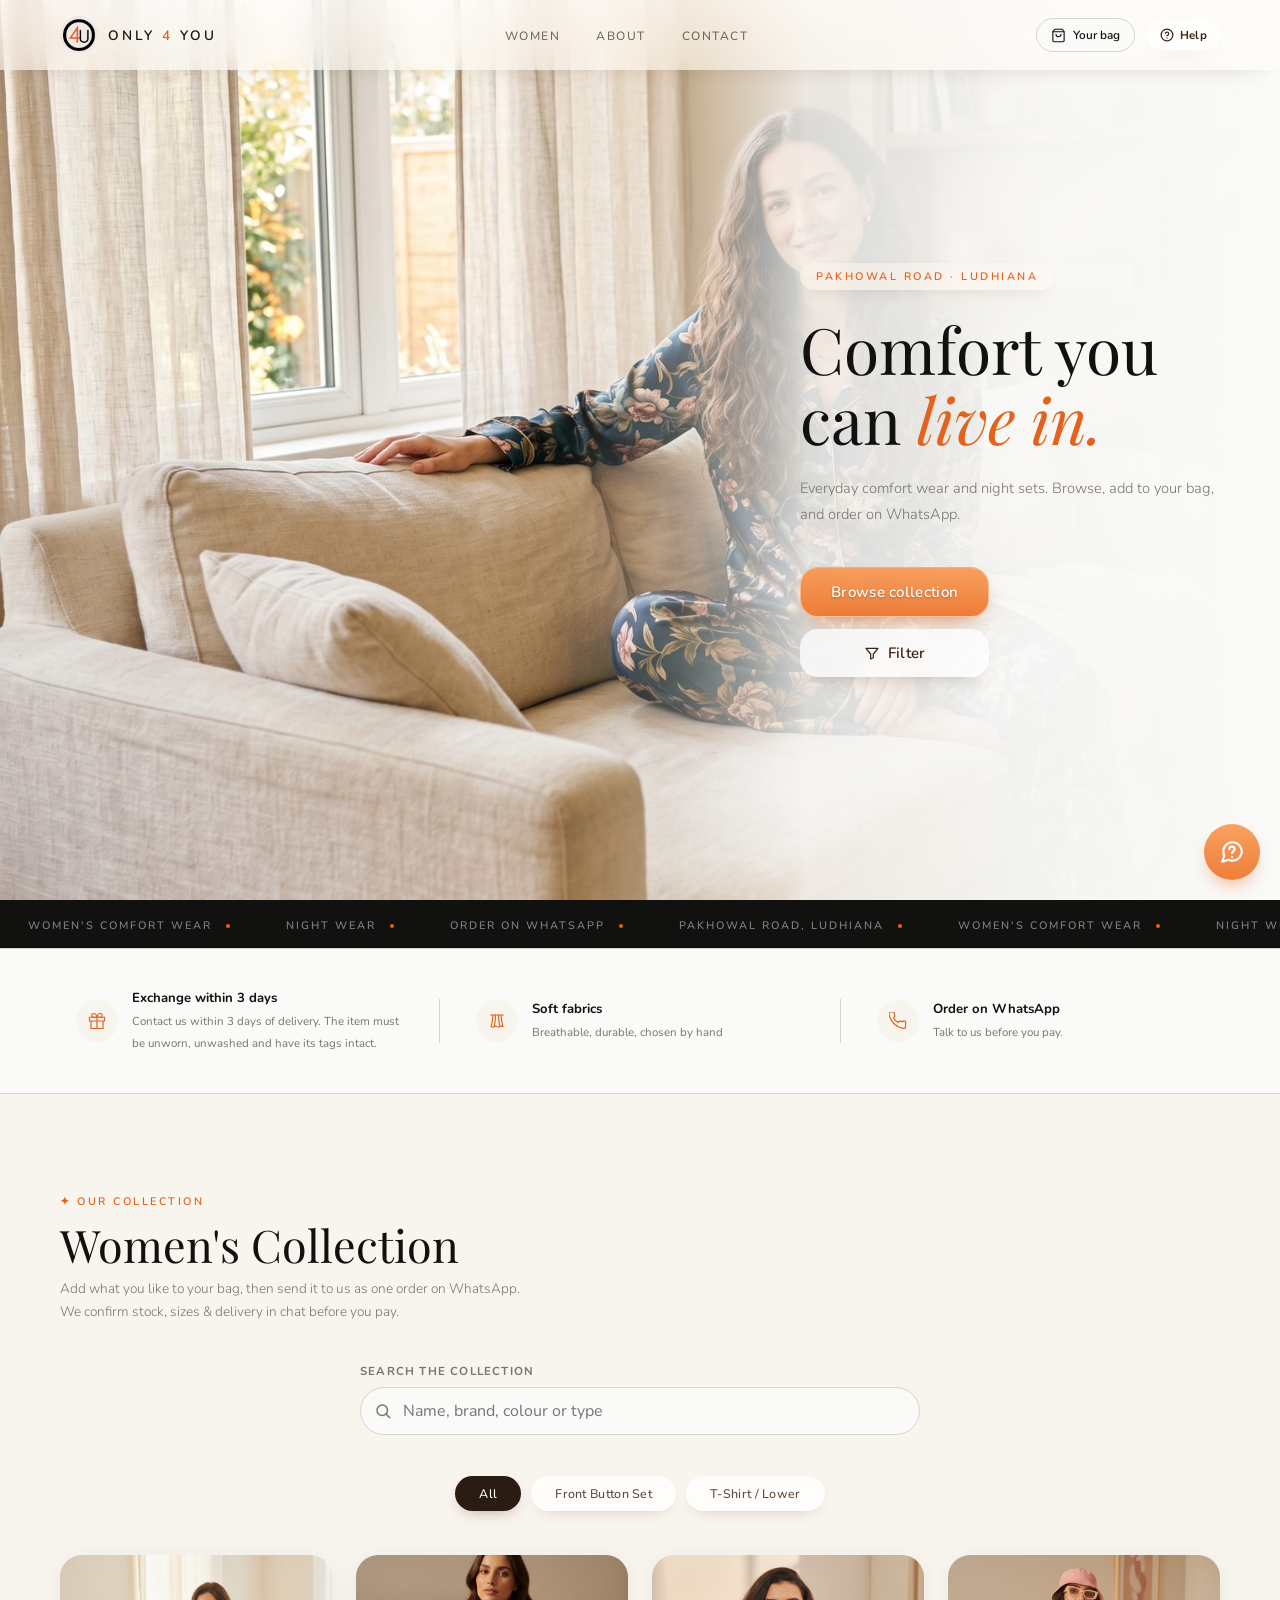
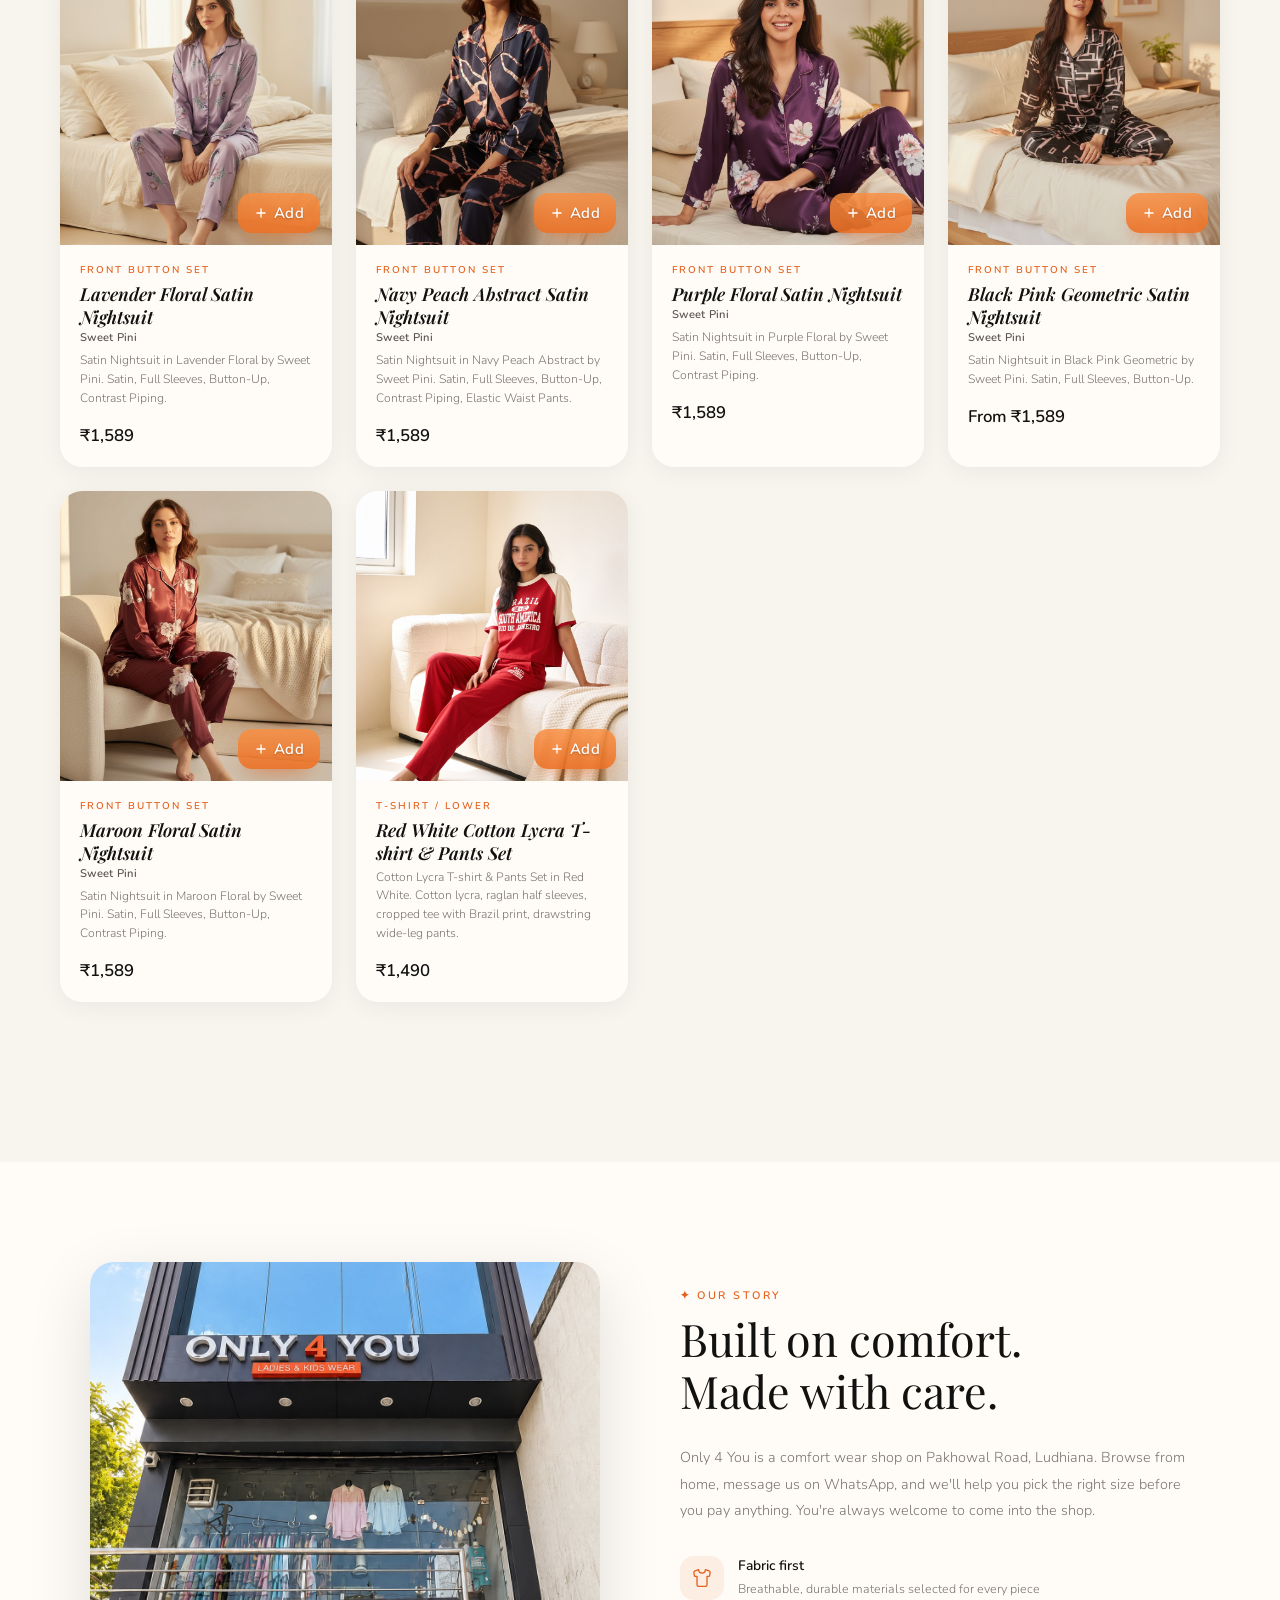
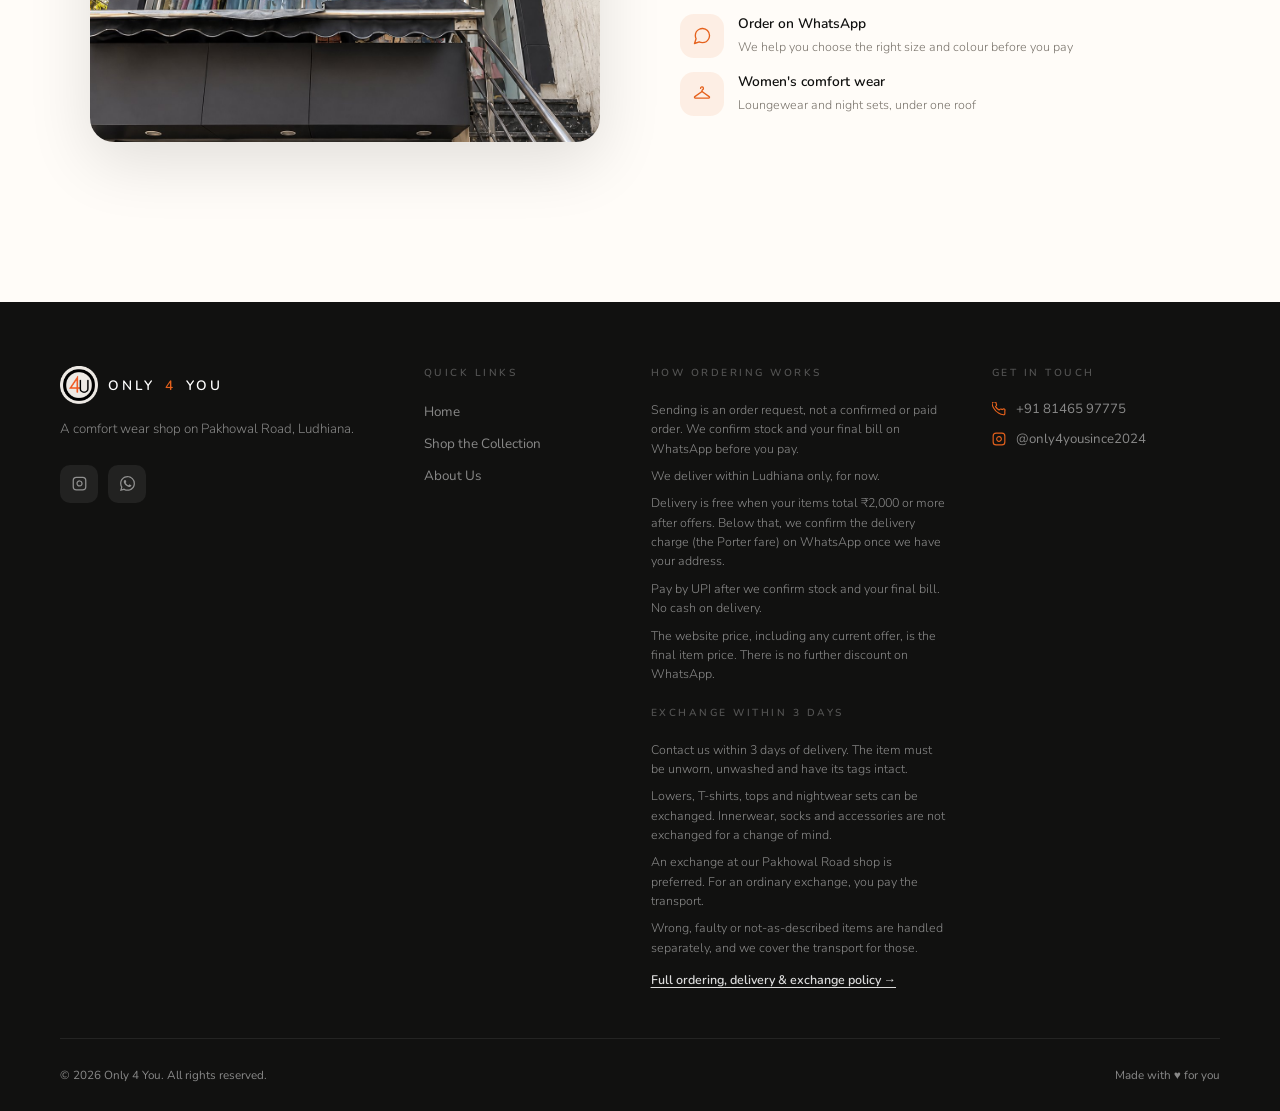
==== commit a24be97b: "design: Samsung-style frosted redesign for phones - full-photo home with one frosted panel, pinned s" ====
--- a/website/index.html
+++ b/website/index.html
@@ -1633,6 +1633,272 @@
       nav { background: #F0EDE7; -webkit-backdrop-filter: none; backdrop-filter: none; }
       .btn-cta::before, .btn-cta-outline::before, .filter-btn::before, .hero-tag::before { display: none; }
     }
+
+    /* ══ FROSTED v3 (15 Oct 2026, approved by Khush) — Samsung One UI style ══════════
+       Smooth frosted glass: heavy blur, thin light edge, no shine band.
+       Orange = the main action (lighter orange). Cream glass = secondary.
+       Overrides LIQUID GLASS v2 above; delete this block to go back. */
+    .btn-cta::before, .btn-cta-outline::before, .filter-btn::before, .hero-tag::before { display: none; }
+    .btn-hero, .modal-wa-btn, .filter-apply { border-radius: 18px; }
+    .wa-btn.btn-cta { border-radius: 14px; }
+    /* primary: lighter orange frosted glass */
+    .btn-cta, .pcard .btn-cta, .pcard.in-view .btn-cta {
+      background: linear-gradient(to bottom, rgba(242, 124, 48, 0.72), rgba(220, 96, 24, 0.84));
+      -webkit-backdrop-filter: blur(24px) saturate(140%);
+      backdrop-filter: blur(24px) saturate(140%);
+      border: none;
+      box-shadow: 0 10px 22px -12px rgba(226, 98, 28, 0.90);
+      color: #fff; text-shadow: 0 1px 2px rgba(90, 30, 0, 0.35);
+    }
+    .pcard .btn-cta { -webkit-backdrop-filter: none; backdrop-filter: none; }   /* cards blur only on screen */
+    .btn-cta:hover, .btn-cta:active { background: linear-gradient(to bottom, rgba(230, 110, 36, 0.80), rgba(204, 86, 18, 0.90)); }
+    /* secondary: cream frosted glass, dark text */
+    .btn-cta-outline {
+      background: rgba(255, 248, 240, 0.48);
+      -webkit-backdrop-filter: blur(24px) saturate(140%);
+      backdrop-filter: blur(24px) saturate(140%);
+      border: none;
+      box-shadow: 0 10px 22px -14px rgba(90, 50, 20, 0.40);
+      color: #3A2414;
+    }
+    .btn-cta-outline:hover { background: rgba(255, 248, 240, 0.70); color: #3A2414; }
+    /* category chips: cream glass; chosen = warm brown glass */
+    .filter-btn {
+      background: rgba(255, 248, 240, 0.45);
+      -webkit-backdrop-filter: blur(20px) saturate(140%);
+      backdrop-filter: blur(20px) saturate(140%);
+      border: none;
+      box-shadow: 0 6px 16px -10px rgba(90, 50, 20, 0.35);
+      color: #5E4A3B;
+    }
+    .filter-btn.active, .filter-btn:hover {
+      background: rgba(110, 60, 30, 0.62); color: #fff;
+      box-shadow: 0 6px 16px -8px rgba(110, 60, 30, 0.55);
+    }
+    .hero-tag {
+      background: rgba(255, 248, 240, 0.50);
+      -webkit-backdrop-filter: blur(20px) saturate(140%);
+      backdrop-filter: blur(20px) saturate(140%);
+      border: none;
+      box-shadow: 0 6px 18px -10px rgba(90, 50, 20, 0.30);
+    }
+    /* low-end phones / no blur / reduce transparency: same colours, solid */
+    .lite-fx .btn-cta, .lite-fx .pcard.in-view .btn-cta { background: #E06A22; }
+    .lite-fx .btn-cta-outline, .lite-fx .filter-btn, .lite-fx .hero-tag { background: rgba(255, 248, 240, 0.94); }
+    @supports not ((backdrop-filter: blur(1px)) or (-webkit-backdrop-filter: blur(1px))) {
+      .btn-cta, .pcard.in-view .btn-cta { background: #E06A22; }
+      .btn-cta-outline, .filter-btn, .hero-tag { background: rgba(255, 248, 240, 0.94); }
+    }
+    @media (prefers-reduced-transparency: reduce) {
+      .btn-cta, .pcard .btn-cta, .pcard.in-view .btn-cta { background: #C2560F; }
+      .filter-btn.active { background: #6E3C1E; }
+    }
+
+    /* ══ REDESIGN 1 · HOME (15 Oct 2026, approved concept) ══════════════════════
+       Brighter page; frosted top bar; on phones the hero photo fills the first
+       screen and the text + buttons sit in one frosted panel at the bottom.
+       Delete this block to go back. */
+    :root { --bg: #F8F4EE; --card: #FFFCF8; }
+    body { background: var(--bg); }
+    nav {
+      background: linear-gradient(to bottom, rgba(255, 252, 248, 0.78), rgba(255, 252, 248, 0.58));
+      -webkit-backdrop-filter: blur(22px) saturate(150%); backdrop-filter: blur(22px) saturate(150%);
+      border-bottom: none; box-shadow: 0 8px 24px -18px rgba(70, 35, 10, 0.35);
+    }
+    .lite-fx nav { background: rgba(255, 252, 248, 0.97); }
+    .btn-cta, .pcard .btn-cta, .pcard.in-view .btn-cta {
+      background: linear-gradient(to bottom, rgba(250, 142, 64, 0.82), rgba(236, 112, 36, 0.90));
+    }
+    .btn-cta:hover, .btn-cta:active { background: linear-gradient(to bottom, rgba(240, 128, 50, 0.88), rgba(224, 100, 26, 0.94)); }
+    .btn-cta-outline { background: rgba(255, 255, 255, 0.72); }
+    .filter-btn { background: rgba(255, 255, 255, 0.78); }
+    .filter-btn.active, .filter-btn:hover { background: #2A1C12; color: #fff; }
+    @media (max-width: 640px) {
+      nav { background: linear-gradient(to bottom, rgba(255, 252, 248, 0.72), rgba(255, 252, 248, 0.40)); box-shadow: none; }
+      #hero { position: relative; min-height: 100svh; padding: 0; justify-content: flex-end; }
+      .hero-mob-img {
+        position: absolute; inset: 0; width: 100%; height: 100%; margin: 0;
+        object-fit: cover; object-position: 52% 30%;
+        -webkit-mask-image: none; mask-image: none;
+        filter: brightness(1.07) saturate(1.04);
+      }
+      .hero-content {
+        position: relative; z-index: 1; margin: auto 12px 14px; padding: 20px 20px 18px; border-radius: 26px;
+        background: rgba(255, 252, 248, 0.66);
+        -webkit-backdrop-filter: blur(24px) saturate(140%); backdrop-filter: blur(24px) saturate(140%);
+        box-shadow: 0 14px 30px -18px rgba(70, 35, 10, 0.55);
+      }
+      .hero-tag {
+        background: none; -webkit-backdrop-filter: none; backdrop-filter: none; box-shadow: none; border: none;
+        padding: 0; margin: 0 0 8px; font-size: 0.7rem; font-weight: 700; letter-spacing: 0.2em; color: #B4521A;
+      }
+      .hero-title { font-size: clamp(2rem, 9.5vw, 2.5rem); line-height: 1.05; margin: 0 0 8px; }
+      .hero-sub { font-size: 0.92rem; line-height: 1.45; margin: 0 0 16px; color: #5D4C40; }
+      .hero-btns { flex-direction: row; gap: 10px; }
+      .hero-btns > * { flex: 1; min-width: 0; height: 52px; padding: 0 10px; font-size: 15px; white-space: nowrap; letter-spacing: 0; }
+      .hero-btns > .btn-cta { flex: 1.35; }
+      /* Help is already in the top bar on phones; the floating bubble would cover the hero buttons */
+      .float-help { display: none; }
+      .hero-btns .btn-cta-outline { background: rgba(255, 255, 255, 0.72); -webkit-backdrop-filter: none; backdrop-filter: none; box-shadow: none; }
+      .lite-fx .hero-content { background: rgba(255, 252, 248, 0.94); }
+    }
+    @supports not ((backdrop-filter: blur(1px)) or (-webkit-backdrop-filter: blur(1px))) {
+      @media (max-width: 640px) { .hero-content { background: rgba(255, 252, 248, 0.94); } }
+    }
+
+    /* ══ REDESIGN 2 · PRODUCT LIST + BAG BAR · REDESIGN 3 · PRODUCT VIEW (15 Oct 2026) ══
+       Phones only. Glass only where content scrolls under it. Delete this block to go back. */
+    .bag-bar { display: none; }
+    .glass, .modal-wa-btn.glass {
+      background: linear-gradient(to bottom, rgba(45, 205, 100, 0.86), rgba(28, 165, 78, 0.94));
+      color: #fff; border: none; box-shadow: 0 12px 24px -12px rgba(22, 150, 70, 0.85);
+    }
+    @media (max-width: 640px) {
+      /* list: search + chips stay pinned under the top bar; products blur behind them */
+      .search-wrap, .filter-bar {
+        position: sticky; z-index: 60; margin-left: -18px; margin-right: -18px; padding-left: 18px; padding-right: 18px;
+        background: rgba(255, 252, 248, 0.74);
+        -webkit-backdrop-filter: blur(22px) saturate(150%); backdrop-filter: blur(22px) saturate(150%);
+      }
+      .search-wrap { top: 60px; padding-top: 10px; padding-bottom: 4px; margin-bottom: 0; }
+      .search-label { display: none; }
+      .search-status:empty { display: none; }
+      .search-box { background: rgba(255, 255, 255, 0.85); border: none; box-shadow: none; border-radius: 14px; }
+      .filter-bar { top: 122px; padding-top: 8px; padding-bottom: 10px; margin-bottom: 14px; box-shadow: 0 10px 18px -16px rgba(70, 35, 10, 0.45); }
+      .filter-bar.reveal { opacity: 1; transform: none; }
+      .lite-fx .search-wrap, .lite-fx .filter-bar { background: rgba(255, 252, 248, 0.97); }
+      /* photo-first cards */
+      .pcard { background: none; box-shadow: none; border: none; border-radius: 0; overflow: visible; }
+      .pcard-img { border-radius: 18px; overflow: hidden; }
+      .pcard-body { padding: 9px 2px 0; }
+      .pcard-cat, .pcard-desc { display: none; }
+      .pcard-name { font-size: 0.92rem; line-height: 1.25; }
+      .wa-btn.btn-cta { right: 8px; bottom: 8px; left: auto; height: 36px; padding: 0 12px; font-size: 13px; border-radius: 12px; }
+      /* the bag bar replaces the round bag button on phones */
+      .float-cart, .float-cart.has-items { display: none; }
+      .bag-bar.show {
+        display: flex; position: fixed; z-index: 150; left: 12px; right: 12px; bottom: calc(14px + env(safe-area-inset-bottom, 0px));
+        align-items: center; justify-content: space-between; gap: 10px; padding: 8px 8px 8px 16px; border-radius: 22px;
+        background: rgba(255, 252, 248, 0.74);
+        -webkit-backdrop-filter: blur(24px) saturate(150%); backdrop-filter: blur(24px) saturate(150%);
+        box-shadow: 0 14px 30px -16px rgba(70, 35, 10, 0.55);
+      }
+      .lite-fx .bag-bar.show { background: rgba(255, 252, 248, 0.97); }
+      body:has(.cart-overlay.open, .modal-overlay.open, .help-overlay.open, .policy-overlay.open, .filter-overlay.open, .gal-full.open) .bag-bar { display: none; }
+      .bag-bar-sum { min-width: 0; font-size: 12.5px; color: #5D4C40; line-height: 1.25; background: none; border: none; text-align: left; padding: 0; }
+      .bag-bar-sum b { display: block; font-size: 15px; color: #2A1C12; white-space: nowrap; }
+      .bag-bar-send { flex: none; display: flex; align-items: center; gap: 8px; height: 46px; padding: 0 14px; border-radius: 15px; font-size: 14.5px; font-weight: 600; white-space: nowrap; }
+      .bag-bar-send svg { width: 18px; height: 18px; }
+      #catalogue { padding-bottom: 120px; }
+      .bag-toast { bottom: calc(96px + env(safe-area-inset-bottom, 0px)); }
+
+      /* product view: full photo, details in a frosted sheet that rises over it */
+      .modal { max-height: 100svh; height: 100svh; border-radius: 0; background: var(--bg); }
+      .modal-gallery { background: var(--cream); }
+      .gal-main { height: 60svh; }
+      .gal-main img { width: 100%; height: 100%; object-fit: cover; }
+      .gal-thumbs { display: none; }
+      .modal-info, .modal-body { position: relative; z-index: 2; background: rgba(255, 252, 248, 0.86);
+        -webkit-backdrop-filter: blur(24px) saturate(150%); backdrop-filter: blur(24px) saturate(150%); }
+      .modal-info { margin-top: -30px; border-radius: 28px 28px 0 0; padding: 26px 20px 10px; box-shadow: 0 -12px 28px -20px rgba(70, 35, 10, 0.5); }
+      .modal-info::before { content: ''; position: absolute; left: 50%; top: 10px; width: 40px; height: 4px; margin-left: -20px; border-radius: 3px; background: rgba(42, 28, 18, 0.18); }
+      .modal-body { padding: 6px 20px 28px; }
+      .modal-product-name { font-family: Georgia, 'Times New Roman', serif; font-weight: 400; font-size: 1.45rem; }
+      .modal-close { width: 40px; height: 40px; border-radius: 50%; border: none; background: rgba(255, 252, 248, 0.7);
+        -webkit-backdrop-filter: blur(18px); backdrop-filter: blur(18px); color: #2A1C12; box-shadow: 0 6px 16px -10px rgba(0,0,0,0.4); }
+      .modal-add-btn { height: 54px; border-radius: 17px; font-size: 16.5px; }
+      .lite-fx .modal-info, .lite-fx .modal-body { background: rgba(255, 252, 248, 0.98); }
+      .modal-top { border-bottom: none; }
+      .modal-info { border-bottom: none; }
+      /* Add to bag stays on screen while the sheet is read */
+      .modal-add-btn { position: sticky; bottom: calc(12px + env(safe-area-inset-bottom, 0px)); z-index: 3; }
+      .search-box { background: none; }
+      #productSearch { border: none; border-radius: 14px; background: rgba(255, 255, 255, 0.85); }
+      #productSearch:focus { box-shadow: 0 0 0 3px rgba(234, 88, 12, 0.22); }
+    }
+    /* ══ FINAL FIXES (15 Oct 2026): small phones + photo counter ══ */
+    @media (max-width: 380px) {
+      .search-wrap, .filter-bar { margin-left: -12px; margin-right: -12px; padding-left: 12px; padding-right: 12px; }
+    }
+    @media (max-width: 640px) {
+      .modal-gallery .gal-count { bottom: 42px; }
+    }
+    /* ══ REDESIGN 4 · MATCH THE APPROVED CONCEPT (15 Oct 2026) — phones only ══ */
+    .nav-search, .modal-back, .modal-bag, .modal-perks { display: none; }
+    @media (max-width: 640px) {
+      body, button, input, select, textarea { font-family: -apple-system, "Segoe UI", Roboto, "Nunito", sans-serif; }
+      .btn-cta, .btn-cta-outline, .modal-wa-btn, .wa-btn, .bag-bar-send { text-shadow: none !important; letter-spacing: 0; }
+
+      /* top bar: wordmark only, round icon buttons */
+      nav { padding-left: 18px; padding-right: 18px; }
+      .nav-logo .logo-mark { display: none; }
+      .logo-wordmark { font-family: inherit; font-weight: 700; letter-spacing: .22em; font-size: 14px; }
+      .nav-right { gap: 8px; }
+      .nav-search, .nav-cart, .nav-help {
+        width: 40px; height: 40px; min-width: 40px; padding: 0; border-radius: 50%; border: none;
+        display: flex; align-items: center; justify-content: center; gap: 0; position: relative; font-size: 0; color: #2A1C12;
+        background: rgba(255, 255, 255, 0.45); box-shadow: none;
+        -webkit-backdrop-filter: none; backdrop-filter: none;
+      }
+      .nav-search svg, .nav-cart svg, .nav-help svg { width: 20px; height: 20px; }
+      .nav-cart-label { display: none; }
+      .nav-cart .cart-count { position: absolute; top: -2px; right: -2px; font-size: 10px; }
+      .nav-cart .cart-count[data-n="0"] { display: none; }
+      html:not(.past-hero) .nav-help { display: none; }
+      html.past-hero .nav-search, html.past-hero .nav-cart { display: none; }
+
+      /* home panel */
+      .hero-tag { font-size: 11px; font-weight: 700; letter-spacing: .2em; color: #B4521A; text-transform: uppercase; }
+      .hero-title { font-family: Georgia, "Times New Roman", serif; font-weight: 400; font-size: 38px; line-height: 1.05; }
+      .hero-title em { color: #C9561A; }
+      .hero-sub { font-size: 14.5px; line-height: 1.45; color: #5d4c40; }
+      .hero-btns { gap: 10px; }
+      .hero-btns .btn-hero { flex: 1 1 0 !important; height: 52px; padding: 0 10px; border-radius: 16px; font-size: 16px; font-weight: 600; text-transform: none; justify-content: center; }
+      .hero-btns .btn-hero svg { display: none; }
+
+      /* list: chips + cards */
+      .filter-btn { padding: 9px 14px; border-radius: 12px; font-size: 13.5px; font-weight: 500; letter-spacing: 0; text-transform: none; background: rgba(255, 255, 255, 0.78); color: #5E4A3B; border: none; }
+      .filter-btn.active { background: #2A1C12; color: #fff; }
+      #productSearch { font-size: 15px; }
+      .pcard-name { font-family: inherit !important; font-style: normal !important; font-size: 14px !important; font-weight: 600 !important; line-height: 1.25; margin: 9px 2px 1px !important; color: #2A1C12; }
+      .pcard-brand { font-size: 12px !important; font-weight: 400 !important; color: #7A6A5D !important; letter-spacing: 0 !important; text-transform: none !important; margin: 0 2px; }
+      .pcard-price { font-family: inherit !important; font-size: 14.5px !important; font-weight: 700 !important; margin: 4px 2px 0; color: #2A1C12; }
+      .pcard .wa-btn { right: 8px; bottom: 8px; left: auto; width: auto; height: 36px; min-height: 36px; padding: 0 12px; border-radius: 12px; font-size: 13px; font-weight: 600; gap: 6px; }
+      .pcard .wa-btn svg { width: 15px; height: 15px; }
+
+      /* product view */
+      .modal-top > .modal-close, .gal-nav, .gal-count, .modal-product-cat, .modal-price-note, #modalNote { display: none !important; }
+      .modal-back, .modal-bag {
+        display: grid; place-items: center; position: absolute; top: 14px; z-index: 5;
+        width: 40px; height: 40px; border-radius: 50%; border: none; padding: 0; color: #2A1C12;
+        background: rgba(255, 252, 248, 0.66);
+        -webkit-backdrop-filter: blur(20px) saturate(150%); backdrop-filter: blur(20px) saturate(150%);
+      }
+      .modal-back { left: 14px; } .modal-bag { right: 14px; }
+      .modal-back svg, .modal-bag svg { width: 20px; height: 20px; }
+      .modal-gallery { position: relative; }
+      .gal-thumbs {
+        display: flex !important; position: absolute; left: 0; right: 0; bottom: 44px; z-index: 3;
+        justify-content: center; gap: 6px; padding: 0; background: none; overflow: visible;
+      }
+      .gal-thumb { width: 6px; height: 6px; min-width: 0; flex: none; padding: 0; border: none !important; border-radius: 50%; background: rgba(255, 255, 255, 0.6); opacity: 1; overflow: hidden; }
+      .gal-thumb img { display: none; }
+      .gal-thumb.active { width: 18px; border-radius: 4px; background: #fff; }
+      .modal-product-name { font-family: Georgia, "Times New Roman", serif !important; font-style: normal !important; font-weight: 400 !important; font-size: 26px !important; line-height: 1.15; color: #2A1C12; }
+      .modal-product-brand { font-size: 13px !important; font-weight: 400 !important; color: #7A6A5D !important; margin-top: 4px; letter-spacing: 0 !important; text-transform: none !important; }
+      .modal-price { font-family: inherit !important; font-size: 22px !important; font-weight: 700 !important; margin: 12px 0 0; color: #2A1C12; }
+      .modal-label { font-size: 11px; letter-spacing: .16em; font-weight: 700; color: #7A6A5D; margin-bottom: 8px; }
+      .size-grid { gap: 8px; }
+      .size-btn, .size-grid button { min-width: 52px; height: 42px; padding: 0 12px; border-radius: 12px; border: none; background: rgba(255, 255, 255, 0.85); font-weight: 500; font-size: 15px; color: #2A1C12; box-shadow: none; }
+      .size-btn.selected, .size-btn.active, .size-grid button.selected, .size-grid button.active, .size-grid button[aria-pressed="true"] { background: #2A1C12; color: #fff; }
+      .qty-label, .qty-row { display: none !important; }
+      .modal-perks { display: block; font-size: 12.5px; color: #7A6A5D; margin: 12px 0 14px; }
+      .modal-add-btn { height: 54px; border-radius: 17px; font-size: 16.5px; font-weight: 600; }
+      .modal-add-btn svg { display: none; }
+      /* bag drawer + other headings: same upright serif / clean sans as the concept */
+      .cart-head h3, .help h3, .policy h3 { font-family: Georgia, "Times New Roman", serif; font-style: normal; font-weight: 400; }
+      .cart-line-name { font-family: inherit; font-style: normal; font-size: 15px; font-weight: 600; }
+    }
 </style>
 </head>
 <body>
@@ -1651,6 +1917,9 @@
   </ul>
 
   <div class="nav-right">
+  <button class="nav-search" type="button" onclick="navSearch()" aria-label="Search products">
+    <svg aria-hidden="true" viewBox="0 0 24 24" fill="none" stroke="currentColor" stroke-width="1.8" stroke-linecap="round"><circle cx="11" cy="11" r="7"/><path d="M20 20l-4-4"/></svg>
+  </button>
   <button class="nav-cart" type="button" onclick="openCart()" aria-label="Open your bag">
     <svg aria-hidden="true" viewBox="0 0 24 24" fill="none" stroke="currentColor" stroke-width="1.8" stroke-linecap="round" stroke-linejoin="round"><path d="M6 2L3 6v14a2 2 0 002 2h14a2 2 0 002-2V6l-3-4z"/><line x1="3" y1="6" x2="21" y2="6"/><path d="M16 10a4 4 0 01-8 0"/></svg>
     <span class="nav-cart-label">Your bag</span>
@@ -1671,16 +1940,16 @@
   <img class="hero-mob-img" src="images/hero-main.jpg" alt="Woman in a navy floral satin night suit, sitting on a cream sofa at home" fetchpriority="high"/>
 
   <div class="hero-content reveal">
-    <div class="hero-tag">✦ Pakhowal Road, Ludhiana</div>
+    <div class="hero-tag">Pakhowal Road · Ludhiana</div>
     <h1 class="hero-title">
       Comfort you<br>can <em>live in.</em>
     </h1>
     <p class="hero-sub">
-      Everyday comfort wear and night sets. Browse the collection, then
-      order on WhatsApp.
+      Everyday comfort wear and night sets. Browse, add to your bag,
+      and order on WhatsApp.
     </p>
     <div class="hero-btns">
-      <a href="#catalogue" class="btn-hero btn-cta">Browse Collection</a>
+      <a href="#catalogue" class="btn-hero btn-cta">Browse collection</a>
       <button type="button" class="btn-hero btn-cta-outline hero-filter" id="filterOpenBtn" onclick="openFilter()" aria-haspopup="dialog" aria-label="Filter products">
         <svg aria-hidden="true" viewBox="0 0 24 24" fill="none" stroke="currentColor" stroke-width="1.8" stroke-linecap="round" stroke-linejoin="round"><path d="M3 5h18l-7 8.5V19l-4 2v-7.5z"/></svg>
         Filter
@@ -1929,6 +2198,15 @@
   <span class="cart-count" data-n="0">0</span>
 </button>
 
+
+<!-- ══ BAG BAR (phones): appears once the bag has something; content scrolls under it ══ -->
+<div class="bag-bar" id="bagBar" role="region" aria-label="Your bag">
+  <button type="button" class="bag-bar-sum" onclick="openCart()" aria-label="Open your bag"><span id="bagBarCount">Your bag</span><b id="bagBarTotal">₹0</b></button>
+  <button type="button" class="bag-bar-send glass" onclick="openCart()">
+    <svg aria-hidden="true" viewBox="0 0 24 24" fill="currentColor"><path d="M12 2a10 10 0 0 0-8.6 15.1L2 22l5-1.3A10 10 0 1 0 12 2zm5.3 14.1c-.2.6-1.3 1.2-1.8 1.2-.5.1-1 .2-3.3-.7-2.8-1.1-4.6-3.9-4.7-4.1-.1-.2-1.1-1.5-1.1-2.9s.7-2.1 1-2.4c.3-.3.6-.3.8-.3h.6c.2 0 .4 0 .6.5l.8 2c.1.2.1.4 0 .5l-.4.6-.4.4c-.1.1-.3.3-.1.6.2.3.8 1.3 1.7 2.1 1.1 1 2.1 1.3 2.4 1.5.3.1.5.1.6-.1l.9-1.1c.2-.3.4-.2.7-.1l1.9.9c.3.1.5.2.5.3.1.2.1.7-.1 1.2z"/></svg>
+    Send on WhatsApp
+  </button>
+</div>
 <!-- ══ BAG TOAST — quiet confirmation for every add after the first of a session ══ -->
 <div class="bag-toast" id="bagToast" role="status" aria-live="polite">
   <svg aria-hidden="true" viewBox="0 0 24 24" fill="none" stroke="currentColor" stroke-width="2.4" stroke-linecap="round" stroke-linejoin="round"><polyline points="20 6 9 17 4 12"/></svg>
@@ -2092,10 +2370,12 @@
         <div class="modal-price-note" data-copy="priceNote"></div>
       </div>
       <button class="modal-close" onclick="closeModal()" aria-label="Close">✕</button>
+      <button class="modal-back" type="button" onclick="closeModal()" aria-label="Back"><svg aria-hidden="true" viewBox="0 0 24 24" fill="none" stroke="currentColor" stroke-width="2" stroke-linecap="round" stroke-linejoin="round"><path d="M15 5l-7 7 7 7"/></svg></button>
+      <button class="modal-bag" type="button" onclick="closeModal(); openCart()" aria-label="Open your bag"><svg aria-hidden="true" viewBox="0 0 24 24" fill="none" stroke="currentColor" stroke-width="1.8" stroke-linejoin="round"><path d="M6 8h12l-1 12H7z"/><path d="M9 8a3 3 0 0 1 6 0"/></svg></button>
     </div>
     <div class="modal-body">
       <div id="sizeSection">
-        <div class="modal-label">Choose Size</div>
+        <div class="modal-label">Size</div>
         <div class="size-grid" id="sizeGrid"></div>
         <div class="size-hint" id="sizeHint">Please choose a size first</div>
       </div>
@@ -2103,12 +2383,13 @@
         <div class="modal-label">Choose Colour / Design</div>
         <select class="color-select" id="colorSelect"></select>
       </div>
-      <div class="modal-label">Quantity</div>
+      <div class="modal-label qty-label">Quantity</div>
       <div class="qty-row">
         <button class="qty-btn" onclick="changeQty(-1)">−</button>
         <span class="qty-num" id="qtyNum">1</span>
         <button class="qty-btn" onclick="changeQty(1)">+</button>
       </div>
+      <div class="modal-perks" id="modalPerks"></div>
       <button class="modal-wa-btn modal-add-btn btn-cta" id="modalAddBtn" onclick="addCurrentToCart()">
         <svg aria-hidden="true" viewBox="0 0 24 24" fill="none" stroke="currentColor" stroke-width="1.8" stroke-linecap="round" stroke-linejoin="round"><path d="M6 2L3 6v14a2 2 0 002 2h14a2 2 0 002-2V6l-3-4z"/><line x1="3" y1="6" x2="21" y2="6"/><path d="M16 10a4 4 0 01-8 0"/></svg>
         Add to bag
@@ -2180,8 +2461,8 @@
           ${!avail ? `<span class="pcard-badge b-dark">Currently unavailable</span>`
             : p.badge ? `<span class="pcard-badge ${badgeClass[p.badgeStyle] || 'b-orange'}">${esc(p.badge)}</span>` : ''}
           <button class="wa-btn btn-cta" onclick="event.stopPropagation(); openModal('${esc(p.id)}')" aria-label="${avail ? 'Add to bag' : 'View'}: ${esc(p.name)}">
-            <svg viewBox="0 0 24 24" fill="none" stroke="currentColor" stroke-width="1.8" stroke-linecap="round" stroke-linejoin="round" aria-hidden="true"><path d="M6 2L3 6v14a2 2 0 002 2h14a2 2 0 002-2V6l-3-4z"/><line x1="3" y1="6" x2="21" y2="6"/><path d="M16 10a4 4 0 01-8 0"/></svg>
-            ${avail ? 'Add to bag' : 'View'}
+            <svg viewBox="0 0 24 24" fill="none" stroke="currentColor" stroke-width="2.2" stroke-linecap="round" aria-hidden="true"><path d="M12 5v14M5 12h14"/></svg>
+            ${avail ? 'Add' : 'View'}
           </button>
         </div>
         <div class="pcard-body">
@@ -2455,7 +2736,11 @@
     document.getElementById('modalUnavail').hidden = avail;
     document.getElementById('modalName').textContent = p.name;
     const brandEl = document.getElementById('modalBrand');
-    brandEl.textContent = p.brand || ''; brandEl.hidden = !p.brand;
+    { const feat = String(p.description || '').split('. ').slice(1).join('. ').replace(/\.\s*$/, '');
+      const sub = [p.brand, feat].filter(Boolean).join(' · ');
+      brandEl.textContent = sub; brandEl.hidden = !sub; }
+    { const th = (typeof OFFER !== 'undefined' && OFFER.enabled && OFFER.kind === 'free-delivery') ? OFFER.threshold : 0;
+      document.getElementById('modalPerks').textContent = (th ? `Free delivery on ₹${fmt(th)} or more · ` : '') + 'Exchange within 3 days'; }
     updateModalPrice();
     document.getElementById('qtyNum').textContent = '1';
 
@@ -2595,6 +2880,15 @@
     });
   })();
 
+  function navSearch() {
+    const cat = document.getElementById('catalogue'); if (cat) cat.scrollIntoView({ behavior: 'smooth' });
+    setTimeout(() => { const s = document.getElementById('productSearch'); if (s) s.focus({ preventScroll: true }); }, 450);
+  }
+  (function () {
+    const hero = document.getElementById('hero');
+    if (!hero || !('IntersectionObserver' in window)) return;
+    new IntersectionObserver(([en]) => document.documentElement.classList.toggle('past-hero', !en.isIntersecting), { rootMargin: '-80px 0px 0px 0px' }).observe(hero);
+  })();
   function closeModal(e) {
     if (e && e.target !== document.getElementById('modalOverlay') && e.type !== 'click') return;
     if (e && e.currentTarget === document.getElementById('modalOverlay') && e.target !== e.currentTarget) return;
@@ -2731,6 +3025,10 @@
     if (lastBadgeCount !== null && n !== lastBadgeCount) pulseBadges();
     lastBadgeCount = n;
     document.getElementById('floatCart').classList.toggle('has-items', n > 0);
+    { const bb = document.getElementById('bagBar');
+      if (bb) { const t = orderTotals(); bb.classList.toggle('show', n > 0);
+        document.getElementById('bagBarCount').textContent = `Your bag · ${n} item${n === 1 ? '' : 's'}`;
+        document.getElementById('bagBarTotal').textContent = `₹${fmt(t.total)}${t.freeDelivery ? ' · Free delivery' : ''}`; } }
     const lines = document.getElementById('cartLines');
     const foot = document.getElementById('cartFoot');
     document.getElementById('cartSendBtn').disabled = !cart.length;
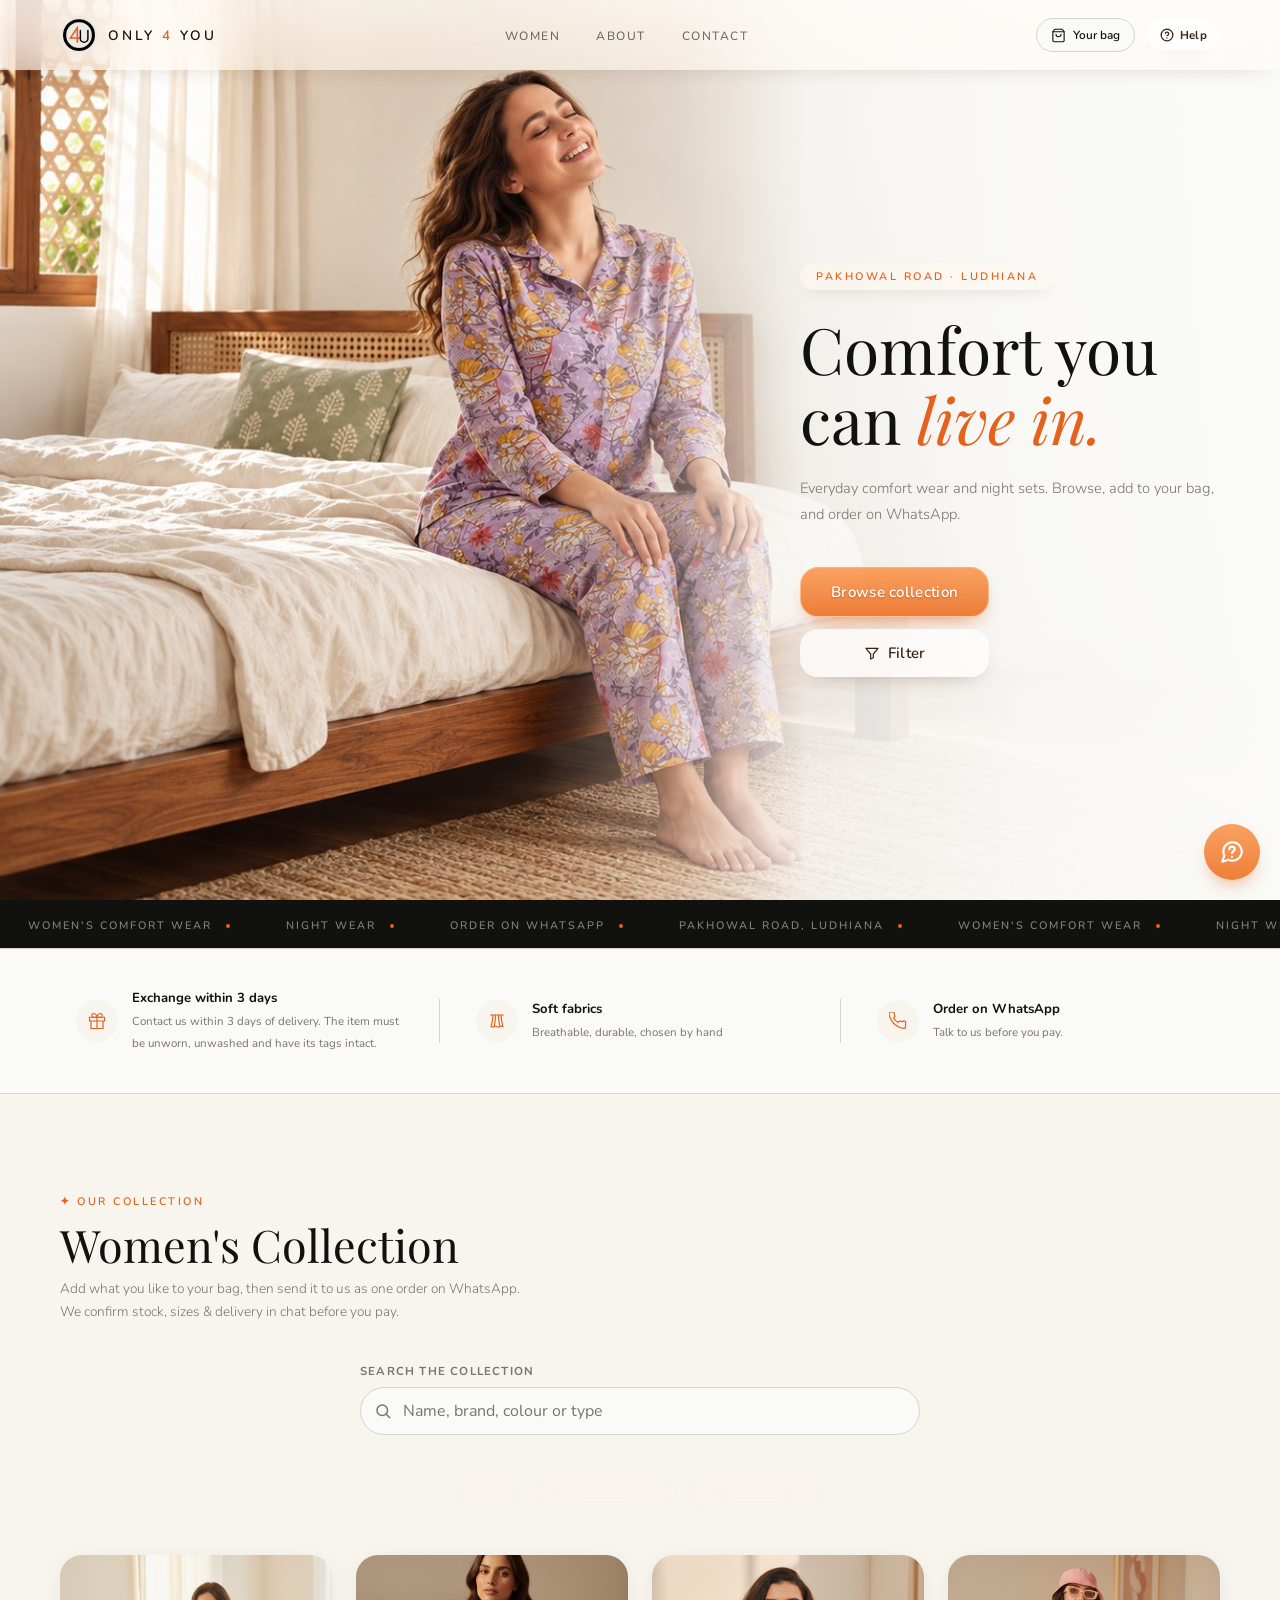
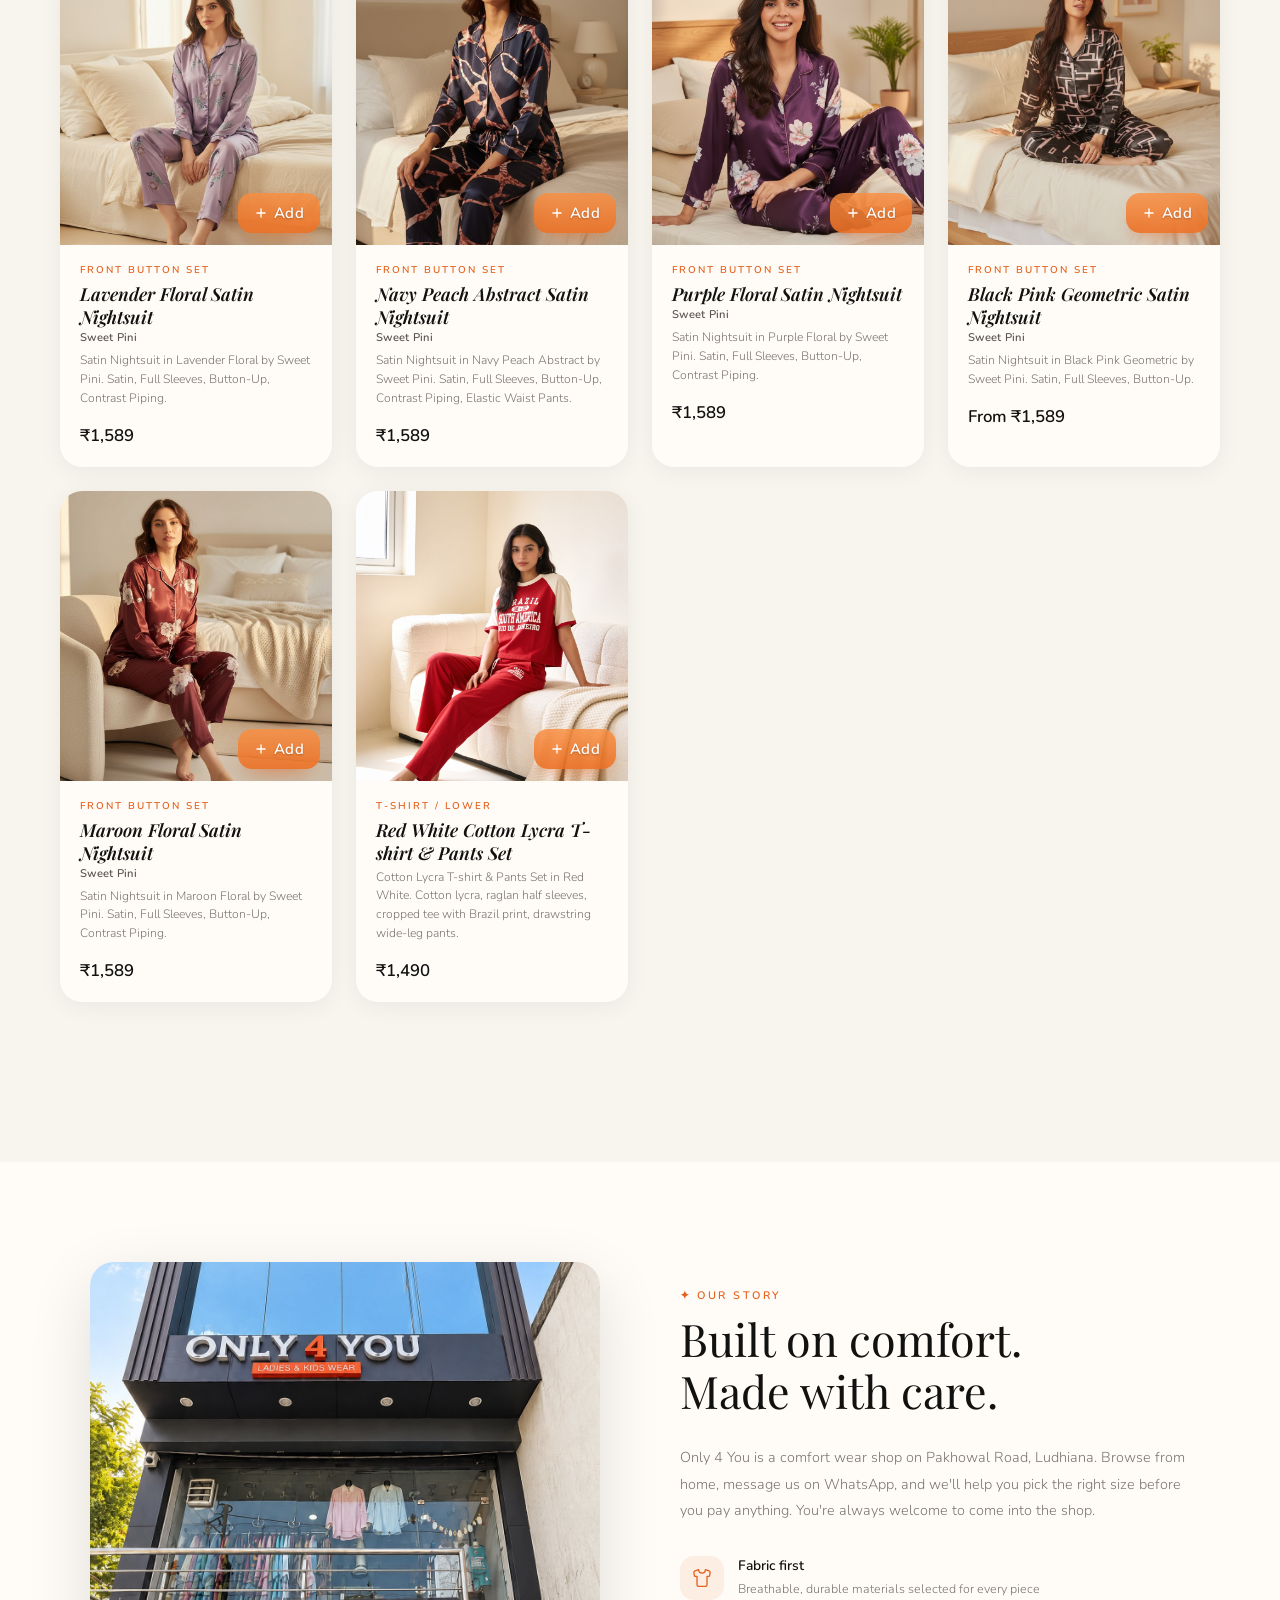
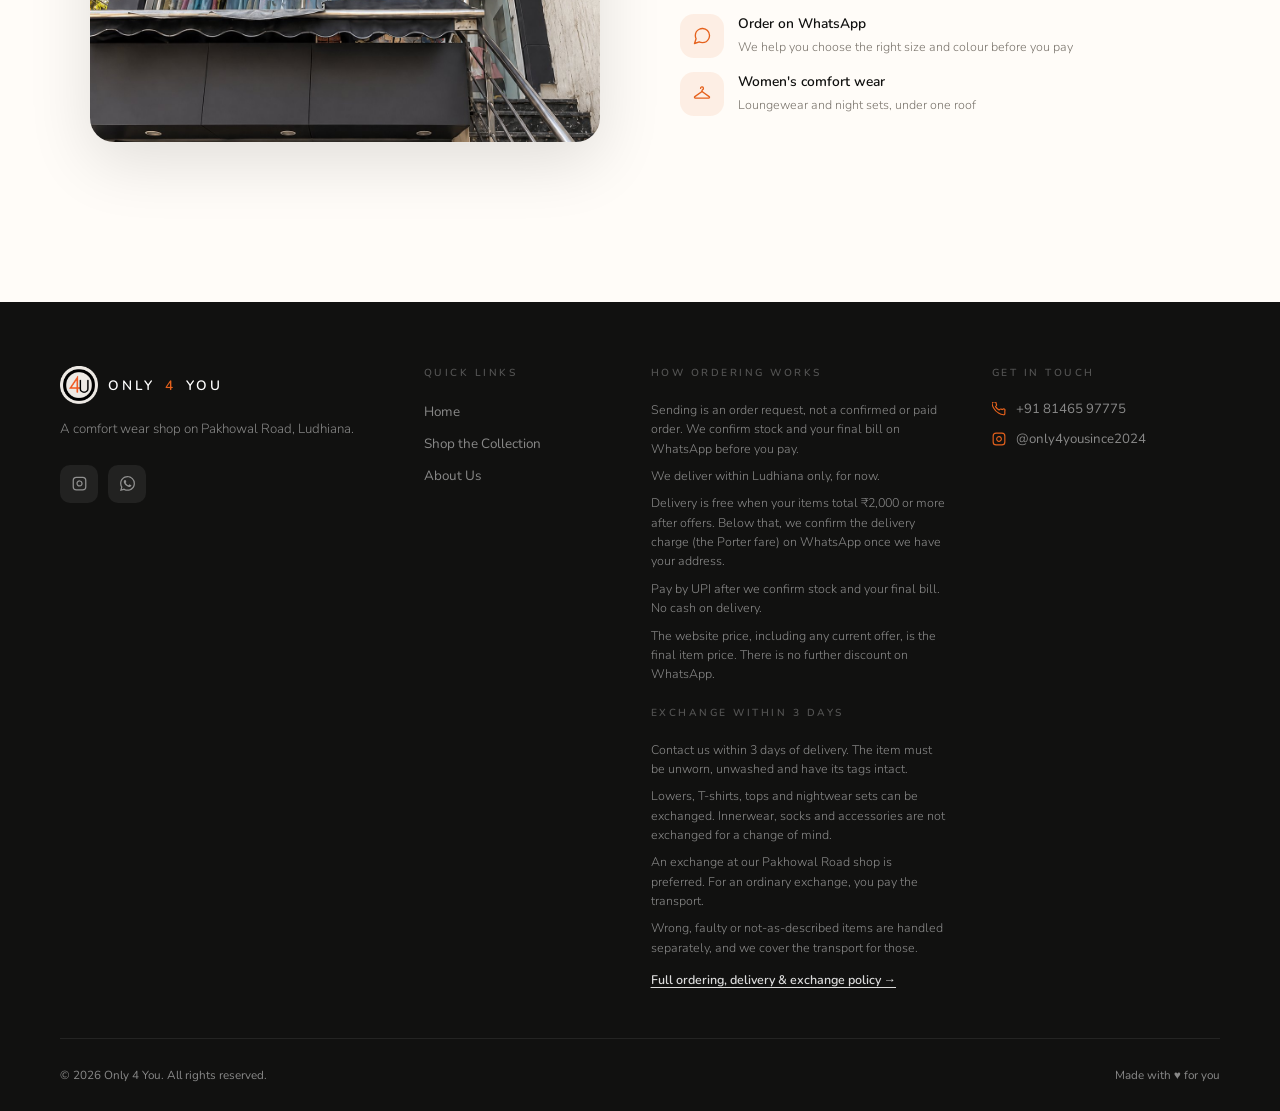
==== commit 79f5471f: "hero: new lavender night-suit photos - portrait crop for phones, wide crop for laptops; tablet photo" ====
--- a/website/index.html
+++ b/website/index.html
@@ -181,7 +181,7 @@
       align-items: center;
       justify-content: flex-end;
       padding: 120px 60px 80px;
-      background: url('images/hero-main.jpg') left center / cover no-repeat;
+      background: url('images/hero-desktop.jpg') left center / cover no-repeat;
       position: relative;
       overflow: hidden;
     }
@@ -1718,7 +1718,7 @@
       #hero { position: relative; min-height: 100svh; padding: 0; justify-content: flex-end; }
       .hero-mob-img {
         position: absolute; inset: 0; width: 100%; height: 100%; margin: 0;
-        object-fit: cover; object-position: 52% 30%;
+        object-fit: cover; object-position: 57% 18%;
         -webkit-mask-image: none; mask-image: none;
         filter: brightness(1.07) saturate(1.04);
       }
@@ -1899,6 +1899,10 @@
       .cart-head h3, .help h3, .policy h3 { font-family: Georgia, "Times New Roman", serif; font-style: normal; font-weight: 400; }
       .cart-line-name { font-family: inherit; font-style: normal; font-size: 15px; font-weight: 600; }
     }
+    /* tablets held upright: slide the hero photo so she sits left of the text */
+    @media (min-width: 641px) and (max-width: 1100px) and (orientation: portrait) {
+      #hero { background-position: 46% center; }
+    }
 </style>
 </head>
 <body>
@@ -1937,7 +1941,7 @@
   <!-- Mobile-only image block — shows image at top, face visible, no zoom issues -->
   <!-- Two owner-supplied crops (hero-desktop.jpg 16:9, hero-mobile.jpg 3:4) will replace this
        via <picture> once they exist in website/images/ - never a generated substitute. -->
-  <img class="hero-mob-img" src="images/hero-main.jpg" alt="Woman in a navy floral satin night suit, sitting on a cream sofa at home" fetchpriority="high"/>
+  <img class="hero-mob-img" src="images/hero-mobile.jpg" alt="Woman in a lavender floral cotton night suit, smiling with eyes closed, sitting on a bed in a sunlit room" fetchpriority="high"/>
 
   <div class="hero-content reveal">
     <div class="hero-tag">Pakhowal Road · Ludhiana</div>
@@ -1961,7 +1965,7 @@
   <!-- Hero images -->
   <div class="hero-visual">
     <div class="hero-main-card">
-      <img src="images/hero-main.jpg" alt="Woman in a navy floral satin night suit, sitting on a cream sofa at home"/>
+      <img src="images/hero-mobile.jpg" alt="Woman in a lavender floral cotton night suit, smiling with eyes closed, sitting on a bed in a sunlit room"/>
     </div>
   </div>
 
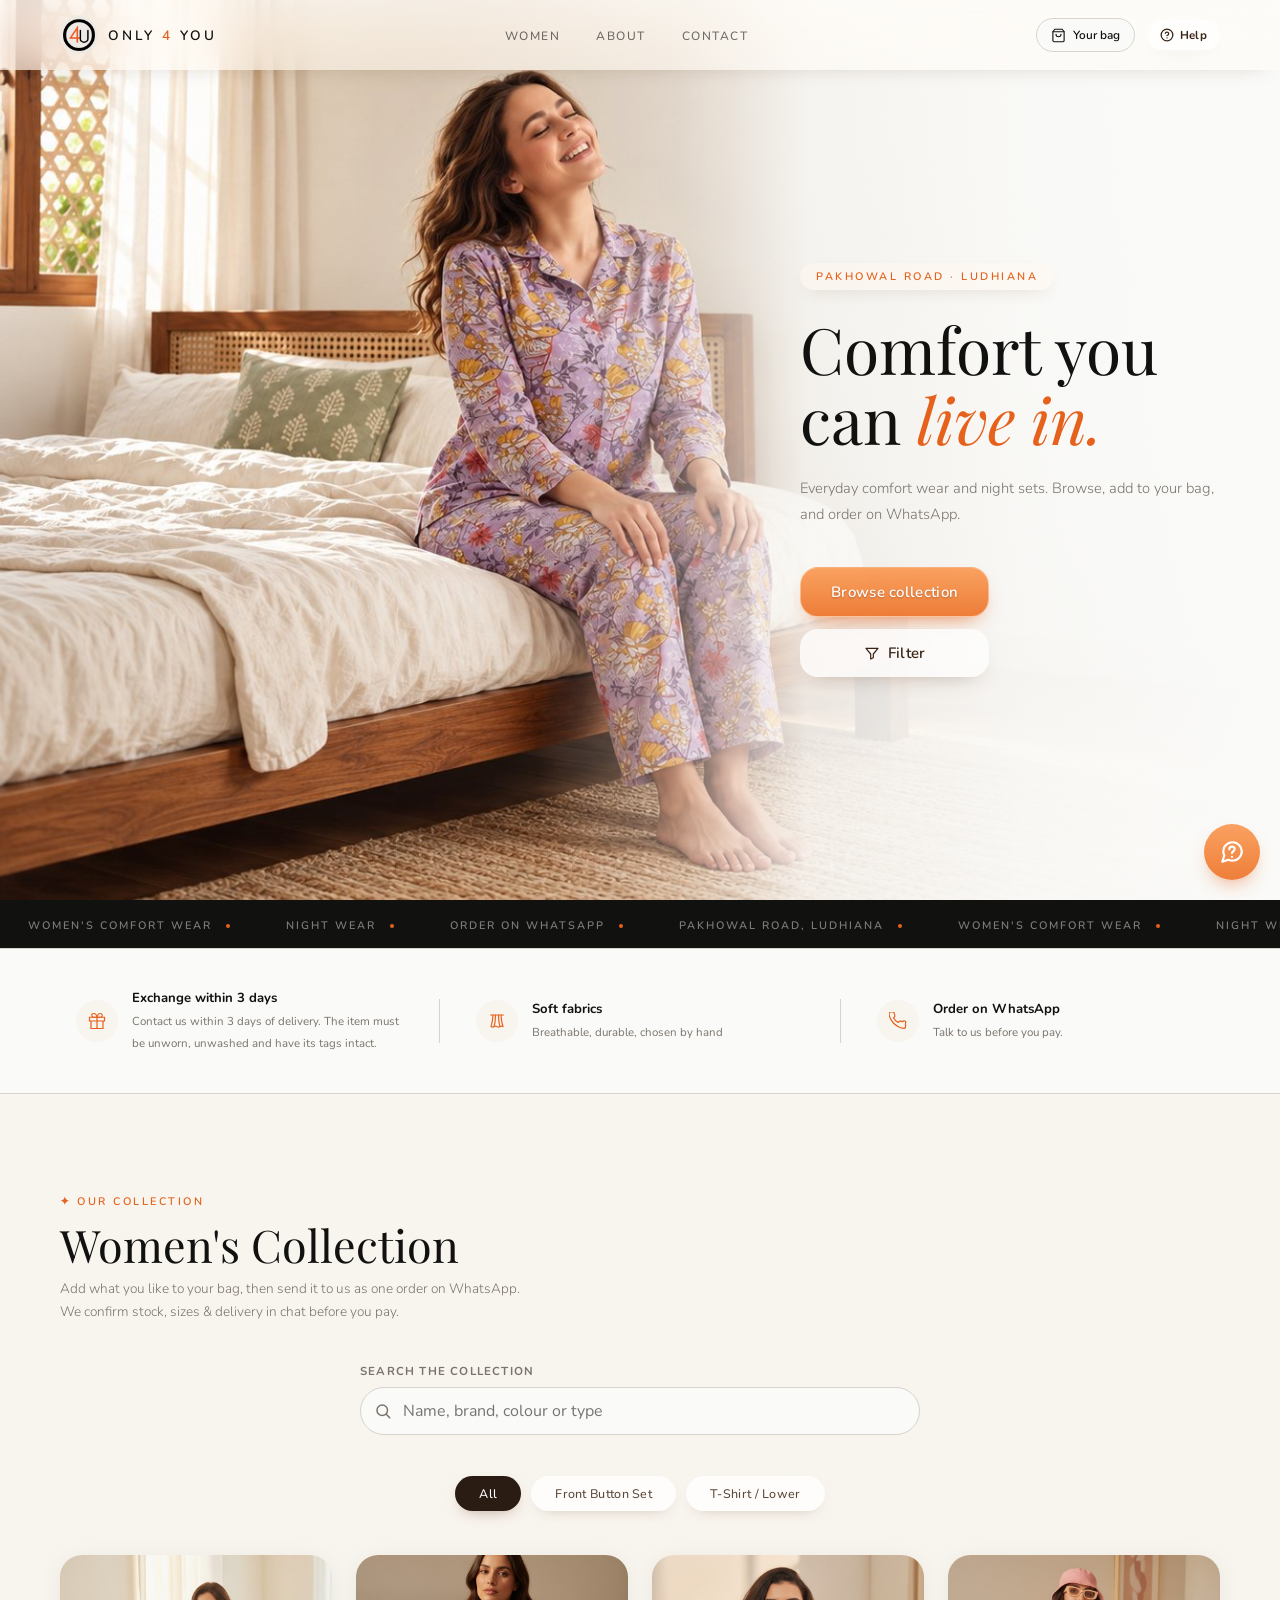
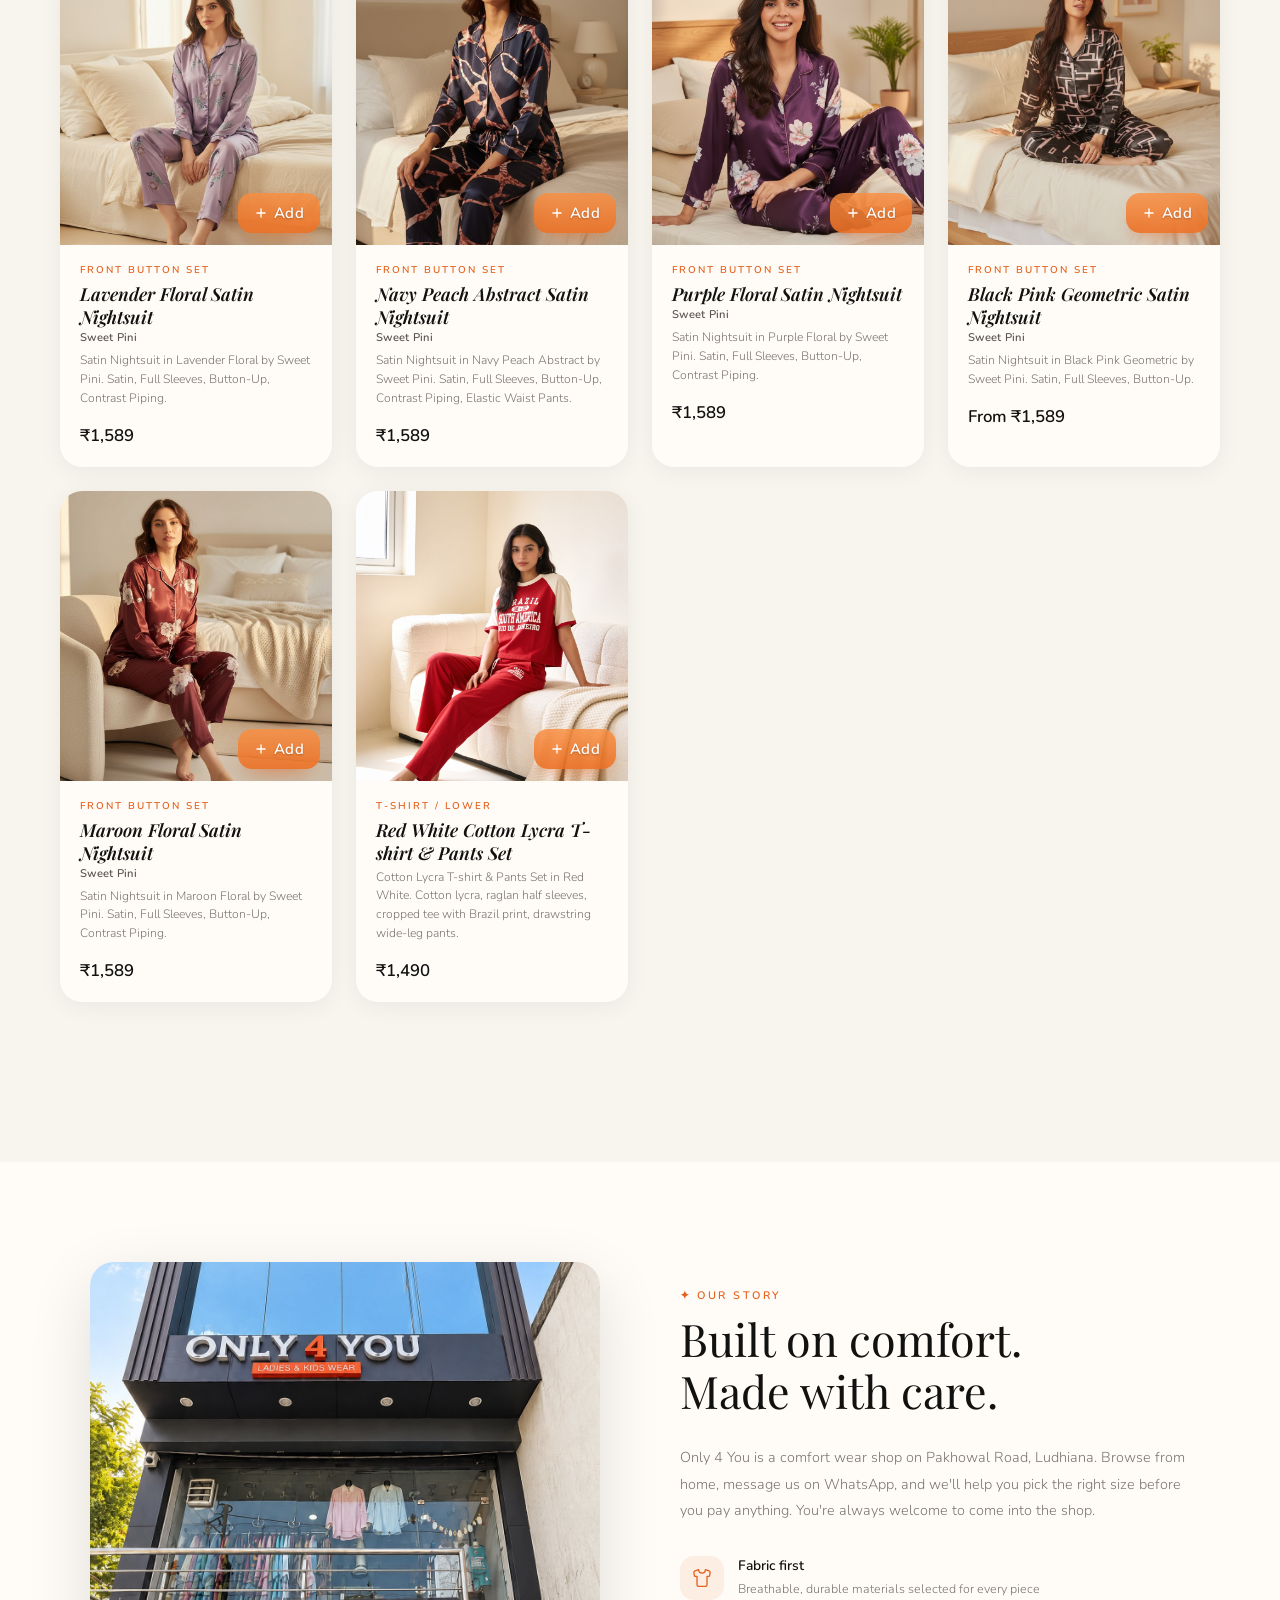
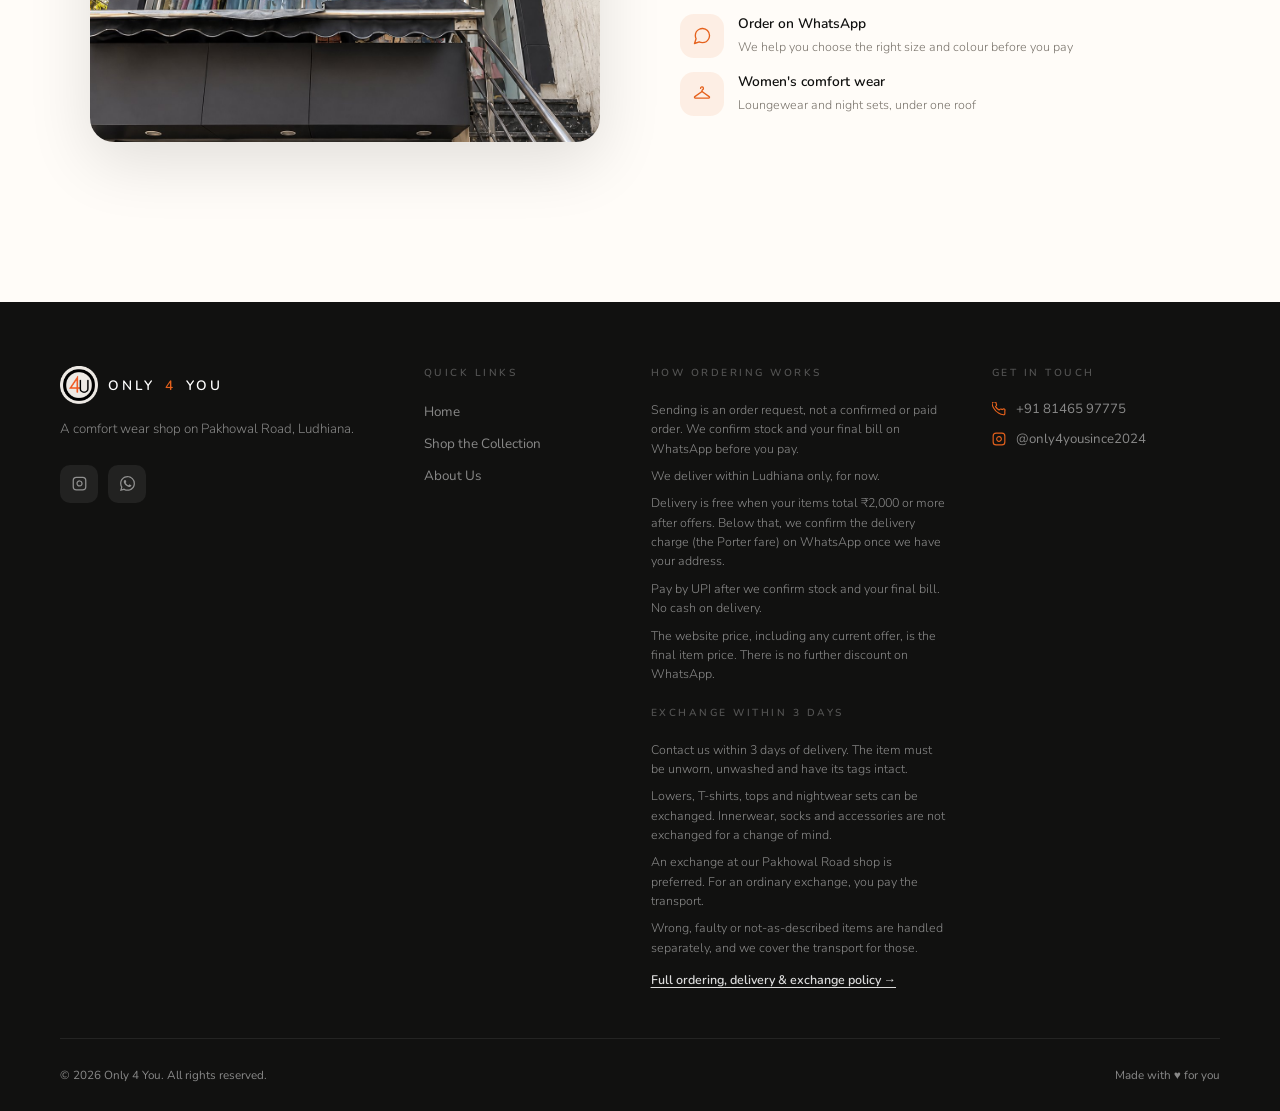
==== commit b90b3e63: "hero: phone photo starts below the top bar so the wall above her head stays visible Co-Authored-By: " ====
--- a/website/index.html
+++ b/website/index.html
@@ -1902,6 +1902,10 @@
     /* tablets held upright: slide the hero photo so she sits left of the text */
     @media (min-width: 641px) and (max-width: 1100px) and (orientation: portrait) {
       #hero { background-position: 46% center; }
+    }
+    /* phones: photo starts BELOW the top bar, so the wall above her head stays visible */
+    @media (max-width: 640px) {
+      .hero-mob-img { top: 60px; height: calc(100% - 60px); object-position: 57% 0%; }
     }
 </style>
 </head>
